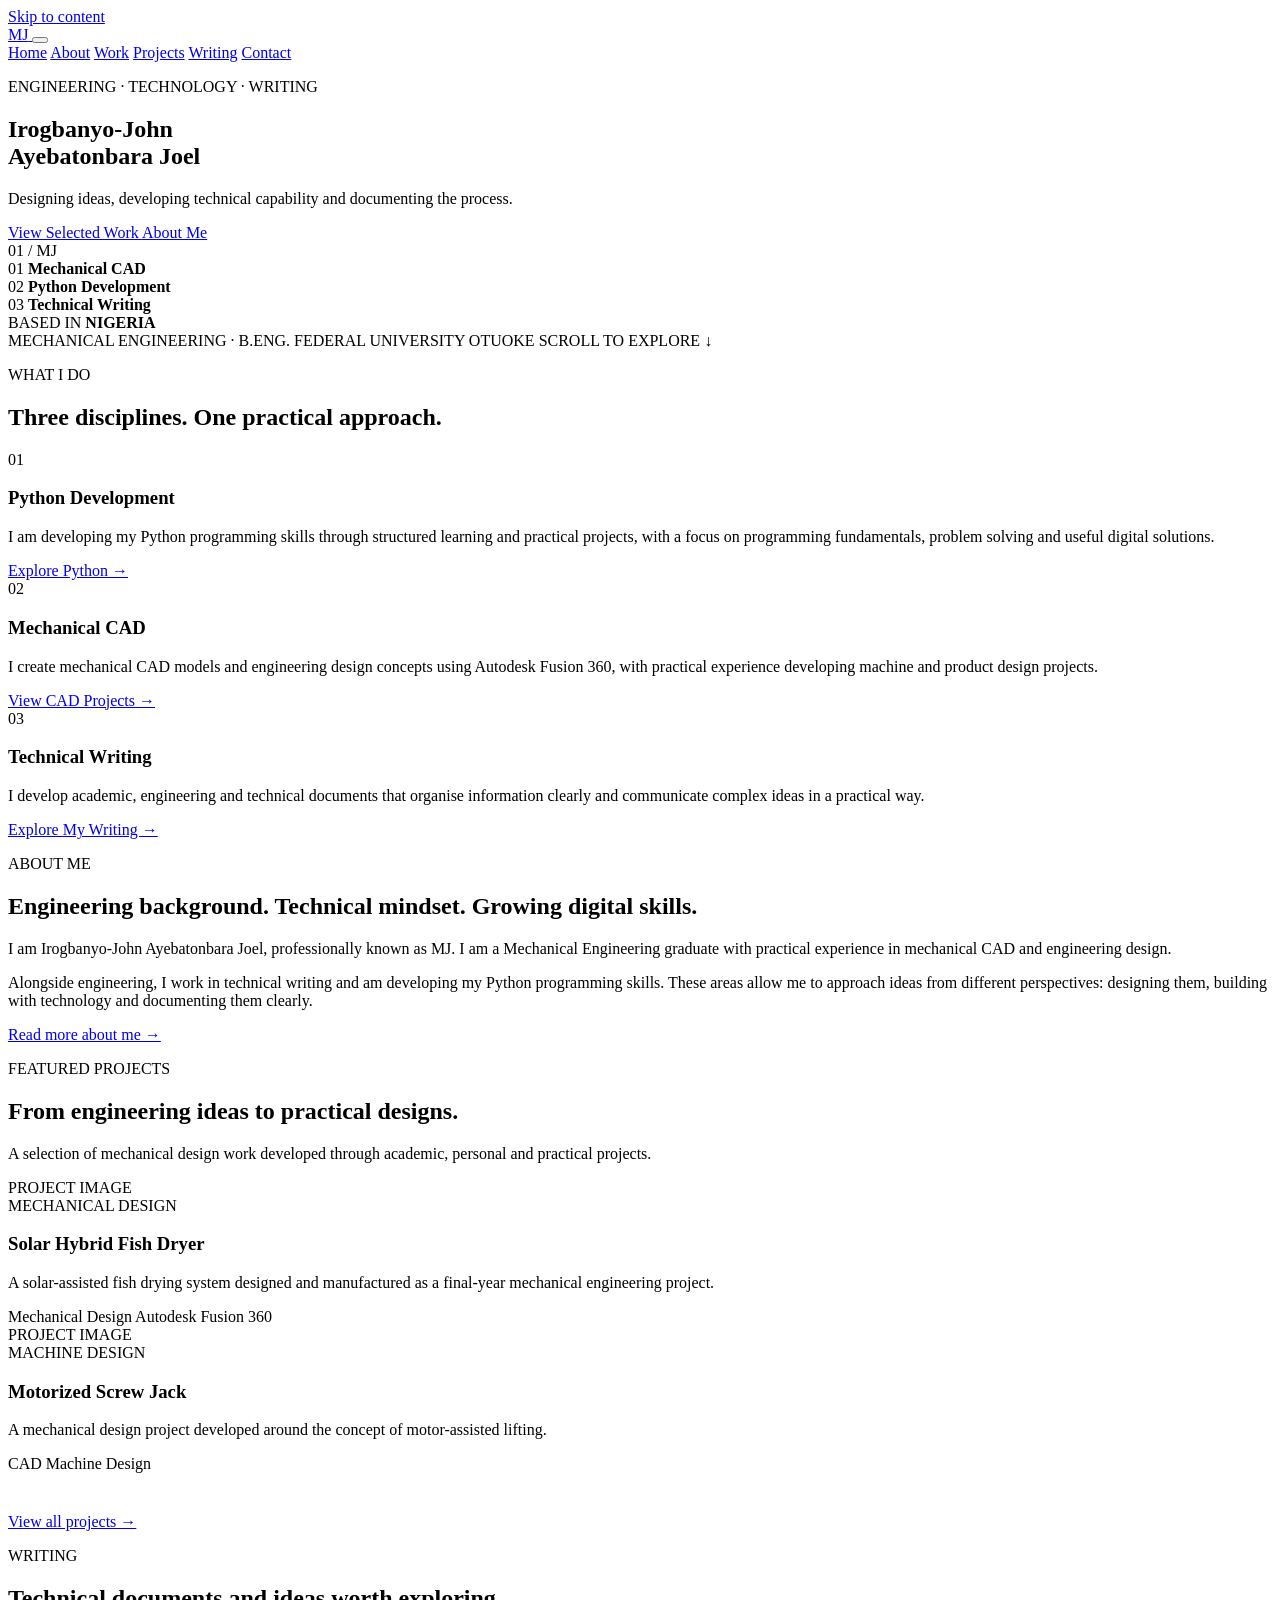
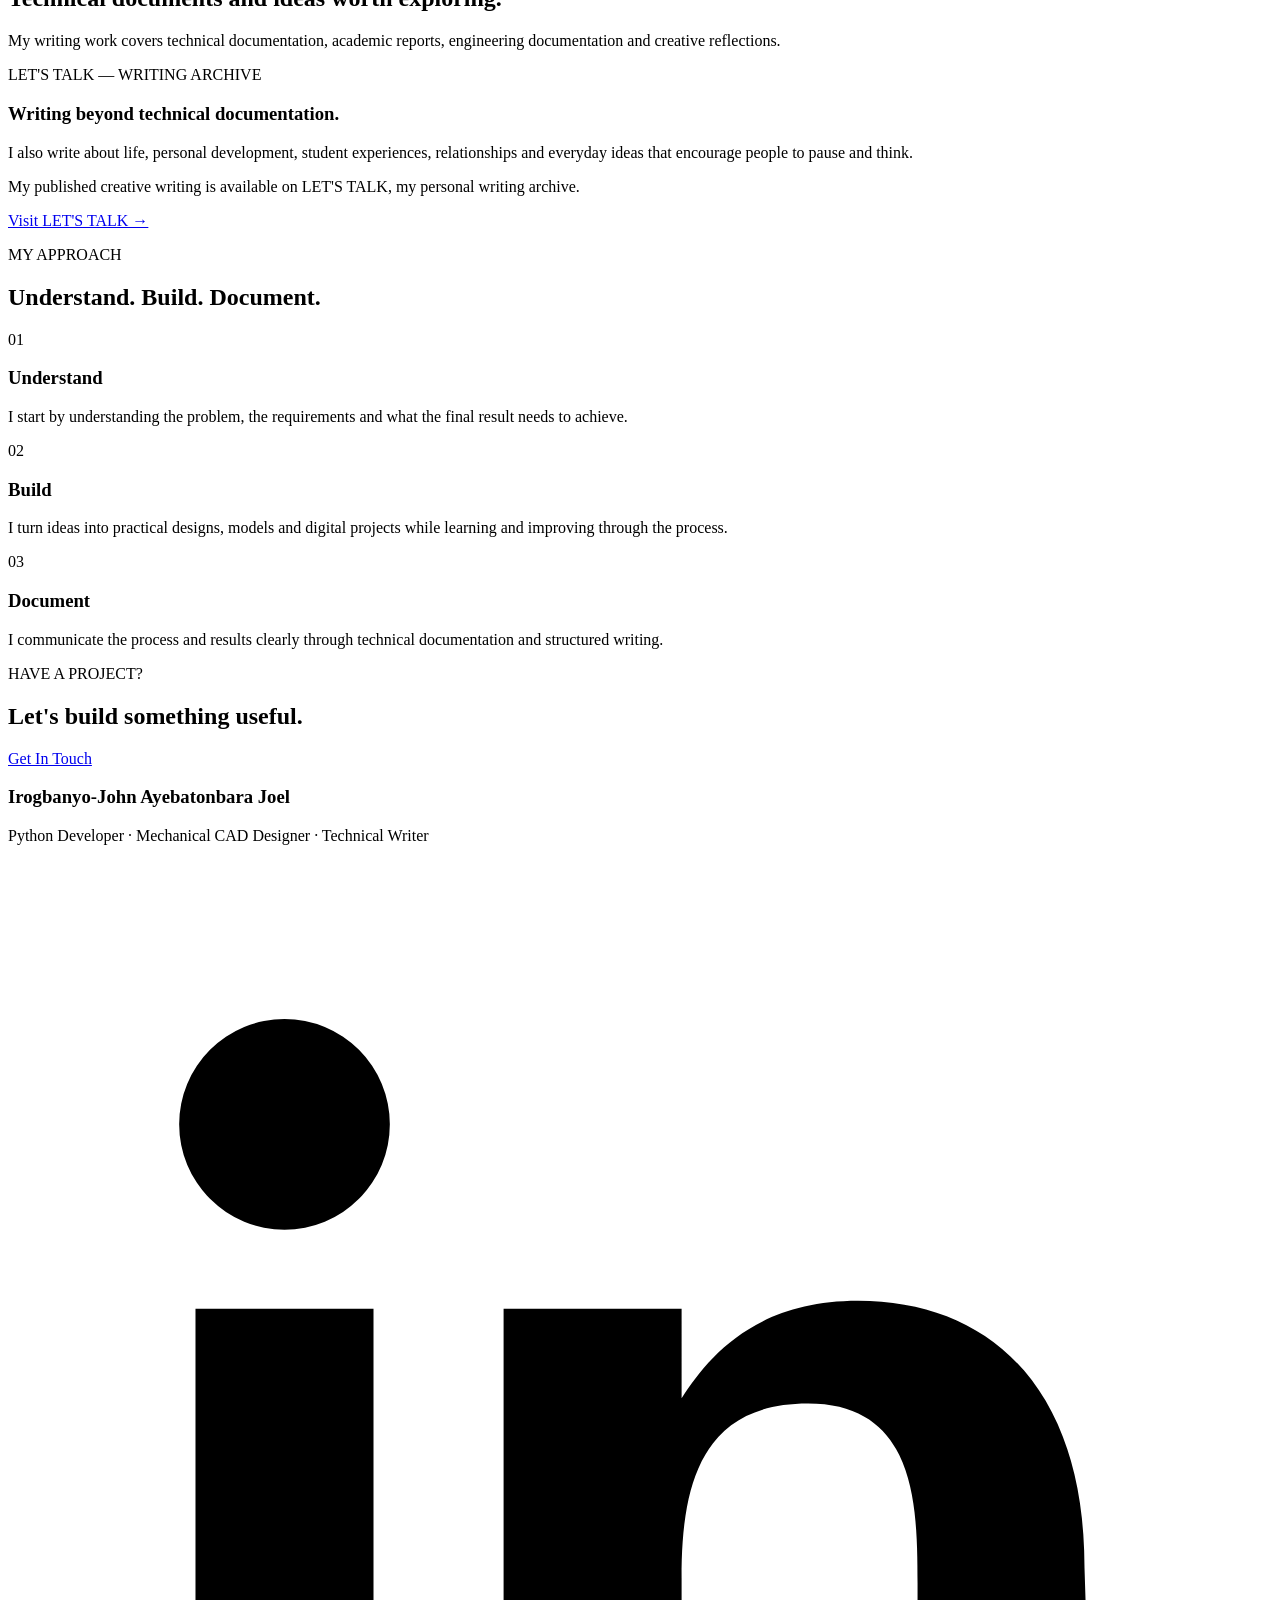
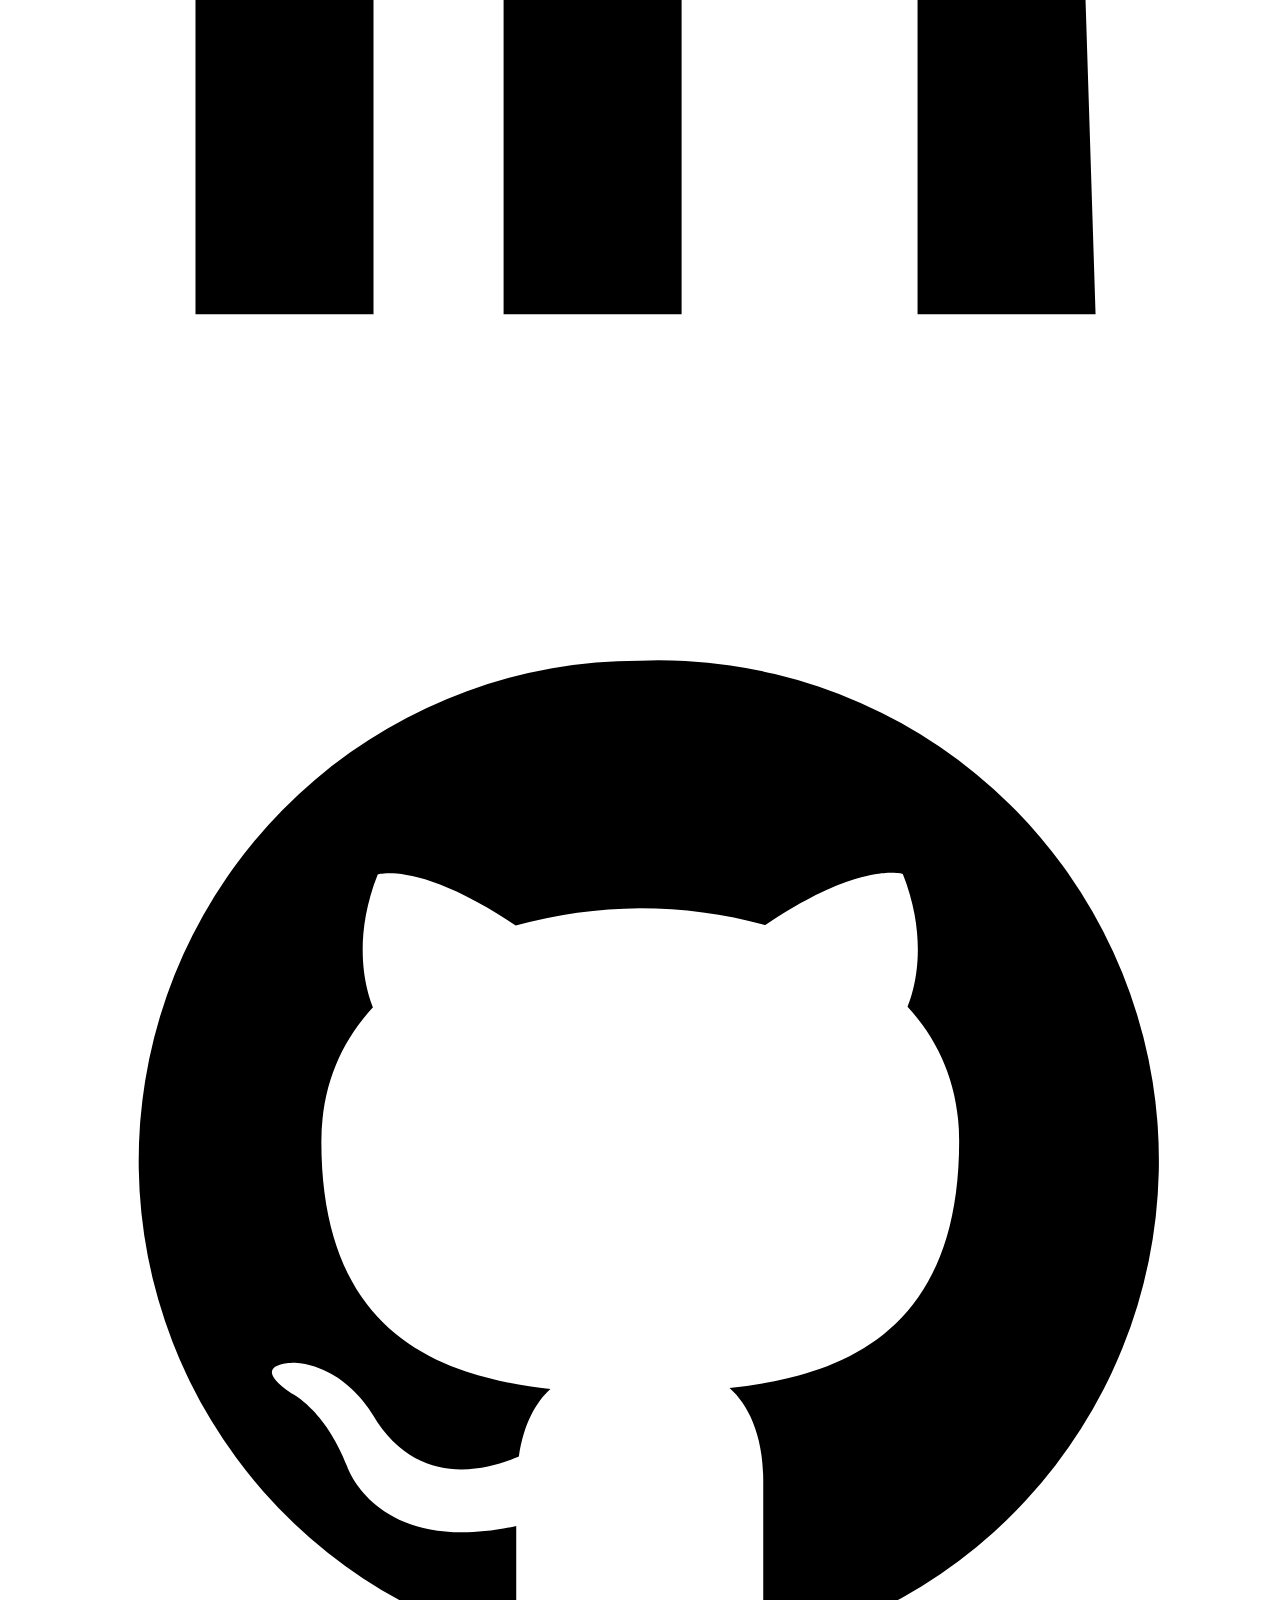
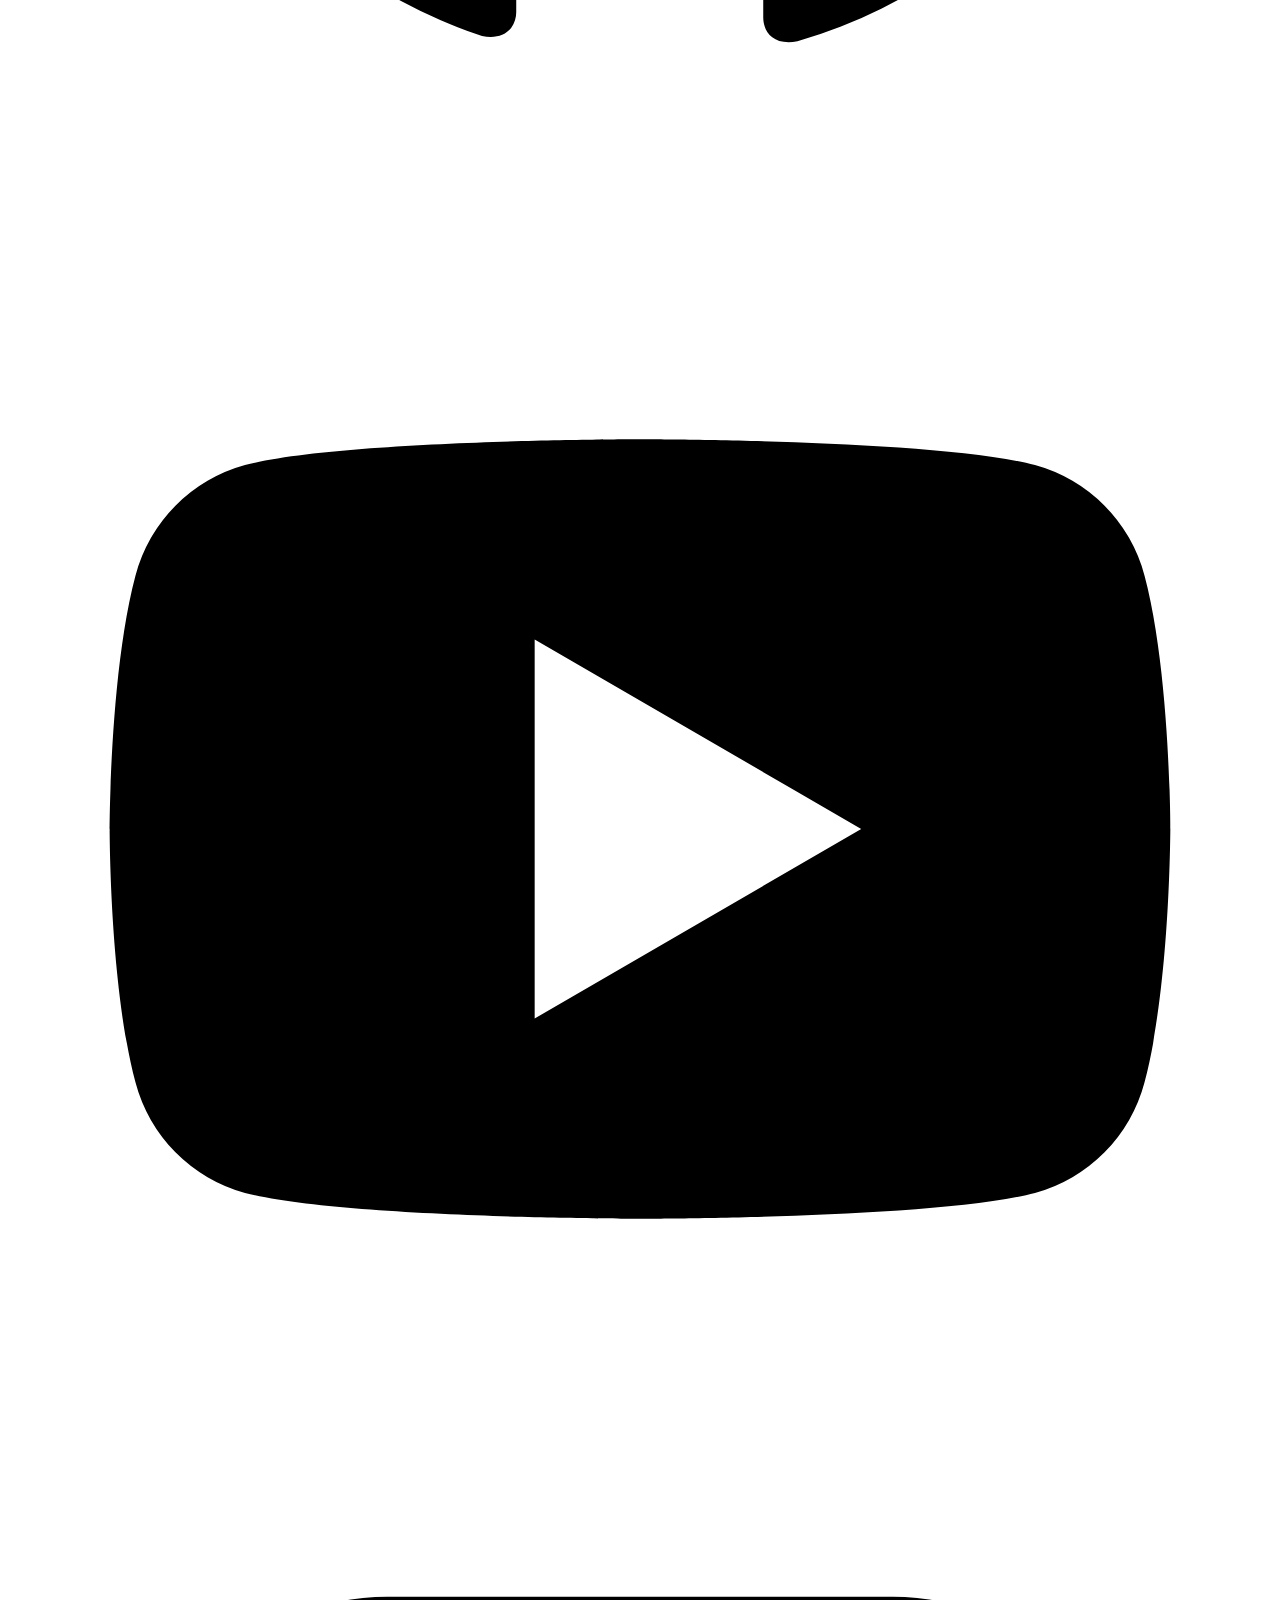
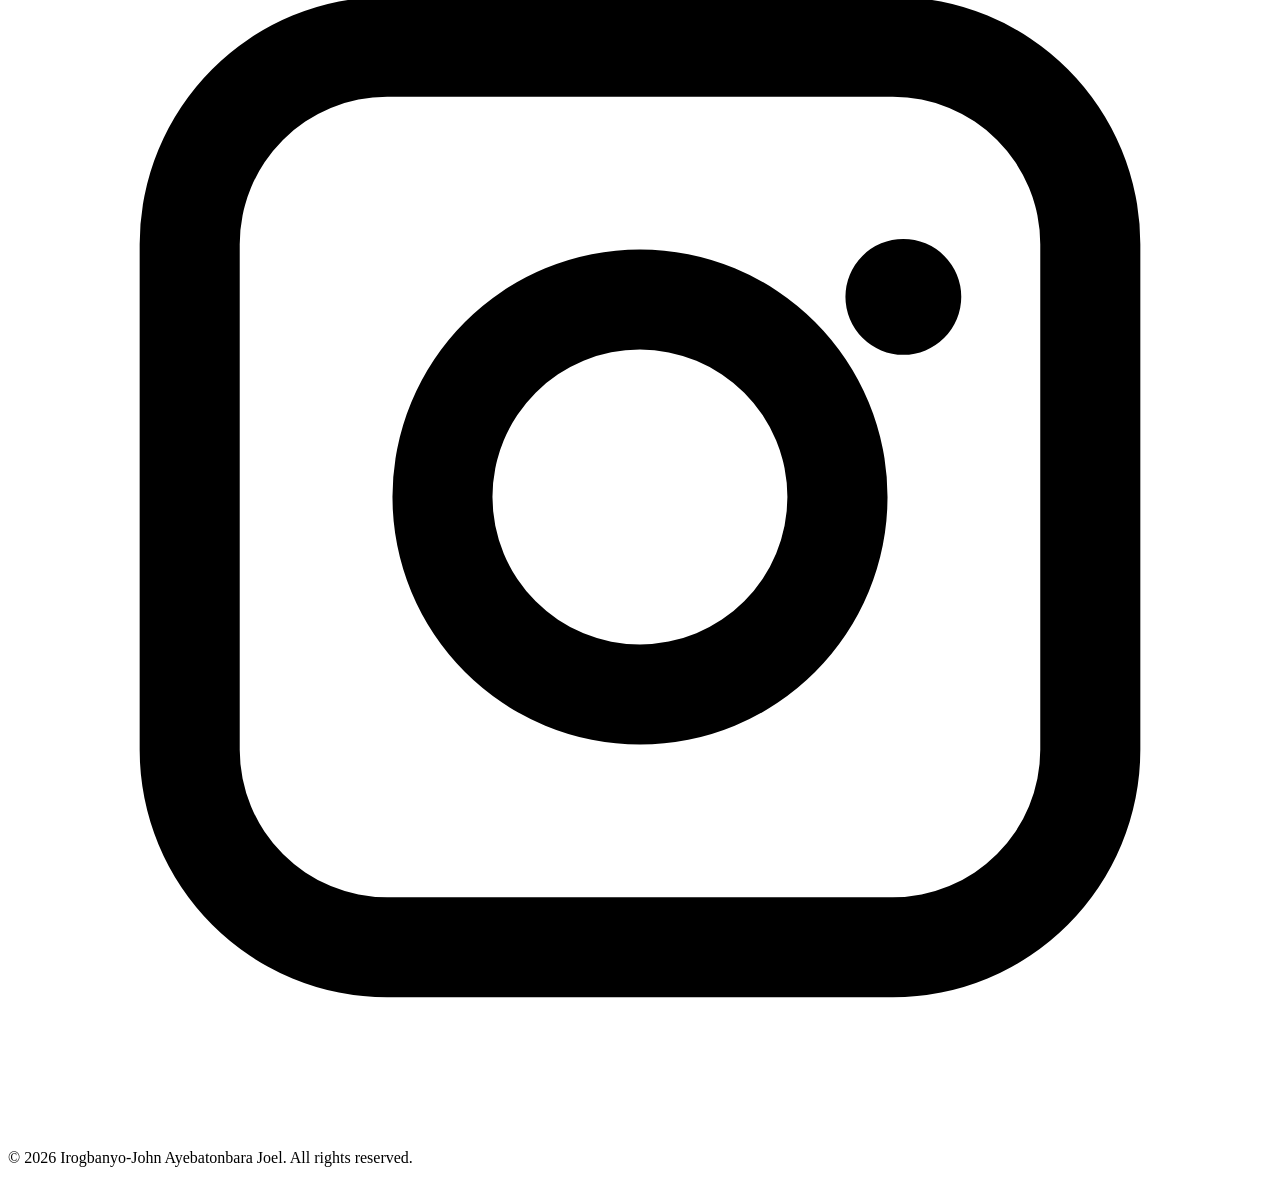
==== index.html @ d4844c09 "Add files via upload Add portfolio website" ====
<!DOCTYPE html>
<html lang="en">

<head>

    <meta charset="UTF-8">

    <meta
        name="viewport"
        content="width=device-width, initial-scale=1.0"
    >

    <title>Irogbanyo-John Ayebatonbara Joel | Mechanical CAD, Python & Technical Writing</title>

    <meta
        name="description"
        content="Portfolio of Irogbanyo-John Ayebatonbara Joel, a Mechanical Engineering graduate working across mechanical CAD design, Python development and technical writing."
    >

    <link rel="stylesheet" href="css/style.css">


    <link rel="icon" href="favicon.svg" type="image/svg+xml">
    <meta name="theme-color" content="#1769aa">
    <meta name="author" content="Irogbanyo-John Ayebatonbara Joel">
    <meta name="robots" content="index, follow, max-image-preview:large">

    <!-- Open Graph / social sharing -->
    <meta property="og:site_name" content="Irogbanyo-John Ayebatonbara Joel">
    <meta property="og:type" content="website">
    <meta property="og:title" content="Irogbanyo-John Ayebatonbara Joel | Mechanical CAD, Python &amp; Technical Writing">
    <meta property="og:description" content="Portfolio of Irogbanyo-John Ayebatonbara Joel, a Mechanical Engineering graduate working across mechanical CAD design, Python development and technical writing.">
    <meta property="og:locale" content="en_NG">
    <meta name="twitter:card" content="summary">
    <meta name="twitter:title" content="Irogbanyo-John Ayebatonbara Joel | Mechanical CAD, Python &amp; Technical Writing">
    <meta name="twitter:description" content="Portfolio of Irogbanyo-John Ayebatonbara Joel, a Mechanical Engineering graduate working across mechanical CAD design, Python development and technical writing.">

    <!-- Add absolute og:url, canonical and og:image once the public domain is finalized. -->

    <script type="application/ld+json">
{
  "@context": "https://schema.org",
  "@graph": [
    {
      "@type": "WebSite",
      "name": "Irogbanyo-John Ayebatonbara Joel",
      "description": "Portfolio of Irogbanyo-John Ayebatonbara Joel, a Mechanical Engineering graduate working across mechanical CAD design, Python development and technical writing."
    },
    {
      "@type": "Person",
      "@id": "#main-person",
      "name": "Irogbanyo-John Ayebatonbara Joel",
      "alternateName": "MJ",
      "jobTitle": "Mechanical Engineering Graduate, Mechanical CAD Designer, Technical Writer, Developing Python Programmer",
      "sameAs": [
        "https://www.linkedin.com/in/irogbanyo-john-ayebatonbara-joel",
        "https://github.com/irojoel04-pixel",
        "https://youtube.com/@irojoel04",
        "https://instagram.com/irojoel04"
      ],
      "alumniOf": {
        "@type": "CollegeOrUniversity",
        "name": "Federal University Otuoke"
      }
    }
  ]
}
</script>

</head>


<body>

    <a class="skip-link" href="#main-content">Skip to content</a>

    <!-- =========================
         NAVIGATION
    ========================== -->

    <header class="site-header">
        <div class="nav-container">

            <a href="index.html" class="site-logo" aria-label="Home">
                <span>MJ</span>
            </a>

            <button
                class="menu-toggle"
                aria-label="Open navigation menu"
                aria-expanded="false"
                type="button"
            >
                <span></span>
                <span></span>
                <span></span>
            </button>

            <nav class="nav-links" aria-label="Main navigation">
                <a href="index.html" class="active" aria-current="page" aria-current="page">Home</a>
                <a href="about.html">About</a>
                <a href="work.html">Work</a>
                <a href="projects.html">Projects</a>
                <a href="writing.html">Writing</a>
                <a href="contact.html">Contact</a>
            </nav>

        </div>
    </header>



    <main id="main-content">

        <!-- =========================
             HERO
        ========================== -->

        <section class="hero hero-new">

    <div class="hero-line"></div>

    <div class="hero-main">

        <div class="hero-intro">

            <p class="eyebrow">
                ENGINEERING · TECHNOLOGY · WRITING
            </p>

            <h1>
                Irogbanyo-John
                <br>
                <span>Ayebatonbara Joel</span>
            </h1>

            <p class="hero-statement">
                Designing ideas, developing technical capability
                and documenting the process.
            </p>

            <div class="hero-buttons">

                <a
                    href="projects.html"
                    class="button primary"
                >
                    View Selected Work
                </a>

                <a
                    href="about.html"
                    class="button secondary"
                >
                    About Me
                </a>

            </div>

        </div>


        <div class="hero-side">

            <div class="hero-index">
                <span>01</span>
                <span>/</span>
                <span>MJ</span>
            </div>


            <div class="hero-disciplines">

                <div class="discipline-row">

                    <span>01</span>

                    <strong>
                        Mechanical CAD
                    </strong>

                </div>


                <div class="discipline-row">

                    <span>02</span>

                    <strong>
                        Python Development
                    </strong>

                </div>


                <div class="discipline-row">

                    <span>03</span>

                    <strong>
                        Technical Writing
                    </strong>

                </div>

            </div>


            <div class="hero-location">

                <span>
                    BASED IN
                </span>

                <strong>
                    NIGERIA
                </strong>

            </div>

        </div>

    </div>


    <div class="hero-bottom">

        <span>
            MECHANICAL ENGINEERING · B.ENG.
        </span>

        <span>
            FEDERAL UNIVERSITY OTUOKE
        </span>

        <span>
            SCROLL TO EXPLORE ↓
        </span>

    </div>

</section>



        <!-- =========================
             WHAT I DO
        ========================== -->

        <section class="services">

            <div class="section-heading">

                <p class="eyebrow">
                    WHAT I DO
                </p>


                <h2>
                    Three disciplines.
                    One practical approach.
                </h2>

            </div>


            <div class="service-grid">


                <article class="service-card">

                    <span class="service-number">
                        01
                    </span>


                    <h3>
                        Python Development
                    </h3>


                    <p>
                        I am developing my Python programming skills
                        through structured learning and practical
                        projects, with a focus on programming
                        fundamentals, problem solving and useful
                        digital solutions.
                    </p>


                    <a href="work.html">
                        Explore Python →
                    </a>

                </article>



                <article class="service-card">

                    <span class="service-number">
                        02
                    </span>


                    <h3>
                        Mechanical CAD
                    </h3>


                    <p>
                        I create mechanical CAD models and engineering
                        design concepts using Autodesk Fusion 360,
                        with practical experience developing machine
                        and product design projects.
                    </p>


                    <a href="projects.html">
                        View CAD Projects →
                    </a>

                </article>



                <article class="service-card">

                    <span class="service-number">
                        03
                    </span>


                    <h3>
                        Technical Writing
                    </h3>


                    <p>
                        I develop academic, engineering and technical
                        documents that organise information clearly
                        and communicate complex ideas in a practical
                        way.
                    </p>


                    <a href="writing.html">
                        Explore My Writing →
                    </a>

                </article>


            </div>

        </section>



        <!-- =========================
             INTRODUCTION
        ========================== -->

        <section class="about-preview">

            <div>

                <p class="eyebrow">
                    ABOUT ME
                </p>


                <h2>
                    Engineering background.
                    Technical mindset.
                    Growing digital skills.
                </h2>

            </div>


            <div>

                <p>
                    I am Irogbanyo-John Ayebatonbara Joel,
                    professionally known as MJ. I am a Mechanical
                    Engineering graduate with practical experience in
                    mechanical CAD and engineering design.
                </p>


                <p>
                    Alongside engineering, I work in technical writing
                    and am developing my Python programming skills.
                    These areas allow me to approach ideas from
                    different perspectives: designing them, building
                    with technology and documenting them clearly.
                </p>


                <a
                    href="about.html"
                    class="text-link"
                >
                    Read more about me →
                </a>

            </div>

        </section>



        <!-- =========================
             FEATURED PROJECTS
        ========================== -->

        <section class="project-section">

            <div class="section-heading">

                <p class="eyebrow">
                    FEATURED PROJECTS
                </p>


                <h2>
                    From engineering ideas
                    to practical designs.
                </h2>


                <p>
                    A selection of mechanical design work developed
                    through academic, personal and practical projects.
                </p>

            </div>


            <div class="project-grid">


                <article class="project-card">

                    <div class="project-image placeholder-image">
                        PROJECT IMAGE
                    </div>


                    <div class="project-content">

                        <span class="project-type">
                            MECHANICAL DESIGN
                        </span>


                        <h3>
                            Solar Hybrid Fish Dryer
                        </h3>


                        <p>
                            A solar-assisted fish drying system
                            designed and manufactured as a final-year
                            mechanical engineering project.
                        </p>


                        <div class="project-meta">

                            <span>
                                Mechanical Design
                            </span>

                            <span>
                                Autodesk Fusion 360
                            </span>

                        </div>

                    </div>

                </article>



                <article class="project-card">

                    <div class="project-image placeholder-image">
                        PROJECT IMAGE
                    </div>


                    <div class="project-content">

                        <span class="project-type">
                            MACHINE DESIGN
                        </span>


                        <h3>
                            Motorized Screw Jack
                        </h3>


                        <p>
                            A mechanical design project developed
                            around the concept of motor-assisted
                            lifting.
                        </p>


                        <div class="project-meta">

                            <span>
                                CAD
                            </span>

                            <span>
                                Machine Design
                            </span>

                        </div>

                    </div>

                </article>



            </div>


            <div style="margin-top: 40px;">

                <a
                    href="projects.html"
                    class="text-link"
                >
                    View all projects →
                </a>

            </div>

        </section>



        <!-- =========================
             WRITING
        ========================== -->

        <section class="writing-section home-writing-section">

            <div class="writing-section-grid">

            <div class="section-heading">

                <p class="eyebrow">
                    WRITING
                </p>


                <h2>
                    Technical documents
                    and ideas worth exploring.
                </h2>


                <p>
                    My writing work covers technical documentation,
                    academic reports, engineering documentation and
                    creative reflections.
                </p>

            </div>


            <div class="writing-card">

                <span class="document-label">
                    LET'S TALK — WRITING ARCHIVE
                </span>


                <h3>
                    Writing beyond technical documentation.
                </h3>


                <p>
                    I also write about life, personal development,
                    student experiences, relationships and everyday
                    ideas that encourage people to pause and think.
                </p>


                <p>
                    My published creative writing is available on
                    LET'S TALK, my personal writing archive.
                </p>


                <a
                    href="https://mjsthought04.blogspot.com/"
                    target="_blank"
                    rel="noopener noreferrer"
                    class="button secondary"
                >
                    Visit LET'S TALK →
                </a>

            </div>

            </div>

        </section>



        <!-- =========================
             HOW I WORK
        ========================== -->

        <section class="services">

            <div class="section-heading">

                <p class="eyebrow">
                    MY APPROACH
                </p>


                <h2>
                    Understand. Build. Document.
                </h2>

            </div>


            <div class="service-grid">


                <article class="service-card">

                    <span class="service-number">
                        01
                    </span>


                    <h3>
                        Understand
                    </h3>


                    <p>
                        I start by understanding the problem, the
                        requirements and what the final result needs
                        to achieve.
                    </p>

                </article>



                <article class="service-card">

                    <span class="service-number">
                        02
                    </span>


                    <h3>
                        Build
                    </h3>


                    <p>
                        I turn ideas into practical designs, models
                        and digital projects while learning and
                        improving through the process.
                    </p>

                </article>



                <article class="service-card">

                    <span class="service-number">
                        03
                    </span>


                    <h3>
                        Document
                    </h3>


                    <p>
                        I communicate the process and results clearly
                        through technical documentation and structured
                        writing.
                    </p>

                </article>


            </div>

        </section>



        <!-- =========================
             FINAL CTA
        ========================== -->

        <section class="cta">

            <p class="eyebrow">
                HAVE A PROJECT?
            </p>


            <h2>
                Let's build something useful.
            </h2>


            <a
                href="contact.html"
                class="button primary"
            >
                Get In Touch
            </a>

        </section>

    </main>



    <!-- =========================
         FOOTER
    ========================== -->

    <footer>

        <div class="footer-content">


            <div>

                <h3>
                    Irogbanyo-John Ayebatonbara Joel
                </h3>


                <p>
                    Python Developer · Mechanical CAD Designer ·
                    Technical Writer
                </p>

            </div>



            <div class="social-links" aria-label="Social media links">

                <a href="https://www.linkedin.com/in/irogbanyo-john-ayebatonbara-joel" target="_blank" rel="noopener noreferrer" aria-label="LinkedIn" title="LinkedIn">
                    <svg viewBox="0 0 24 24" aria-hidden="true"><path d="M6.94 8.5H3.56V20h3.38V8.5ZM5.25 3A2 2 0 1 0 5.25 7 2 2 0 0 0 5.25 3ZM20.44 13.42c0-3.46-1.84-5.07-4.3-5.07-1.98 0-2.86 1.09-3.35 1.85V8.5H9.41V20h3.38v-6.39c0-1.68.32-3.31 2.4-3.31 2.05 0 2.08 1.93 2.08 3.42V20h3.38l-.21-6.58Z"/></svg>
                </a>

                <a href="https://github.com/irojoel04-pixel" target="_blank" rel="noopener noreferrer" aria-label="GitHub" title="GitHub">
                    <svg viewBox="0 0 24 24" aria-hidden="true"><path d="M12 2.5a9.5 9.5 0 0 0-3 18.52c.47.09.65-.2.65-.45v-1.64c-2.65.58-3.21-1.13-3.21-1.13-.43-1.1-1.06-1.39-1.06-1.39-.87-.59.07-.58.07-.58.96.07 1.47.98 1.47.98.85 1.46 2.23 1.04 2.78.8.09-.62.33-1.04.6-1.28-2.12-.24-4.35-1.06-4.35-4.7 0-1.04.37-1.89.98-2.55-.1-.24-.43-1.21.09-2.52 0 0 .8-.26 2.62.97A9.1 9.1 0 0 1 12 7.2c.81 0 1.62.11 2.38.32 1.82-1.23 2.61-.97 2.61-.97.52 1.31.19 2.28.09 2.52.61.66.98 1.51.98 2.55 0 3.65-2.23 4.46-4.36 4.69.34.3.64.87.64 1.76v2.6c0 .25.17.54.65.45A9.5 9.5 0 0 0 12 2.5Z"/></svg>
                </a>

                <a href="https://youtube.com/@irojoel04" target="_blank" rel="noopener noreferrer" aria-label="YouTube" title="YouTube">
                    <svg viewBox="0 0 24 24" aria-hidden="true"><path d="M21.58 7.19a2.96 2.96 0 0 0-2.08-2.1C17.66 4.6 12 4.6 12 4.6s-5.66 0-7.5.49a2.96 2.96 0 0 0-2.08 2.1C1.93 9.03 1.93 12 1.93 12s0 2.97.49 4.81a2.96 2.96 0 0 0 2.08 2.1c1.84.49 7.5.49 7.5.49s5.66 0 7.5-.49a2.96 2.96 0 0 0 2.08-2.1c.49-1.84.49-4.81.49-4.81s0-2.97-.49-4.81ZM10 15.6V8.4l6.2 3.6-6.2 3.6Z"/></svg>
                </a>

                <a href="https://instagram.com/irojoel04" target="_blank" rel="noopener noreferrer" aria-label="Instagram" title="Instagram">
                    <svg viewBox="0 0 24 24" aria-hidden="true"><path d="M7.2 2.5h9.6A4.7 4.7 0 0 1 21.5 7.2v9.6a4.7 4.7 0 0 1-4.7 4.7H7.2a4.7 4.7 0 0 1-4.7-4.7V7.2a4.7 4.7 0 0 1 4.7-4.7Zm0 1.9a2.8 2.8 0 0 0-2.8 2.8v9.6a2.8 2.8 0 0 0 2.8 2.8h9.6a2.8 2.8 0 0 0 2.8-2.8V7.2a2.8 2.8 0 0 0-2.8-2.8H7.2Zm4.8 2.9A4.7 4.7 0 1 1 7.3 12a4.7 4.7 0 0 1 4.7-4.7Zm0 1.9a2.8 2.8 0 1 0 0 5.6 2.8 2.8 0 0 0 0-5.6Zm5-2.1a1.1 1.1 0 1 1 0 2.2 1.1 1.1 0 0 1 0-2.2Z"/></svg>
                </a>

            </div>


        </div>


        <div class="copyright">

            <p>
                © 2026 Irogbanyo-John Ayebatonbara Joel.
                All rights reserved.
            </p>

        </div>

    </footer>



    <script src="js/script.js"></script>

</body>

</html>
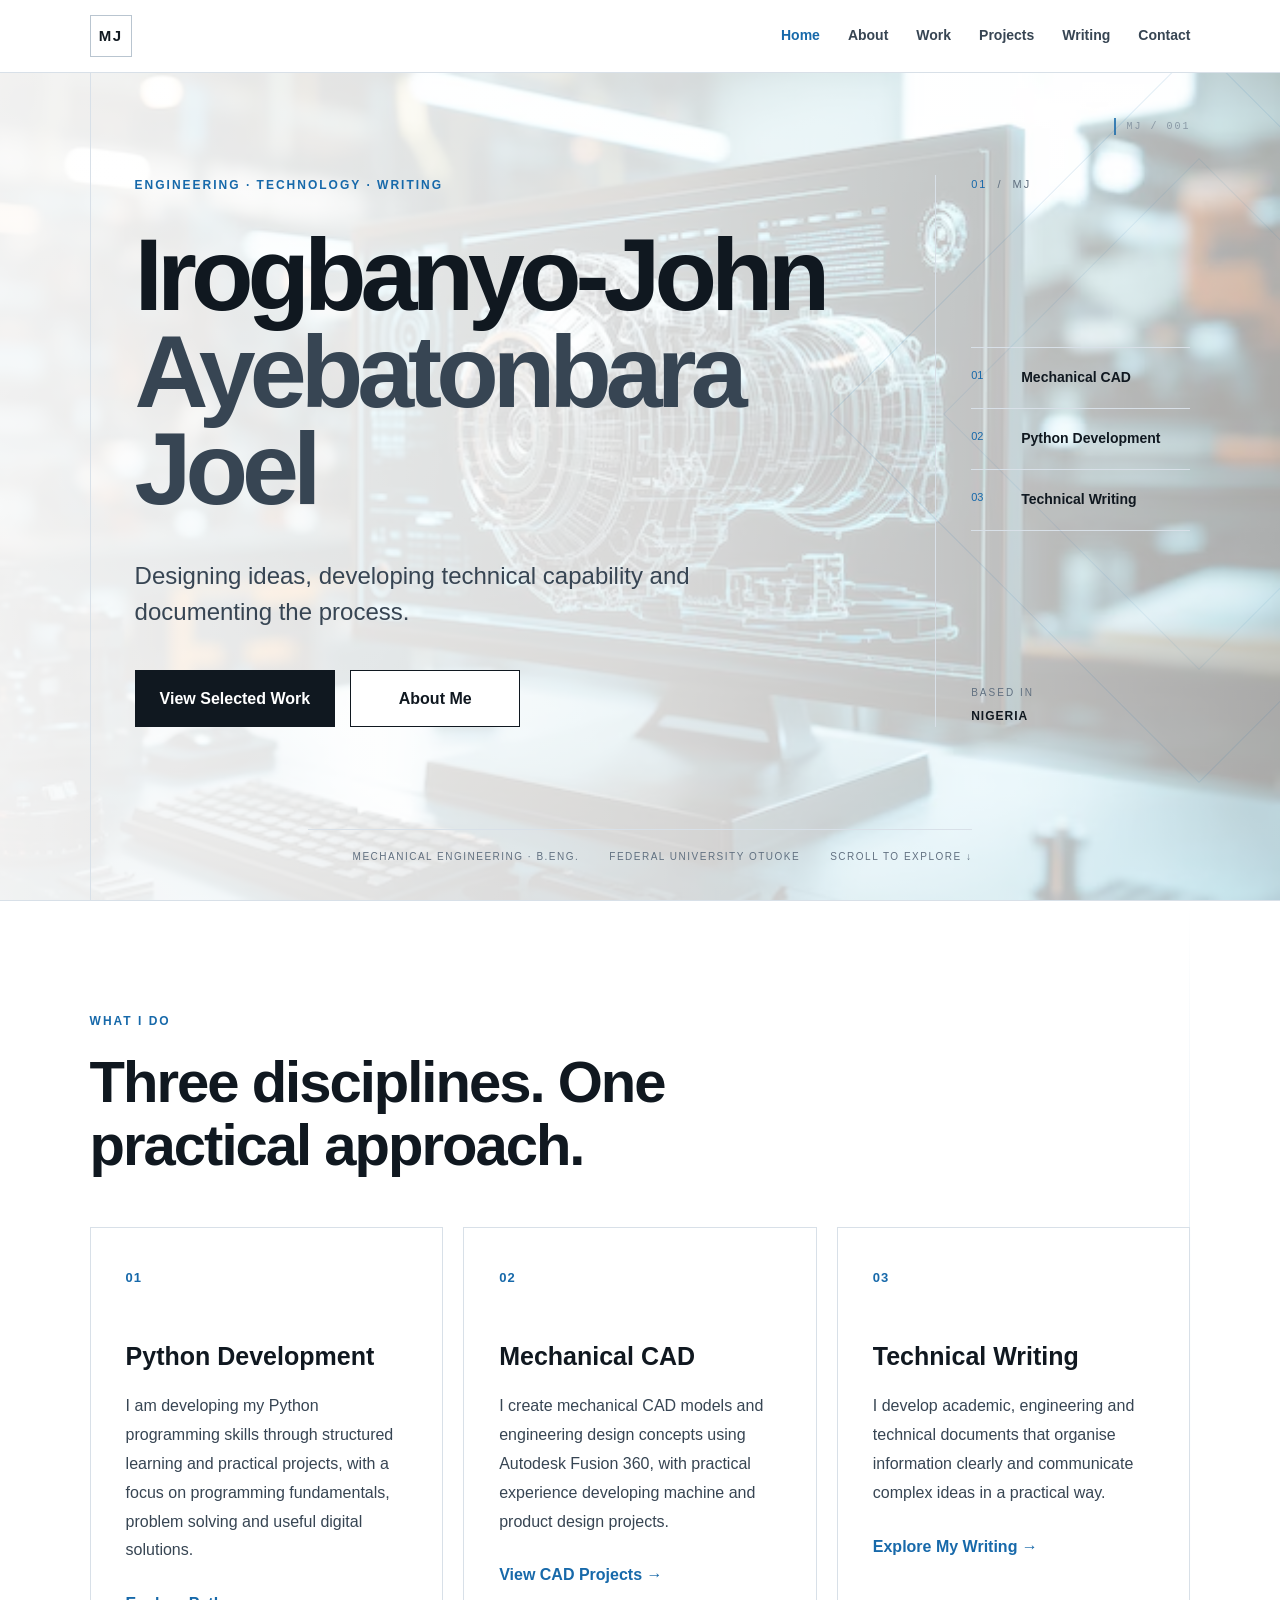
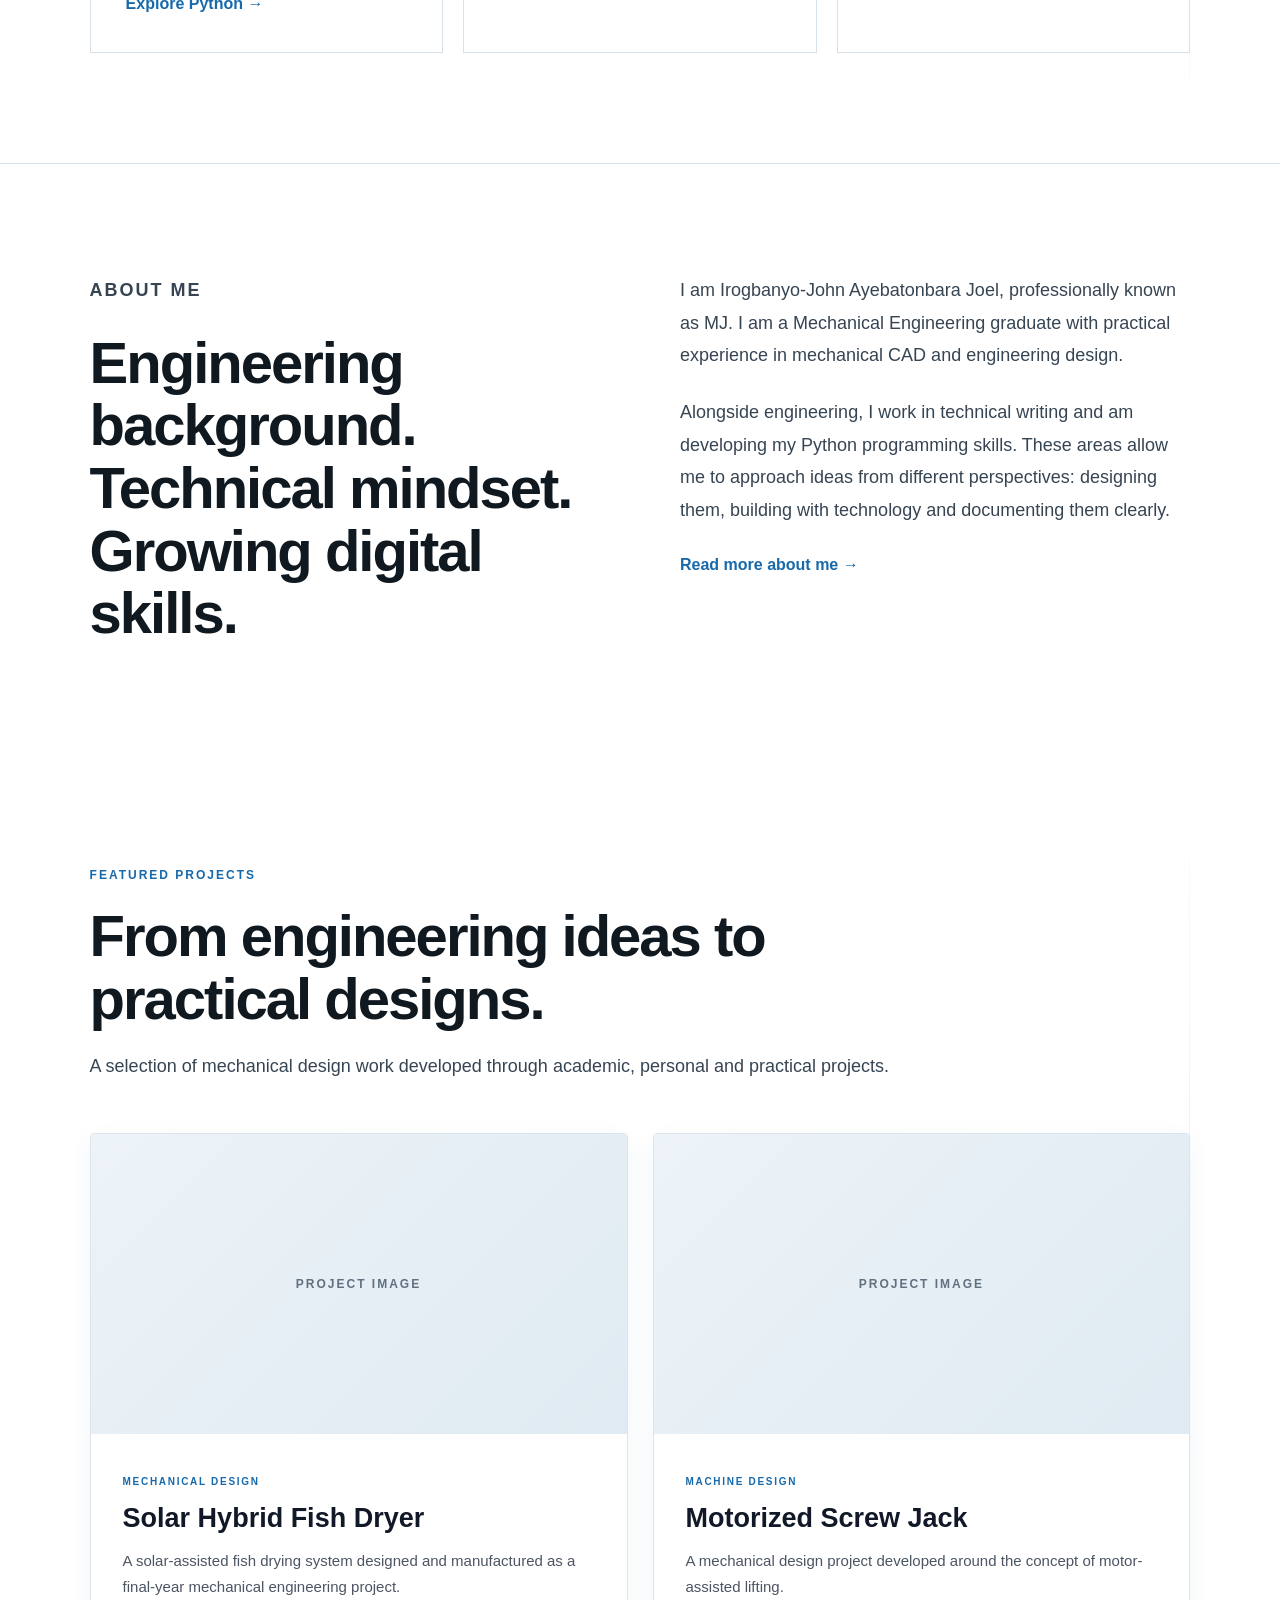
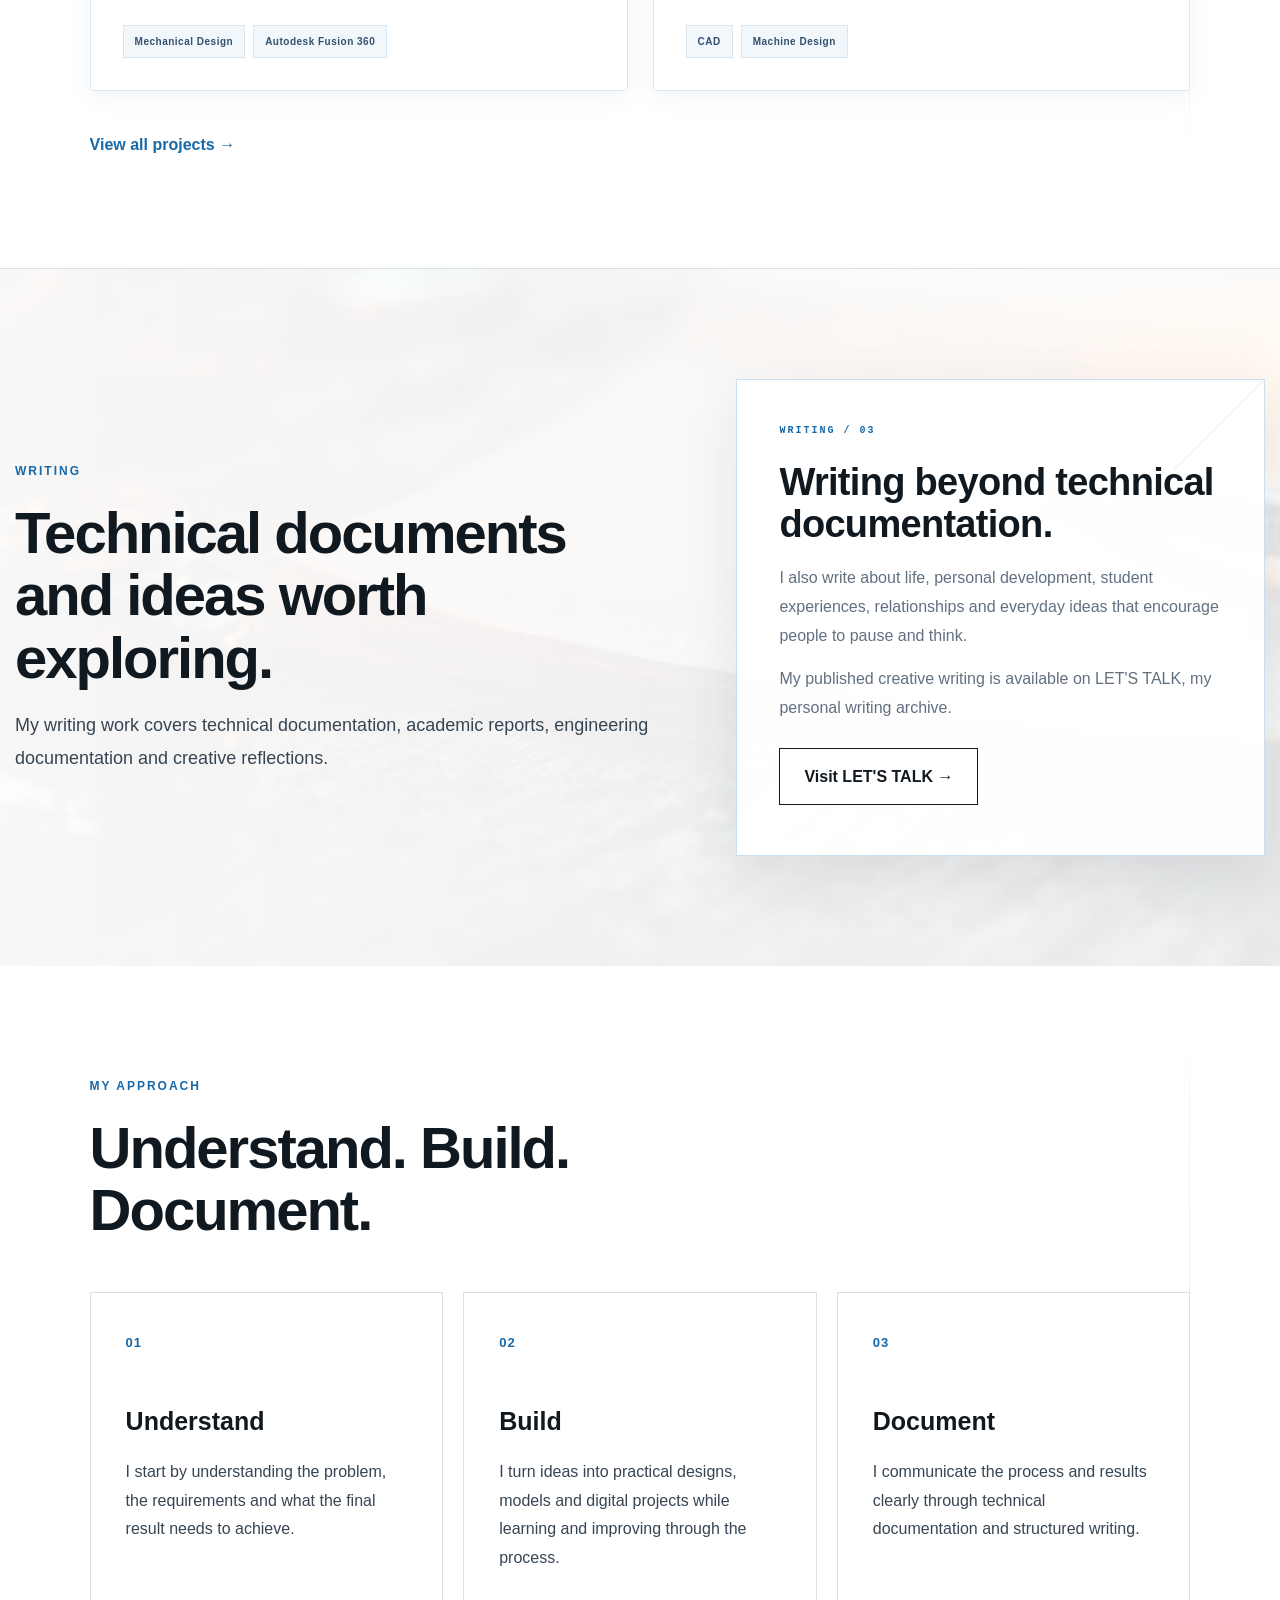
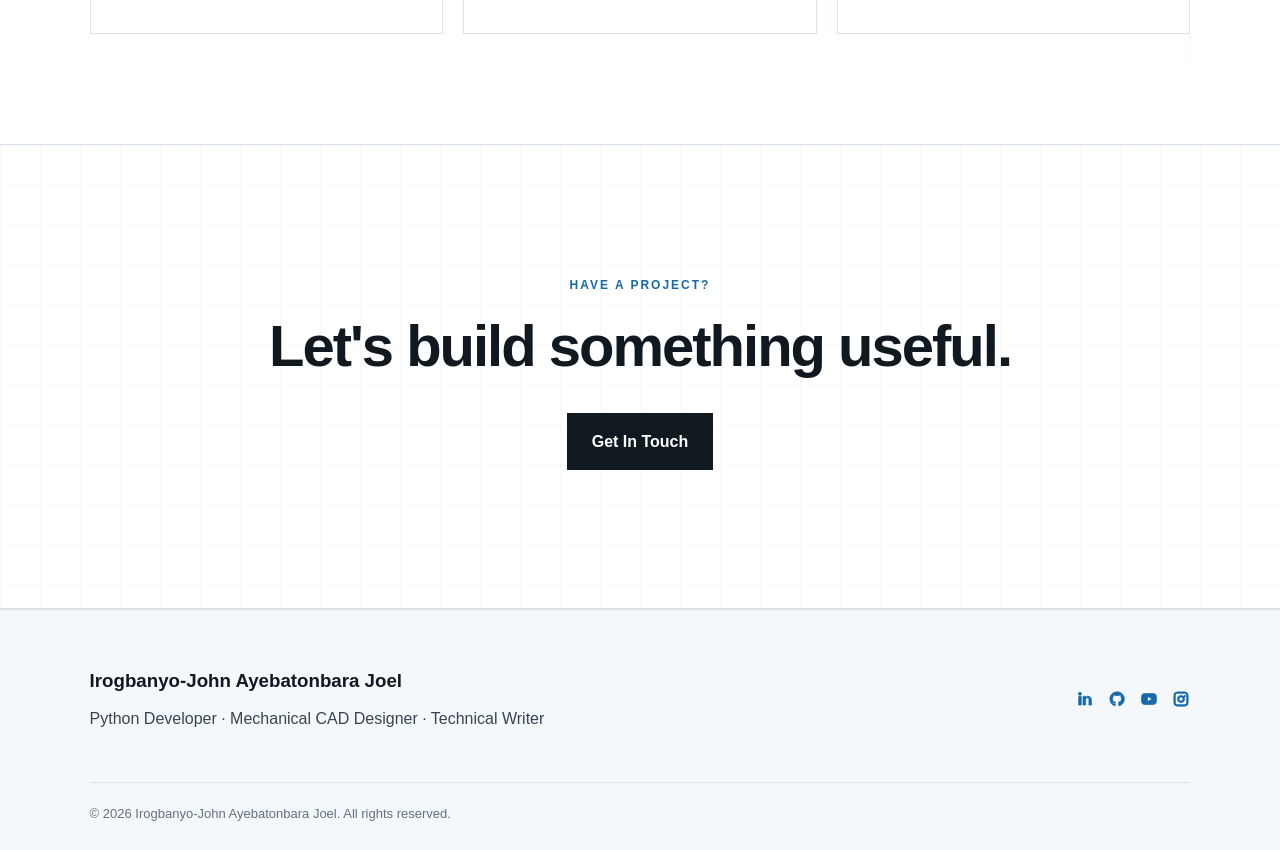
==== commit 9a57874f: "Add files via upload" ====
--- a/index.html
+++ b/index.html
@@ -1,50 +1,35 @@
 <!DOCTYPE html>
+
 <html lang="en">
-
 <head>
-
-    <meta charset="UTF-8">
-
-    <meta
-        name="viewport"
-        content="width=device-width, initial-scale=1.0"
-    >
-
-    <title>Irogbanyo-John Ayebatonbara Joel | Mechanical CAD, Python & Technical Writing</title>
-
-    <meta
-        name="description"
-        content="Portfolio of Irogbanyo-John Ayebatonbara Joel, a Mechanical Engineering graduate working across mechanical CAD design, Python development and technical writing."
-    >
-
-    <link rel="stylesheet" href="css/style.css">
-
-
-    <link rel="icon" href="favicon.svg" type="image/svg+xml">
-    <meta name="theme-color" content="#1769aa">
-    <meta name="author" content="Irogbanyo-John Ayebatonbara Joel">
-    <meta name="robots" content="index, follow, max-image-preview:large">
-
-    <!-- Open Graph / social sharing -->
-    <meta property="og:site_name" content="Irogbanyo-John Ayebatonbara Joel">
-    <meta property="og:type" content="website">
-    <meta property="og:title" content="Irogbanyo-John Ayebatonbara Joel | Mechanical CAD, Python &amp; Technical Writing">
-    <meta property="og:description" content="Portfolio of Irogbanyo-John Ayebatonbara Joel, a Mechanical Engineering graduate working across mechanical CAD design, Python development and technical writing.">
-    <meta property="og:locale" content="en_NG">
-    <meta name="twitter:card" content="summary">
-    <meta name="twitter:title" content="Irogbanyo-John Ayebatonbara Joel | Mechanical CAD, Python &amp; Technical Writing">
-    <meta name="twitter:description" content="Portfolio of Irogbanyo-John Ayebatonbara Joel, a Mechanical Engineering graduate working across mechanical CAD design, Python development and technical writing.">
-
-    <!-- Add absolute og:url, canonical and og:image once the public domain is finalized. -->
-
-    <script type="application/ld+json">
+<meta charset="utf-8"/>
+<meta content="width=device-width, initial-scale=1.0" name="viewport"/>
+<title>Irogbanyo-John Ayebatonbara Joel | Mechanical CAD, Python &amp; Technical Writing</title>
+<meta content="Portfolio of Irogbanyo-John Ayebatonbara Joel, a Mechanical Engineering graduate working across mechanical CAD design, Python development and technical writing." name="description"/>
+<link href="css/style.css" rel="stylesheet"/>
+<link href="favicon.svg" rel="icon" type="image/svg+xml"/>
+<meta content="#1769aa" name="theme-color"/>
+<meta content="Irogbanyo-John Ayebatonbara Joel" name="author"/>
+<meta content="index, follow, max-image-preview:large" name="robots"/>
+<!-- Open Graph / social sharing -->
+<meta content="Irogbanyo-John Ayebatonbara Joel" property="og:site_name"/>
+<meta content="website" property="og:type"/>
+<meta content="Irogbanyo-John Ayebatonbara Joel | Mechanical CAD, Python &amp; Technical Writing" property="og:title"/>
+<meta content="Portfolio of Irogbanyo-John Ayebatonbara Joel, a Mechanical Engineering graduate working across mechanical CAD design, Python development and technical writing." property="og:description"/>
+<meta content="en_NG" property="og:locale"/>
+<meta content="summary_large_image" name="twitter:card"/>
+<meta content="Irogbanyo-John Ayebatonbara Joel | Mechanical CAD, Python &amp; Technical Writing" name="twitter:title"/>
+<meta content="Portfolio of Irogbanyo-John Ayebatonbara Joel, a Mechanical Engineering graduate working across mechanical CAD design, Python development and technical writing." name="twitter:description"/>
+<script type="application/ld+json">
 {
   "@context": "https://schema.org",
   "@graph": [
     {
       "@type": "WebSite",
       "name": "Irogbanyo-John Ayebatonbara Joel",
-      "description": "Portfolio of Irogbanyo-John Ayebatonbara Joel, a Mechanical Engineering graduate working across mechanical CAD design, Python development and technical writing."
+      "description": "Portfolio of Irogbanyo-John Ayebatonbara Joel, a Mechanical Engineering graduate working across mechanical CAD design, Python development and technical writing.",
+      "url": "https://irojoel04-pixel.github.io/mjstechhub/",
+      "@id": "https://irojoel04-pixel.github.io/mjstechhub/#website"
     },
     {
       "@type": "Person",
@@ -61,751 +46,440 @@
       "alumniOf": {
         "@type": "CollegeOrUniversity",
         "name": "Federal University Otuoke"
-      }
+      },
+      "url": "https://irojoel04-pixel.github.io/mjstechhub/",
+      "mainEntityOfPage": "https://irojoel04-pixel.github.io/mjstechhub/"
     }
   ]
 }
 </script>
-
-</head>
-
-
+<link href="https://irojoel04-pixel.github.io/mjstechhub/" rel="canonical"/><meta content="https://irojoel04-pixel.github.io/mjstechhub/" property="og:url"/><meta content="https://irojoel04-pixel.github.io/mjstechhub/images/cad.jpg" property="og:image"/><meta content="Irogbanyo-John Ayebatonbara Joel | Mechanical CAD, Python &amp; Technical Writing" property="og:image:alt"/><meta content="https://irojoel04-pixel.github.io/mjstechhub/images/cad.jpg" name="twitter:image"/></head>
 <body>
-
-    <a class="skip-link" href="#main-content">Skip to content</a>
-
-    <!-- =========================
+<a class="skip-link" href="#main-content">Skip to content</a>
+<!-- =========================
          NAVIGATION
     ========================== -->
-
-    <header class="site-header">
-        <div class="nav-container">
-
-            <a href="index.html" class="site-logo" aria-label="Home">
-                <span>MJ</span>
-            </a>
-
-            <button
-                class="menu-toggle"
-                aria-label="Open navigation menu"
-                aria-expanded="false"
-                type="button"
-            >
-                <span></span>
-                <span></span>
-                <span></span>
-            </button>
-
-            <nav class="nav-links" aria-label="Main navigation">
-                <a href="index.html" class="active" aria-current="page" aria-current="page">Home</a>
-                <a href="about.html">About</a>
-                <a href="work.html">Work</a>
-                <a href="projects.html">Projects</a>
-                <a href="writing.html">Writing</a>
-                <a href="contact.html">Contact</a>
-            </nav>
-
-        </div>
-    </header>
-
-
-
-    <main id="main-content">
-
-        <!-- =========================
+<header class="site-header">
+<div class="nav-container">
+<a aria-label="Home" class="site-logo" href="index.html">
+<span>MJ</span>
+</a>
+<button aria-expanded="false" aria-label="Open navigation menu" class="menu-toggle" type="button">
+<span></span>
+<span></span>
+<span></span>
+</button>
+<nav aria-label="Main navigation" class="nav-links">
+<a aria-current="page" class="active" href="index.html">Home</a>
+<a href="about.html">About</a>
+<a href="work.html">Work</a>
+<a href="projects.html">Projects</a>
+<a href="writing.html">Writing</a>
+<a href="contact.html">Contact</a>
+</nav>
+</div>
+</header>
+<main id="main-content">
+<!-- =========================
              HERO
         ========================== -->
-
-        <section class="hero hero-new">
-
-    <div class="hero-line"></div>
-
-    <div class="hero-main">
-
-        <div class="hero-intro">
-
-            <p class="eyebrow">
+<section class="hero hero-new">
+<div class="hero-line"></div>
+<div class="hero-main">
+<div class="hero-intro">
+<p class="eyebrow">
                 ENGINEERING · TECHNOLOGY · WRITING
             </p>
-
-            <h1>
+<h1>
                 Irogbanyo-John
-                <br>
-                <span>Ayebatonbara Joel</span>
-            </h1>
-
-            <p class="hero-statement">
+                <br/>
+<span>Ayebatonbara Joel</span>
+</h1>
+<p class="hero-statement">
                 Designing ideas, developing technical capability
                 and documenting the process.
             </p>
-
-            <div class="hero-buttons">
-
-                <a
-                    href="projects.html"
-                    class="button primary"
-                >
+<div class="hero-buttons">
+<a class="button primary" href="projects.html">
                     View Selected Work
                 </a>
-
-                <a
-                    href="about.html"
-                    class="button secondary"
-                >
+<a class="button secondary" href="about.html">
                     About Me
                 </a>
-
-            </div>
-
-        </div>
-
-
-        <div class="hero-side">
-
-            <div class="hero-index">
-                <span>01</span>
-                <span>/</span>
-                <span>MJ</span>
-            </div>
-
-
-            <div class="hero-disciplines">
-
-                <div class="discipline-row">
-
-                    <span>01</span>
-
-                    <strong>
+</div>
+</div>
+<div class="hero-side">
+<div class="hero-index">
+<span>01</span>
+<span>/</span>
+<span>MJ</span>
+</div>
+<div class="hero-disciplines">
+<div class="discipline-row">
+<span>01</span>
+<strong>
                         Mechanical CAD
                     </strong>
-
-                </div>
-
-
-                <div class="discipline-row">
-
-                    <span>02</span>
-
-                    <strong>
+</div>
+<div class="discipline-row">
+<span>02</span>
+<strong>
                         Python Development
                     </strong>
-
-                </div>
-
-
-                <div class="discipline-row">
-
-                    <span>03</span>
-
-                    <strong>
+</div>
+<div class="discipline-row">
+<span>03</span>
+<strong>
                         Technical Writing
                     </strong>
-
-                </div>
-
-            </div>
-
-
-            <div class="hero-location">
-
-                <span>
+</div>
+</div>
+<div class="hero-location">
+<span>
                     BASED IN
                 </span>
-
-                <strong>
+<strong>
                     NIGERIA
                 </strong>
-
-            </div>
-
-        </div>
-
-    </div>
-
-
-    <div class="hero-bottom">
-
-        <span>
+</div>
+</div>
+</div>
+<div class="hero-bottom">
+<span>
             MECHANICAL ENGINEERING · B.ENG.
         </span>
-
-        <span>
+<span>
             FEDERAL UNIVERSITY OTUOKE
         </span>
-
-        <span>
+<span>
             SCROLL TO EXPLORE ↓
         </span>
-
-    </div>
-
-</section>
-
-
-
-        <!-- =========================
+</div>
+</section>
+<!-- =========================
              WHAT I DO
         ========================== -->
-
-        <section class="services">
-
-            <div class="section-heading">
-
-                <p class="eyebrow">
+<section class="services">
+<div class="section-heading">
+<p class="eyebrow">
                     WHAT I DO
                 </p>
-
-
-                <h2>
+<h2>
                     Three disciplines.
                     One practical approach.
                 </h2>
-
-            </div>
-
-
-            <div class="service-grid">
-
-
-                <article class="service-card">
-
-                    <span class="service-number">
+</div>
+<div class="service-grid">
+<article class="service-card">
+<span class="service-number">
                         01
                     </span>
-
-
-                    <h3>
+<h3>
                         Python Development
                     </h3>
-
-
-                    <p>
+<p>
                         I am developing my Python programming skills
                         through structured learning and practical
                         projects, with a focus on programming
                         fundamentals, problem solving and useful
                         digital solutions.
                     </p>
-
-
-                    <a href="work.html">
+<a href="work.html">
                         Explore Python →
                     </a>
-
-                </article>
-
-
-
-                <article class="service-card">
-
-                    <span class="service-number">
+</article>
+<article class="service-card">
+<span class="service-number">
                         02
                     </span>
-
-
-                    <h3>
+<h3>
                         Mechanical CAD
                     </h3>
-
-
-                    <p>
+<p>
                         I create mechanical CAD models and engineering
                         design concepts using Autodesk Fusion 360,
                         with practical experience developing machine
                         and product design projects.
                     </p>
-
-
-                    <a href="projects.html">
+<a href="projects.html">
                         View CAD Projects →
                     </a>
-
-                </article>
-
-
-
-                <article class="service-card">
-
-                    <span class="service-number">
+</article>
+<article class="service-card">
+<span class="service-number">
                         03
                     </span>
-
-
-                    <h3>
+<h3>
                         Technical Writing
                     </h3>
-
-
-                    <p>
+<p>
                         I develop academic, engineering and technical
                         documents that organise information clearly
                         and communicate complex ideas in a practical
                         way.
                     </p>
-
-
-                    <a href="writing.html">
+<a href="writing.html">
                         Explore My Writing →
                     </a>
-
-                </article>
-
-
-            </div>
-
-        </section>
-
-
-
-        <!-- =========================
+</article>
+</div>
+</section>
+<!-- =========================
              INTRODUCTION
         ========================== -->
-
-        <section class="about-preview">
-
-            <div>
-
-                <p class="eyebrow">
+<section class="about-preview">
+<div>
+<p class="eyebrow">
                     ABOUT ME
                 </p>
-
-
-                <h2>
+<h2>
                     Engineering background.
                     Technical mindset.
                     Growing digital skills.
                 </h2>
-
-            </div>
-
-
-            <div>
-
-                <p>
+</div>
+<div>
+<p>
                     I am Irogbanyo-John Ayebatonbara Joel,
                     professionally known as MJ. I am a Mechanical
                     Engineering graduate with practical experience in
                     mechanical CAD and engineering design.
                 </p>
-
-
-                <p>
+<p>
                     Alongside engineering, I work in technical writing
                     and am developing my Python programming skills.
                     These areas allow me to approach ideas from
                     different perspectives: designing them, building
                     with technology and documenting them clearly.
                 </p>
-
-
-                <a
-                    href="about.html"
-                    class="text-link"
-                >
+<a class="text-link" href="about.html">
                     Read more about me →
                 </a>
-
-            </div>
-
-        </section>
-
-
-
-        <!-- =========================
+</div>
+</section>
+<!-- =========================
              FEATURED PROJECTS
         ========================== -->
-
-        <section class="project-section">
-
-            <div class="section-heading">
-
-                <p class="eyebrow">
+<section class="project-section">
+<div class="section-heading">
+<p class="eyebrow">
                     FEATURED PROJECTS
                 </p>
-
-
-                <h2>
+<h2>
                     From engineering ideas
                     to practical designs.
                 </h2>
-
-
-                <p>
+<p>
                     A selection of mechanical design work developed
                     through academic, personal and practical projects.
                 </p>
-
-            </div>
-
-
-            <div class="project-grid">
-
-
-                <article class="project-card">
-
-                    <div class="project-image placeholder-image">
+</div>
+<div class="project-grid">
+<article class="project-card">
+<div class="project-image placeholder-image">
                         PROJECT IMAGE
                     </div>
-
-
-                    <div class="project-content">
-
-                        <span class="project-type">
+<div class="project-content">
+<span class="project-type">
                             MECHANICAL DESIGN
                         </span>
-
-
-                        <h3>
+<h3>
                             Solar Hybrid Fish Dryer
                         </h3>
-
-
-                        <p>
+<p>
                             A solar-assisted fish drying system
                             designed and manufactured as a final-year
                             mechanical engineering project.
                         </p>
-
-
-                        <div class="project-meta">
-
-                            <span>
+<div class="project-meta">
+<span>
                                 Mechanical Design
                             </span>
-
-                            <span>
+<span>
                                 Autodesk Fusion 360
                             </span>
-
-                        </div>
-
-                    </div>
-
-                </article>
-
-
-
-                <article class="project-card">
-
-                    <div class="project-image placeholder-image">
+</div>
+</div>
+</article>
+<article class="project-card">
+<div class="project-image placeholder-image">
                         PROJECT IMAGE
                     </div>
-
-
-                    <div class="project-content">
-
-                        <span class="project-type">
+<div class="project-content">
+<span class="project-type">
                             MACHINE DESIGN
                         </span>
-
-
-                        <h3>
+<h3>
                             Motorized Screw Jack
                         </h3>
-
-
-                        <p>
+<p>
                             A mechanical design project developed
                             around the concept of motor-assisted
                             lifting.
                         </p>
-
-
-                        <div class="project-meta">
-
-                            <span>
+<div class="project-meta">
+<span>
                                 CAD
                             </span>
-
-                            <span>
+<span>
                                 Machine Design
                             </span>
-
-                        </div>
-
-                    </div>
-
-                </article>
-
-
-
-            </div>
-
-
-            <div style="margin-top: 40px;">
-
-                <a
-                    href="projects.html"
-                    class="text-link"
-                >
+</div>
+</div>
+</article>
+</div>
+<div style="margin-top: 40px;">
+<a class="text-link" href="projects.html">
                     View all projects →
                 </a>
-
-            </div>
-
-        </section>
-
-
-
-        <!-- =========================
+</div>
+</section>
+<!-- =========================
              WRITING
         ========================== -->
-
-        <section class="writing-section home-writing-section">
-
-            <div class="writing-section-grid">
-
-            <div class="section-heading">
-
-                <p class="eyebrow">
+<section class="writing-section home-writing-section">
+<div class="writing-section-grid">
+<div class="section-heading">
+<p class="eyebrow">
                     WRITING
                 </p>
-
-
-                <h2>
+<h2>
                     Technical documents
                     and ideas worth exploring.
                 </h2>
-
-
-                <p>
+<p>
                     My writing work covers technical documentation,
                     academic reports, engineering documentation and
                     creative reflections.
                 </p>
-
-            </div>
-
-
-            <div class="writing-card">
-
-                <span class="document-label">
+</div>
+<div class="writing-card">
+<span class="document-label">
                     LET'S TALK — WRITING ARCHIVE
                 </span>
-
-
-                <h3>
+<h3>
                     Writing beyond technical documentation.
                 </h3>
-
-
-                <p>
+<p>
                     I also write about life, personal development,
                     student experiences, relationships and everyday
                     ideas that encourage people to pause and think.
                 </p>
-
-
-                <p>
+<p>
                     My published creative writing is available on
                     LET'S TALK, my personal writing archive.
                 </p>
-
-
-                <a
-                    href="https://mjsthought04.blogspot.com/"
-                    target="_blank"
-                    rel="noopener noreferrer"
-                    class="button secondary"
-                >
+<a class="button secondary" href="https://mjsthought04.blogspot.com/" rel="noopener noreferrer" target="_blank">
                     Visit LET'S TALK →
                 </a>
-
-            </div>
-
-            </div>
-
-        </section>
-
-
-
-        <!-- =========================
+</div>
+</div>
+</section>
+<!-- =========================
              HOW I WORK
         ========================== -->
-
-        <section class="services">
-
-            <div class="section-heading">
-
-                <p class="eyebrow">
+<section class="services">
+<div class="section-heading">
+<p class="eyebrow">
                     MY APPROACH
                 </p>
-
-
-                <h2>
+<h2>
                     Understand. Build. Document.
                 </h2>
-
-            </div>
-
-
-            <div class="service-grid">
-
-
-                <article class="service-card">
-
-                    <span class="service-number">
+</div>
+<div class="service-grid">
+<article class="service-card">
+<span class="service-number">
                         01
                     </span>
-
-
-                    <h3>
+<h3>
                         Understand
                     </h3>
-
-
-                    <p>
+<p>
                         I start by understanding the problem, the
                         requirements and what the final result needs
                         to achieve.
                     </p>
-
-                </article>
-
-
-
-                <article class="service-card">
-
-                    <span class="service-number">
+</article>
+<article class="service-card">
+<span class="service-number">
                         02
                     </span>
-
-
-                    <h3>
+<h3>
                         Build
                     </h3>
-
-
-                    <p>
+<p>
                         I turn ideas into practical designs, models
                         and digital projects while learning and
                         improving through the process.
                     </p>
-
-                </article>
-
-
-
-                <article class="service-card">
-
-                    <span class="service-number">
+</article>
+<article class="service-card">
+<span class="service-number">
                         03
                     </span>
-
-
-                    <h3>
+<h3>
                         Document
                     </h3>
-
-
-                    <p>
+<p>
                         I communicate the process and results clearly
                         through technical documentation and structured
                         writing.
                     </p>
-
-                </article>
-
-
-            </div>
-
-        </section>
-
-
-
-        <!-- =========================
+</article>
+</div>
+</section>
+<!-- =========================
              FINAL CTA
         ========================== -->
-
-        <section class="cta">
-
-            <p class="eyebrow">
+<section class="cta">
+<p class="eyebrow">
                 HAVE A PROJECT?
             </p>
-
-
-            <h2>
+<h2>
                 Let's build something useful.
             </h2>
-
-
-            <a
-                href="contact.html"
-                class="button primary"
-            >
+<a class="button primary" href="contact.html">
                 Get In Touch
             </a>
-
-        </section>
-
-    </main>
-
-
-
-    <!-- =========================
+</section>
+</main>
+<!-- =========================
          FOOTER
     ========================== -->
-
-    <footer>
-
-        <div class="footer-content">
-
-
-            <div>
-
-                <h3>
+<footer>
+<div class="footer-content">
+<div>
+<h3>
                     Irogbanyo-John Ayebatonbara Joel
                 </h3>
-
-
-                <p>
+<p>
                     Python Developer · Mechanical CAD Designer ·
                     Technical Writer
                 </p>
-
-            </div>
-
-
-
-            <div class="social-links" aria-label="Social media links">
-
-                <a href="https://www.linkedin.com/in/irogbanyo-john-ayebatonbara-joel" target="_blank" rel="noopener noreferrer" aria-label="LinkedIn" title="LinkedIn">
-                    <svg viewBox="0 0 24 24" aria-hidden="true"><path d="M6.94 8.5H3.56V20h3.38V8.5ZM5.25 3A2 2 0 1 0 5.25 7 2 2 0 0 0 5.25 3ZM20.44 13.42c0-3.46-1.84-5.07-4.3-5.07-1.98 0-2.86 1.09-3.35 1.85V8.5H9.41V20h3.38v-6.39c0-1.68.32-3.31 2.4-3.31 2.05 0 2.08 1.93 2.08 3.42V20h3.38l-.21-6.58Z"/></svg>
-                </a>
-
-                <a href="https://github.com/irojoel04-pixel" target="_blank" rel="noopener noreferrer" aria-label="GitHub" title="GitHub">
-                    <svg viewBox="0 0 24 24" aria-hidden="true"><path d="M12 2.5a9.5 9.5 0 0 0-3 18.52c.47.09.65-.2.65-.45v-1.64c-2.65.58-3.21-1.13-3.21-1.13-.43-1.1-1.06-1.39-1.06-1.39-.87-.59.07-.58.07-.58.96.07 1.47.98 1.47.98.85 1.46 2.23 1.04 2.78.8.09-.62.33-1.04.6-1.28-2.12-.24-4.35-1.06-4.35-4.7 0-1.04.37-1.89.98-2.55-.1-.24-.43-1.21.09-2.52 0 0 .8-.26 2.62.97A9.1 9.1 0 0 1 12 7.2c.81 0 1.62.11 2.38.32 1.82-1.23 2.61-.97 2.61-.97.52 1.31.19 2.28.09 2.52.61.66.98 1.51.98 2.55 0 3.65-2.23 4.46-4.36 4.69.34.3.64.87.64 1.76v2.6c0 .25.17.54.65.45A9.5 9.5 0 0 0 12 2.5Z"/></svg>
-                </a>
-
-                <a href="https://youtube.com/@irojoel04" target="_blank" rel="noopener noreferrer" aria-label="YouTube" title="YouTube">
-                    <svg viewBox="0 0 24 24" aria-hidden="true"><path d="M21.58 7.19a2.96 2.96 0 0 0-2.08-2.1C17.66 4.6 12 4.6 12 4.6s-5.66 0-7.5.49a2.96 2.96 0 0 0-2.08 2.1C1.93 9.03 1.93 12 1.93 12s0 2.97.49 4.81a2.96 2.96 0 0 0 2.08 2.1c1.84.49 7.5.49 7.5.49s5.66 0 7.5-.49a2.96 2.96 0 0 0 2.08-2.1c.49-1.84.49-4.81.49-4.81s0-2.97-.49-4.81ZM10 15.6V8.4l6.2 3.6-6.2 3.6Z"/></svg>
-                </a>
-
-                <a href="https://instagram.com/irojoel04" target="_blank" rel="noopener noreferrer" aria-label="Instagram" title="Instagram">
-                    <svg viewBox="0 0 24 24" aria-hidden="true"><path d="M7.2 2.5h9.6A4.7 4.7 0 0 1 21.5 7.2v9.6a4.7 4.7 0 0 1-4.7 4.7H7.2a4.7 4.7 0 0 1-4.7-4.7V7.2a4.7 4.7 0 0 1 4.7-4.7Zm0 1.9a2.8 2.8 0 0 0-2.8 2.8v9.6a2.8 2.8 0 0 0 2.8 2.8h9.6a2.8 2.8 0 0 0 2.8-2.8V7.2a2.8 2.8 0 0 0-2.8-2.8H7.2Zm4.8 2.9A4.7 4.7 0 1 1 7.3 12a4.7 4.7 0 0 1 4.7-4.7Zm0 1.9a2.8 2.8 0 1 0 0 5.6 2.8 2.8 0 0 0 0-5.6Zm5-2.1a1.1 1.1 0 1 1 0 2.2 1.1 1.1 0 0 1 0-2.2Z"/></svg>
-                </a>
-
-            </div>
-
-
-        </div>
-
-
-        <div class="copyright">
-
-            <p>
+</div>
+<div aria-label="Social media links" class="social-links">
+<a aria-label="LinkedIn" href="https://www.linkedin.com/in/irogbanyo-john-ayebatonbara-joel" rel="noopener noreferrer" target="_blank" title="LinkedIn">
+<svg aria-hidden="true" viewbox="0 0 24 24"><path d="M6.94 8.5H3.56V20h3.38V8.5ZM5.25 3A2 2 0 1 0 5.25 7 2 2 0 0 0 5.25 3ZM20.44 13.42c0-3.46-1.84-5.07-4.3-5.07-1.98 0-2.86 1.09-3.35 1.85V8.5H9.41V20h3.38v-6.39c0-1.68.32-3.31 2.4-3.31 2.05 0 2.08 1.93 2.08 3.42V20h3.38l-.21-6.58Z"></path></svg>
+</a>
+<a aria-label="GitHub" href="https://github.com/irojoel04-pixel" rel="noopener noreferrer" target="_blank" title="GitHub">
+<svg aria-hidden="true" viewbox="0 0 24 24"><path d="M12 2.5a9.5 9.5 0 0 0-3 18.52c.47.09.65-.2.65-.45v-1.64c-2.65.58-3.21-1.13-3.21-1.13-.43-1.1-1.06-1.39-1.06-1.39-.87-.59.07-.58.07-.58.96.07 1.47.98 1.47.98.85 1.46 2.23 1.04 2.78.8.09-.62.33-1.04.6-1.28-2.12-.24-4.35-1.06-4.35-4.7 0-1.04.37-1.89.98-2.55-.1-.24-.43-1.21.09-2.52 0 0 .8-.26 2.62.97A9.1 9.1 0 0 1 12 7.2c.81 0 1.62.11 2.38.32 1.82-1.23 2.61-.97 2.61-.97.52 1.31.19 2.28.09 2.52.61.66.98 1.51.98 2.55 0 3.65-2.23 4.46-4.36 4.69.34.3.64.87.64 1.76v2.6c0 .25.17.54.65.45A9.5 9.5 0 0 0 12 2.5Z"></path></svg>
+</a>
+<a aria-label="YouTube" href="https://youtube.com/@irojoel04" rel="noopener noreferrer" target="_blank" title="YouTube">
+<svg aria-hidden="true" viewbox="0 0 24 24"><path d="M21.58 7.19a2.96 2.96 0 0 0-2.08-2.1C17.66 4.6 12 4.6 12 4.6s-5.66 0-7.5.49a2.96 2.96 0 0 0-2.08 2.1C1.93 9.03 1.93 12 1.93 12s0 2.97.49 4.81a2.96 2.96 0 0 0 2.08 2.1c1.84.49 7.5.49 7.5.49s5.66 0 7.5-.49a2.96 2.96 0 0 0 2.08-2.1c.49-1.84.49-4.81.49-4.81s0-2.97-.49-4.81ZM10 15.6V8.4l6.2 3.6-6.2 3.6Z"></path></svg>
+</a>
+<a aria-label="Instagram" href="https://instagram.com/irojoel04" rel="noopener noreferrer" target="_blank" title="Instagram">
+<svg aria-hidden="true" viewbox="0 0 24 24"><path d="M7.2 2.5h9.6A4.7 4.7 0 0 1 21.5 7.2v9.6a4.7 4.7 0 0 1-4.7 4.7H7.2a4.7 4.7 0 0 1-4.7-4.7V7.2a4.7 4.7 0 0 1 4.7-4.7Zm0 1.9a2.8 2.8 0 0 0-2.8 2.8v9.6a2.8 2.8 0 0 0 2.8 2.8h9.6a2.8 2.8 0 0 0 2.8-2.8V7.2a2.8 2.8 0 0 0-2.8-2.8H7.2Zm4.8 2.9A4.7 4.7 0 1 1 7.3 12a4.7 4.7 0 0 1 4.7-4.7Zm0 1.9a2.8 2.8 0 1 0 0 5.6 2.8 2.8 0 0 0 0-5.6Zm5-2.1a1.1 1.1 0 1 1 0 2.2 1.1 1.1 0 0 1 0-2.2Z"></path></svg>
+</a>
+</div>
+</div>
+<div class="copyright">
+<p>
                 © 2026 Irogbanyo-John Ayebatonbara Joel.
                 All rights reserved.
             </p>
-
-        </div>
-
-    </footer>
-
-
-
-    <script src="js/script.js"></script>
-
+</div>
+</footer>
+<script src="js/script.js"></script>
 </body>
-
 </html>
--- a/css/style.css
+++ b/css/style.css
@@ -0,0 +1,4830 @@
+/* =========================================================
+   GLOBAL
+========================================================= */
+
+* {
+    margin: 0;
+    padding: 0;
+    box-sizing: border-box;
+}
+
+:root {
+    --bg: #ffffff;
+    --bg-soft: #f5f8fb;
+    --surface: #ffffff;
+    --surface-blue: #f1f7fc;
+
+    --text: #101820;
+    --text-soft: #374553;
+    --text-muted: #617080;
+
+    --blue: #1769aa;
+    --blue-light: #087dcc;
+    --blue-dark: #0d4f7d;
+
+    --line: #d8e0e8;
+    --line-light: #e8edf2;
+    --line-dark: #b9c5d0;
+
+    --shadow: 0 12px 35px rgba(16, 24, 32, 0.07);
+    --transition: 0.35s cubic-bezier(0.22, 1, 0.36, 1);
+}
+
+html {
+    scroll-behavior: smooth;
+}
+
+body {
+    font-family: Arial, sans-serif;
+    background: var(--bg);
+    color: var(--text);
+    line-height: 1.7;
+    overflow-x: hidden;
+}
+
+a {
+    color: inherit;
+    text-decoration: none;
+}
+
+button,
+a {
+    -webkit-tap-highlight-color: transparent;
+}
+
+
+/* =========================================================
+   NAVIGATION
+========================================================= */
+
+.navbar {
+    width: 100%;
+    padding: 20px 7%;
+    display: flex;
+    justify-content: space-between;
+    align-items: center;
+
+    position: sticky;
+    top: 0;
+    z-index: 1000;
+
+    background: rgba(255, 255, 255, 0.94);
+    backdrop-filter: blur(14px);
+
+    border-bottom: 1px solid var(--line);
+
+    transition:
+        background var(--transition),
+        border-color var(--transition),
+        box-shadow var(--transition);
+}
+
+.navbar:hover {
+    border-bottom-color: var(--line-dark);
+    box-shadow: 0 5px 20px rgba(16, 24, 32, 0.04);
+}
+
+.logo {
+    font-size: 23px;
+    font-weight: 800;
+    letter-spacing: 2px;
+    color: var(--text);
+
+    transition:
+        color var(--transition),
+        letter-spacing var(--transition);
+}
+
+.logo:hover {
+    color: var(--blue);
+    letter-spacing: 3px;
+}
+
+.nav-links {
+    display: flex;
+    gap: 28px;
+}
+
+.nav-links a {
+    position: relative;
+
+    padding: 7px 0;
+
+    color: var(--text-soft);
+    font-size: 14px;
+    font-weight: 600;
+
+    transition:
+        color var(--transition),
+        transform var(--transition);
+}
+
+.nav-links a::after {
+    content: "";
+
+    position: absolute;
+    left: 0;
+    bottom: 0;
+
+    width: 0;
+    height: 2px;
+
+    background: var(--blue);
+
+    transition: width var(--transition);
+}
+
+.nav-links a:hover {
+    color: var(--blue);
+    transform: translateY(-2px);
+}
+
+.nav-links a:hover::after {
+    width: 100%;
+}
+
+
+/* =========================================================
+   GENERAL TYPOGRAPHY
+========================================================= */
+
+.eyebrow {
+    color: var(--blue);
+
+    font-size: 12px;
+    font-weight: 800;
+    letter-spacing: 2px;
+
+    margin-bottom: 20px;
+}
+
+.section-heading {
+    max-width: 750px;
+    margin-bottom: 50px;
+}
+
+.section-heading h2,
+.about-preview h2,
+.cta h2 {
+    font-size: clamp(34px, 5vw, 58px);
+    line-height: 1.08;
+    letter-spacing: -2px;
+}
+
+.section-heading > p:not(.eyebrow) {
+    color: var(--text-soft);
+    font-size: 18px;
+    line-height: 1.8;
+    margin-top: 20px;
+}
+
+
+/* =========================================================
+   BUTTONS
+========================================================= */
+
+.button {
+    position: relative;
+    display: inline-block;
+
+    padding: 14px 24px;
+
+    border: 1px solid var(--text);
+
+    background: transparent;
+    color: var(--text);
+
+    font-weight: 700;
+
+    overflow: hidden;
+
+    transition:
+        transform var(--transition),
+        background var(--transition),
+        color var(--transition),
+        border-color var(--transition),
+        box-shadow var(--transition);
+}
+
+.button::before {
+    content: "";
+
+    position: absolute;
+    inset: 0;
+
+    background: var(--blue);
+
+    transform: translateX(-101%);
+
+    transition: transform var(--transition);
+
+    z-index: -1;
+}
+
+.button:hover {
+    transform: translateY(-3px);
+
+    border-color: var(--blue);
+    color: #ffffff;
+
+    box-shadow: 0 8px 20px rgba(23, 105, 170, 0.16);
+}
+
+.button:hover::before {
+    transform: translateX(0);
+}
+
+.button.primary {
+    background: var(--text);
+    color: #ffffff;
+    border-color: var(--text);
+}
+
+.button.primary::before {
+    background: var(--blue);
+}
+
+.button.secondary {
+    background: #ffffff;
+    color: var(--text);
+}
+
+.button.secondary:hover {
+    color: #ffffff;
+}
+
+
+/* =========================================================
+   HOMEPAGE HERO
+========================================================= */
+
+.hero {
+    min-height: 80vh;
+
+    display: flex;
+    align-items: center;
+
+    padding: 100px 7%;
+
+    border-bottom: 1px solid var(--line);
+}
+
+
+/* New hero */
+
+.hero-new {
+    min-height: calc(100vh - 72px);
+
+    padding: 70px 7% 35px;
+
+    position: relative;
+    overflow: hidden;
+
+    display: flex;
+    flex-direction: column;
+    justify-content: space-between;
+
+    background-color: #ffffff;
+
+    background-image:
+        linear-gradient(
+            rgba(23, 105, 170, 0.045) 1px,
+            transparent 1px
+        ),
+        linear-gradient(
+            90deg,
+            rgba(23, 105, 170, 0.045) 1px,
+            transparent 1px
+        );
+
+    background-size: 70px 70px;
+}
+
+.hero-new::before {
+    content: "";
+
+    position: absolute;
+
+    width: 520px;
+    height: 520px;
+
+    right: -180px;
+    top: 80px;
+
+    border: 1px solid rgba(23, 105, 170, 0.12);
+
+    transform: rotate(45deg);
+
+    pointer-events: none;
+}
+
+.hero-new::after {
+    content: "";
+
+    position: absolute;
+
+    width: 360px;
+    height: 360px;
+
+    right: -100px;
+    top: 160px;
+
+    border: 1px solid rgba(23, 105, 170, 0.08);
+
+    transform: rotate(45deg);
+
+    pointer-events: none;
+}
+
+.hero-main::before {
+    content: "MJ / 001";
+
+    position: absolute;
+
+    top: 45px;
+    right: 7%;
+
+    color: #7b8a99;
+
+    font-family: Consolas, "Courier New", monospace;
+
+    font-size: 10px;
+
+    letter-spacing: 2px;
+
+    padding-left: 10px;
+
+    border-left: 2px solid var(--blue);
+
+    opacity: 0.8;
+}
+
+.hero-line {
+    position: absolute;
+
+    left: 7%;
+    top: 0;
+    bottom: 0;
+
+    width: 1px;
+
+    background: var(--line);
+
+    pointer-events: none;
+}
+
+.hero-main {
+    display: grid;
+
+    grid-template-columns:
+        minmax(0, 1.5fr)
+        minmax(250px, 0.5fr);
+
+    gap: 80px;
+
+    width: 100%;
+    max-width: 1500px;
+
+    margin: auto;
+}
+
+.hero-intro {
+    padding-left: 45px;
+}
+
+.hero-intro .eyebrow {
+    margin-bottom: 30px;
+}
+
+.hero-intro h1 {
+    font-size: clamp(55px, 8vw, 120px);
+
+    line-height: 0.95;
+
+    letter-spacing: -6px;
+
+    font-weight: 800;
+
+    max-width: 1100px;
+
+    margin-bottom: 40px;
+}
+
+.hero-intro h1 span {
+    color: var(--text-soft);
+}
+
+.hero-statement {
+    max-width: 650px;
+
+    color: var(--text-soft);
+
+    font-size: clamp(18px, 2vw, 24px);
+
+    line-height: 1.5;
+
+    margin-bottom: 40px;
+}
+
+.hero-buttons {
+    display: flex;
+    gap: 15px;
+    flex-wrap: wrap;
+}
+
+.hero-new .button {
+    min-width: 170px;
+    text-align: center;
+}
+
+
+/* Hero side */
+
+.hero-side {
+    border-left: 1px solid var(--line);
+
+    padding-left: 35px;
+
+    display: flex;
+    flex-direction: column;
+    justify-content: space-between;
+
+    min-height: 480px;
+}
+
+.hero-index {
+    display: flex;
+    gap: 10px;
+
+    color: var(--text-muted);
+
+    font-size: 12px;
+    letter-spacing: 2px;
+}
+
+.hero-index span:first-child {
+    color: var(--blue);
+}
+
+
+/* Disciplines */
+
+.hero-disciplines {
+    display: flex;
+    flex-direction: column;
+}
+
+.discipline-row {
+    display: grid;
+
+    grid-template-columns: 35px 1fr;
+
+    gap: 15px;
+
+    padding: 18px 0;
+
+    border-bottom: 1px solid var(--line);
+
+    transition:
+        padding-left var(--transition),
+        background var(--transition),
+        border-color var(--transition);
+}
+
+.discipline-row:first-child {
+    border-top: 1px solid var(--line);
+}
+
+.discipline-row span {
+    color: var(--blue);
+
+    font-size: 11px;
+
+    transition: color var(--transition);
+}
+
+.discipline-row strong {
+    color: var(--text);
+
+    font-size: 14px;
+    font-weight: 700;
+
+    transition: color var(--transition);
+}
+
+.discipline-row:hover {
+    padding-left: 12px;
+
+    background: rgba(23, 105, 170, 0.045);
+
+    border-color: #a9c6dc;
+}
+
+.discipline-row:hover strong {
+    color: var(--blue);
+}
+
+.discipline-row:hover span {
+    color: var(--blue-dark);
+}
+
+
+/* Location */
+
+.hero-location {
+    display: flex;
+    flex-direction: column;
+    gap: 5px;
+}
+
+.hero-location span {
+    color: var(--text-muted);
+
+    font-size: 10px;
+
+    letter-spacing: 2px;
+}
+
+.hero-location strong {
+    color: var(--text);
+
+    font-size: 12px;
+
+    letter-spacing: 1px;
+}
+
+
+/* Hero bottom */
+
+.hero-bottom {
+    border-top: 1px solid var(--line);
+
+    margin-top: 70px;
+
+    padding: 18px 0 0 45px;
+
+    display: flex;
+    justify-content: space-between;
+
+    gap: 30px;
+
+    color: var(--text-muted);
+
+    font-size: 10px;
+
+    letter-spacing: 1.5px;
+}
+
+
+/* Hero animation */
+
+@keyframes blueprintMove {
+    from {
+        background-position: 0 0;
+    }
+
+    to {
+        background-position: 70px 70px;
+    }
+}
+
+
+/* =========================================================
+   SERVICES / WHAT I DO
+========================================================= */
+
+.services {
+    padding: 110px 7%;
+}
+
+.service-grid {
+    display: grid;
+
+    grid-template-columns: repeat(3, 1fr);
+
+    gap: 20px;
+}
+
+.service-card {
+    position: relative;
+
+    min-height: 300px;
+
+    padding: 35px;
+
+    background: var(--surface);
+
+    border: 1px solid var(--line);
+
+    overflow: hidden;
+
+    transition:
+        transform var(--transition),
+        border-color var(--transition),
+        background var(--transition),
+        box-shadow var(--transition);
+}
+
+.service-card::before {
+    content: "";
+
+    position: absolute;
+
+    top: 0;
+    left: 0;
+
+    width: 3px;
+    height: 0;
+
+    background: var(--blue);
+
+    transition: height var(--transition);
+}
+
+.service-card:hover {
+    transform: translateY(-8px);
+
+    border-color: #a7c5db;
+
+    background: var(--surface-blue);
+
+    box-shadow: var(--shadow);
+}
+
+.service-card:hover::before {
+    height: 100%;
+}
+
+.service-number {
+    color: var(--blue);
+
+    font-size: 13px;
+
+    font-weight: 800;
+
+    letter-spacing: 1px;
+}
+
+.service-card h3 {
+    font-size: 25px;
+
+    margin: 45px 0 15px;
+}
+
+.service-card p {
+    color: var(--text-soft);
+
+    line-height: 1.8;
+
+    margin-bottom: 25px;
+}
+
+.service-card a,
+.text-link {
+    color: var(--blue);
+
+    font-weight: 700;
+
+    transition: color var(--transition);
+}
+
+.service-card a:hover,
+.text-link:hover {
+    color: var(--blue-light);
+}
+
+
+/* =========================================================
+   ABOUT PREVIEW
+========================================================= */
+
+.about-preview {
+    padding: 110px 7%;
+
+    display: grid;
+
+    grid-template-columns: 1fr 1fr;
+
+    gap: 80px;
+
+    border-top: 1px solid var(--line);
+}
+
+.about-preview p {
+    color: var(--text-soft);
+
+    font-size: 18px;
+
+    line-height: 1.8;
+
+    margin-bottom: 25px;
+}
+
+
+/* =========================================================
+   CTA
+========================================================= */
+
+.cta {
+    padding: 130px 7%;
+
+    text-align: center;
+
+    border-top: 1px solid var(--line);
+    border-bottom: 1px solid var(--line);
+
+    background:
+        linear-gradient(rgba(23, 105, 170, 0.035) 1px, transparent 1px),
+        linear-gradient(90deg, rgba(23, 105, 170, 0.035) 1px, transparent 1px);
+
+    background-size: 40px 40px;
+}
+
+.cta h2 {
+    margin-bottom: 35px;
+}
+
+
+/* =========================================================
+   FOOTER
+========================================================= */
+
+footer {
+    padding: 55px 7% 25px;
+
+    border-top: 1px solid var(--line);
+
+    background: var(--bg-soft);
+}
+
+.footer-content {
+    display: flex;
+
+    justify-content: space-between;
+
+    gap: 40px;
+}
+
+.footer-content h3 {
+    margin-bottom: 8px;
+}
+
+.footer-content p {
+    color: var(--text-soft);
+}
+
+.social-links {
+    display: flex;
+
+    gap: 20px;
+
+    flex-wrap: wrap;
+}
+
+.social-links a {
+    color: var(--blue);
+
+    font-weight: 600;
+
+    transition:
+        color var(--transition),
+        transform var(--transition);
+}
+
+.social-links a:hover {
+    color: var(--blue-light);
+
+    transform: translateY(-2px);
+}
+
+.copyright {
+    margin-top: 50px;
+
+    padding-top: 20px;
+
+    border-top: 1px solid var(--line);
+
+    color: var(--text-muted);
+
+    font-size: 13px;
+}
+
+
+/* =========================================================
+   ABOUT PAGE
+========================================================= */
+
+.page-hero {
+    min-height: 65vh;
+
+    display: flex;
+    align-items: center;
+
+    padding: 110px 7%;
+
+    border-bottom: 1px solid var(--line);
+
+    position: relative;
+
+    overflow: hidden;
+}
+
+.page-hero::before {
+    content: "";
+
+    position: absolute;
+
+    width: 420px;
+    height: 420px;
+
+    border: 1px solid #c7d9e7;
+
+    right: 8%;
+    top: 50%;
+
+    transform:
+        translateY(-50%)
+        rotate(45deg);
+
+    opacity: 0.7;
+}
+
+.page-hero::after {
+    content: "";
+
+    position: absolute;
+
+    width: 300px;
+    height: 300px;
+
+    border: 1px solid #d5e3ed;
+
+    right: 12%;
+    top: 50%;
+
+    transform:
+        translateY(-50%)
+        rotate(45deg);
+
+    opacity: 0.7;
+}
+
+.page-hero > div {
+    max-width: 1000px;
+
+    position: relative;
+
+    z-index: 2;
+}
+
+.page-hero h1 {
+    font-size: clamp(48px, 8vw, 92px);
+
+    line-height: 0.98;
+
+    letter-spacing: -4px;
+
+    margin-bottom: 30px;
+}
+
+
+/* =========================================================
+   ABOUT CONTENT
+========================================================= */
+
+.about-content {
+    padding: 110px 7%;
+
+    display: grid;
+
+    grid-template-columns:
+        minmax(0, 1.5fr)
+        minmax(280px, 0.8fr);
+
+    gap: 90px;
+
+    border-bottom: 1px solid var(--line);
+}
+
+.about-main {
+    max-width: 820px;
+}
+
+.about-main h2 {
+    font-size: clamp(36px, 5vw, 62px);
+
+    line-height: 1.08;
+
+    letter-spacing: -2.5px;
+
+    margin-bottom: 35px;
+}
+
+.about-main p {
+    color: var(--text-soft);
+
+    font-size: 18px;
+
+    line-height: 1.8;
+
+    margin-bottom: 25px;
+}
+
+.about-main p:last-child {
+    margin-bottom: 0;
+}
+
+
+/* =========================================================
+   ABOUT SIDEBAR
+========================================================= */
+
+.about-sidebar {
+    display: flex;
+
+    flex-direction: column;
+
+    gap: 18px;
+}
+
+.info-box {
+    position: relative;
+
+    padding: 28px;
+
+    border: 1px solid var(--line);
+
+    background: var(--surface);
+
+    overflow: hidden;
+
+    transition:
+        border-color var(--transition),
+        transform var(--transition),
+        background var(--transition),
+        box-shadow var(--transition);
+}
+
+.info-box::before {
+    content: "";
+
+    position: absolute;
+
+    top: 0;
+    left: 0;
+
+    width: 3px;
+    height: 0;
+
+    background: var(--blue);
+
+    transition: height var(--transition);
+}
+
+.info-box:hover {
+    border-color: #a7c5db;
+
+    background: var(--surface-blue);
+
+    transform: translateY(-4px);
+
+    box-shadow: var(--shadow);
+}
+
+.info-box:hover::before {
+    height: 100%;
+}
+
+.info-box span {
+    display: block;
+
+    color: var(--text-muted);
+
+    font-size: 11px;
+
+    font-weight: 800;
+
+    letter-spacing: 1.8px;
+
+    margin-bottom: 12px;
+}
+
+.info-box strong {
+    display: block;
+
+    color: var(--text);
+
+    font-size: 16px;
+
+    line-height: 1.7;
+}
+
+
+/* =========================================================
+   PRACTICAL EXPERIENCE
+========================================================= */
+
+.values-section {
+    padding: 110px 7%;
+
+    border-bottom: 1px solid var(--line);
+}
+
+.values-section .section-heading {
+    max-width: 850px;
+}
+
+.values-section .section-heading h2 {
+    font-size: clamp(36px, 5vw, 62px);
+
+    line-height: 1.08;
+
+    letter-spacing: -2.5px;
+}
+
+.values-section .service-grid {
+    margin-top: 55px;
+}
+
+
+/* =========================================================
+   DISCIPLINE VISUAL SYSTEM
+========================================================= */
+
+
+/* Mechanical / CAD */
+
+.mechanical-section {
+    position: relative;
+
+    overflow: hidden;
+}
+
+.mechanical-section::before {
+    content: "";
+
+    position: absolute;
+
+    inset: 0;
+
+    background-image:
+        linear-gradient(
+            rgba(23, 105, 170, 0.055) 1px,
+            transparent 1px
+        ),
+        linear-gradient(
+            90deg,
+            rgba(23, 105, 170, 0.055) 1px,
+            transparent 1px
+        );
+
+    background-size: 35px 35px;
+
+    pointer-events: none;
+}
+
+.mechanical-card {
+    border: 1px solid var(--line);
+
+    position: relative;
+
+    overflow: hidden;
+}
+
+.mechanical-card::after {
+    content: "CAD";
+
+    position: absolute;
+
+    right: 20px;
+    top: 20px;
+
+    font-size: 11px;
+
+    letter-spacing: 2px;
+
+    color: var(--blue);
+}
+
+
+/* Programming */
+
+.programming-section {
+    position: relative;
+}
+
+.code-block {
+    border: 1px solid #263746;
+
+    padding: 30px;
+
+    background: #101820;
+
+    overflow-x: auto;
+
+    box-shadow: var(--shadow);
+}
+
+.code-block code {
+    font-family:
+        Consolas,
+        "Courier New",
+        monospace;
+
+    color: #dce8f2;
+
+    font-size: 14px;
+
+    line-height: 1.8;
+}
+
+
+/* Writing */
+
+.writing-section {
+    position: relative;
+}
+
+.writing-card {
+    border: 1px solid var(--line);
+
+    padding: 35px;
+
+    background: var(--surface);
+}
+
+.writing-card p {
+    color: var(--text-soft);
+}
+
+.writing-card .document-label {
+    display: block;
+
+    color: var(--blue);
+
+    font-size: 11px;
+
+    font-weight: 800;
+
+    letter-spacing: 2px;
+
+    margin-bottom: 20px;
+}
+
+
+/* =========================================================
+   PROJECTS PAGE
+========================================================= */
+
+.project-section {
+    padding: 110px 7%;
+
+    border-bottom: 1px solid var(--line);
+}
+
+.project-section .section-heading {
+    max-width: 800px;
+}
+
+.project-grid {
+    display: grid;
+
+    grid-template-columns: repeat(2, 1fr);
+
+    gap: 25px;
+
+    margin-top: 50px;
+}
+
+.project-card {
+    position: relative;
+
+    border: 1px solid var(--line);
+
+    background: var(--surface);
+
+    overflow: hidden;
+
+    transition:
+        border-color var(--transition),
+        transform var(--transition),
+        box-shadow var(--transition);
+}
+
+.project-card::before {
+    content: "";
+
+    position: absolute;
+
+    top: 0;
+    left: 0;
+
+    width: 3px;
+    height: 0;
+
+    background: var(--blue);
+
+    transition: height var(--transition);
+
+    z-index: 2;
+}
+
+.project-card:hover {
+    border-color: #a7c5db;
+
+    transform: translateY(-8px);
+
+    box-shadow: var(--shadow);
+}
+
+.project-card:hover::before {
+    height: 100%;
+}
+
+.project-image {
+    height: 300px;
+
+    display: flex;
+
+    align-items: center;
+
+    justify-content: center;
+}
+
+.placeholder-image {
+    background:
+        linear-gradient(
+            135deg,
+            #edf3f8,
+            #dfeaf2
+        );
+
+    color: var(--text-muted);
+
+    font-size: 12px;
+
+    font-weight: 700;
+
+    letter-spacing: 2px;
+}
+
+.project-content {
+    padding: 30px;
+}
+
+.project-type {
+    color: var(--blue);
+
+    font-size: 11px;
+
+    font-weight: 800;
+
+    letter-spacing: 1.5px;
+}
+
+.project-content h3 {
+    font-size: 28px;
+
+    margin: 15px 0;
+}
+
+.project-content p {
+    color: var(--text-soft);
+
+    line-height: 1.8;
+
+    margin-bottom: 20px;
+}
+
+.project-meta {
+    display: flex;
+
+    gap: 10px;
+
+    flex-wrap: wrap;
+}
+
+.project-meta span {
+    border: 1px solid var(--line);
+
+    padding: 7px 10px;
+
+    color: var(--text-muted);
+
+    background: var(--bg-soft);
+
+    font-size: 11px;
+}
+
+
+/* Programming project */
+
+.programming-card {
+    background: #101820;
+    color: #ffffff;
+
+    border-color: #263746;
+}
+
+.programming-card h3 {
+    color: #ffffff;
+}
+
+.programming-card p {
+    color: #c3d0dc;
+}
+
+.code-preview {
+    min-height: 230px;
+
+    padding: 30px;
+
+    border-bottom: 1px solid #263746;
+
+    overflow-x: auto;
+}
+
+.code-preview pre {
+    margin: 0;
+}
+
+.code-preview code {
+    font-family:
+        Consolas,
+        "Courier New",
+        monospace;
+
+    font-size: 14px;
+
+    line-height: 1.8;
+
+    color: #dce8f2;
+}
+
+
+/* Writing */
+
+.writing-card {
+    min-height: 260px;
+}
+
+
+/* =========================================================
+   WORK PAGE
+========================================================= */
+
+.work-section {
+    padding: 110px 7%;
+
+    display: grid;
+
+    grid-template-columns: 100px 1fr;
+
+    gap: 50px;
+
+    border-bottom: 1px solid var(--line);
+}
+
+.work-number {
+    color: var(--blue);
+
+    font-size: 14px;
+
+    font-weight: 800;
+
+    letter-spacing: 2px;
+}
+
+.work-content {
+    max-width: 1000px;
+}
+
+.work-content h2 {
+    font-size: clamp(40px, 6vw, 70px);
+
+    line-height: 1;
+
+    letter-spacing: -3px;
+
+    margin-bottom: 30px;
+}
+
+.work-intro {
+    max-width: 750px;
+
+    color: var(--text-soft);
+
+    font-size: 19px;
+
+    line-height: 1.8;
+
+    margin-bottom: 50px;
+}
+
+.capability-grid {
+    display: grid;
+
+    grid-template-columns: repeat(2, 1fr);
+
+    gap: 20px;
+}
+
+.capability {
+    position: relative;
+
+    border: 1px solid var(--line);
+
+    padding: 30px;
+
+    background: var(--surface);
+
+    overflow: hidden;
+
+    transition:
+        border-color var(--transition),
+        transform var(--transition),
+        background var(--transition),
+        box-shadow var(--transition);
+}
+
+.capability::before {
+    content: "";
+
+    position: absolute;
+
+    top: 0;
+    left: 0;
+
+    width: 3px;
+    height: 0;
+
+    background: var(--blue);
+
+    transition: height var(--transition);
+}
+
+.capability:hover {
+    border-color: #a7c5db;
+
+    transform: translateY(-6px);
+
+    background: var(--surface-blue);
+
+    box-shadow: var(--shadow);
+}
+
+.capability:hover::before {
+    height: 100%;
+}
+
+.capability h3 {
+    font-size: 21px;
+
+    margin-bottom: 12px;
+}
+
+.capability p {
+    color: var(--text-soft);
+
+    line-height: 1.8;
+}
+
+
+/* Mechanical work */
+
+.mechanical-work {
+    position: relative;
+
+    background-color: #fbfdff;
+
+    background-image:
+        linear-gradient(
+            rgba(23, 105, 170, 0.055) 1px,
+            transparent 1px
+        ),
+        linear-gradient(
+            90deg,
+            rgba(23, 105, 170, 0.055) 1px,
+            transparent 1px
+        );
+
+    background-size: 40px 40px;
+
+    overflow: hidden;
+}
+
+.mechanical-work::after {
+    content: "";
+
+    position: absolute;
+
+    width: 260px;
+    height: 260px;
+
+    right: -80px;
+    bottom: -80px;
+
+    border: 1px solid rgba(23, 105, 170, 0.12);
+
+    border-radius: 50%;
+
+    pointer-events: none;
+}
+
+.mechanical-work::before {
+    content: "";
+
+    position: absolute;
+
+    width: 160px;
+    height: 160px;
+
+    right: -30px;
+    bottom: -30px;
+
+    border: 1px dashed rgba(23, 105, 170, 0.15);
+
+    border-radius: 50%;
+
+    pointer-events: none;
+}
+
+
+/* Programming work */
+
+.programming-work {
+    position: relative;
+
+    background-color: #f3f7fa;
+
+    background-image:
+        linear-gradient(
+            rgba(16, 24, 32, 0.025) 1px,
+            transparent 1px
+        ),
+        linear-gradient(
+            90deg,
+            rgba(16, 24, 32, 0.025) 1px,
+            transparent 1px
+        );
+
+    background-size: 32px 32px;
+
+    overflow: hidden;
+}
+
+.programming-work::after {
+    content: "{ }";
+
+    position: absolute;
+
+    right: 7%;
+    top: 50%;
+
+    transform: translateY(-50%);
+
+    font-family: Consolas, "Courier New", monospace;
+
+    font-size: 180px;
+
+    font-weight: 700;
+
+    color: rgba(23, 105, 170, 0.035);
+
+    pointer-events: none;
+}
+
+
+/* Writing work */
+
+.writing-work {
+    position: relative;
+
+    background-color: #fafbfc;
+
+    overflow: hidden;
+}
+
+.writing-work::before {
+    content: "";
+
+    position: absolute;
+
+    left: 7%;
+    top: 0;
+
+    width: 1px;
+    height: 100%;
+
+    background: #dce4eb;
+
+    pointer-events: none;
+}
+
+.writing-work::after {
+    content: "DOCUMENT / WRITING";
+
+    position: absolute;
+
+    right: 7%;
+    bottom: 35px;
+
+    color: rgba(23, 105, 170, 0.25);
+
+    font-size: 10px;
+
+    font-weight: 700;
+
+    letter-spacing: 2px;
+
+    pointer-events: none;
+}
+
+/* =========================================================
+   WRITING PAGE
+========================================================= */
+
+.writing-page-section {
+    padding: 110px 7%;
+
+    border-bottom: 1px solid var(--line);
+}
+
+.writing-page-section .section-heading {
+    max-width: 850px;
+}
+
+.writing-grid {
+    display: grid;
+
+    grid-template-columns: repeat(2, 1fr);
+
+    gap: 20px;
+
+    margin-top: 55px;
+}
+
+.writing-item {
+    position: relative;
+
+    border: 1px solid var(--line);
+
+    padding: 35px;
+
+    background: var(--surface);
+
+    overflow: hidden;
+
+    transition:
+        border-color var(--transition),
+        transform var(--transition),
+        background var(--transition),
+        box-shadow var(--transition);
+}
+
+.writing-item::before {
+    content: "";
+
+    position: absolute;
+
+    top: 0;
+    left: 0;
+
+    width: 3px;
+    height: 0;
+
+    background: var(--blue);
+
+    transition: height var(--transition);
+}
+
+.writing-item:hover {
+    border-color: #a7c5db;
+
+    transform: translateY(-6px);
+
+    background: var(--surface-blue);
+
+    box-shadow: var(--shadow);
+}
+
+.writing-item:hover::before {
+    height: 100%;
+}
+
+.writing-label {
+    display: block;
+
+    color: var(--blue);
+
+    font-size: 11px;
+
+    font-weight: 800;
+
+    letter-spacing: 1.8px;
+
+    margin-bottom: 20px;
+}
+
+.writing-item h3 {
+    font-size: 25px;
+
+    margin-bottom: 15px;
+}
+
+.writing-item p {
+    color: var(--text-soft);
+
+    line-height: 1.8;
+}
+
+
+/* Writing process */
+
+.writing-process {
+    padding: 110px 7%;
+
+    display: grid;
+
+    grid-template-columns: 1fr 1fr;
+
+    gap: 80px;
+
+    border-bottom: 1px solid var(--line);
+}
+
+.writing-process-intro h2 {
+    font-size: clamp(35px, 5vw, 58px);
+
+    line-height: 1.1;
+
+    letter-spacing: -2px;
+
+    margin-top: 20px;
+}
+
+.writing-process-list {
+    display: flex;
+
+    flex-direction: column;
+}
+
+.writing-step {
+    display: grid;
+
+    grid-template-columns: 50px 1fr;
+
+    gap: 20px;
+
+    padding: 25px 0;
+
+    border-bottom: 1px solid var(--line);
+}
+
+.writing-step:first-child {
+    border-top: 1px solid var(--line);
+}
+
+.writing-step > span {
+    color: var(--blue);
+
+    font-size: 13px;
+
+    font-weight: 800;
+}
+
+.writing-step h3 {
+    font-size: 20px;
+
+    margin-bottom: 8px;
+}
+
+.writing-step p {
+    color: var(--text-soft);
+
+    line-height: 1.8;
+}
+
+
+/* Creative writing */
+
+.creative-writing {
+    padding: 110px 7%;
+
+    border-bottom: 1px solid var(--line);
+}
+
+.creative-preview {
+    max-width: 850px;
+
+    margin-top: 50px;
+}
+
+.paper {
+    background: #ffffff;
+
+    color: var(--text);
+
+    padding: 55px;
+
+    max-width: 750px;
+
+    border: 1px solid var(--line);
+
+    box-shadow: var(--shadow);
+}
+
+.paper-label {
+    display: block;
+
+    color: var(--blue);
+
+    font-size: 11px;
+
+    font-weight: 800;
+
+    letter-spacing: 2px;
+
+    margin-bottom: 25px;
+}
+
+.paper h3 {
+    font-family: Georgia, serif;
+
+    font-size: clamp(30px, 5vw, 50px);
+
+    line-height: 1.1;
+
+    margin-bottom: 25px;
+}
+
+.paper p {
+    max-width: 600px;
+
+    color: var(--text-soft);
+
+    line-height: 1.8;
+
+    margin-bottom: 25px;
+}
+
+.paper .text-link {
+    color: var(--blue);
+}
+
+
+/* =========================================================
+   CONTACT PAGE
+========================================================= */
+
+.contact-hero {
+    padding-bottom: 100px;
+}
+
+.contact-section {
+    padding: 110px 7%;
+
+    border-bottom: 1px solid var(--line);
+}
+
+.contact-grid {
+    display: grid;
+
+    grid-template-columns: repeat(2, 1fr);
+
+    gap: 20px;
+
+    margin-top: 55px;
+}
+
+.contact-card {
+    position: relative;
+
+    border: 1px solid var(--line);
+
+    padding: 35px;
+
+    min-height: 260px;
+
+    display: flex;
+
+    flex-direction: column;
+
+    background: var(--surface);
+
+    overflow: hidden;
+
+    transition:
+        border-color var(--transition),
+        transform var(--transition),
+        background var(--transition),
+        box-shadow var(--transition);
+}
+
+.contact-card::before {
+    content: "";
+
+    position: absolute;
+
+    top: 0;
+    left: 0;
+
+    width: 3px;
+    height: 0;
+
+    background: var(--blue);
+
+    transition: height var(--transition);
+}
+
+.contact-card:hover {
+    border-color: #a7c5db;
+
+    transform: translateY(-6px);
+
+    background: var(--surface-blue);
+
+    box-shadow: var(--shadow);
+}
+
+.contact-card:hover::before {
+    height: 100%;
+}
+
+.contact-number {
+    color: var(--blue);
+
+    font-size: 13px;
+
+    font-weight: 800;
+
+    letter-spacing: 2px;
+}
+
+.contact-card h3 {
+    font-size: 28px;
+
+    margin: 45px 0 15px;
+}
+
+.contact-card p {
+    color: var(--text-soft);
+
+    max-width: 500px;
+
+    line-height: 1.8;
+
+    margin-bottom: 25px;
+}
+
+.contact-card .text-link {
+    margin-top: auto;
+}
+
+
+/* Project enquiry */
+
+.contact-project {
+    padding: 120px 7%;
+
+    border-bottom: 1px solid var(--line);
+
+    background-color: #fbfdff;
+
+    background-image:
+        linear-gradient(
+            rgba(23, 105, 170, 0.045) 1px,
+            transparent 1px
+        ),
+        linear-gradient(
+            90deg,
+            rgba(23, 105, 170, 0.045) 1px,
+            transparent 1px
+        );
+
+    background-size: 40px 40px;
+}
+
+.contact-project-content {
+    max-width: 800px;
+}
+
+.contact-project h2 {
+    font-size: clamp(38px, 6vw, 70px);
+
+    line-height: 1.05;
+
+    letter-spacing: -3px;
+
+    margin: 20px 0 25px;
+}
+
+.contact-project p {
+    color: var(--text-soft);
+
+    font-size: 18px;
+
+    line-height: 1.8;
+
+    max-width: 700px;
+
+    margin-bottom: 35px;
+}
+
+
+/* =========================================================
+   SCROLL REVEAL
+========================================================= */
+
+.reveal {
+    opacity: 0;
+
+    transform: translateY(30px);
+
+    transition:
+        opacity 0.8s ease,
+        transform 0.8s cubic-bezier(0.22, 1, 0.36, 1);
+}
+
+.reveal.visible {
+    opacity: 1;
+
+    transform: translateY(0);
+}
+
+
+/* =========================================================
+   RESPONSIVE DESIGN
+========================================================= */
+
+@media (max-width: 1000px) {
+
+    .about-content {
+        grid-template-columns: 1fr;
+
+        gap: 55px;
+    }
+
+    .about-sidebar {
+        display: grid;
+
+        grid-template-columns: repeat(2, 1fr);
+    }
+
+    .page-hero::before {
+        right: -100px;
+    }
+
+    .page-hero::after {
+        right: -40px;
+    }
+}
+
+
+@media (max-width: 900px) {
+
+    .hero-main {
+        grid-template-columns: 1fr;
+
+        gap: 60px;
+    }
+
+    .hero-side {
+        min-height: auto;
+
+        gap: 40px;
+    }
+
+    .hero-location {
+        display: none;
+    }
+
+    .hero-new {
+        min-height: auto;
+    }
+}
+
+
+@media (max-width: 800px) {
+
+    .nav-links {
+        gap: 14px;
+    }
+
+    .nav-links a {
+        font-size: 12px;
+    }
+
+    .service-grid {
+        grid-template-columns: 1fr;
+    }
+
+    .about-preview {
+        grid-template-columns: 1fr;
+
+        gap: 30px;
+    }
+
+    .footer-content {
+        flex-direction: column;
+    }
+
+    .project-grid {
+        grid-template-columns: 1fr;
+    }
+
+    .work-section {
+        grid-template-columns: 1fr;
+
+        gap: 20px;
+    }
+
+    .capability-grid {
+        grid-template-columns: 1fr;
+    }
+
+    .writing-grid {
+        grid-template-columns: 1fr;
+    }
+
+    .writing-process {
+        grid-template-columns: 1fr;
+
+        gap: 50px;
+    }
+
+    .contact-grid {
+        grid-template-columns: 1fr;
+    }
+
+    .page-hero {
+        min-height: 60vh;
+
+        padding-top: 90px;
+        padding-bottom: 90px;
+    }
+
+    .page-hero h1 {
+        letter-spacing: -3px;
+    }
+
+    .about-content,
+    .values-section {
+        padding-top: 85px;
+        padding-bottom: 85px;
+    }
+
+    .about-main h2,
+    .values-section .section-heading h2 {
+        letter-spacing: -2px;
+    }
+}
+
+
+@media (max-width: 600px) {
+
+    .navbar {
+        padding: 18px 20px;
+    }
+
+    .page-hero,
+    .about-content,
+    .values-section,
+    .cta,
+    .project-section,
+    .work-section,
+    .writing-page-section,
+    .writing-process,
+    .creative-writing,
+    .contact-section,
+    .contact-project {
+        padding-left: 20px;
+        padding-right: 20px;
+    }
+
+    .page-hero {
+        min-height: 65vh;
+
+        padding-top: 75px;
+        padding-bottom: 75px;
+    }
+
+    .page-hero h1 {
+        font-size: clamp(42px, 14vw, 65px);
+
+        letter-spacing: -2.5px;
+    }
+
+    .hero-new {
+        padding: 70px 20px 25px;
+    }
+
+    .hero-line {
+        left: 20px;
+    }
+
+    .hero-intro {
+        padding-left: 25px;
+    }
+
+    .hero-intro h1 {
+        font-size: clamp(48px, 14vw, 75px);
+
+        letter-spacing: -4px;
+    }
+
+    .hero-statement {
+        font-size: 18px;
+    }
+
+    .hero-side {
+        padding-left: 25px;
+    }
+
+    .hero-bottom {
+        padding-left: 25px;
+
+        flex-direction: column;
+
+        gap: 8px;
+    }
+
+    .hero-new .button {
+        width: 100%;
+    }
+
+    .about-content,
+    .values-section {
+        padding-top: 70px;
+        padding-bottom: 70px;
+    }
+
+    .about-main h2,
+    .values-section .section-heading h2 {
+        font-size: 36px;
+
+        letter-spacing: -1.5px;
+    }
+
+    .about-main p,
+    .values-section .about-main p {
+        font-size: 17px;
+    }
+
+    .about-sidebar {
+        grid-template-columns: 1fr;
+    }
+
+    .info-box {
+        padding: 22px;
+    }
+
+    .values-section .service-grid {
+        margin-top: 40px;
+    }
+
+    .cta {
+        padding-top: 90px;
+        padding-bottom: 90px;
+    }
+
+    .project-image {
+        height: 230px;
+    }
+
+    .project-content {
+        padding: 25px;
+    }
+
+    .work-section {
+        padding-top: 70px;
+        padding-bottom: 70px;
+    }
+
+    .writing-page-section,
+    .writing-process,
+    .creative-writing {
+        padding-top: 70px;
+        padding-bottom: 70px;
+    }
+
+    .paper {
+        padding: 35px 25px;
+    }
+
+    .contact-section,
+    .contact-project {
+        padding-top: 70px;
+        padding-bottom: 70px;
+    }
+
+    .contact-card {
+        padding: 25px;
+
+        min-height: 230px;
+    }
+}
+
+
+@media (max-width: 400px) {
+
+    .logo {
+        font-size: 20px;
+    }
+
+    .page-hero h1 {
+        font-size: 40px;
+    }
+
+    .about-main h2,
+    .values-section .section-heading h2 {
+        font-size: 32px;
+    }
+}
+
+
+/* =========================================================
+   ACCESSIBILITY
+========================================================= */
+
+@media (prefers-reduced-motion: reduce) {
+
+    html {
+        scroll-behavior: auto;
+    }
+
+    *,
+    *::before,
+    *::after {
+        animation-duration: 0.01ms !important;
+        animation-iteration-count: 1 !important;
+        transition-duration: 0.01ms !important;
+    }
+
+    .reveal {
+        opacity: 1;
+        transform: none;
+    }
+}
+
+/* =========================================================
+   TECHNICAL BACKGROUND SYSTEM
+========================================================= */
+
+.services,
+.about-content,
+.project-section,
+.writing-page-section,
+.contact-section {
+    position: relative;
+}
+
+.services::before,
+.about-content::before,
+.project-section::before,
+.writing-page-section::before,
+.contact-section::before {
+    content: "";
+
+    position: absolute;
+
+    top: 0;
+    right: 7%;
+
+    width: 1px;
+    height: 100%;
+
+    background: linear-gradient(
+        to bottom,
+        transparent,
+        rgba(23, 105, 170, 0.12),
+        transparent
+    );
+
+    pointer-events: none;
+}
+
+/* ================================
+   MOBILE NAVIGATION
+================================ */
+
+.menu-toggle {
+    display: none;
+    width: 42px;
+    height: 42px;
+    padding: 0;
+    border: 1px solid var(--line);
+    background: var(--surface);
+    cursor: pointer;
+    align-items: center;
+    justify-content: center;
+    flex-direction: column;
+    gap: 5px;
+    transition: var(--transition);
+}
+
+.menu-toggle span {
+    width: 18px;
+    height: 1.5px;
+    background: var(--text);
+    transition: var(--transition);
+}
+
+.menu-toggle:hover {
+    border-color: var(--blue);
+}
+
+@media (max-width: 700px) {
+
+    .nav-container {
+        position: relative;
+    }
+
+    .menu-toggle {
+        display: flex;
+        z-index: 1001;
+    }
+
+    .nav-links {
+        position: absolute;
+        top: calc(100% + 1px);
+        left: 0;
+        right: 0;
+
+        display: flex;
+        flex-direction: column;
+
+        padding: 18px 7% 24px;
+
+        background: rgba(255, 255, 255, 0.98);
+        border-bottom: 1px solid var(--line);
+
+        box-shadow: 0 15px 30px rgba(16, 24, 32, 0.08);
+
+        opacity: 0;
+        visibility: hidden;
+        transform: translateY(-10px);
+
+        transition:
+            opacity 0.3s ease,
+            transform 0.3s ease,
+            visibility 0.3s ease;
+
+        z-index: 1000;
+    }
+
+    .nav-links.active {
+        opacity: 1;
+        visibility: visible;
+        transform: translateY(0);
+    }
+
+    .nav-links a {
+        width: 100%;
+        padding: 13px 0;
+
+        border-bottom: 1px solid var(--line-light);
+
+        font-size: 13px;
+        letter-spacing: 1.2px;
+    }
+
+    .nav-links a:last-child {
+        border-bottom: none;
+    }
+
+    /* Hamburger becomes an X */
+
+    .menu-toggle.active span:nth-child(1) {
+        transform: translateY(6.5px) rotate(45deg);
+    }
+
+    .menu-toggle.active span:nth-child(2) {
+        opacity: 0;
+    }
+
+    .menu-toggle.active span:nth-child(3) {
+        transform: translateY(-6.5px) rotate(-45deg);
+    }
+}
+
+/* ================================
+   ACTIVE NAVIGATION INDICATOR
+================================ */
+
+.nav-links a {
+    position: relative;
+}
+
+.nav-links a.active {
+    color: var(--blue);
+    font-weight: 700;
+}
+
+.nav-links a.active::after {
+    content: "";
+
+    position: absolute;
+
+    left: 0;
+    right: 0;
+    bottom: -8px;
+
+    height: 2px;
+
+    background: var(--blue);
+
+    transform: scaleX(1);
+    transform-origin: center;
+
+    transition: transform 0.3s ease;
+}
+
+/* =========================================================
+   PROJECT IMAGES
+========================================================= */
+
+.real-image {
+    position: relative;
+    height: 340px;
+    overflow: hidden;
+    background: #eef3f7;
+}
+
+.real-image img {
+    width: 100%;
+    height: 100%;
+
+    display: block;
+
+    object-fit: cover;
+
+    transition:
+        transform 0.7s cubic-bezier(0.22, 1, 0.36, 1),
+        filter 0.5s ease;
+}
+
+/* Slight zoom when the project is hovered */
+
+.project-card:hover .real-image img {
+    transform: scale(1.045);
+}
+
+/* Technical label */
+
+.image-label {
+    position: absolute;
+
+    top: 18px;
+    right: 18px;
+
+    padding: 7px 10px;
+
+    background: rgba(255, 255, 255, 0.92);
+
+    border: 1px solid rgba(23, 105, 170, 0.2);
+
+    color: var(--blue);
+
+    font-family: Consolas, "Courier New", monospace;
+
+    font-size: 10px;
+
+    font-weight: 700;
+
+    letter-spacing: 1.5px;
+
+    backdrop-filter: blur(8px);
+}
+
+/* Small technical corner marker */
+
+.real-image::after {
+    content: "";
+
+    position: absolute;
+
+    left: 18px;
+    bottom: 18px;
+
+    width: 28px;
+    height: 28px;
+
+    border-left: 1px solid rgba(23, 105, 170, 0.5);
+    border-bottom: 1px solid rgba(23, 105, 170, 0.5);
+
+    pointer-events: none;
+}
+
+
+/* Mobile */
+
+@media (max-width: 550px) {
+
+    .real-image {
+        height: 250px;
+    }
+
+}
+
+/* =========================================================
+   PROJECT IMAGE LIGHTBOX
+========================================================= */
+
+.real-image {
+    cursor: zoom-in;
+}
+
+.image-lightbox {
+    position: fixed;
+    inset: 0;
+
+    z-index: 9999;
+
+    display: flex;
+    align-items: center;
+    justify-content: center;
+
+    padding: 30px;
+
+    background: rgba(5, 10, 16, 0.92);
+
+    backdrop-filter: blur(10px);
+
+    opacity: 0;
+    visibility: hidden;
+
+    transition:
+        opacity 0.3s ease,
+        visibility 0.3s ease;
+}
+
+.image-lightbox.active {
+    opacity: 1;
+    visibility: visible;
+}
+
+.image-lightbox img {
+    display: block;
+
+    max-width: 92vw;
+    max-height: 88vh;
+
+    width: auto;
+    height: auto;
+
+    object-fit: contain;
+
+    border: 1px solid rgba(255, 255, 255, 0.15);
+
+    box-shadow:
+        0 30px 80px rgba(0, 0, 0, 0.55);
+
+    transform: scale(0.94);
+
+    transition:
+        transform 0.35s cubic-bezier(0.22, 1, 0.36, 1);
+}
+
+.image-lightbox.active img {
+    transform: scale(1);
+}
+
+/* Close button */
+
+.lightbox-close {
+    position: absolute;
+
+    top: 25px;
+    right: 30px;
+
+    width: 45px;
+    height: 45px;
+
+    display: flex;
+    align-items: center;
+    justify-content: center;
+
+    border: 1px solid rgba(255, 255, 255, 0.25);
+
+    background: rgba(255, 255, 255, 0.08);
+
+    color: #ffffff;
+
+    font-size: 28px;
+
+    line-height: 1;
+
+    cursor: pointer;
+
+    transition:
+        background 0.3s ease,
+        border-color 0.3s ease,
+        transform 0.3s ease;
+}
+
+.lightbox-close:hover {
+    background: var(--blue);
+    border-color: var(--blue);
+
+    transform: rotate(90deg);
+}
+
+/* Small project label */
+
+.lightbox-label {
+    position: absolute;
+
+    left: 30px;
+    top: 30px;
+
+    color: rgba(255, 255, 255, 0.65);
+
+    font-family: Consolas, "Courier New", monospace;
+
+    font-size: 11px;
+
+    letter-spacing: 2px;
+}
+
+/* Mobile */
+
+@media (max-width: 600px) {
+
+    .image-lightbox {
+        padding: 15px;
+    }
+
+    .image-lightbox img {
+        max-width: 96vw;
+        max-height: 82vh;
+    }
+
+    .lightbox-close {
+        top: 15px;
+        right: 15px;
+
+        width: 40px;
+        height: 40px;
+
+        font-size: 24px;
+    }
+
+    .lightbox-label {
+        left: 15px;
+        top: 20px;
+
+        font-size: 9px;
+    }
+}
+
+/* =========================================================
+   WORK PAGE — PROFESSIONAL ENHANCEMENT
+========================================================= */
+
+.work-page-hero {
+    position: relative;
+}
+
+.work-hero-grid {
+    width: 100%;
+    max-width: 1500px;
+    margin: 0 auto;
+
+    display: grid;
+    grid-template-columns: minmax(0, 1.4fr) minmax(280px, 0.6fr);
+    gap: 80px;
+    align-items: end;
+}
+
+.work-hero-grid h1 {
+    max-width: 900px;
+}
+
+.work-hero-index {
+    border-left: 1px solid var(--line);
+    padding-left: 35px;
+    min-height: 260px;
+
+    display: flex;
+    flex-direction: column;
+    justify-content: space-between;
+}
+
+.hero-index {
+    display: flex;
+    gap: 10px;
+
+    color: var(--text-muted);
+    font-size: 11px;
+    letter-spacing: 2px;
+}
+
+.hero-index span:first-child {
+    color: var(--blue);
+}
+
+.hero-hero-disciplines {
+    display: flex;
+    flex-direction: column;
+}
+
+.hero-mini-row {
+    display: grid;
+    grid-template-columns: 35px 1fr;
+    gap: 15px;
+
+    padding: 17px 0;
+
+    border-bottom: 1px solid var(--line);
+}
+
+.hero-mini-row:first-child {
+    border-top: 1px solid var(--line);
+}
+
+.hero-mini-row span {
+    color: var(--blue);
+    font-size: 11px;
+    font-weight: 700;
+}
+
+.hero-mini-row strong {
+    font-size: 14px;
+}
+
+
+/* =========================================================
+   DISCIPLINE HEADER
+========================================================= */
+
+.discipline-header {
+    display: flex;
+    align-items: center;
+    gap: 25px;
+
+    margin-bottom: 25px;
+}
+
+.discipline-header .eyebrow {
+    margin: 0;
+    white-space: nowrap;
+}
+
+.discipline-line {
+    height: 1px;
+    width: 100%;
+    background: var(--line);
+}
+
+
+/* =========================================================
+   WORK HIGHLIGHT
+========================================================= */
+
+.work-highlight {
+    max-width: 720px;
+
+    margin: 45px 0;
+
+    padding: 25px 30px;
+
+    border-left: 3px solid var(--blue);
+
+    background:
+        linear-gradient(
+            135deg,
+            rgba(23, 105, 170, 0.06),
+            rgba(23, 105, 170, 0.015)
+        );
+}
+
+.highlight-label {
+    color: var(--blue);
+    font-size: 10px;
+    font-weight: 700;
+    letter-spacing: 2px;
+    margin-bottom: 8px;
+}
+
+.work-highlight strong {
+    display: block;
+    font-size: 20px;
+    margin-bottom: 8px;
+}
+
+.work-highlight p {
+    color: var(--text-muted);
+    margin: 0;
+}
+
+
+/* =========================================================
+   CAPABILITY CARDS
+========================================================= */
+
+.capability-icon {
+    display: inline-flex;
+
+    width: 42px;
+    height: 42px;
+
+    align-items: center;
+    justify-content: center;
+
+    margin-bottom: 28px;
+
+    border: 1px solid var(--line);
+
+    color: var(--blue);
+
+    font-size: 16px;
+    font-weight: 700;
+
+    transition:
+        color var(--transition),
+        background var(--transition),
+        border-color var(--transition),
+        transform var(--transition);
+}
+
+.capability:hover .capability-icon {
+    color: #ffffff;
+    background: var(--blue);
+    border-color: var(--blue);
+    transform: rotate(-4deg);
+}
+
+.capability h3 {
+    margin-top: 0;
+}
+
+.mechanical-capability:hover {
+    background:
+        linear-gradient(
+            135deg,
+            rgba(23, 105, 170, 0.07),
+            transparent
+        );
+}
+
+.programming-capability:hover {
+    background:
+        linear-gradient(
+            135deg,
+            rgba(30, 180, 120, 0.06),
+            transparent
+        );
+}
+
+.writing-capability:hover {
+    background:
+        linear-gradient(
+            135deg,
+            rgba(170, 120, 40, 0.06),
+            transparent
+        );
+}
+
+
+/* =========================================================
+   PYTHON CODE WINDOW
+========================================================= */
+
+.code-window {
+    max-width: 900px;
+
+    margin: 45px 0;
+
+    background: #0b1118;
+
+    border: 1px solid #263442;
+
+    box-shadow:
+        0 20px 60px rgba(0, 0, 0, 0.08);
+
+    overflow: hidden;
+}
+
+.code-window-top {
+    height: 46px;
+
+    display: flex;
+    align-items: center;
+    gap: 15px;
+
+    padding: 0 18px;
+
+    color: #758494;
+
+    font-family: Consolas, "Courier New", monospace;
+    font-size: 12px;
+
+    border-bottom: 1px solid #263442;
+}
+
+.code-dots {
+    display: flex;
+    gap: 6px;
+}
+
+.code-dots span {
+    width: 8px;
+    height: 8px;
+
+    border-radius: 50%;
+
+    background: #526170;
+}
+
+.code-dots span:first-child {
+    background: #e06c75;
+}
+
+.code-dots span:nth-child(2) {
+    background: #e5c07b;
+}
+
+.code-dots span:last-child {
+    background: #98c379;
+}
+
+.code-window pre {
+    margin: 0;
+    padding: 30px;
+
+    overflow-x: auto;
+}
+
+.code-window code {
+    font-family: Consolas, "Courier New", monospace;
+
+    color: #d7dee7;
+
+    font-size: 14px;
+    line-height: 1.9;
+}
+
+.code-keyword {
+    color: #c678dd;
+}
+
+.code-function {
+    color: #61afef;
+}
+
+.code-string {
+    color: #98c379;
+}
+
+
+/* =========================================================
+   DOCUMENT VISUAL
+========================================================= */
+
+.document-preview {
+    max-width: 900px;
+
+    margin: 45px 0;
+
+    padding: 35px;
+
+    background:
+        linear-gradient(
+            135deg,
+            #ffffff,
+            #f4f7fa
+        );
+
+    border: 1px solid var(--line);
+
+    box-shadow:
+        0 20px 60px rgba(15, 79, 128, 0.07);
+
+    position: relative;
+}
+
+.document-preview::before {
+    content: "";
+
+    position: absolute;
+
+    top: 0;
+    left: 0;
+
+    width: 5px;
+    height: 100%;
+
+    background: var(--blue);
+}
+
+.document-top {
+    display: flex;
+    justify-content: space-between;
+
+    padding-bottom: 18px;
+
+    border-bottom: 1px solid #d9e0e7;
+
+    color: #587086;
+
+    font-size: 10px;
+    font-weight: 700;
+
+    letter-spacing: 1.8px;
+}
+
+.document-body {
+    padding-top: 30px;
+}
+
+.document-line {
+    height: 8px;
+
+    width: 100%;
+
+    margin-bottom: 14px;
+
+    background: #dce4eb;
+}
+
+.document-line.short {
+    width: 35%;
+    background: var(--blue);
+}
+
+.document-line.medium {
+    width: 65%;
+}
+
+
+/* =========================================================
+   WORK LINKS
+========================================================= */
+
+.work-link {
+    display: inline-flex;
+    align-items: center;
+    gap: 12px;
+
+    margin-top: 40px;
+
+    color: var(--blue);
+
+    font-size: 14px;
+    font-weight: 700;
+
+    transition:
+        gap var(--transition),
+        color var(--transition);
+}
+
+.work-link span {
+    transition: transform var(--transition);
+}
+
+.work-link:hover {
+    color: var(--blue-light);
+    gap: 17px;
+}
+
+.work-link:hover span {
+    transform: translateX(3px);
+}
+
+
+/* =========================================================
+   SECTION VISUAL DIFFERENCES
+========================================================= */
+
+.mechanical-work {
+    background-color: #fbfdff;
+}
+
+.mechanical-work::before {
+    opacity: 0.7;
+}
+
+.programming-work {
+    background:
+        linear-gradient(
+            135deg,
+            #f7fafc,
+            #ffffff
+        );
+}
+
+.writing-work {
+    background:
+        linear-gradient(
+            135deg,
+            #ffffff,
+            #f8fafc
+        );
+}
+
+
+/* =========================================================
+   WORK PROCESS
+========================================================= */
+
+.work-process-section {
+    background: var(--bg-soft);
+}
+
+.work-process-section .section-heading > p:not(.eyebrow) {
+    max-width: 650px;
+
+    color: var(--text-muted);
+
+    font-size: 18px;
+
+    margin-top: 22px;
+}
+
+.process-card {
+    background: #ffffff;
+}
+
+
+/* =========================================================
+   RESPONSIVE
+========================================================= */
+
+@media (max-width: 1000px) {
+
+    .work-hero-grid {
+        grid-template-columns: 1fr;
+        gap: 55px;
+    }
+
+    .work-hero-index {
+        min-height: auto;
+        gap: 35px;
+    }
+
+}
+
+
+@media (max-width: 800px) {
+
+    .discipline-header {
+        gap: 15px;
+    }
+
+    .work-highlight {
+        margin: 35px 0;
+    }
+
+}
+
+
+@media (max-width: 550px) {
+
+    .work-hero-grid {
+        gap: 40px;
+    }
+
+    .work-hero-index {
+        padding-left: 20px;
+    }
+
+    .discipline-header {
+        display: block;
+    }
+
+    .discipline-header .eyebrow {
+        margin-bottom: 12px;
+    }
+
+    .work-highlight {
+        padding: 22px;
+    }
+
+    .code-window {
+        margin-left: 0;
+        margin-right: 0;
+    }
+
+    .code-window pre {
+        padding: 22px;
+    }
+
+    .document-preview {
+        padding: 25px;
+    }
+
+}
+
+/* =========================================================
+   PROJECT PORTFOLIO — PROFESSIONAL IMAGE SYSTEM
+========================================================= */
+
+.project-card {
+    position: relative;
+    background: #ffffff;
+    border: 1px solid #dce5ee;
+    border-radius: 4px;
+    overflow: hidden;
+    box-shadow: 0 8px 25px rgba(15, 79, 128, 0.06);
+    transition:
+        transform 0.4s cubic-bezier(0.22, 1, 0.36, 1),
+        box-shadow 0.4s ease,
+        border-color 0.4s ease;
+}
+
+.project-card:hover {
+    transform: translateY(-8px);
+    border-color: #1769aa;
+    box-shadow: 0 18px 45px rgba(15, 79, 128, 0.14);
+}
+
+
+/* PROJECT IMAGE */
+
+.project-image.real-image {
+    position: relative;
+    height: 340px;
+    background: #edf3f8;
+    overflow: hidden;
+    cursor: pointer;
+}
+
+.project-image.real-image img {
+    width: 100%;
+    height: 100%;
+    display: block;
+
+    /*
+       contain prevents important parts of your
+       engineering projects from being cropped.
+    */
+    object-fit: contain;
+
+    padding: 18px;
+
+    transition:
+        transform 0.6s cubic-bezier(0.22, 1, 0.36, 1),
+        filter 0.4s ease;
+}
+
+.project-card:hover .project-image.real-image img {
+    transform: scale(1.04);
+}
+
+
+/* IMAGE DARKENING ON HOVER */
+
+.project-image.real-image::after {
+    content: "VIEW IMAGE";
+    position: absolute;
+    inset: 0;
+
+    display: flex;
+    align-items: center;
+    justify-content: center;
+
+    background: rgba(8, 25, 40, 0.48);
+
+    color: #ffffff;
+    font-size: 11px;
+    font-weight: 700;
+    letter-spacing: 2px;
+
+    opacity: 0;
+
+    transition: opacity 0.35s ease;
+
+    pointer-events: none;
+}
+
+.project-card:hover .project-image.real-image::after {
+    opacity: 1;
+}
+
+
+/* IMAGE NUMBER */
+
+.image-label {
+    position: absolute;
+    top: 18px;
+    left: 18px;
+
+    padding: 7px 10px;
+
+    background: rgba(255, 255, 255, 0.92);
+    color: #1769aa;
+
+    font-size: 10px;
+    font-weight: 800;
+    letter-spacing: 1.5px;
+
+    border-left: 3px solid #1769aa;
+
+    z-index: 2;
+}
+
+
+/* PROJECT CONTENT */
+
+.project-content {
+    padding: 32px;
+    background: #ffffff;
+}
+
+.project-type {
+    display: inline-block;
+
+    color: #1769aa;
+
+    font-size: 10px;
+    font-weight: 800;
+    letter-spacing: 1.7px;
+
+    margin-bottom: 12px;
+}
+
+.project-content h3 {
+    color: #111827;
+    font-size: 27px;
+    line-height: 1.2;
+
+    margin: 0 0 14px;
+}
+
+.project-content p {
+    color: #4b5563;
+    font-size: 15px;
+    line-height: 1.75;
+
+    margin-bottom: 24px;
+}
+
+
+/* PROJECT TAGS */
+
+.project-meta {
+    display: flex;
+    flex-wrap: wrap;
+    gap: 8px;
+}
+
+.project-meta span {
+    padding: 7px 11px;
+
+    background: #f2f7fb;
+    border: 1px solid #d9e5ef;
+
+    color: #31516f;
+
+    font-size: 10px;
+    font-weight: 700;
+    letter-spacing: 0.5px;
+
+    transition:
+        background 0.3s ease,
+        border-color 0.3s ease,
+        color 0.3s ease;
+}
+
+.project-card:hover .project-meta span {
+    background: #eaf4fc;
+    border-color: #b9d6ec;
+    color: #0f4f80;
+}
+
+
+/* =========================================================
+   FULL IMAGE VIEWER
+========================================================= */
+
+.image-viewer {
+    position: fixed;
+    inset: 0;
+
+    z-index: 9999;
+
+    display: flex;
+    align-items: center;
+    justify-content: center;
+
+    padding: 30px;
+
+    background: rgba(4, 12, 20, 0.94);
+
+    opacity: 0;
+    visibility: hidden;
+
+    transition:
+        opacity 0.35s ease,
+        visibility 0.35s ease;
+}
+
+.image-viewer.active {
+    opacity: 1;
+    visibility: visible;
+}
+
+.image-viewer img {
+    max-width: 92vw;
+    max-height: 88vh;
+
+    object-fit: contain;
+
+    border: 1px solid rgba(255, 255, 255, 0.15);
+
+    box-shadow: 0 30px 80px rgba(0, 0, 0, 0.5);
+
+    transform: scale(0.94);
+
+    transition: transform 0.4s ease;
+}
+
+.image-viewer.active img {
+    transform: scale(1);
+}
+
+
+/* CLOSE BUTTON */
+
+.image-viewer-close {
+    position: absolute;
+
+    top: 25px;
+    right: 30px;
+
+    width: 45px;
+    height: 45px;
+
+    border: 1px solid rgba(255, 255, 255, 0.25);
+
+    background: rgba(255, 255, 255, 0.08);
+
+    color: #ffffff;
+
+    font-size: 25px;
+
+    cursor: pointer;
+
+    transition:
+        background 0.3s ease,
+        border-color 0.3s ease,
+        transform 0.3s ease;
+}
+
+.image-viewer-close:hover {
+    background: #1769aa;
+    border-color: #1769aa;
+    transform: rotate(90deg);
+}
+
+
+/* =========================================================
+   RESPONSIVE
+========================================================= */
+
+@media (max-width: 800px) {
+
+    .project-image.real-image {
+        height: 280px;
+    }
+
+    .project-content {
+        padding: 26px;
+    }
+
+    .project-content h3 {
+        font-size: 24px;
+    }
+}
+
+
+@media (max-width: 550px) {
+
+    .project-image.real-image {
+        height: 250px;
+    }
+
+    .project-image.real-image img {
+        padding: 12px;
+    }
+
+    .project-content {
+        padding: 22px;
+    }
+
+    .image-viewer {
+        padding: 15px;
+    }
+
+    .image-viewer img {
+        max-width: 96vw;
+        max-height: 82vh;
+    }
+
+    .image-viewer-close {
+        top: 15px;
+        right: 15px;
+    }
+}
+
+/* =========================================================
+   IMAGE-BASED PROFESSIONAL BACKGROUND SYSTEM
+   Uses the existing images/ folder without replacing the
+   clean white visual language of the site.
+========================================================= */
+
+/* Homepage — CAD atmosphere */
+.hero-new {
+    background-image:
+        linear-gradient(
+            90deg,
+            rgba(255, 255, 255, 0.985) 0%,
+            rgba(255, 255, 255, 0.94) 48%,
+            rgba(255, 255, 255, 0.72) 100%
+        ),
+        url("../images/cad.jpg"),
+        linear-gradient(
+            rgba(23, 105, 170, 0.045) 1px,
+            transparent 1px
+        ),
+        linear-gradient(
+            90deg,
+            rgba(23, 105, 170, 0.045) 1px,
+            transparent 1px
+        );
+    background-size: cover, cover, 70px 70px, 70px 70px;
+    background-position: center, right center, 0 0, 0 0;
+    background-repeat: no-repeat, no-repeat, repeat, repeat;
+}
+
+/* General page heroes — subtle engineering texture */
+.page-hero {
+    background-image:
+        linear-gradient(
+            90deg,
+            rgba(255, 255, 255, 0.985) 0%,
+            rgba(255, 255, 255, 0.92) 55%,
+            rgba(255, 255, 255, 0.76) 100%
+        ),
+        url("../images/cad-1.jpg");
+    background-size: cover, cover;
+    background-position: center, right center;
+    background-repeat: no-repeat;
+}
+
+/* Work hero — technical CAD visual */
+.work-page-hero {
+    background-image:
+        linear-gradient(
+            90deg,
+            rgba(255, 255, 255, 0.985) 0%,
+            rgba(255, 255, 255, 0.93) 52%,
+            rgba(255, 255, 255, 0.70) 100%
+        ),
+        url("../images/cad.jpg");
+    background-size: cover, cover;
+    background-position: center, right center;
+}
+
+/* Contact hero — restrained writing/document texture */
+.contact-hero {
+    background-image:
+        linear-gradient(
+            90deg,
+            rgba(255, 255, 255, 0.99) 0%,
+            rgba(255, 255, 255, 0.94) 55%,
+            rgba(255, 255, 255, 0.78) 100%
+        ),
+        url("../images/writing-1.jpg");
+    background-size: cover, cover;
+    background-position: center, right center;
+}
+
+/* Mechanical work — CAD image */
+.mechanical-work {
+    background-image:
+        linear-gradient(
+            90deg,
+            rgba(255, 255, 255, 0.975),
+            rgba(255, 255, 255, 0.88)
+        ),
+        url("../images/cad-1.jpg");
+    background-size: cover, cover;
+    background-position: center, right center;
+}
+
+/* Programming work — code visual */
+.programming-work {
+    background-image:
+        linear-gradient(
+            90deg,
+            rgba(255, 255, 255, 0.975),
+            rgba(255, 255, 255, 0.86)
+        ),
+        url("../images/python.jpg");
+    background-size: cover, cover;
+    background-position: center, right center;
+}
+
+/* Writing work — document visual */
+.writing-work {
+    background-image:
+        linear-gradient(
+            90deg,
+            rgba(255, 255, 255, 0.98),
+            rgba(255, 255, 255, 0.87)
+        ),
+        url("../images/writing.jpg");
+    background-size: cover, cover;
+    background-position: center, right center;
+}
+
+/* Keep cards readable above photographic backgrounds */
+.services,
+.about-preview,
+.project-section,
+.values-section,
+.contact-section,
+.writing-page-section {
+    background-color: rgba(255, 255, 255, 0.94);
+}
+
+.service-card,
+.project-card,
+.contact-card,
+.info-box {
+    background-color: rgba(255, 255, 255, 0.96);
+    backdrop-filter: blur(5px);
+}
+
+/* A little depth when the background image is visible */
+.hero-new,
+.page-hero,
+.work-section {
+    isolation: isolate;
+}
+
+@media (max-width: 700px) {
+    .hero-new,
+    .page-hero,
+    .work-page-hero,
+    .contact-hero,
+    .mechanical-work,
+    .programming-work,
+    .writing-work {
+        background-position: center, 68% center;
+    }
+
+    .hero-new {
+        background-image:
+            linear-gradient(
+                rgba(255, 255, 255, 0.965),
+                rgba(255, 255, 255, 0.93)
+            ),
+            url("../images/cad.jpg");
+        background-size: cover, cover;
+    }
+
+    .page-hero,
+    .work-page-hero {
+        background-image:
+            linear-gradient(
+                rgba(255, 255, 255, 0.965),
+                rgba(255, 255, 255, 0.93)
+            ),
+            url("../images/cad-1.jpg");
+        background-size: cover, cover;
+    }
+}
+
+/* =========================================================
+   FINAL VISUAL REFINEMENTS
+   Portrait sizing, footer social icons, and stronger image
+   backgrounds.
+========================================================= */
+
+/* ABOUT PORTRAIT — controlled professional size */
+.about-hero {
+    display: grid;
+    grid-template-columns: minmax(0, 1fr) minmax(240px, 300px);
+    align-items: center;
+    gap: clamp(40px, 7vw, 90px);
+}
+
+.about-hero-copy {
+    min-width: 0;
+}
+
+.profile-photo-wrap {
+    width: min(100%, 300px);
+    justify-self: end;
+}
+
+.profile-photo-frame {
+    position: relative;
+    width: 100%;
+    aspect-ratio: 4 / 5;
+    overflow: hidden;
+    border: 1px solid rgba(23, 105, 170, 0.22);
+    background: #f7fafc;
+    box-shadow: 0 18px 45px rgba(20, 45, 65, 0.10);
+}
+
+.profile-photo-frame img {
+    display: block;
+    width: 100%;
+    height: 100%;
+    object-fit: cover;
+    object-position: center;
+    transition: transform 0.45s ease;
+}
+
+.profile-photo-frame:hover img {
+    transform: scale(1.025);
+}
+
+.profile-photo-frame::before {
+    content: "";
+    position: absolute;
+    inset: 10px;
+    border: 1px solid rgba(23, 105, 170, 0.20);
+    pointer-events: none;
+    z-index: 2;
+}
+
+.profile-photo-fallback {
+    display: none;
+    width: 100%;
+    height: 100%;
+    place-items: center;
+    font-size: 42px;
+    font-weight: 800;
+    letter-spacing: 0.08em;
+    color: var(--blue);
+    background:
+        linear-gradient(rgba(23, 105, 170, 0.05) 1px, transparent 1px),
+        linear-gradient(90deg, rgba(23, 105, 170, 0.05) 1px, transparent 1px),
+        #f7fafc;
+    background-size: 28px 28px;
+}
+
+.profile-photo-caption {
+    display: block;
+    margin-top: 12px;
+    color: var(--text-muted);
+    font-size: 11px;
+    font-weight: 600;
+    letter-spacing: 0.08em;
+    text-transform: uppercase;
+}
+
+/* FOOTER SOCIAL ICONS — one consistent size everywhere */
+.social-links {
+    display: flex;
+    align-items: center;
+    gap: 14px;
+    flex-wrap: wrap;
+}
+
+.social-links a,
+.social-links .social-icon {
+    display: inline-flex;
+    align-items: center;
+    justify-content: center;
+    gap: 7px;
+    width: auto;
+    min-width: 0;
+    min-height: 30px;
+    padding: 3px 0;
+    color: var(--blue);
+    font-size: 12px;
+    font-weight: 600;
+    line-height: 1;
+    text-decoration: none;
+    transition: color var(--transition), transform var(--transition);
+}
+
+.social-links a:hover,
+.social-links .social-icon:hover {
+    color: var(--blue-light);
+    transform: translateY(-2px);
+}
+
+.social-links a svg,
+.social-links .social-icon svg {
+    display: block;
+    width: 18px;
+    height: 18px;
+    min-width: 18px;
+    flex: 0 0 18px;
+    fill: currentColor;
+    stroke: currentColor;
+}
+
+.social-links a svg[fill="none"],
+.social-links .social-icon svg[fill="none"] {
+    fill: none;
+}
+
+.social-links a span,
+.social-links .social-icon span {
+    display: inline-block;
+    line-height: 1;
+}
+
+/* STRONGER BUT STILL PROFESSIONAL IMAGE BACKGROUNDS */
+.hero-new {
+    background-image:
+        linear-gradient(
+            90deg,
+            rgba(255, 255, 255, 0.82) 0%,
+            rgba(255, 255, 255, 0.68) 48%,
+            rgba(255, 255, 255, 0.48) 100%
+        ),
+        url("../images/cad.jpg"),
+        linear-gradient(rgba(23, 105, 170, 0.045) 1px, transparent 1px),
+        linear-gradient(90deg, rgba(23, 105, 170, 0.045) 1px, transparent 1px);
+    background-size: cover, cover, 70px 70px, 70px 70px;
+    background-position: center, right center, 0 0, 0 0;
+    background-repeat: no-repeat, no-repeat, repeat, repeat;
+}
+
+.page-hero {
+    background-image:
+        linear-gradient(
+            90deg,
+            rgba(255, 255, 255, 0.84) 0%,
+            rgba(255, 255, 255, 0.68) 55%,
+            rgba(255, 255, 255, 0.48) 100%
+        ),
+        url("../images/cad-1.jpg");
+    background-size: cover, cover;
+    background-position: center, right center;
+    background-repeat: no-repeat;
+}
+
+.work-page-hero {
+    background-image:
+        linear-gradient(
+            90deg,
+            rgba(255, 255, 255, 0.82),
+            rgba(255, 255, 255, 0.60),
+            rgba(255, 255, 255, 0.44)
+        ),
+        url("../images/cad.jpg");
+}
+
+.contact-hero {
+    background-image:
+        linear-gradient(
+            90deg,
+            rgba(255, 255, 255, 0.84),
+            rgba(255, 255, 255, 0.68),
+            rgba(255, 255, 255, 0.50)
+        ),
+        url("../images/writing-1.jpg");
+}
+
+.mechanical-work {
+    background-image:
+        linear-gradient(
+            90deg,
+            rgba(255, 255, 255, 0.80),
+            rgba(255, 255, 255, 0.62)
+        ),
+        url("../images/cad-1.jpg");
+}
+
+.programming-work {
+    background-image:
+        linear-gradient(
+            90deg,
+            rgba(255, 255, 255, 0.80),
+            rgba(255, 255, 255, 0.58)
+        ),
+        url("../images/python.jpg");
+}
+
+.writing-work {
+    background-image:
+        linear-gradient(
+            90deg,
+            rgba(255, 255, 255, 0.82),
+            rgba(255, 255, 255, 0.60)
+        ),
+        url("../images/writing.jpg");
+}
+
+@media (max-width: 700px) {
+    .about-hero {
+        grid-template-columns: 1fr;
+        gap: 32px;
+    }
+
+    .profile-photo-wrap {
+        width: min(100%, 230px);
+        justify-self: start;
+    }
+
+    .social-links {
+        gap: 10px;
+    }
+
+    .social-links a,
+    .social-links .social-icon {
+        font-size: 11px;
+        min-height: 28px;
+    }
+
+    .social-links a svg,
+    .social-links .social-icon svg {
+        width: 17px;
+        height: 17px;
+        min-width: 17px;
+        flex-basis: 17px;
+    }
+
+    .hero-new,
+    .page-hero,
+    .work-page-hero,
+    .contact-hero,
+    .mechanical-work,
+    .programming-work,
+    .writing-work {
+        background-position: center, 65% center;
+    }
+
+    .hero-new {
+        background-image:
+            linear-gradient(
+                rgba(255, 255, 255, 0.86),
+                rgba(255, 255, 255, 0.76)
+            ),
+            url("../images/cad.jpg");
+    }
+
+    .page-hero,
+    .work-page-hero {
+        background-image:
+            linear-gradient(
+                rgba(255, 255, 255, 0.87),
+                rgba(255, 255, 255, 0.76)
+            ),
+            url("../images/cad-1.jpg");
+    }
+}
+
+/* =========================================================
+   READABILITY + IMAGE BALANCE — FINAL ADJUSTMENT
+========================================================= */
+
+/* Let the actual portrait breathe instead of cropping into the face. */
+.profile-photo-frame img,
+.portrait-image-wrap img {
+    object-fit: contain;
+    object-position: center;
+    background: #f7fafc;
+}
+
+/* Keep the portrait card compact on desktop and smaller on phones. */
+.profile-photo-wrap {
+    width: min(100%, 250px);
+}
+
+.profile-photo-frame {
+    max-height: 330px;
+}
+
+.editorial-portrait-card {
+    width: min(100%, 310px);
+}
+
+.portrait-image-wrap {
+    max-height: 350px;
+    aspect-ratio: 4 / 5;
+}
+
+/* Stronger white veil = cleaner small text while the images remain visible. */
+.hero-new {
+    background-image:
+        linear-gradient(
+            90deg,
+            rgba(255, 255, 255, 0.94) 0%,
+            rgba(255, 255, 255, 0.90) 52%,
+            rgba(255, 255, 255, 0.78) 100%
+        ),
+        url("../images/cad.jpg"),
+        linear-gradient(rgba(23, 105, 170, 0.045) 1px, transparent 1px),
+        linear-gradient(90deg, rgba(23, 105, 170, 0.045) 1px, transparent 1px);
+    background-size: cover, cover, 70px 70px, 70px 70px;
+    background-position: center, right center, 0 0, 0 0;
+}
+
+.page-hero,
+.work-page-hero,
+.contact-hero,
+.mechanical-work,
+.programming-work,
+.writing-work {
+    background-image:
+        linear-gradient(
+            90deg,
+            rgba(255, 255, 255, 0.94),
+            rgba(255, 255, 255, 0.89),
+            rgba(255, 255, 255, 0.80)
+        ),
+        url("../images/cad-1.jpg");
+}
+
+.work-page-hero,
+.mechanical-work {
+    background-image:
+        linear-gradient(
+            90deg,
+            rgba(255, 255, 255, 0.94),
+            rgba(255, 255, 255, 0.89),
+            rgba(255, 255, 255, 0.80)
+        ),
+        url("../images/cad.jpg");
+}
+
+.contact-hero {
+    background-image:
+        linear-gradient(
+            90deg,
+            rgba(255, 255, 255, 0.94),
+            rgba(255, 255, 255, 0.89),
+            rgba(255, 255, 255, 0.80)
+        ),
+        url("../images/writing-1.jpg");
+}
+
+.programming-work {
+    background-image:
+        linear-gradient(
+            90deg,
+            rgba(255, 255, 255, 0.94),
+            rgba(255, 255, 255, 0.89),
+            rgba(255, 255, 255, 0.80)
+        ),
+        url("../images/python.jpg");
+}
+
+.writing-work,
+.writing-page-section,
+.writing-process {
+    background-image:
+        linear-gradient(
+            90deg,
+            rgba(255, 255, 255, 0.95),
+            rgba(255, 255, 255, 0.90),
+            rgba(255, 255, 255, 0.82)
+        ),
+        url("../images/writing.jpg");
+    background-size: cover;
+    background-position: center;
+}
+
+.writing-page-hero {
+    background-image:
+        linear-gradient(
+            90deg,
+            rgba(255, 255, 255, 0.94),
+            rgba(255, 255, 255, 0.89),
+            rgba(255, 255, 255, 0.80)
+        ),
+        url("../images/writing-1.jpg");
+    background-size: cover, cover;
+    background-position: center, right center;
+}
+
+@media (max-width: 700px) {
+    .profile-photo-wrap {
+        width: min(100%, 200px);
+    }
+
+    .profile-photo-frame {
+        max-height: 280px;
+    }
+
+    .editorial-portrait-card {
+        width: min(100%, 250px);
+    }
+
+    .portrait-image-wrap {
+        max-height: 300px;
+    }
+
+    .hero-new,
+    .page-hero,
+    .work-page-hero,
+    .contact-hero,
+    .mechanical-work,
+    .programming-work,
+    .writing-work,
+    .writing-page-hero,
+    .writing-page-section,
+    .writing-process {
+        background-position: center, 65% center;
+    }
+
+    .hero-new {
+        background-image:
+            linear-gradient(
+                rgba(255, 255, 255, 0.95),
+                rgba(255, 255, 255, 0.88)
+            ),
+            url("../images/cad.jpg");
+    }
+
+    .writing-page-hero,
+    .writing-page-section,
+    .writing-process,
+    .writing-work {
+        background-image:
+            linear-gradient(
+                rgba(255, 255, 255, 0.96),
+                rgba(255, 255, 255, 0.90)
+            ),
+            url("../images/writing-1.jpg");
+    }
+}
+
+
+/* =========================================================
+   FINAL VISUAL FIX — ABOUT PORTRAIT + HOME WRITING
+========================================================= */
+.about-hero {
+    display: grid;
+    grid-template-columns: minmax(0, 1fr) minmax(220px, 300px);
+    align-items: center;
+    gap: 56px;
+}
+
+.about-hero-copy {
+    min-width: 0;
+}
+
+.profile-photo-wrap {
+    width: min(100%, 300px);
+    justify-self: end;
+}
+
+.profile-photo-frame {
+    position: relative;
+    width: 100%;
+    aspect-ratio: 4 / 5;
+    overflow: hidden;
+    border: 1px solid rgba(23,105,170,.22);
+    background: #f7fafc;
+    box-shadow: 0 18px 45px rgba(20,45,65,.10);
+}
+
+.profile-photo-frame img {
+    display: block;
+    width: 100%;
+    height: 100%;
+    object-fit: contain;
+    object-position: center;
+    background: #f7fafc;
+}
+
+.profile-photo-frame::before {
+    content: "";
+    position: absolute;
+    inset: 10px;
+    border: 1px solid rgba(23,105,170,.20);
+    pointer-events: none;
+    z-index: 2;
+}
+
+.profile-photo-fallback {
+    display: none;
+    width: 100%;
+    height: 100%;
+    place-items: center;
+    font-size: 42px;
+    font-weight: 800;
+    color: var(--blue);
+    background: #f7fafc;
+}
+
+.profile-photo-caption {
+    display: block;
+    margin-top: 12px;
+    color: var(--text-muted);
+    font-size: 11px;
+    font-weight: 600;
+    letter-spacing: .8px;
+}
+
+.home-writing-section {
+    position: relative;
+    overflow: hidden;
+    background:
+        linear-gradient(90deg, rgba(255,255,255,.96), rgba(255,255,255,.90)),
+        url("../images/writing.jpg") center / cover no-repeat;
+}
+
+.writing-section-grid {
+    position: relative;
+    z-index: 1;
+    display: grid;
+    grid-template-columns: minmax(0, 1fr) minmax(320px, .85fr);
+    gap: 50px;
+    align-items: stretch;
+}
+
+.home-writing-section .section-heading {
+    margin-bottom: 0;
+    align-self: center;
+}
+
+.home-writing-section .writing-card {
+    position: relative;
+    min-height: 100%;
+    padding: 38px;
+    border: 1px solid rgba(23,105,170,.20);
+    background: rgba(255,255,255,.94);
+    box-shadow: 0 18px 45px rgba(16,24,32,.08);
+}
+
+.home-writing-section .writing-card h3 {
+    margin-bottom: 18px;
+    font-size: clamp(26px, 3vw, 38px);
+    line-height: 1.12;
+}
+
+.home-writing-section .writing-card p {
+    margin-bottom: 16px;
+}
+
+@media (max-width: 800px) {
+    .about-hero,
+    .writing-section-grid {
+        grid-template-columns: 1fr;
+        gap: 32px;
+    }
+
+    .profile-photo-wrap {
+        width: min(100%, 240px);
+        justify-self: start;
+    }
+}
+
+
+/* HOME WRITING SECTION — polished layout */
+.writing-section {
+    position: relative;
+    overflow: hidden;
+    background:
+        linear-gradient(90deg, rgba(255,255,255,.96), rgba(255,255,255,.90)),
+        url("../images/writing.jpg") center / cover no-repeat;
+}
+
+.writing-section > .section-heading {
+    position: relative;
+    z-index: 1;
+    max-width: 780px;
+}
+
+.writing-section > .writing-card {
+    position: relative;
+    z-index: 1;
+    max-width: 900px;
+    margin-left: auto;
+    margin-right: auto;
+    padding: 40px;
+    background: rgba(255,255,255,.95);
+    border: 1px solid rgba(23,105,170,.20);
+    box-shadow: 0 18px 45px rgba(16,24,32,.08);
+}
+
+.writing-section > .writing-card h3 {
+    font-size: clamp(28px, 4vw, 42px);
+    line-height: 1.12;
+    margin-bottom: 18px;
+}
+
+.writing-section > .writing-card p {
+    color: var(--text-soft);
+    max-width: 760px;
+    margin-bottom: 15px;
+}
+
+/* ABOUT PROFILE PHOTO */
+.about-profile-hero {
+    padding: 0 7% 80px;
+    display: flex;
+    justify-content: flex-end;
+}
+
+.about-profile-photo {
+    width: min(100%, 280px);
+    padding: 10px;
+    background: #fff;
+    border: 1px solid rgba(23,105,170,.20);
+    box-shadow: 0 18px 45px rgba(16,24,32,.10);
+}
+
+.about-profile-photo img {
+    display: block;
+    width: 100%;
+    height: auto;
+    max-height: 360px;
+    object-fit: contain;
+    object-position: center;
+    background: #f7fafc;
+}
+
+@media (max-width: 700px) {
+    .about-profile-hero {
+        padding-bottom: 55px;
+        justify-content: flex-start;
+    }
+
+    .about-profile-photo {
+        width: min(100%, 230px);
+    }
+
+    .writing-section > .writing-card {
+        padding: 28px;
+    }
+}
+
+/* HOME WRITING SECTION — FINAL POLISH */
+.home-writing-section {
+    position: relative;
+    overflow: hidden;
+    padding-top: 110px;
+    padding-bottom: 110px;
+    background: linear-gradient(90deg, rgba(255,255,255,.97), rgba(255,255,255,.91)), url("../images/writing.jpg") center / cover no-repeat;
+}
+.home-writing-section .writing-section-grid {
+    max-width: 1250px;
+    margin: 0 auto;
+    display: grid;
+    grid-template-columns: minmax(0, 1fr) minmax(320px, .82fr);
+    gap: clamp(35px, 6vw, 80px);
+    align-items: center;
+}
+.home-writing-section .section-heading { margin: 0; max-width: 720px; }
+.home-writing-section .writing-card {
+    position: relative;
+    padding: clamp(28px, 4vw, 42px);
+    border: 1px solid rgba(23,105,170,.22);
+    background: rgba(255,255,255,.97);
+    box-shadow: 0 20px 55px rgba(20,45,65,.10);
+    overflow: hidden;
+}
+.home-writing-section .writing-card::before {
+    content: "WRITING / 03";
+    display: block;
+    margin-bottom: 22px;
+    color: var(--blue);
+    font-family: Consolas, "Courier New", monospace;
+    font-size: 10px;
+    font-weight: 700;
+    letter-spacing: 2px;
+}
+.home-writing-section .writing-card::after {
+    content: "";
+    position: absolute;
+    top: 0; right: 0;
+    width: 90px; height: 90px;
+    background: linear-gradient(135deg, transparent 49%, rgba(23,105,170,.10) 50%, transparent 51%);
+    pointer-events: none;
+}
+.home-writing-section .document-label { display: none; }
+.home-writing-section .writing-card h3 {
+    max-width: 560px;
+    margin: 0 0 18px;
+    font-size: clamp(26px, 3vw, 38px);
+    line-height: 1.12;
+    letter-spacing: -.7px;
+}
+.home-writing-section .writing-card p {
+    max-width: 600px;
+    margin: 0 0 15px;
+    color: var(--text-muted);
+    line-height: 1.8;
+}
+.home-writing-section .writing-card .button { margin-top: 10px; }
+@media (max-width: 800px) {
+    .home-writing-section { padding-top: 80px; padding-bottom: 80px; }
+    .home-writing-section .writing-section-grid { grid-template-columns: 1fr; gap: 35px; }
+}
+@media (max-width: 500px) { .home-writing-section .writing-card { padding: 25px; } }
+
+/* ABOUT PORTRAIT — keep the real profile image above all decorative layers */
+.about-hero {
+    position: relative;
+    isolation: isolate;
+}
+
+.about-hero::before,
+.about-hero::after {
+    z-index: 0;
+}
+
+.about-hero-copy,
+.about-hero .profile-photo-wrap {
+    position: relative;
+    z-index: 5;
+}
+
+.about-hero .profile-photo-frame {
+    position: relative;
+    z-index: 6;
+}
+
+.about-hero .profile-photo-frame img {
+    position: relative;
+    z-index: 7;
+}
+
+
+/* =========================================================
+   FINAL NAVIGATION + MOBILE POLISH
+========================================================= */
+.site-header {
+    position: sticky;
+    top: 0;
+    z-index: 1000;
+    width: 100%;
+    background: rgba(255,255,255,.94);
+    border-bottom: 1px solid var(--line);
+    backdrop-filter: blur(14px);
+    -webkit-backdrop-filter: blur(14px);
+}
+
+.nav-container {
+    width: min(100%, 1500px);
+    min-height: 72px;
+    margin: 0 auto;
+    padding: 0 7%;
+    display: flex;
+    align-items: center;
+    justify-content: space-between;
+    gap: 30px;
+}
+
+.site-logo {
+    display: inline-flex;
+    align-items: center;
+    justify-content: center;
+    width: 42px;
+    height: 42px;
+    flex: 0 0 42px;
+    border: 1px solid var(--line-dark);
+    color: var(--text);
+    font-size: 15px;
+    font-weight: 800;
+    letter-spacing: 1.5px;
+    transition: color var(--transition), border-color var(--transition), transform var(--transition);
+}
+
+.site-logo:hover {
+    color: var(--blue);
+    border-color: var(--blue);
+    transform: translateY(-1px);
+}
+
+.nav-container > .nav-links {
+    margin-left: auto;
+    align-items: center;
+}
+
+.nav-links a.active::after {
+    bottom: 0;
+}
+
+.social-links a:focus-visible,
+.nav-links a:focus-visible,
+.site-logo:focus-visible,
+.menu-toggle:focus-visible,
+.button:focus-visible,
+.text-link:focus-visible {
+    outline: 2px solid var(--blue);
+    outline-offset: 4px;
+}
+
+@media (max-width: 700px) {
+    .nav-container {
+        min-height: 64px;
+        padding: 0 5%;
+    }
+
+    .nav-container > .nav-links {
+        top: calc(100% + 1px);
+        left: 0;
+        right: 0;
+        margin-left: 0;
+        padding: 12px 5% 18px;
+        max-height: calc(100vh - 64px);
+        overflow-y: auto;
+    }
+
+    .nav-links a.active::after {
+        left: -10px;
+        right: auto;
+        top: 50%;
+        bottom: auto;
+        width: 3px;
+        height: 20px;
+        transform: translateY(-50%);
+    }
+
+    .site-logo {
+        width: 38px;
+        height: 38px;
+        flex-basis: 38px;
+        font-size: 14px;
+    }
+}
+
+@media (prefers-reduced-motion: reduce) {
+    .site-logo,
+    .social-links a,
+    .nav-links a {
+        transition: none;
+    }
+}
+
+
+/* =========================================================
+   EXPERIENCE POLISH — FINAL PASS
+========================================================= */
+
+/* Keyboard users can reach the content immediately. */
+.skip-link {
+    position: fixed;
+    left: 16px;
+    top: 12px;
+    z-index: 1200;
+    padding: 10px 14px;
+    background: var(--text);
+    color: #ffffff;
+    font-size: 12px;
+    font-weight: 700;
+    letter-spacing: .6px;
+    transform: translateY(-140%);
+    transition: transform .2s ease;
+}
+
+.skip-link:focus {
+    transform: translateY(0);
+}
+
+/* Thin, technical scroll indicator. */
+.scroll-progress {
+    position: fixed;
+    left: 0;
+    top: 0;
+    width: 0;
+    height: 3px;
+    z-index: 1100;
+    background: var(--blue);
+    box-shadow: 0 0 10px rgba(23,105,170,.20);
+    pointer-events: none;
+}
+
+/* Back-to-top is intentionally quiet until it becomes useful. */
+.back-to-top {
+    position: fixed;
+    right: 22px;
+    bottom: 22px;
+    z-index: 1050;
+    width: 44px;
+    height: 44px;
+    border: 1px solid var(--line-dark);
+    background: rgba(255,255,255,.96);
+    color: var(--blue);
+    font-size: 18px;
+    font-weight: 700;
+    line-height: 1;
+    display: grid;
+    place-items: center;
+    cursor: pointer;
+    opacity: 0;
+    visibility: hidden;
+    transform: translateY(10px);
+    pointer-events: none;
+    box-shadow: 0 10px 25px rgba(16,24,32,.10);
+    transition: opacity .25s ease, visibility .25s ease, transform .25s ease, border-color .25s ease;
+}
+
+.back-to-top.visible {
+    opacity: 1;
+    visibility: visible;
+    transform: translateY(0);
+    pointer-events: auto;
+}
+
+.back-to-top:hover {
+    border-color: var(--blue);
+    transform: translateY(-3px);
+}
+
+/* More deliberate touch targets on phones. */
+@media (max-width: 700px) {
+    .button,
+    .text-link,
+    .work-link {
+        min-height: 44px;
+        display: inline-flex;
+        align-items: center;
+    }
+
+    .nav-links a {
+        min-height: 44px;
+        display: flex;
+        align-items: center;
+    }
+
+    .social-links a,
+    .social-links .social-icon {
+        min-height: 40px;
+        min-width: 40px;
+    }
+
+    .footer-content {
+        flex-direction: column;
+        align-items: flex-start;
+        gap: 28px;
+    }
+
+    .social-links {
+        width: 100%;
+        gap: 8px;
+    }
+
+    .back-to-top {
+        right: 16px;
+        bottom: calc(16px + env(safe-area-inset-bottom));
+    }
+}
+
+/* Keep decorative imagery visible while protecting text readability. */
+.hero-new {
+    background-image:
+        linear-gradient(90deg, rgba(255,255,255,.94) 0%, rgba(255,255,255,.84) 52%, rgba(255,255,255,.66) 100%),
+        url("../images/cad.jpg"),
+        linear-gradient(rgba(23,105,170,.045) 1px, transparent 1px),
+        linear-gradient(90deg, rgba(23,105,170,.045) 1px, transparent 1px);
+}
+
+.page-hero,
+.work-page-hero,
+.contact-hero,
+.mechanical-work,
+.programming-work,
+.writing-work,
+.writing-page-hero {
+    background-image:
+        linear-gradient(90deg, rgba(255,255,255,.93), rgba(255,255,255,.82), rgba(255,255,255,.65)),
+        var(--section-art, url("../images/cad-1.jpg"));
+}
+
+.work-page-hero,
+.mechanical-work {
+    --section-art: url("../images/cad.jpg");
+}
+
+.programming-work {
+    --section-art: url("../images/python.jpg");
+}
+
+.contact-hero {
+    --section-art: url("../images/writing-1.jpg");
+}
+
+.writing-work,
+.writing-page-hero,
+.writing-page-section,
+.writing-process {
+    --section-art: url("../images/writing.jpg");
+    background-image:
+        linear-gradient(90deg, rgba(255,255,255,.92), rgba(255,255,255,.80), rgba(255,255,255,.64)),
+        var(--section-art);
+    background-size: cover;
+    background-position: center, right center;
+}
+
+/* Project images remain easy to inspect on touch devices. */
+.project-image.real-image img {
+    -webkit-tap-highlight-color: transparent;
+}
+
+.image-viewer img {
+    max-width: min(94vw, 1200px);
+    max-height: 82vh;
+    object-fit: contain;
+}
+
+@media (prefers-reduced-motion: reduce) {
+    .back-to-top {
+        transition: none;
+    }
+}
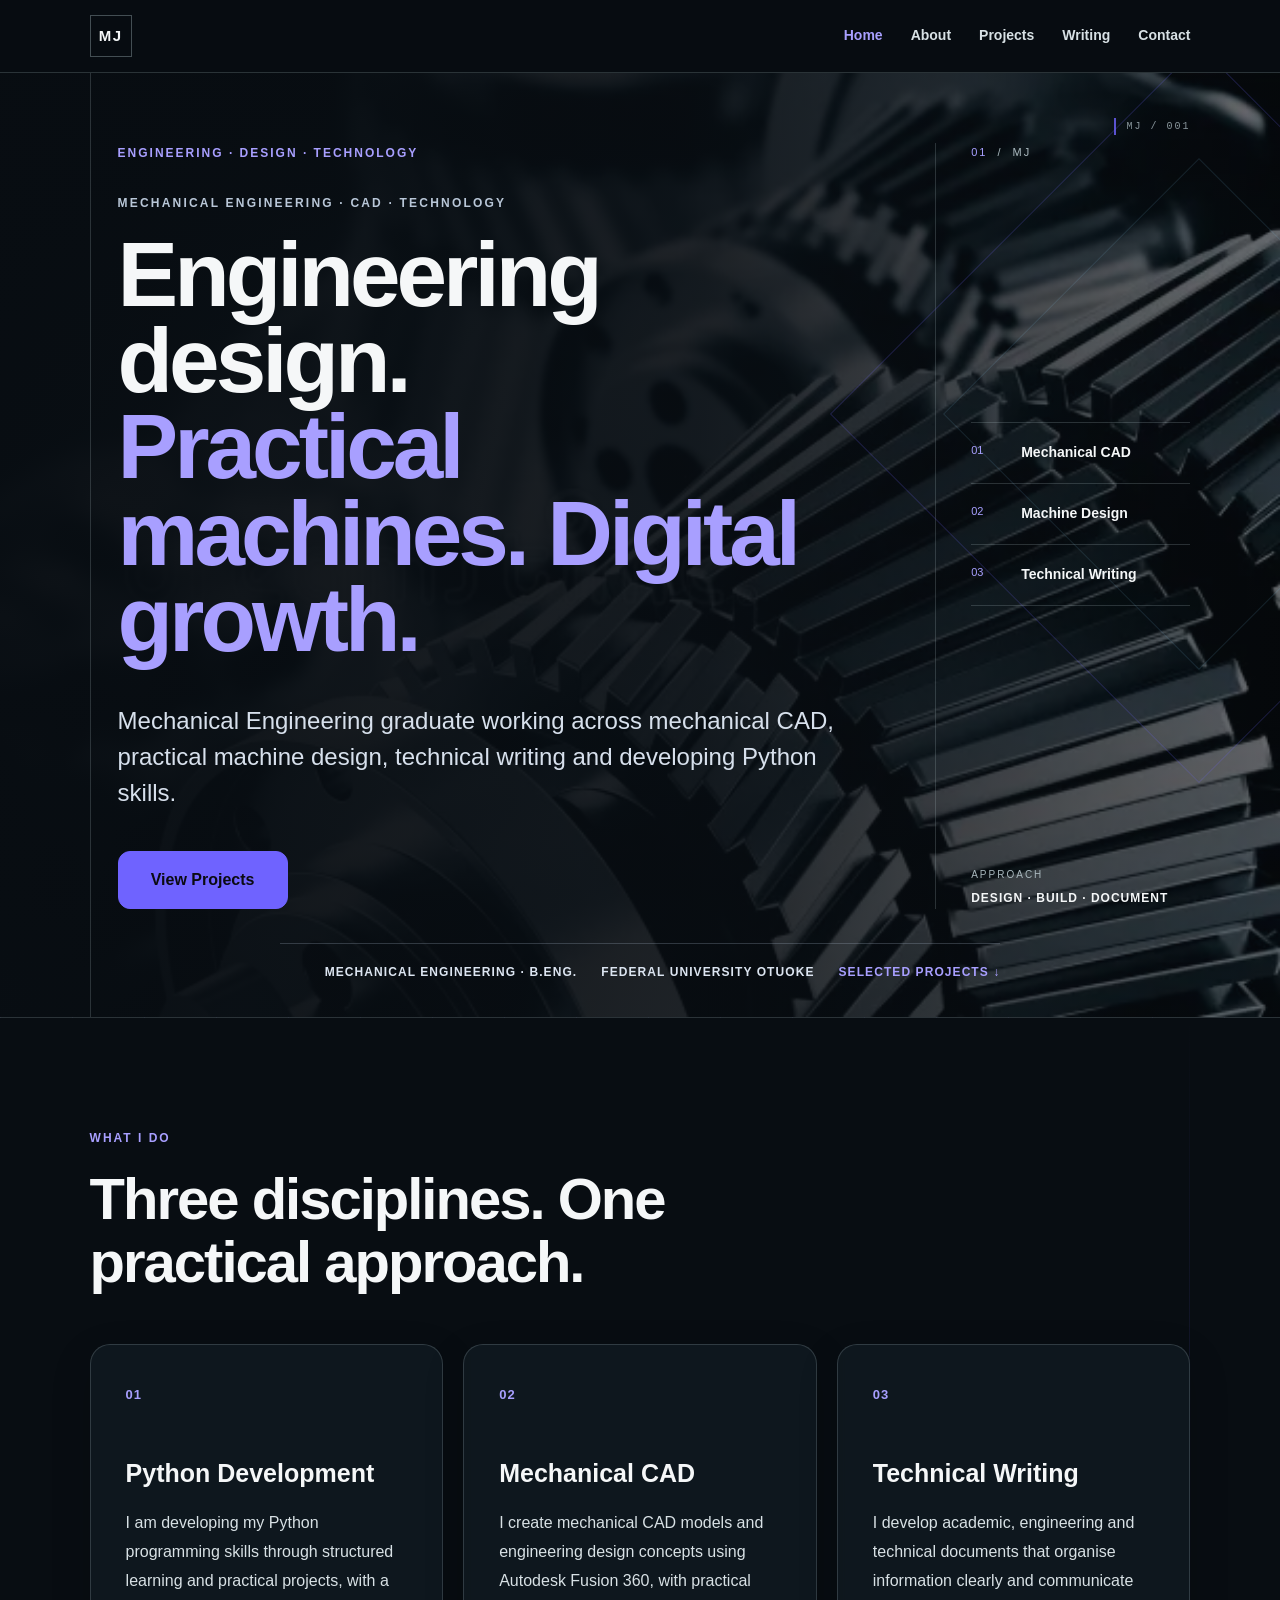
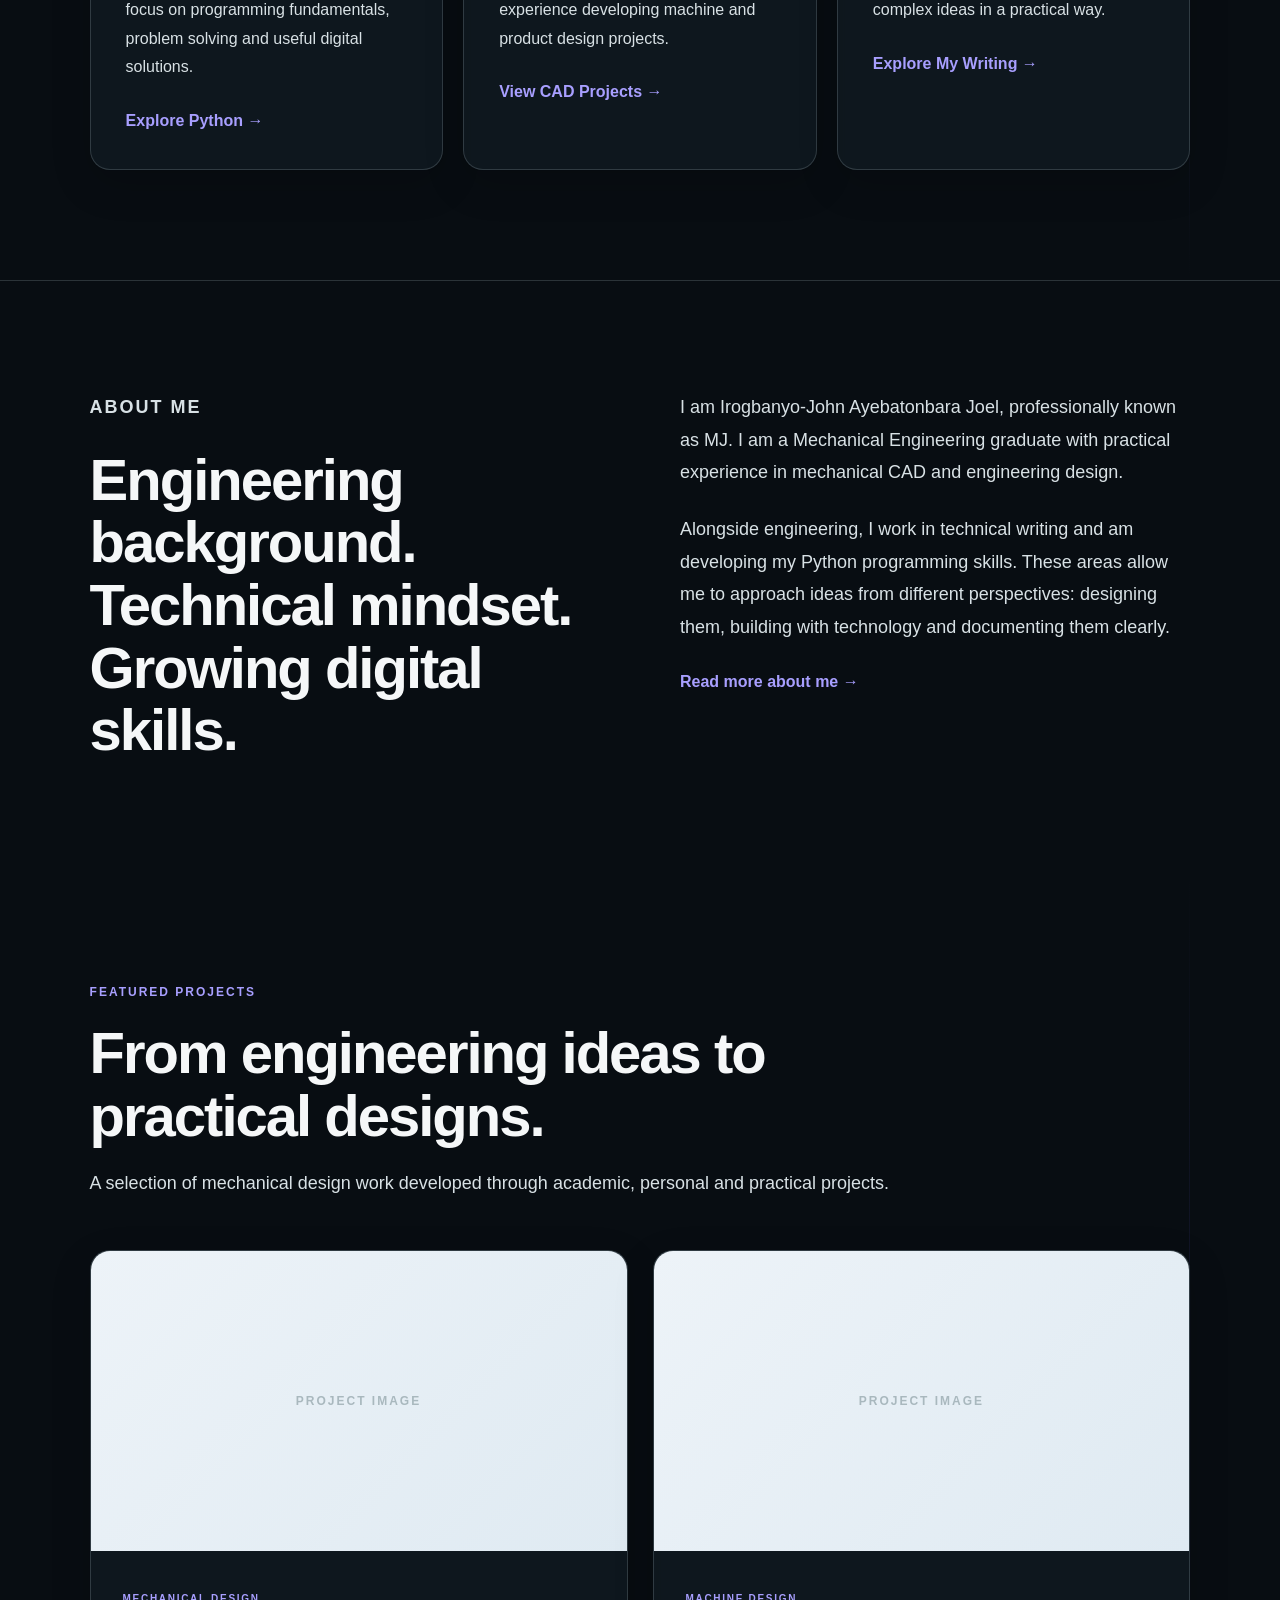
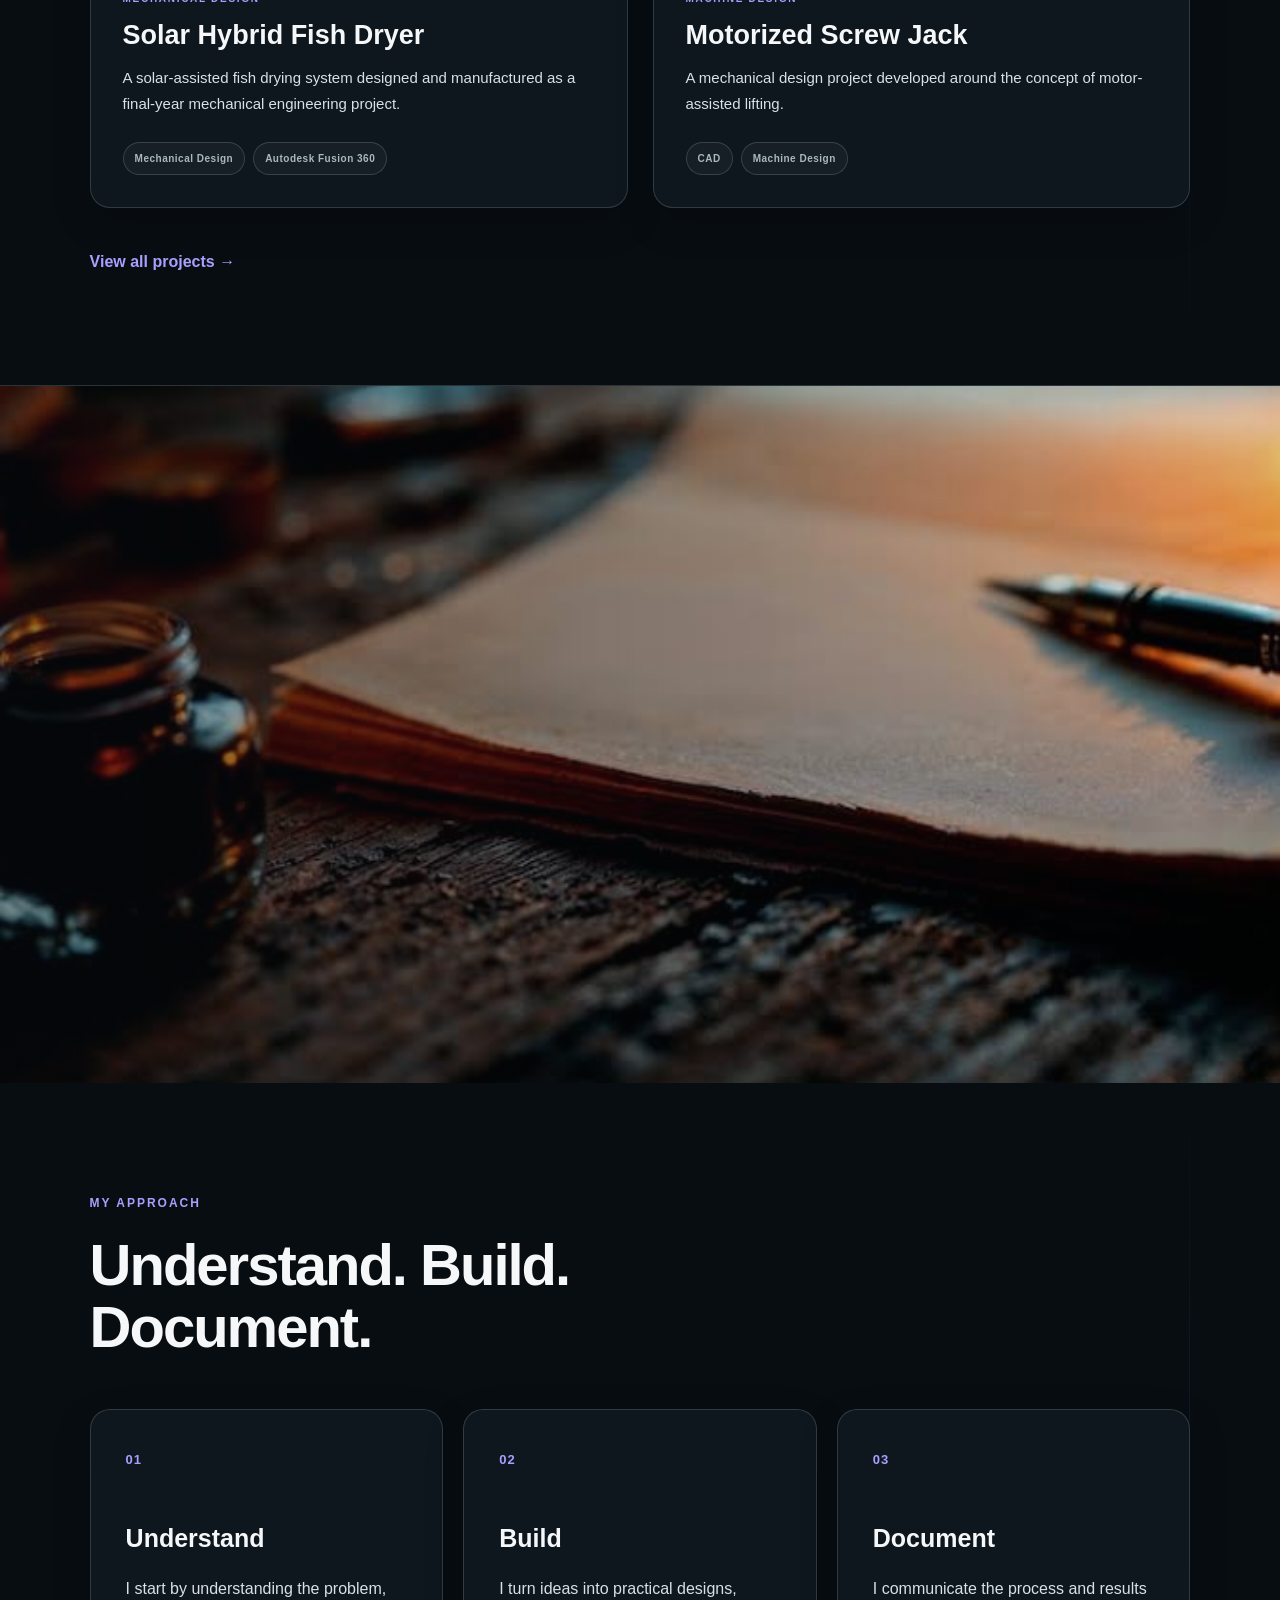
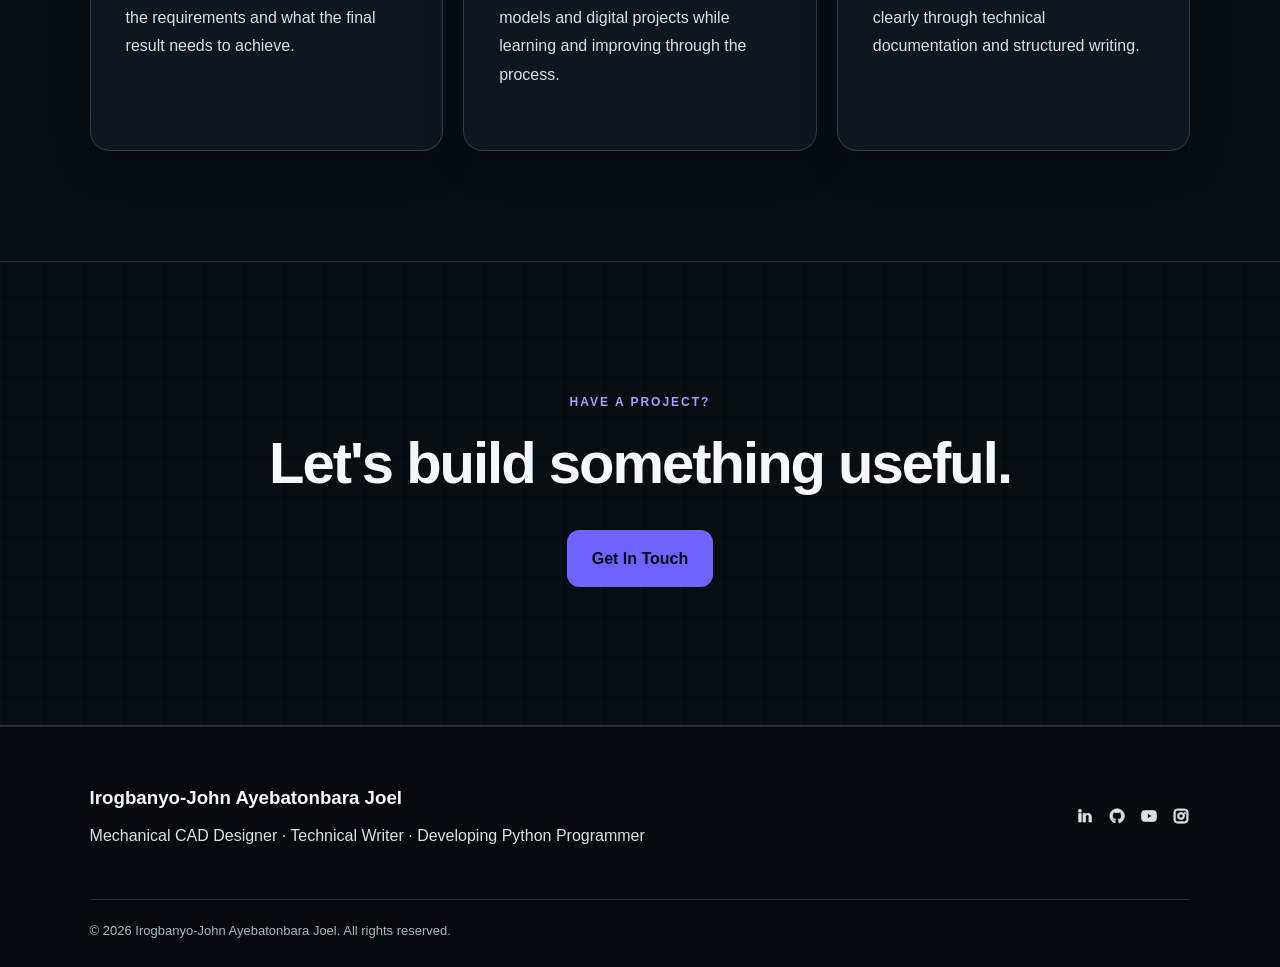
==== commit bf8289d5: "Add files via upload" ====
--- a/index.html
+++ b/index.html
@@ -8,7 +8,7 @@
 <meta content="Portfolio of Irogbanyo-John Ayebatonbara Joel, a Mechanical Engineering graduate working across mechanical CAD design, Python development and technical writing." name="description"/>
 <link href="css/style.css" rel="stylesheet"/>
 <link href="favicon.svg" rel="icon" type="image/svg+xml"/>
-<meta content="#1769aa" name="theme-color"/>
+<meta content="#080d12" name="theme-color"/>
 <meta content="Irogbanyo-John Ayebatonbara Joel" name="author"/>
 <meta content="index, follow, max-image-preview:large" name="robots"/>
 <!-- Open Graph / social sharing -->
@@ -28,8 +28,8 @@
       "@type": "WebSite",
       "name": "Irogbanyo-John Ayebatonbara Joel",
       "description": "Portfolio of Irogbanyo-John Ayebatonbara Joel, a Mechanical Engineering graduate working across mechanical CAD design, Python development and technical writing.",
-      "url": "https://irojoel04-pixel.github.io/mjstechhub/",
-      "@id": "https://irojoel04-pixel.github.io/mjstechhub/#website"
+      "url": "https://mjshub.netlify.app/",
+      "@id": "https://mjshub.netlify.app/#website"
     },
     {
       "@type": "Person",
@@ -47,13 +47,13 @@
         "@type": "CollegeOrUniversity",
         "name": "Federal University Otuoke"
       },
-      "url": "https://irojoel04-pixel.github.io/mjstechhub/",
-      "mainEntityOfPage": "https://irojoel04-pixel.github.io/mjstechhub/"
+      "url": "https://mjshub.netlify.app/",
+      "mainEntityOfPage": "https://mjshub.netlify.app/"
     }
   ]
 }
 </script>
-<link href="https://irojoel04-pixel.github.io/mjstechhub/" rel="canonical"/><meta content="https://irojoel04-pixel.github.io/mjstechhub/" property="og:url"/><meta content="https://irojoel04-pixel.github.io/mjstechhub/images/cad.jpg" property="og:image"/><meta content="Irogbanyo-John Ayebatonbara Joel | Mechanical CAD, Python &amp; Technical Writing" property="og:image:alt"/><meta content="https://irojoel04-pixel.github.io/mjstechhub/images/cad.jpg" name="twitter:image"/></head>
+<link href="https://mjshub.netlify.app/" rel="canonical"/><meta content="https://mjshub.netlify.app/" property="og:url"/><meta content="https://mjshub.netlify.app/images/cad.jpg" property="og:image"/><meta content="Irogbanyo-John Ayebatonbara Joel | Mechanical CAD, Python &amp; Technical Writing" property="og:image:alt"/><meta content="https://mjshub.netlify.app/images/cad.jpg" name="twitter:image"/></head>
 <body>
 <a class="skip-link" href="#main-content">Skip to content</a>
 <!-- =========================
@@ -72,7 +72,7 @@
 <nav aria-label="Main navigation" class="nav-links">
 <a aria-current="page" class="active" href="index.html">Home</a>
 <a href="about.html">About</a>
-<a href="work.html">Work</a>
+
 <a href="projects.html">Projects</a>
 <a href="writing.html">Writing</a>
 <a href="contact.html">Contact</a>
@@ -87,74 +87,25 @@
 <div class="hero-line"></div>
 <div class="hero-main">
 <div class="hero-intro">
-<p class="eyebrow">
-                ENGINEERING · TECHNOLOGY · WRITING
-            </p>
-<h1>
-                Irogbanyo-John
-                <br/>
-<span>Ayebatonbara Joel</span>
-</h1>
-<p class="hero-statement">
-                Designing ideas, developing technical capability
-                and documenting the process.
-            </p>
+<p class="eyebrow">ENGINEERING · DESIGN · TECHNOLOGY</p>
+<p class="hero-kicker">MECHANICAL ENGINEERING · CAD · TECHNOLOGY</p>
+<h1>Engineering design.<br/><span>Practical machines. Digital growth.</span></h1>
+<p class="hero-statement">Mechanical Engineering graduate working across mechanical CAD, practical machine design, technical writing and developing Python skills.</p>
 <div class="hero-buttons">
-<a class="button primary" href="projects.html">
-                    View Selected Work
-                </a>
-<a class="button secondary" href="about.html">
-                    About Me
-                </a>
+<a class="button primary" href="projects.html">View Projects</a>
 </div>
 </div>
 <div class="hero-side">
-<div class="hero-index">
-<span>01</span>
-<span>/</span>
-<span>MJ</span>
-</div>
+<div class="hero-index"><span>01</span><span>/</span><span>MJ</span></div>
 <div class="hero-disciplines">
-<div class="discipline-row">
-<span>01</span>
-<strong>
-                        Mechanical CAD
-                    </strong>
-</div>
-<div class="discipline-row">
-<span>02</span>
-<strong>
-                        Python Development
-                    </strong>
-</div>
-<div class="discipline-row">
-<span>03</span>
-<strong>
-                        Technical Writing
-                    </strong>
-</div>
-</div>
-<div class="hero-location">
-<span>
-                    BASED IN
-                </span>
-<strong>
-                    NIGERIA
-                </strong>
-</div>
-</div>
-</div>
-<div class="hero-bottom">
-<span>
-            MECHANICAL ENGINEERING · B.ENG.
-        </span>
-<span>
-            FEDERAL UNIVERSITY OTUOKE
-        </span>
-<span>
-            SCROLL TO EXPLORE ↓
-        </span>
-</div>
+<div class="discipline-row"><span>01</span><strong>Mechanical CAD</strong></div>
+<div class="discipline-row"><span>02</span><strong>Machine Design</strong></div>
+<div class="discipline-row"><span>03</span><strong>Technical Writing</strong></div>
+</div>
+<div class="hero-location"><span>APPROACH</span><strong>DESIGN · BUILD · DOCUMENT</strong></div>
+</div>
+</div>
+<div class="hero-bottom"><span>MECHANICAL ENGINEERING · B.ENG.</span><span>FEDERAL UNIVERSITY OTUOKE</span><span>SELECTED PROJECTS ↓</span></div>
 </section>
 <!-- =========================
              WHAT I DO
@@ -184,7 +135,7 @@
                         fundamentals, problem solving and useful
                         digital solutions.
                     </p>
-<a href="work.html">
+<a href="projects.html">
                         Explore Python →
                     </a>
 </article>
@@ -454,8 +405,8 @@
                     Irogbanyo-John Ayebatonbara Joel
                 </h3>
 <p>
-                    Python Developer · Mechanical CAD Designer ·
-                    Technical Writer
+                    Mechanical CAD Designer · Technical Writer ·
+                    Developing Python Programmer
                 </p>
 </div>
 <div aria-label="Social media links" class="social-links">
--- a/css/style.css
+++ b/css/style.css
@@ -18,9 +18,9 @@
     --text-soft: #374553;
     --text-muted: #617080;
 
-    --blue: #1769aa;
-    --blue-light: #087dcc;
-    --blue-dark: #0d4f7d;
+    --blue: #5146C7;
+    --blue-light: #6F63FF;
+    --blue-dark: #115e59;
 
     --line: #d8e0e8;
     --line-light: #e8edf2;
@@ -227,7 +227,7 @@
     border-color: var(--blue);
     color: #ffffff;
 
-    box-shadow: 0 8px 20px rgba(23, 105, 170, 0.16);
+    box-shadow: 0 8px 20px rgba(111, 99, 255, 0.16);
 }
 
 .button:hover::before {
@@ -288,12 +288,12 @@
 
     background-image:
         linear-gradient(
-            rgba(23, 105, 170, 0.045) 1px,
+            rgba(111, 99, 255, 0.045) 1px,
             transparent 1px
         ),
         linear-gradient(
             90deg,
-            rgba(23, 105, 170, 0.045) 1px,
+            rgba(111, 99, 255, 0.045) 1px,
             transparent 1px
         );
 
@@ -311,7 +311,7 @@
     right: -180px;
     top: 80px;
 
-    border: 1px solid rgba(23, 105, 170, 0.12);
+    border: 1px solid rgba(111, 99, 255, 0.12);
 
     transform: rotate(45deg);
 
@@ -329,7 +329,7 @@
     right: -100px;
     top: 160px;
 
-    border: 1px solid rgba(23, 105, 170, 0.08);
+    border: 1px solid rgba(111, 99, 255, 0.08);
 
     transform: rotate(45deg);
 
@@ -515,7 +515,7 @@
 .discipline-row:hover {
     padding-left: 12px;
 
-    background: rgba(23, 105, 170, 0.045);
+    background: rgba(111, 99, 255, 0.045);
 
     border-color: #a9c6dc;
 }
@@ -734,8 +734,8 @@
     border-bottom: 1px solid var(--line);
 
     background:
-        linear-gradient(rgba(23, 105, 170, 0.035) 1px, transparent 1px),
-        linear-gradient(90deg, rgba(23, 105, 170, 0.035) 1px, transparent 1px);
+        linear-gradient(rgba(111, 99, 255, 0.035) 1px, transparent 1px),
+        linear-gradient(90deg, rgba(111, 99, 255, 0.035) 1px, transparent 1px);
 
     background-size: 40px 40px;
 }
@@ -1069,12 +1069,12 @@
 
     background-image:
         linear-gradient(
-            rgba(23, 105, 170, 0.055) 1px,
+            rgba(111, 99, 255, 0.055) 1px,
             transparent 1px
         ),
         linear-gradient(
             90deg,
-            rgba(23, 105, 170, 0.055) 1px,
+            rgba(111, 99, 255, 0.055) 1px,
             transparent 1px
         );
 
@@ -1499,12 +1499,12 @@
 
     background-image:
         linear-gradient(
-            rgba(23, 105, 170, 0.055) 1px,
+            rgba(111, 99, 255, 0.055) 1px,
             transparent 1px
         ),
         linear-gradient(
             90deg,
-            rgba(23, 105, 170, 0.055) 1px,
+            rgba(111, 99, 255, 0.055) 1px,
             transparent 1px
         );
 
@@ -1524,7 +1524,7 @@
     right: -80px;
     bottom: -80px;
 
-    border: 1px solid rgba(23, 105, 170, 0.12);
+    border: 1px solid rgba(111, 99, 255, 0.12);
 
     border-radius: 50%;
 
@@ -1542,7 +1542,7 @@
     right: -30px;
     bottom: -30px;
 
-    border: 1px dashed rgba(23, 105, 170, 0.15);
+    border: 1px dashed rgba(111, 99, 255, 0.15);
 
     border-radius: 50%;
 
@@ -1589,7 +1589,7 @@
 
     font-weight: 700;
 
-    color: rgba(23, 105, 170, 0.035);
+    color: rgba(111, 99, 255, 0.035);
 
     pointer-events: none;
 }
@@ -1629,7 +1629,7 @@
     right: 7%;
     bottom: 35px;
 
-    color: rgba(23, 105, 170, 0.25);
+    color: rgba(111, 99, 255, 0.25);
 
     font-size: 10px;
 
@@ -1993,12 +1993,12 @@
 
     background-image:
         linear-gradient(
-            rgba(23, 105, 170, 0.045) 1px,
+            rgba(111, 99, 255, 0.045) 1px,
             transparent 1px
         ),
         linear-gradient(
             90deg,
-            rgba(23, 105, 170, 0.045) 1px,
+            rgba(111, 99, 255, 0.045) 1px,
             transparent 1px
         );
 
@@ -2397,7 +2397,7 @@
     background: linear-gradient(
         to bottom,
         transparent,
-        rgba(23, 105, 170, 0.12),
+        rgba(111, 99, 255, 0.12),
         transparent
     );
 
@@ -2582,7 +2582,7 @@
 
     background: rgba(255, 255, 255, 0.92);
 
-    border: 1px solid rgba(23, 105, 170, 0.2);
+    border: 1px solid rgba(111, 99, 255, 0.2);
 
     color: var(--blue);
 
@@ -2610,8 +2610,8 @@
     width: 28px;
     height: 28px;
 
-    border-left: 1px solid rgba(23, 105, 170, 0.5);
-    border-bottom: 1px solid rgba(23, 105, 170, 0.5);
+    border-left: 1px solid rgba(111, 99, 255, 0.5);
+    border-bottom: 1px solid rgba(111, 99, 255, 0.5);
 
     pointer-events: none;
 }
@@ -2894,8 +2894,8 @@
     background:
         linear-gradient(
             135deg,
-            rgba(23, 105, 170, 0.06),
-            rgba(23, 105, 170, 0.015)
+            rgba(111, 99, 255, 0.06),
+            rgba(111, 99, 255, 0.015)
         );
 }
 
@@ -2963,7 +2963,7 @@
     background:
         linear-gradient(
             135deg,
-            rgba(23, 105, 170, 0.07),
+            rgba(111, 99, 255, 0.07),
             transparent
         );
 }
@@ -3335,7 +3335,7 @@
 
 .project-card:hover {
     transform: translateY(-8px);
-    border-color: #1769aa;
+    border-color: #5146C7;
     box-shadow: 0 18px 45px rgba(15, 79, 128, 0.14);
 }
 
@@ -3413,13 +3413,13 @@
     padding: 7px 10px;
 
     background: rgba(255, 255, 255, 0.92);
-    color: #1769aa;
+    color: #5146C7;
 
     font-size: 10px;
     font-weight: 800;
     letter-spacing: 1.5px;
 
-    border-left: 3px solid #1769aa;
+    border-left: 3px solid #5146C7;
 
     z-index: 2;
 }
@@ -3435,7 +3435,7 @@
 .project-type {
     display: inline-block;
 
-    color: #1769aa;
+    color: #5146C7;
 
     font-size: 10px;
     font-weight: 800;
@@ -3573,8 +3573,8 @@
 }
 
 .image-viewer-close:hover {
-    background: #1769aa;
-    border-color: #1769aa;
+    background: #5146C7;
+    border-color: #5146C7;
     transform: rotate(90deg);
 }
 
@@ -3645,12 +3645,12 @@
         ),
         url("../images/cad.jpg"),
         linear-gradient(
-            rgba(23, 105, 170, 0.045) 1px,
+            rgba(111, 99, 255, 0.045) 1px,
             transparent 1px
         ),
         linear-gradient(
             90deg,
-            rgba(23, 105, 170, 0.045) 1px,
+            rgba(111, 99, 255, 0.045) 1px,
             transparent 1px
         );
     background-size: cover, cover, 70px 70px, 70px 70px;
@@ -3826,7 +3826,7 @@
     width: 100%;
     aspect-ratio: 4 / 5;
     overflow: hidden;
-    border: 1px solid rgba(23, 105, 170, 0.22);
+    border: 1px solid rgba(111, 99, 255, 0.22);
     background: #f7fafc;
     box-shadow: 0 18px 45px rgba(20, 45, 65, 0.10);
 }
@@ -3848,7 +3848,7 @@
     content: "";
     position: absolute;
     inset: 10px;
-    border: 1px solid rgba(23, 105, 170, 0.20);
+    border: 1px solid rgba(111, 99, 255, 0.20);
     pointer-events: none;
     z-index: 2;
 }
@@ -3863,8 +3863,8 @@
     letter-spacing: 0.08em;
     color: var(--blue);
     background:
-        linear-gradient(rgba(23, 105, 170, 0.05) 1px, transparent 1px),
-        linear-gradient(90deg, rgba(23, 105, 170, 0.05) 1px, transparent 1px),
+        linear-gradient(rgba(111, 99, 255, 0.05) 1px, transparent 1px),
+        linear-gradient(90deg, rgba(111, 99, 255, 0.05) 1px, transparent 1px),
         #f7fafc;
     background-size: 28px 28px;
 }
@@ -3943,8 +3943,8 @@
             rgba(255, 255, 255, 0.48) 100%
         ),
         url("../images/cad.jpg"),
-        linear-gradient(rgba(23, 105, 170, 0.045) 1px, transparent 1px),
-        linear-gradient(90deg, rgba(23, 105, 170, 0.045) 1px, transparent 1px);
+        linear-gradient(rgba(111, 99, 255, 0.045) 1px, transparent 1px),
+        linear-gradient(90deg, rgba(111, 99, 255, 0.045) 1px, transparent 1px);
     background-size: cover, cover, 70px 70px, 70px 70px;
     background-position: center, right center, 0 0, 0 0;
     background-repeat: no-repeat, no-repeat, repeat, repeat;
@@ -4115,8 +4115,8 @@
             rgba(255, 255, 255, 0.78) 100%
         ),
         url("../images/cad.jpg"),
-        linear-gradient(rgba(23, 105, 170, 0.045) 1px, transparent 1px),
-        linear-gradient(90deg, rgba(23, 105, 170, 0.045) 1px, transparent 1px);
+        linear-gradient(rgba(111, 99, 255, 0.045) 1px, transparent 1px),
+        linear-gradient(90deg, rgba(111, 99, 255, 0.045) 1px, transparent 1px);
     background-size: cover, cover, 70px 70px, 70px 70px;
     background-position: center, right center, 0 0, 0 0;
 }
@@ -4276,7 +4276,7 @@
     width: 100%;
     aspect-ratio: 4 / 5;
     overflow: hidden;
-    border: 1px solid rgba(23,105,170,.22);
+    border: 1px solid rgba(111,99,255,.22);
     background: #f7fafc;
     box-shadow: 0 18px 45px rgba(20,45,65,.10);
 }
@@ -4294,7 +4294,7 @@
     content: "";
     position: absolute;
     inset: 10px;
-    border: 1px solid rgba(23,105,170,.20);
+    border: 1px solid rgba(111,99,255,.20);
     pointer-events: none;
     z-index: 2;
 }
@@ -4345,7 +4345,7 @@
     position: relative;
     min-height: 100%;
     padding: 38px;
-    border: 1px solid rgba(23,105,170,.20);
+    border: 1px solid rgba(111,99,255,.20);
     background: rgba(255,255,255,.94);
     box-shadow: 0 18px 45px rgba(16,24,32,.08);
 }
@@ -4397,7 +4397,7 @@
     margin-right: auto;
     padding: 40px;
     background: rgba(255,255,255,.95);
-    border: 1px solid rgba(23,105,170,.20);
+    border: 1px solid rgba(111,99,255,.20);
     box-shadow: 0 18px 45px rgba(16,24,32,.08);
 }
 
@@ -4424,7 +4424,7 @@
     width: min(100%, 280px);
     padding: 10px;
     background: #fff;
-    border: 1px solid rgba(23,105,170,.20);
+    border: 1px solid rgba(111,99,255,.20);
     box-shadow: 0 18px 45px rgba(16,24,32,.10);
 }
 
@@ -4473,7 +4473,7 @@
 .home-writing-section .writing-card {
     position: relative;
     padding: clamp(28px, 4vw, 42px);
-    border: 1px solid rgba(23,105,170,.22);
+    border: 1px solid rgba(111,99,255,.22);
     background: rgba(255,255,255,.97);
     box-shadow: 0 20px 55px rgba(20,45,65,.10);
     overflow: hidden;
@@ -4493,7 +4493,7 @@
     position: absolute;
     top: 0; right: 0;
     width: 90px; height: 90px;
-    background: linear-gradient(135deg, transparent 49%, rgba(23,105,170,.10) 50%, transparent 51%);
+    background: linear-gradient(135deg, transparent 49%, rgba(111,99,255,.10) 50%, transparent 51%);
     pointer-events: none;
 }
 .home-writing-section .document-label { display: none; }
@@ -4686,7 +4686,7 @@
     height: 3px;
     z-index: 1100;
     background: var(--blue);
-    box-shadow: 0 0 10px rgba(23,105,170,.20);
+    box-shadow: 0 0 10px rgba(111,99,255,.20);
     pointer-events: none;
 }
 
@@ -4771,8 +4771,8 @@
     background-image:
         linear-gradient(90deg, rgba(255,255,255,.94) 0%, rgba(255,255,255,.84) 52%, rgba(255,255,255,.66) 100%),
         url("../images/cad.jpg"),
-        linear-gradient(rgba(23,105,170,.045) 1px, transparent 1px),
-        linear-gradient(90deg, rgba(23,105,170,.045) 1px, transparent 1px);
+        linear-gradient(rgba(111,99,255,.045) 1px, transparent 1px),
+        linear-gradient(90deg, rgba(111,99,255,.045) 1px, transparent 1px);
 }
 
 .page-hero,
@@ -4828,3 +4828,704 @@
         transition: none;
     }
 }
+
+
+/* =========================================================
+   2026 MODERN DARK PORTFOLIO SYSTEM
+   Visual refresh: stronger hierarchy, modern blue, contrast,
+   rounded surfaces and project-first presentation.
+========================================================= */
+:root {
+    --bg: #080c14;
+    --bg-soft: #0d1320;
+    --surface: #111827;
+    --surface-blue: #14213a;
+    --text: #f4f7fb;
+    --text-soft: #d7e0ec;
+    --text-muted: #b0bdce;
+    --blue: #6F63FF;
+    --blue-light: #A89FFF;
+    --blue-dark: #5146C7;
+    --cyan: #8FD3FF;
+    --line: rgba(177, 192, 214, 0.22);
+    --line-light: rgba(177, 192, 214, 0.12);
+    --line-dark: rgba(177, 192, 214, 0.38);
+    --shadow: 0 22px 60px rgba(0, 0, 0, 0.32);
+}
+
+html { background: var(--bg); }
+body { background: var(--bg); color: var(--text); }
+
+.site-header,
+.navbar {
+    background: rgba(8, 12, 20, 0.84) !important;
+    border-bottom: 1px solid var(--line) !important;
+    backdrop-filter: blur(18px);
+}
+.site-logo, .logo { color: var(--text) !important; }
+.nav-links a { color: var(--text-soft) !important; }
+.nav-links a:hover, .nav-links a.active { color: var(--blue) !important; }
+.nav-links a.active::after { background: var(--blue) !important; }
+
+.eyebrow { color: var(--blue) !important; }
+.section-heading > p:not(.eyebrow),
+.hero-statement,
+.about-preview p,
+.service-card p,
+.project-content p,
+.contact-card p,
+.contact-project p,
+.hero-description,
+.work-intro,
+.writing-item p,
+.writing-step p,
+.footer-content p { color: var(--text-soft) !important; }
+
+.button {
+    border-radius: 10px;
+    border-color: rgba(244,247,251,.45);
+    color: var(--text);
+}
+.button.primary { background: var(--blue); color: #07101e; border-color: var(--blue); }
+.button.primary::before { background: var(--blue-light); }
+.button.secondary { background: rgba(255,255,255,.035); color: var(--text); border-color: var(--line-dark); }
+.button:hover { border-color: var(--blue); color: #07101e; box-shadow: 0 14px 30px rgba(111,99,255,.24); }
+
+.hero-new {
+    min-height: calc(100vh - 72px);
+    background-color: var(--bg) !important;
+    background-image:
+        linear-gradient(90deg, rgba(8,12,20,.98) 0%, rgba(8,12,20,.92) 52%, rgba(8,12,20,.62) 100%),
+        url("../images/cad.jpg"),
+        linear-gradient(rgba(111,99,255,.055) 1px, transparent 1px),
+        linear-gradient(90deg, rgba(111,99,255,.055) 1px, transparent 1px) !important;
+    background-size: cover, cover, 72px 72px, 72px 72px !important;
+    background-position: center, right center, 0 0, 0 0 !important;
+}
+.hero-new::before { border-color: rgba(111,99,255,.24); }
+.hero-new::after { border-color: rgba(143,211,255,.12); }
+.hero-line, .hero-bottom, .hero-side, .discipline-row, .service-card,
+.about-preview, .cta, .project-section, .writing-page-section,
+.writing-process, .contact-section, .contact-project { border-color: var(--line) !important; }
+.hero-main::before { color: var(--text-muted); border-color: var(--blue); }
+.hero-intro { padding-left: 36px; max-width: 1120px; }
+.hero-kicker {
+    margin-bottom: 18px;
+    color: #b9c7d8;
+    font-size: 13px;
+    font-weight: 700;
+    letter-spacing: 1.8px;
+    text-transform: uppercase;
+}
+.hero-intro h1 {
+    max-width: 1000px;
+    font-size: clamp(52px, 7.4vw, 104px);
+    letter-spacing: -4px;
+    line-height: .94;
+}
+.hero-intro h1 span { color: #7f9bff; }
+.hero-side { border-left-color: var(--line) !important; }
+.hero-index { color: var(--text-muted); }
+.hero-index span:first-child, .discipline-row span { color: var(--blue); }
+.discipline-row strong { color: var(--text); }
+.discipline-row:hover { background: rgba(110,168,255,.07); border-color: rgba(111,99,255,.38); }
+.hero-location span { color: var(--text-muted); }
+.hero-location strong { color: var(--text); }
+.hero-bottom {
+    color: #e7edf6;
+    font-size: 12px;
+    font-weight: 700;
+    letter-spacing: .09em;
+    opacity: 1;
+    gap: 24px;
+    margin-top: 34px;
+}
+.hero-bottom span { color: #dce5f1; }
+.hero-bottom span:last-child { color: var(--blue-light); }
+
+.services, .about-preview, .cta, .project-section, .writing-page-section,
+.writing-process, .contact-section, .contact-project { background-color: var(--bg) !important; }
+.service-card, .contact-card, .writing-item, .info-box, .project-card,
+.capability, .paper {
+    background: rgba(17,24,39,.78) !important;
+    border: 1px solid var(--line) !important;
+    border-radius: 18px !important;
+    box-shadow: 0 12px 35px rgba(0,0,0,.16);
+}
+.service-card:hover, .contact-card:hover, .project-card:hover, .writing-item:hover {
+    background: #152039 !important;
+    border-color: rgba(111,99,255,.44) !important;
+    box-shadow: var(--shadow);
+}
+.service-card::before, .contact-card::before { background: linear-gradient(var(--blue), var(--cyan)); }
+.service-number, .project-type, .writing-label, .contact-number { color: var(--blue) !important; }
+.service-card h3, .project-content h3, .writing-item h3, .contact-card h3,
+.section-heading h2, .about-preview h2, .cta h2, .contact-project h2,
+.page-hero h1, .work-section h2 { color: var(--text) !important; }
+.service-card a, .text-link, .work-link { color: var(--blue) !important; }
+
+.page-hero {
+    background-color: var(--bg) !important;
+    background-image:
+        linear-gradient(90deg, rgba(8,12,20,.97), rgba(8,12,20,.78)),
+        url("../images/cad-1.jpg") !important;
+    background-size: cover, cover !important;
+    background-position: center, right center !important;
+    border-color: var(--line) !important;
+}
+.page-hero h1 { letter-spacing: -3px; }
+.page-hero h1 span { color: var(--blue); }
+
+.real-image { background: #0b1220 !important; border-radius: 14px 14px 0 0; }
+.real-image img { object-fit: cover; }
+.image-label { background: rgba(8,12,20,.82) !important; color: var(--text) !important; border: 1px solid var(--line); border-radius: 8px; }
+.project-content { background: transparent !important; }
+.project-meta span { border-color: var(--line) !important; color: var(--text-muted) !important; background: rgba(255,255,255,.035) !important; border-radius: 999px !important; }
+.code-preview, .code-window { background: #070b12 !important; border-color: var(--line) !important; border-radius: 14px 14px 0 0 !important; }
+
+/* Circular professional portrait */
+.profile-photo-wrap { align-items: center; }
+.profile-photo-frame.profile-photo-circle {
+    width: min(380px, 100%);
+    aspect-ratio: 1;
+    border-radius: 50% !important;
+    overflow: hidden;
+    border: 1px solid rgba(111,99,255,.44) !important;
+    background: #111827 !important;
+    box-shadow: 0 0 0 12px rgba(111,99,255,.055), 0 30px 80px rgba(0,0,0,.35);
+}
+.profile-photo-frame.profile-photo-circle img { width:100%; height:100%; object-fit:cover; }
+.profile-photo-caption { color: var(--text-muted) !important; }
+
+/* Writing and contact surfaces */
+.document-preview, .paper, .contact-card { border-radius: 18px !important; }
+.writing-page-hero { background-image: linear-gradient(90deg, rgba(8,12,20,.97), rgba(8,12,20,.82)), url("../images/writing-1.jpg") !important; }
+.contact-page-hero { background-image: linear-gradient(90deg, rgba(8,12,20,.97), rgba(8,12,20,.82)), url("../images/cad.jpg") !important; }
+.contact-project { background-image: linear-gradient(rgba(111,99,255,.045) 1px, transparent 1px), linear-gradient(90deg, rgba(111,99,255,.045) 1px, transparent 1px) !important; background-size: 48px 48px !important; }
+footer { background: #060a11 !important; border-color: var(--line) !important; }
+.social-links a { border-color: var(--line) !important; color: var(--text-soft) !important; border-radius: 10px; }
+.social-links a:hover { color: var(--blue) !important; border-color: var(--blue) !important; }
+
+/* Back-to-top and scroll indicator */
+.scroll-progress { background: linear-gradient(90deg, var(--blue), var(--cyan)) !important; height: 3px !important; }
+.back-to-top { background: #111827 !important; color: var(--text) !important; border: 1px solid var(--line) !important; border-radius: 12px !important; }
+.back-to-top:hover { border-color: var(--blue) !important; color: var(--blue) !important; }
+
+/* Compatibility page */
+.redirect-page { min-height:100vh; display:grid; place-items:center; align-content:center; gap:18px; padding:40px 7%; text-align:center; background:var(--bg); }
+.redirect-page h1 { font-size:clamp(42px,7vw,80px); letter-spacing:-3px; }
+.redirect-page p { color:var(--text-soft); max-width:620px; }
+
+/* Mobile */
+@media (max-width: 700px) {
+    .hero-new { min-height: auto; padding-top: 90px; padding-bottom: 28px; }
+    .hero-main { grid-template-columns: 1fr; gap: 48px; }
+    .hero-intro { padding-left: 18px; }
+    .hero-intro h1 { font-size: clamp(46px, 14vw, 72px); letter-spacing: -3px; }
+    .hero-side { min-height: auto; padding: 24px 0 0; border-left: 0 !important; border-top: 1px solid var(--line); }
+    .hero-location { display: none; }
+    .hero-bottom { padding-left: 18px; flex-direction: column; gap: 8px; }
+    .profile-photo-frame.profile-photo-circle { width: 260px; }
+}
+
+
+/* Final visual polish: stronger hierarchy and readable hero metadata */
+.hero-bottom {
+    display: flex;
+    align-items: center;
+    flex-wrap: wrap;
+    border-top: 1px solid rgba(177,192,214,.24) !important;
+    padding-top: 18px;
+}
+.hero-bottom span {
+    white-space: nowrap;
+}
+.hero-intro .hero-statement {
+    max-width: 760px;
+    color: #d7e0ec !important;
+}
+.hero-new .hero-kicker { color: #b9c7d8 !important; }
+.nav-links a:focus-visible, .button:focus-visible, .menu-toggle:focus-visible,
+.social-links a:focus-visible, .back-to-top:focus-visible {
+    outline: 2px solid var(--blue-light);
+    outline-offset: 4px;
+}
+@media (prefers-reduced-motion: reduce) {
+    *, *::before, *::after {
+        scroll-behavior: auto !important;
+        animation-duration: .01ms !important;
+        animation-iteration-count: 1 !important;
+        transition-duration: .01ms !important;
+    }
+}
+@media (max-width: 700px) {
+    .hero-bottom {
+        align-items: flex-start;
+        gap: 7px;
+        margin-top: 26px;
+        padding-top: 14px;
+    }
+    .hero-bottom span { white-space: normal; }
+}
+
+
+/* =========================================================
+   WRITING IMAGE CLARITY — KEEP ORIGINAL IMAGES, REDUCE FADE
+   The original writing.jpg / writing-1.jpg are intentionally
+   preserved; only the overlays are adjusted so the imagery
+   remains crisp and visible across every writing surface.
+========================================================= */
+
+.writing-page-hero,
+.writing-work,
+.writing-page-section,
+.writing-process,
+.home-writing-section,
+.writing-section {
+    background-size: cover !important;
+    background-position: center !important;
+}
+
+/* Writing page hero: keep text readable while letting the
+   writing photograph show through clearly. */
+.writing-page-hero {
+    background-image:
+        linear-gradient(
+            90deg,
+            rgba(8,12,20,.72) 0%,
+            rgba(8,12,20,.48) 52%,
+            rgba(8,12,20,.20) 100%
+        ),
+        url("../images/writing-1.jpg") !important;
+    background-position: center, center !important;
+}
+
+/* All other writing-image sections: remove the heavy white
+   wash that was making the photograph look faded. */
+.writing-work,
+.writing-page-section,
+.writing-process {
+    background-image:
+        linear-gradient(
+            90deg,
+            rgba(8,12,20,.46) 0%,
+            rgba(8,12,20,.28) 52%,
+            rgba(8,12,20,.12) 100%
+        ),
+        url("../images/writing.jpg") !important;
+    background-position: center, center !important;
+}
+
+.home-writing-section,
+.writing-section {
+    background-image:
+        linear-gradient(
+            90deg,
+            rgba(8,12,20,.42) 0%,
+            rgba(8,12,20,.24) 52%,
+            rgba(8,12,20,.10) 100%
+        ),
+        url("../images/writing.jpg") !important;
+    background-position: center, center !important;
+}
+
+/* Mobile: show the main writing subject instead of pushing
+   the image too far to the side. */
+@media (max-width: 700px) {
+    .writing-page-hero,
+    .writing-work,
+    .writing-page-section,
+    .writing-process,
+    .home-writing-section,
+    .writing-section {
+        background-position: center center !important;
+    }
+}
+
+
+/* =========================================================
+   FINAL VISUAL POLISH — PROFESSIONAL PETROL / TEAL SYSTEM
+========================================================= */
+:root {
+    --bg: #080d12;
+    --bg-soft: #0d141b;
+    --surface: #111a22;
+    --surface-blue: #14242a;
+    --text: #f5f7f8;
+    --text-soft: #d8e1e5;
+    --text-muted: #a9b8be;
+    --blue: #6F63FF;
+    --blue-light: #A89FFF;
+    --blue-dark: #5146C7;
+    --cyan: #8FD3FF;
+    --line: rgba(184,205,211,.20);
+    --line-light: rgba(184,205,211,.11);
+    --line-dark: rgba(184,205,211,.34);
+    --shadow: 0 24px 70px rgba(0,0,0,.34);
+}
+body { background:var(--bg); color:var(--text); }
+.site-header,.navbar { background:rgba(8,13,18,.86)!important; border-bottom-color:var(--line)!important; }
+.site-logo,.logo { color:var(--text)!important; }
+.nav-links a { color:var(--text-soft)!important; }
+.nav-links a:hover,.nav-links a.active { color:var(--blue-light)!important; }
+.nav-links a.active::after,.nav-links a::after { background:var(--blue)!important; }
+.eyebrow,.service-number,.project-type,.document-label,.writing-label,.contact-number { color:var(--blue-light)!important; }
+.button { border-radius:12px; }
+.button.primary { background:var(--blue); border-color:var(--blue); color:#06100f; }
+.button.primary::before { background:var(--blue-light); }
+.button.secondary { background:rgba(255,255,255,.035); color:var(--text); border-color:var(--line-dark); }
+.button:hover { border-color:var(--blue-light); color:#06100f; box-shadow:0 14px 32px rgba(111,99,255,.20); }
+
+.hero-new {
+    background-color:var(--bg)!important;
+    background-image:
+      linear-gradient(90deg,rgba(8,13,18,.985) 0%,rgba(8,13,18,.91) 55%,rgba(8,13,18,.60) 100%),
+      url("../images/cad.jpg"),
+      linear-gradient(rgba(111,99,255,.055) 1px,transparent 1px),
+      linear-gradient(90deg,rgba(111,99,255,.055) 1px,transparent 1px)!important;
+    background-size:cover,cover,72px 72px,72px 72px!important;
+    background-position:center,right center,0 0,0 0!important;
+}
+.hero-new::before { border-color:rgba(111,99,255,.22)!important; }
+.hero-new::after { border-color:rgba(143,211,255,.11)!important; }
+.hero-main::before { border-color:var(--blue)!important; color:var(--text-muted); }
+.hero-intro { padding-left:28px; max-width:1080px; }
+.hero-kicker { color:#c3beff!important; font-size:12px; font-weight:800; letter-spacing:2.2px; margin-bottom:18px; }
+.hero-intro h1 { max-width:960px; font-size:clamp(50px,7.1vw,104px); line-height:.95; letter-spacing:-4px; }
+.hero-intro h1 span { color:var(--blue-light)!important; }
+.hero-statement { color:var(--text-soft)!important; max-width:720px; }
+.hero-side { border-left-color:var(--line)!important; }
+.hero-index span:first-child,.discipline-row span { color:var(--blue-light)!important; }
+.discipline-row:hover { background:rgba(111,99,255,.065)!important; border-color:rgba(111,99,255,.32)!important; }
+.discipline-row:hover strong { color:var(--blue-light)!important; }
+.hero-location strong { color:var(--text)!important; }
+.hero-bottom span:last-child { color:var(--blue-light)!important; }
+
+.service-card,.contact-card,.writing-item,.info-box,.project-card,.capability,.paper,.writing-card {
+    background:rgba(17,26,34,.82)!important;
+    border:1px solid var(--line)!important;
+    border-radius:20px!important;
+    box-shadow:0 14px 40px rgba(0,0,0,.16);
+}
+.service-card:hover,.contact-card:hover,.project-card:hover,.writing-item:hover { background:#19182a!important; border-color:rgba(111,99,255,.40)!important; box-shadow:var(--shadow); }
+.service-card::before,.contact-card::before { background:linear-gradient(var(--blue),var(--cyan)); }
+.project-meta span { border-radius:999px!important; border-color:var(--line)!important; background:rgba(255,255,255,.035)!important; color:var(--text-muted)!important; }
+
+.page-hero {
+    background-color:var(--bg)!important;
+    background-image:linear-gradient(90deg,rgba(8,13,18,.97),rgba(8,13,18,.78)),url("../images/cad-1.jpg")!important;
+    background-size:cover,cover!important; background-position:center,right center!important;
+}
+.page-hero h1 span { color:var(--blue-light)!important; }
+.real-image { background:#0a1117!important; border-radius:16px 16px 0 0!important; }
+.real-image img { object-fit:cover; }
+.image-label { background:rgba(8,13,18,.84)!important; color:var(--text)!important; border:1px solid var(--line); border-radius:8px; }
+
+/* Home writing block: readable glass surface over the original writing image. */
+.home-writing-section .writing-card {
+    background:rgba(8,13,18,.91)!important;
+    border:1px solid rgba(255,255,255,.16)!important;
+    border-radius:22px!important;
+    box-shadow:0 26px 70px rgba(0,0,0,.34);
+    backdrop-filter:blur(9px);
+}
+.home-writing-section .writing-card h3 { color:#f5f7f8!important; }
+.home-writing-section .writing-card p { color:#d8e1e5!important; }
+.home-writing-section .writing-card .document-label { color:#A89FFF!important; }
+.home-writing-section .writing-card .button.secondary { color:#f5f7f8!important; border-color:rgba(255,255,255,.28)!important; background:rgba(255,255,255,.06)!important; }
+.home-writing-section .writing-card .button.secondary:hover { color:#06100f!important; background:#A89FFF!important; border-color:#A89FFF!important; }
+.home-writing-section,.writing-section { background-image:linear-gradient(90deg,rgba(8,13,18,.48),rgba(8,13,18,.28),rgba(8,13,18,.12)),url("../images/writing.jpg")!important; background-position:center,center!important; background-size:cover!important; }
+
+.profile-photo-frame.profile-photo-circle { border-radius:50%!important; border-color:rgba(111,99,255,.42)!important; box-shadow:0 0 0 12px rgba(111,99,255,.055),0 30px 80px rgba(0,0,0,.35); }
+footer { background:#060a0e!important; border-color:var(--line)!important; }
+.social-links a:hover { color:var(--blue-light)!important; border-color:var(--blue)!important; }
+.scroll-progress { background:linear-gradient(90deg,var(--blue-dark),var(--blue-light))!important; }
+.back-to-top:hover { border-color:var(--blue)!important; color:var(--blue-light)!important; }
+
+@media (max-width:700px) {
+  .hero-new { padding-top:82px; }
+  .hero-main { grid-template-columns:1fr; gap:44px; }
+  .hero-intro { padding-left:12px; }
+  .hero-intro h1 { font-size:clamp(45px,13.5vw,72px); letter-spacing:-2.8px; }
+  .hero-side { border-left:0!important; border-top:1px solid var(--line); padding-top:22px; }
+  .hero-location { display:none; }
+}
+
+
+/* =========================================================
+   FINAL ACCENT SYSTEM — REFINED INDIGO
+   A restrained indigo/violet accent replaces the previous teal.
+   It keeps the site professional while adding a more distinctive
+   visual identity across navigation, cards, buttons and motion.
+========================================================= */
+:root {
+    --blue: #6F63FF;
+    --blue-light: #A89FFF;
+    --blue-dark: #5146C7;
+    --cyan: #8FD3FF;
+}
+
+.nav-links a:hover,
+.nav-links a.active,
+.logo:hover,
+.service-card a:hover,
+.text-link:hover,
+.work-link:hover,
+.social-links a:hover,
+.back-to-top:hover {
+    color: var(--blue-light) !important;
+}
+
+.nav-links a.active::after,
+.nav-links a::after,
+.scroll-progress {
+    background: linear-gradient(90deg, var(--blue-dark), var(--blue-light)) !important;
+}
+
+.eyebrow,
+.service-number,
+.project-type,
+.document-label,
+.writing-label,
+.contact-number,
+.hero-index span:first-child,
+.discipline-row span,
+.service-card a,
+.text-link,
+.work-link {
+    color: var(--blue-light) !important;
+}
+
+.button.primary {
+    background: var(--blue) !important;
+    border-color: var(--blue) !important;
+    color: #0b0b12 !important;
+}
+
+.button.primary::before {
+    background: var(--blue-light) !important;
+}
+
+.button:hover,
+.button.primary:hover {
+    border-color: var(--blue-light) !important;
+    box-shadow: 0 14px 32px rgba(111,99,255,.22) !important;
+}
+
+.button.secondary:hover {
+    background: var(--blue-light) !important;
+    border-color: var(--blue-light) !important;
+    color: #0b0b12 !important;
+}
+
+.hero-new::before { border-color: rgba(111,99,255,.22) !important; }
+.hero-new::after { border-color: rgba(143,211,255,.12) !important; }
+.hero-main::before { border-color: var(--blue) !important; }
+.discipline-row:hover {
+    background: rgba(111,99,255,.065) !important;
+    border-color: rgba(111,99,255,.34) !important;
+}
+.discipline-row:hover strong { color: var(--blue-light) !important; }
+
+.service-card::before,
+.contact-card::before {
+    background: linear-gradient(var(--blue), var(--cyan)) !important;
+}
+.service-card:hover,
+.contact-card:hover,
+.project-card:hover,
+.writing-item:hover {
+    border-color: rgba(111,99,255,.42) !important;
+}
+
+.image-label { border-color: rgba(111,99,255,.30) !important; }
+.profile-photo-frame.profile-photo-circle {
+    border-color: rgba(111,99,255,.48) !important;
+    box-shadow: 0 0 0 12px rgba(111,99,255,.055), 0 30px 80px rgba(0,0,0,.35);
+}
+
+.home-writing-section .writing-card .document-label {
+    color: var(--blue-light) !important;
+}
+.home-writing-section .writing-card .button.secondary:hover {
+    background: var(--blue-light) !important;
+    border-color: var(--blue-light) !important;
+}
+
+/* Give major visual surfaces a consistent modern radius. */
+.service-card,
+.project-card,
+.info-box,
+.contact-card,
+.writing-item,
+.writing-card,
+.capability,
+.paper {
+    border-radius: 20px !important;
+}
+
+.real-image { border-radius: 16px 16px 0 0 !important; }
+
+
+/* ABOUT PAGE — EXPERIENCE + PYTHON VISUAL REFRESH */
+.values-section {
+    position: relative;
+    overflow: hidden;
+    background: #0d141b !important;
+    color: var(--text) !important;
+}
+.values-section > .section-heading,
+.values-section > .service-grid,
+.values-section > .about-main {
+    position: relative;
+    z-index: 2;
+}
+.values-section .section-heading h2,
+.values-section .service-card h3 {
+    color: #f5f7f8 !important;
+}
+.values-section .section-heading > p:not(.eyebrow),
+.values-section .service-card p,
+.values-section .about-main p {
+    color: #d8e1e5 !important;
+}
+.values-section .service-card {
+    background: rgba(17,26,34,.90) !important;
+    border-color: rgba(184,205,211,.20) !important;
+    border-radius: 20px !important;
+    box-shadow: 0 20px 55px rgba(0,0,0,.24);
+}
+.values-section .service-card:hover {
+    background: rgba(19,38,43,.96) !important;
+    border-color: rgba(111,99,255,.46) !important;
+}
+.values-section .service-number {
+    color: var(--blue-light) !important;
+}
+
+.about-python-section {
+    background-image:
+        linear-gradient(90deg, rgba(8,13,18,.95) 0%, rgba(8,13,18,.86) 48%, rgba(8,13,18,.68) 100%),
+        url("../images/python-1.jpg") !important;
+    background-size: cover, cover !important;
+    background-position: center, center right !important;
+    background-attachment: scroll, scroll !important;
+}
+.about-python-section::before {
+    content: "";
+    position: absolute;
+    inset: 0;
+    background: linear-gradient(135deg, rgba(111,99,255,.10), transparent 48%, rgba(143,211,255,.08));
+    pointer-events: none;
+    z-index: 1;
+}
+.about-python-section .section-heading {
+    max-width: 860px;
+}
+.about-python-section .section-heading h2 {
+    max-width: 800px;
+}
+.about-python-section .about-main {
+    max-width: 820px;
+    margin-top: 42px;
+    padding: 30px 34px;
+    background: rgba(8,13,18,.76);
+    border: 1px solid rgba(255,255,255,.15);
+    border-radius: 20px;
+    box-shadow: 0 24px 65px rgba(0,0,0,.30);
+    backdrop-filter: blur(8px);
+}
+.about-python-section .about-main p {
+    color: #e0e8ed !important;
+    line-height: 1.85;
+}
+.about-python-section .eyebrow {
+    color: var(--blue-light) !important;
+}
+
+@media (max-width: 700px) {
+    .about-python-section {
+        background-image:
+            linear-gradient(rgba(8,13,18,.88), rgba(8,13,18,.82)),
+            url("../images/python-1.jpg") !important;
+        background-position: center, center !important;
+    }
+    .about-python-section .about-main {
+        padding: 24px;
+    }
+}
+
+
+/* ABOUT PROFILE — close-up circular framing
+   Keep the face centered and crop from approximately chest level. */
+.profile-photo-frame.profile-photo-circle img {
+    width: 100%;
+    height: 100%;
+    object-fit: cover !important;
+    object-position: 35% 30% !important;
+    transform: scale(1.34);
+    transform-origin: 35% 30%;
+}
+
+.profile-photo-frame.profile-photo-circle {
+    overflow: hidden;
+}
+
+@media (max-width: 700px) {
+    .profile-photo-frame.profile-photo-circle img {
+        object-position: 35% 30% !important;
+        transform: scale(1.30);
+        transform-origin: 35% 30%;
+    }
+}
+
+
+/* ABOUT PROFILE — centered full-body framing */
+.profile-photo-frame.profile-photo-circle img {
+    object-fit: cover !important;
+    object-position: 50% 50% !important;
+    transform: scale(1.08) !important;
+    transform-origin: center center !important;
+}
+@media (max-width: 700px) {
+    .profile-photo-frame.profile-photo-circle img {
+        object-position: 50% 50% !important;
+        transform: scale(1.04) !important;
+        transform-origin: center center !important;
+    }
+}
+
+/* ABOUT PROFILE — tighter centered head-to-chest crop */
+.profile-photo-frame.profile-photo-circle img {
+    object-fit: cover !important;
+    object-position: 50% 58% !important;
+    transform: scale(1.46) !important;
+    transform-origin: center center !important;
+}
+@media (max-width: 700px) {
+    .profile-photo-frame.profile-photo-circle img {
+        object-position: 50% 57% !important;
+        transform: scale(1.38) !important;
+        transform-origin: center center !important;
+    }
+}
+
+/* ABOUT PROFILE — strong right shift + true head-to-chest crop */
+.profile-photo-frame.profile-photo-circle img {
+    object-fit: cover !important;
+    object-position: 25% 35% !important;
+    transform: scale(1.62) !important;
+    transform-origin: 25% 35% !important;
+}
+
+@media (max-width: 700px) {
+    .profile-photo-frame.profile-photo-circle img {
+        object-position: 27% 35% !important;
+        transform: scale(1.54) !important;
+        transform-origin: 27% 35% !important;
+    }
+}
+
+
+/* ABOUT PROFILE — final requested positioning */
+.profile-photo-frame.profile-photo-circle img { object-position: 10% 140% !important; transform: scale(2.50) !important; transform-origin: 19% 0% !important; }
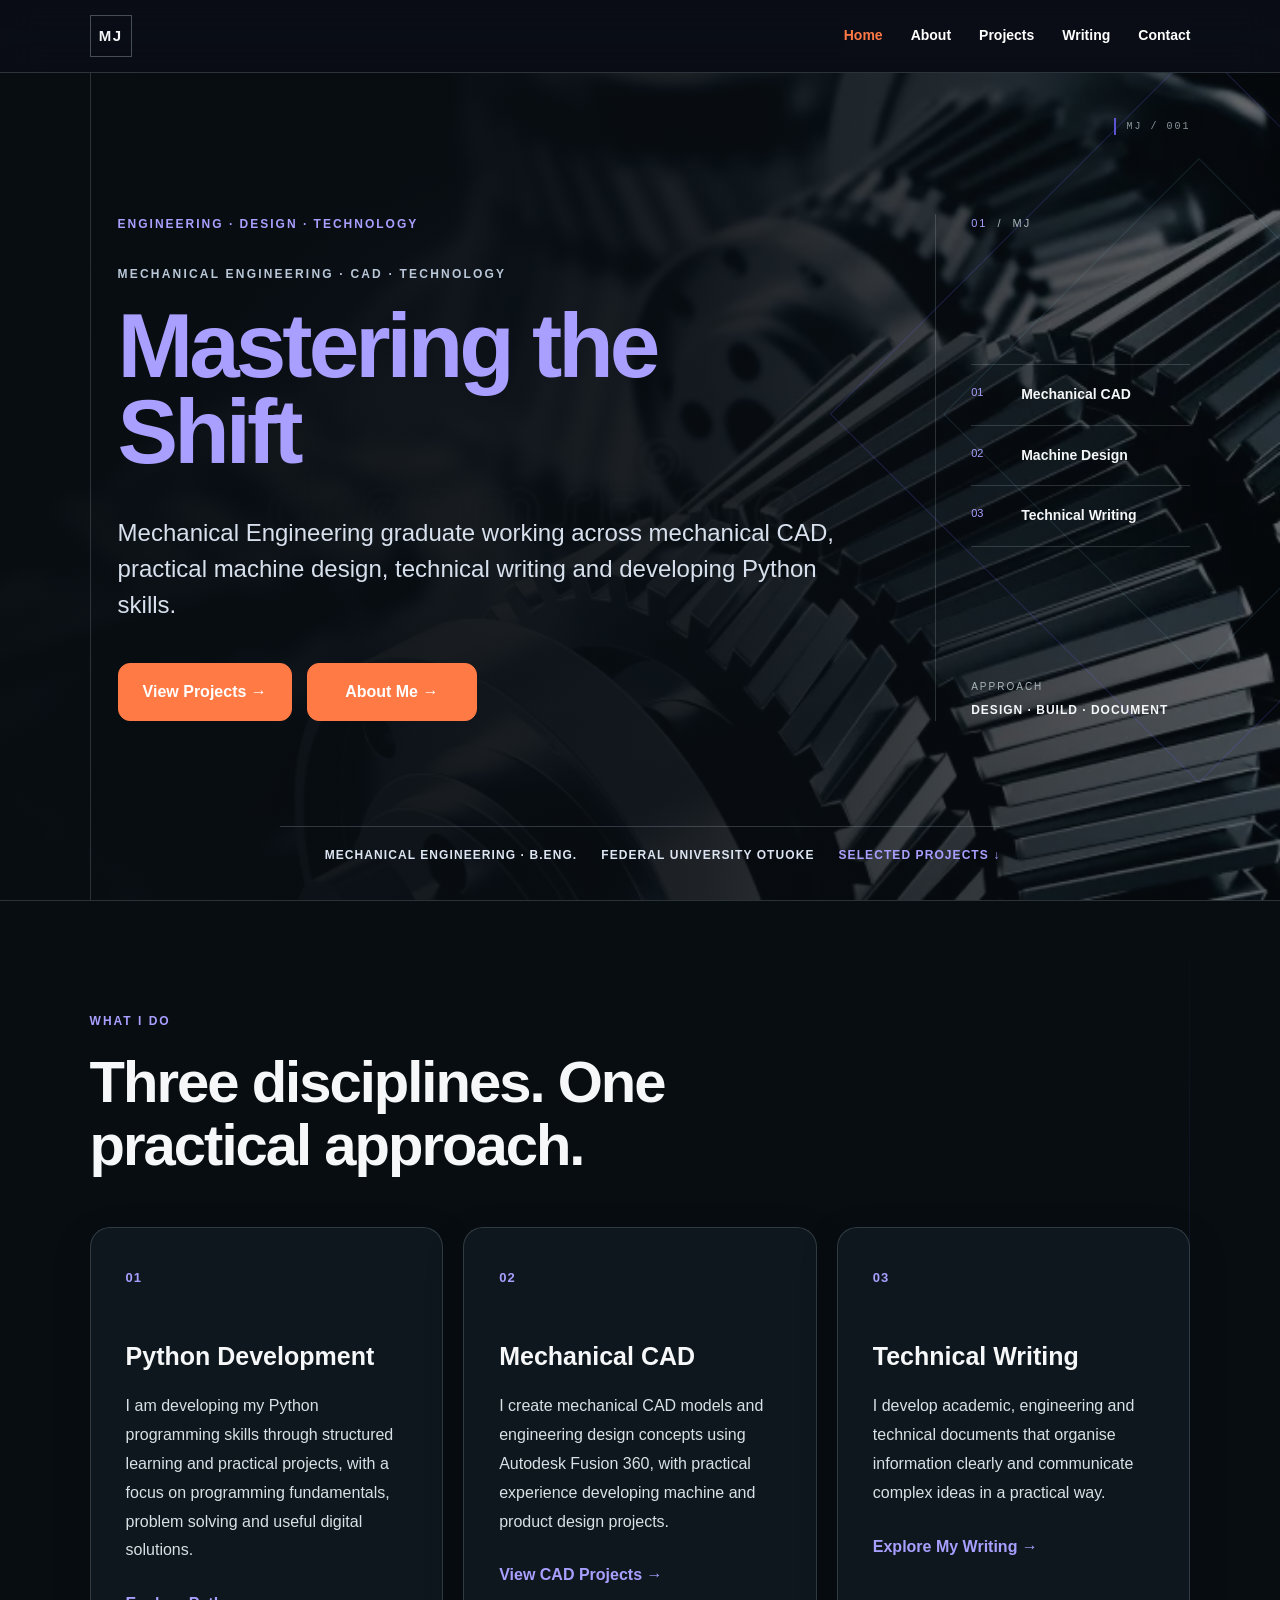
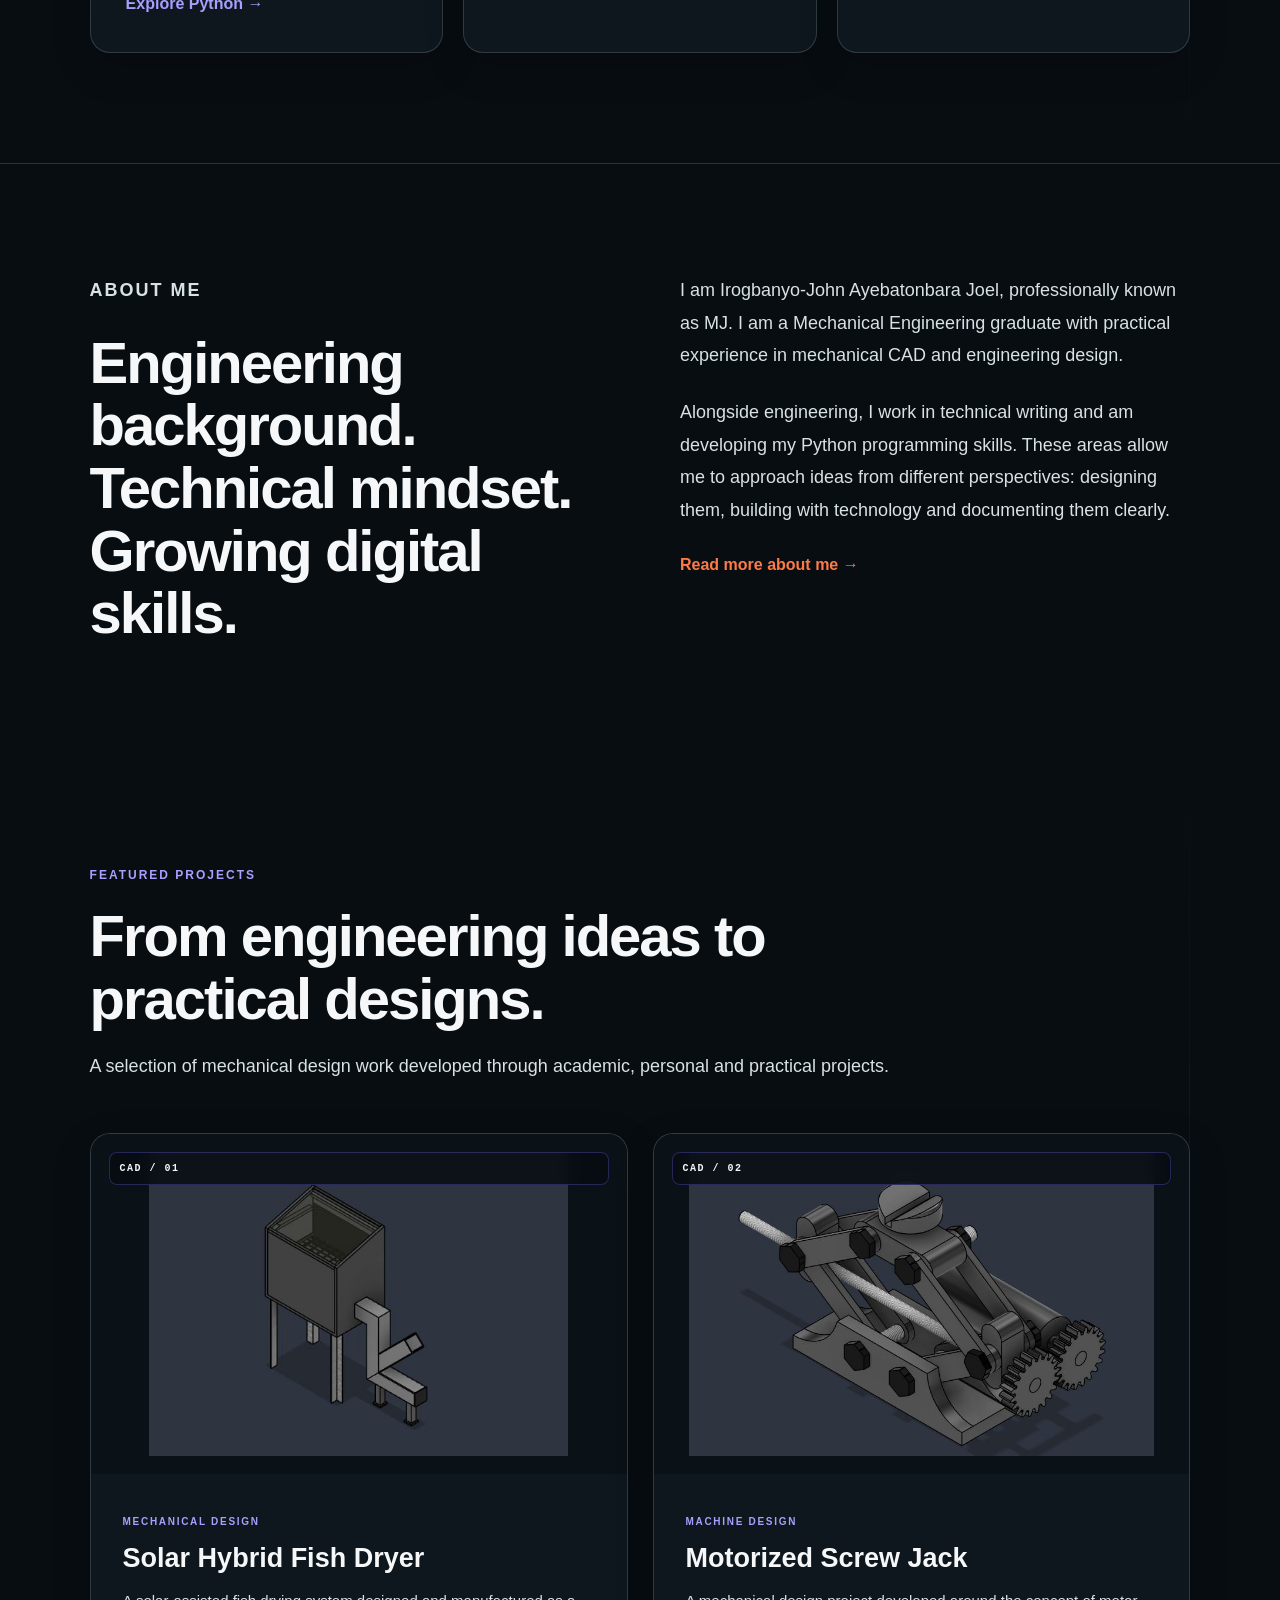
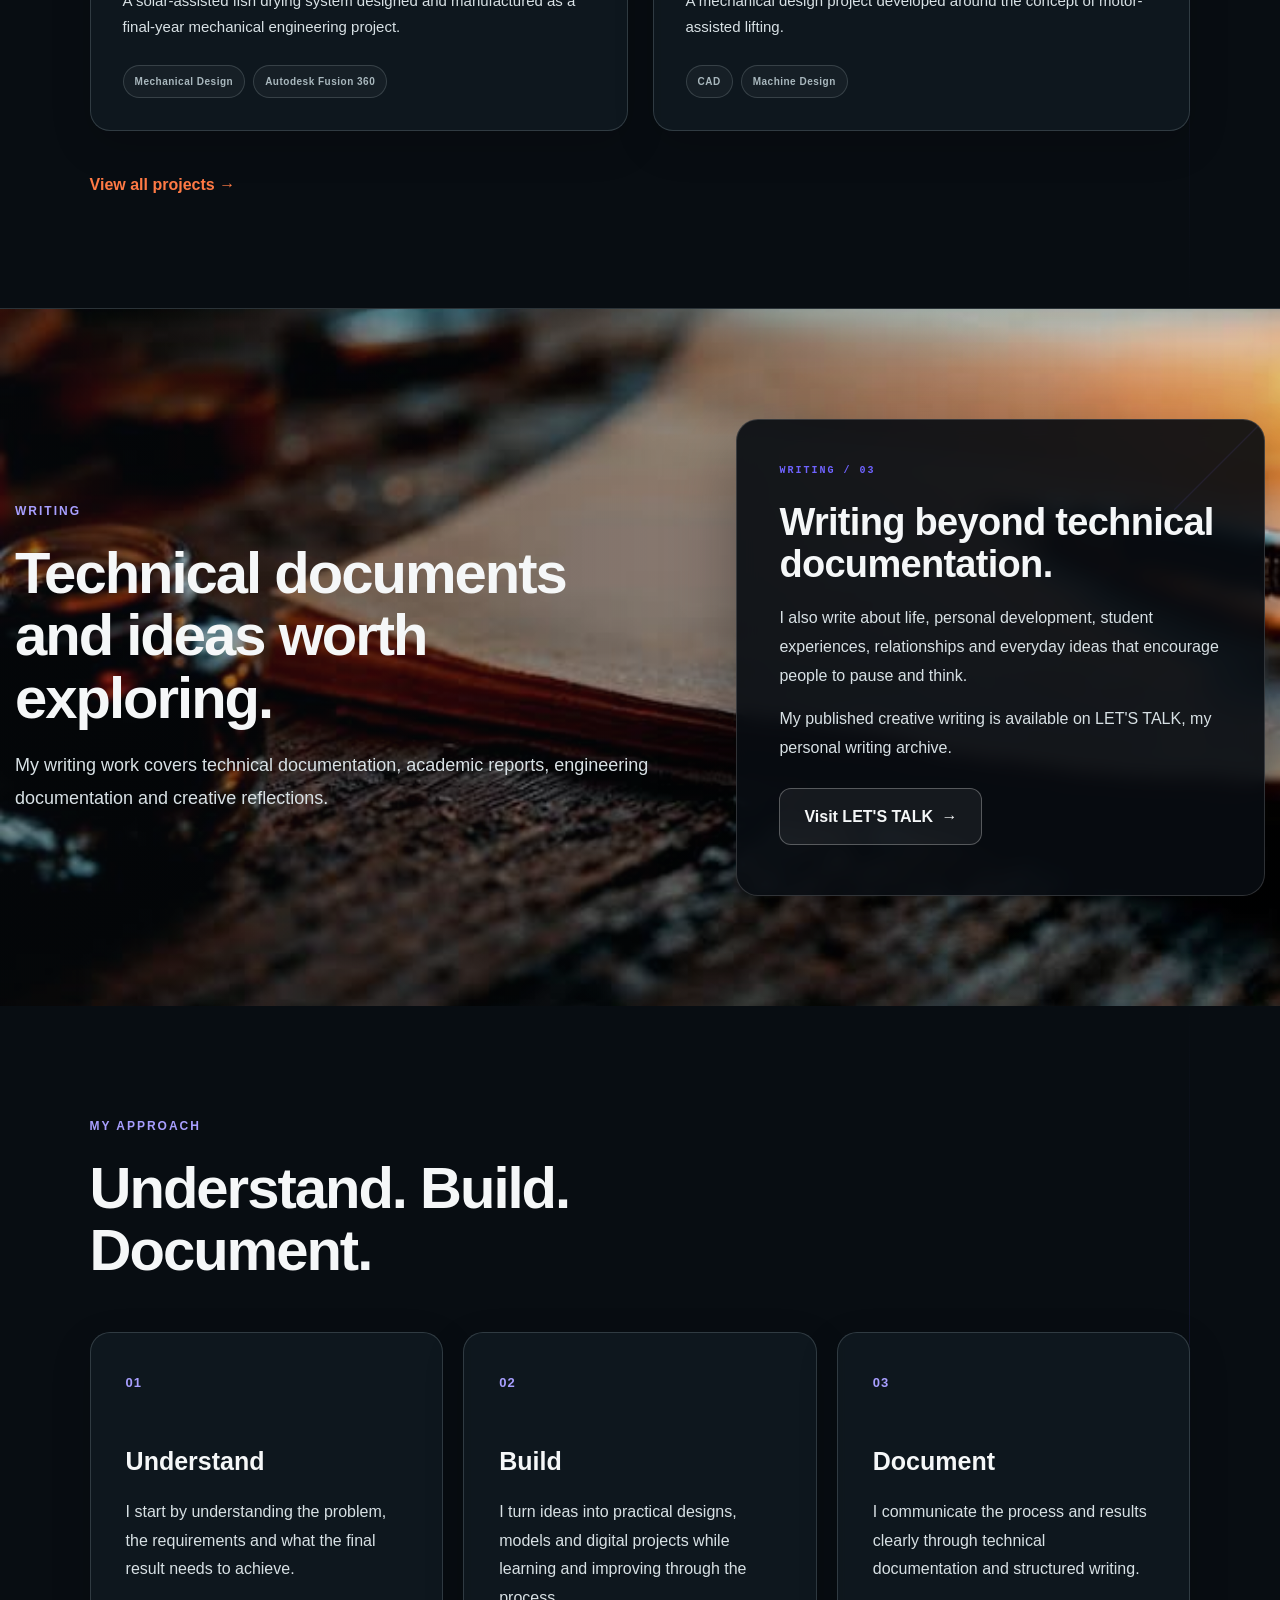
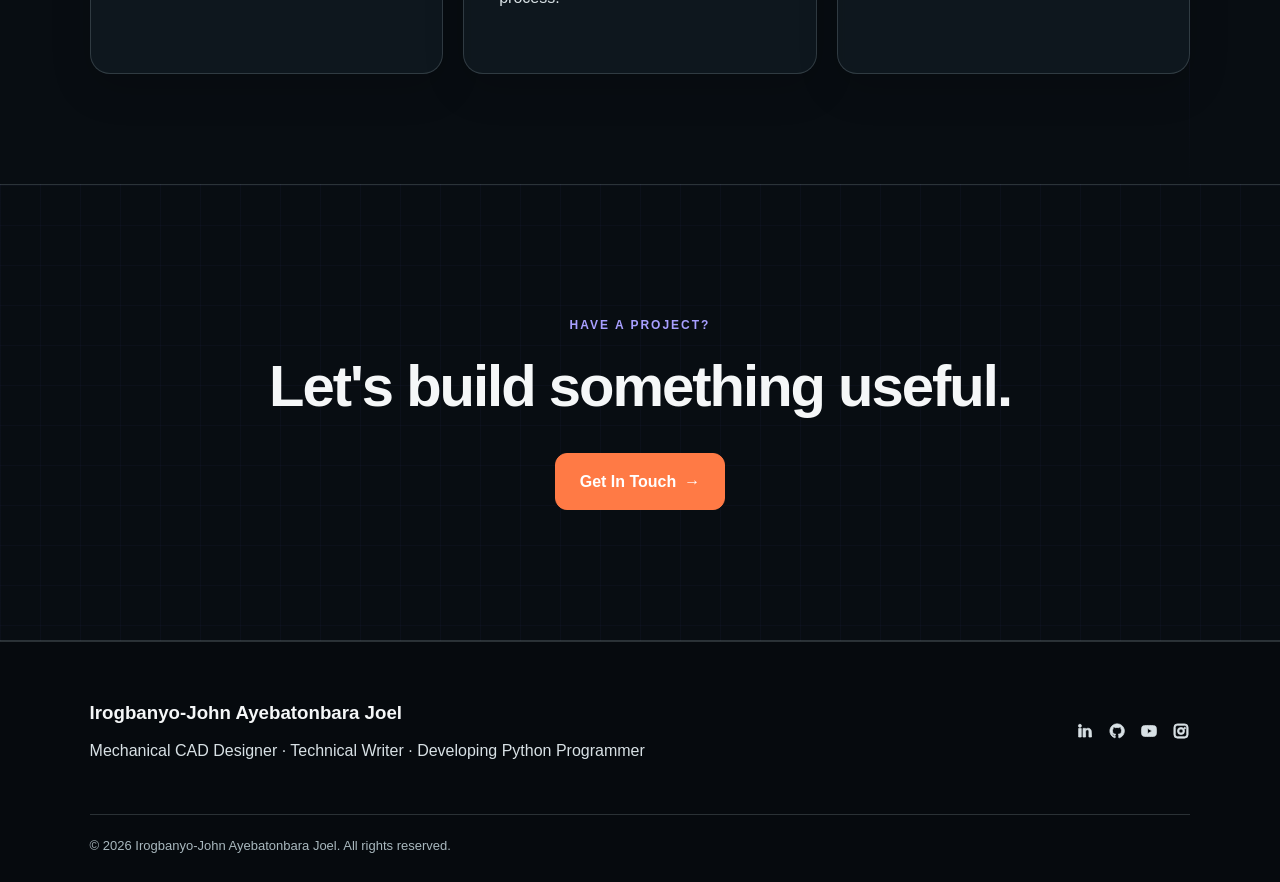
==== commit 2bfdde34: "Add files via upload" ====
--- a/index.html
+++ b/index.html
@@ -28,8 +28,8 @@
       "@type": "WebSite",
       "name": "Irogbanyo-John Ayebatonbara Joel",
       "description": "Portfolio of Irogbanyo-John Ayebatonbara Joel, a Mechanical Engineering graduate working across mechanical CAD design, Python development and technical writing.",
-      "url": "https://mjshub.netlify.app/",
-      "@id": "https://mjshub.netlify.app/#website"
+      "url": "https://YOUR-DOMAIN.COM/",
+      "@id": "https://YOUR-DOMAIN.COM/#website"
     },
     {
       "@type": "Person",
@@ -47,13 +47,13 @@
         "@type": "CollegeOrUniversity",
         "name": "Federal University Otuoke"
       },
-      "url": "https://mjshub.netlify.app/",
-      "mainEntityOfPage": "https://mjshub.netlify.app/"
+      "url": "https://YOUR-DOMAIN.COM/",
+      "mainEntityOfPage": "https://YOUR-DOMAIN.COM/"
     }
   ]
 }
 </script>
-<link href="https://mjshub.netlify.app/" rel="canonical"/><meta content="https://mjshub.netlify.app/" property="og:url"/><meta content="https://mjshub.netlify.app/images/cad.jpg" property="og:image"/><meta content="Irogbanyo-John Ayebatonbara Joel | Mechanical CAD, Python &amp; Technical Writing" property="og:image:alt"/><meta content="https://mjshub.netlify.app/images/cad.jpg" name="twitter:image"/></head>
+<link href="https://YOUR-DOMAIN.COM/" rel="canonical"/><meta content="https://YOUR-DOMAIN.COM/" property="og:url"/><meta content="https://YOUR-DOMAIN.COM/images/cad.jpg" property="og:image"/><meta content="Irogbanyo-John Ayebatonbara Joel | Mechanical CAD, Python &amp; Technical Writing" property="og:image:alt"/><meta content="https://YOUR-DOMAIN.COM/images/cad.jpg" name="twitter:image"/></head>
 <body>
 <a class="skip-link" href="#main-content">Skip to content</a>
 <!-- =========================
@@ -89,10 +89,16 @@
 <div class="hero-intro">
 <p class="eyebrow">ENGINEERING · DESIGN · TECHNOLOGY</p>
 <p class="hero-kicker">MECHANICAL ENGINEERING · CAD · TECHNOLOGY</p>
-<h1>Engineering design.<br/><span>Practical machines. Digital growth.</span></h1>
+<h1><span>Mastering the Shift</span></h1>
 <p class="hero-statement">Mechanical Engineering graduate working across mechanical CAD, practical machine design, technical writing and developing Python skills.</p>
 <div class="hero-buttons">
-<a class="button primary" href="projects.html">View Projects</a>
+    <a class="button primary" href="projects.html">
+        View Projects <span class="cta-arrow" aria-hidden="true">→</span>
+    </a>
+
+    <a class="button secondary" href="about.html">
+        About Me <span class="cta-arrow" aria-hidden="true">→</span>
+    </a>
 </div>
 </div>
 <div class="hero-side">
@@ -227,9 +233,14 @@
 </div>
 <div class="project-grid">
 <article class="project-card">
-<div class="project-image placeholder-image">
-                        PROJECT IMAGE
-                    </div>
+<div class="project-image real-image">
+    <img
+        src="images/solar-hybrid-fish-dryer.jpg"
+        alt="Solar Hybrid Fish Dryer mechanical design project"
+        loading="lazy"
+    />
+    <span class="image-label">CAD / 01</span>
+</div>
 <div class="project-content">
 <span class="project-type">
                             MECHANICAL DESIGN
@@ -253,9 +264,14 @@
 </div>
 </article>
 <article class="project-card">
-<div class="project-image placeholder-image">
-                        PROJECT IMAGE
-                    </div>
+<div class="project-image real-image">
+    <img
+        src="images/motorized-screw-jack.jpg"
+        alt="Motorized Screw Jack mechanical design project"
+        loading="lazy"
+    />
+    <span class="image-label">CAD / 02</span>
+</div>
 <div class="project-content">
 <span class="project-type">
                             MACHINE DESIGN
@@ -320,9 +336,12 @@
                     My published creative writing is available on
                     LET'S TALK, my personal writing archive.
                 </p>
-<a class="button secondary" href="https://mjsthought04.blogspot.com/" rel="noopener noreferrer" target="_blank">
-                    Visit LET'S TALK →
-                </a>
+<a class="button secondary home-lets-talk"
+   href="https://mjsthought04.blogspot.com/"
+   rel="noopener noreferrer"
+   target="_blank">
+    Visit LET'S TALK <span class="cta-arrow">→</span>
+</a>
 </div>
 </div>
 </section>
@@ -380,19 +399,21 @@
 </article>
 </div>
 </section>
-<!-- =========================
-             FINAL CTA
-        ========================== -->
+<!-- ==========================
+     FINAL CTA
+========================== -->
 <section class="cta">
-<p class="eyebrow">
-                HAVE A PROJECT?
-            </p>
-<h2>
-                Let's build something useful.
-            </h2>
-<a class="button primary" href="contact.html">
-                Get In Touch
-            </a>
+    <p class="eyebrow">
+        HAVE A PROJECT?
+    </p>
+
+    <h2>
+        Let's build something useful.
+    </h2>
+
+    <a class="button primary home-final-cta" href="contact.html">
+        Get In Touch <span class="cta-arrow" aria-hidden="true">→</span>
+    </a>
 </section>
 </main>
 <!-- =========================
--- a/css/style.css
+++ b/css/style.css
@@ -5528,4 +5528,713 @@
 
 
 /* ABOUT PROFILE — final requested positioning */
-.profile-photo-frame.profile-photo-circle img { object-position: 10% 140% !important; transform: scale(2.50) !important; transform-origin: 19% 0% !important; }
+.profile-photo-frame.profile-photo-circle img { object-position: 30% 140% !important; transform: scale(2.50) !important; transform-origin: 19% 0% !important; }
+
+
+/* =========================================================
+   CONTACT PAGE — COLORFUL SOCIAL / NETWORK VISUAL SYSTEM
+   Uses the supplied contact artwork while keeping all writing
+   readable through layered dark glass surfaces and overlays.
+========================================================= */
+.contact-art-hero,
+.contact-art-section,
+.contact-art-project {
+    position: relative;
+    overflow: hidden;
+    isolation: isolate;
+}
+
+.contact-art-hero {
+    min-height: 68vh;
+    background-image:
+        linear-gradient(90deg,
+            rgba(5, 9, 18, .96) 0%,
+            rgba(5, 9, 18, .86) 42%,
+            rgba(5, 9, 18, .58) 72%,
+            rgba(5, 9, 18, .42) 100%),
+        url("../images/contact.jpg") !important;
+    background-size: cover, cover !important;
+    background-position: center, center !important;
+    background-repeat: no-repeat, no-repeat !important;
+}
+
+.contact-art-hero::before {
+    content: "";
+    position: absolute;
+    inset: 0;
+    background:
+        radial-gradient(circle at 78% 28%, rgba(111,99,255,.18), transparent 30%),
+        linear-gradient(135deg, rgba(143,211,255,.08), transparent 42%);
+    pointer-events: none;
+    z-index: 0;
+}
+
+.contact-art-hero > div {
+    position: relative;
+    z-index: 2;
+    max-width: 900px;
+    padding: 38px 42px;
+    background: rgba(6, 10, 18, .66);
+    border: 1px solid rgba(255,255,255,.16);
+    border-radius: 24px;
+    box-shadow: 0 28px 80px rgba(0,0,0,.38);
+    backdrop-filter: blur(9px);
+}
+
+.contact-art-hero h1 {
+    color: #ffffff !important;
+    text-shadow: 0 3px 24px rgba(0,0,0,.38);
+}
+
+.contact-art-hero .hero-description {
+    color: #e2e9f2 !important;
+    max-width: 760px;
+}
+
+.contact-art-section {
+    background-image:
+        linear-gradient(90deg,
+            rgba(5, 9, 18, .94) 0%,
+            rgba(5, 9, 18, .86) 50%,
+            rgba(5, 9, 18, .72) 100%),
+        url("../images/contact-1.jpg") !important;
+    background-size: cover, cover !important;
+    background-position: center, center !important;
+    background-repeat: no-repeat, no-repeat !important;
+}
+
+.contact-art-section::before {
+    content: "";
+    position: absolute;
+    inset: 0;
+    background: linear-gradient(135deg, rgba(111,99,255,.08), transparent 48%, rgba(143,211,255,.07));
+    pointer-events: none;
+    z-index: 0;
+}
+
+.contact-art-section > .section-heading,
+.contact-art-section > .contact-grid {
+    position: relative;
+    z-index: 2;
+}
+
+.contact-art-section > .section-heading {
+    max-width: 850px;
+}
+
+.contact-art-section .section-heading h2 {
+    color: #ffffff !important;
+}
+
+.contact-art-section .section-heading > p:not(.eyebrow) {
+    color: #d9e3ee !important;
+}
+
+.contact-art-section .contact-card {
+    background: rgba(7, 13, 22, .84) !important;
+    border: 1px solid rgba(255,255,255,.16) !important;
+    border-radius: 22px !important;
+    box-shadow: 0 24px 65px rgba(0,0,0,.34);
+    backdrop-filter: blur(9px);
+}
+
+.contact-art-section .contact-card:hover {
+    background: rgba(16, 23, 38, .92) !important;
+    border-color: rgba(111,99,255,.52) !important;
+    transform: translateY(-8px);
+}
+
+.contact-art-section .contact-card h3 {
+    color: #ffffff !important;
+}
+
+.contact-art-section .contact-card p {
+    color: #d7e1eb !important;
+}
+
+.contact-art-section .contact-number {
+    color: #A89FFF !important;
+}
+
+.contact-art-section .contact-card .text-link {
+    color: #B9B2FF !important;
+}
+
+.contact-art-section .contact-card .text-link:hover {
+    color: #ffffff !important;
+}
+
+.contact-art-project {
+    background-image:
+        linear-gradient(90deg,
+            rgba(5, 9, 18, .95) 0%,
+            rgba(5, 9, 18, .82) 48%,
+            rgba(5, 9, 18, .62) 100%),
+        url("../images/contact.jpg") !important;
+    background-size: cover, cover !important;
+    background-position: center, 70% center !important;
+    background-repeat: no-repeat, no-repeat !important;
+}
+
+.contact-art-project::before {
+    content: "";
+    position: absolute;
+    inset: 0;
+    background: radial-gradient(circle at 78% 50%, rgba(111,99,255,.16), transparent 34%);
+    pointer-events: none;
+}
+
+.contact-art-project .contact-project-content {
+    position: relative;
+    z-index: 2;
+    max-width: 820px;
+    padding: 38px 42px;
+    background: rgba(6, 10, 18, .72);
+    border: 1px solid rgba(255,255,255,.15);
+    border-radius: 24px;
+    box-shadow: 0 28px 80px rgba(0,0,0,.38);
+    backdrop-filter: blur(9px);
+}
+
+.contact-art-project h2 {
+    color: #ffffff !important;
+}
+
+.contact-art-project p {
+    color: #dce5ef !important;
+}
+
+.contact-art-project .button.primary {
+    box-shadow: 0 14px 36px rgba(111,99,255,.22);
+}
+
+@media (max-width: 700px) {
+    .contact-art-hero,
+    .contact-art-section,
+    .contact-art-project {
+        background-position: center, 62% center !important;
+    }
+
+    .contact-art-hero > div,
+    .contact-art-project .contact-project-content {
+        padding: 28px 24px;
+        border-radius: 20px;
+    }
+
+    .contact-art-section .contact-card {
+        border-radius: 18px !important;
+    }
+}
+
+
+/* Modern contact form modal */
+body.modal-open {
+    overflow: hidden;
+}
+
+.contact-modal {
+    position: fixed;
+    inset: 0;
+    z-index: 9999;
+    display: grid;
+    place-items: center;
+    padding: 24px;
+    visibility: hidden;
+    opacity: 0;
+    pointer-events: none;
+    transition: opacity .25s ease, visibility .25s ease;
+}
+
+.contact-modal.is-open {
+    visibility: visible;
+    opacity: 1;
+    pointer-events: auto;
+}
+
+.contact-modal-backdrop {
+    position: absolute;
+    inset: 0;
+    background: rgba(2, 5, 12, .76);
+    backdrop-filter: blur(12px);
+    -webkit-backdrop-filter: blur(12px);
+}
+
+.contact-modal-dialog {
+    position: relative;
+    width: min(680px, 100%);
+    max-height: min(88vh, 820px);
+    overflow-y: auto;
+    padding: 38px;
+    border: 1px solid rgba(255, 122, 69, .58);
+    border-radius: 28px;
+    background: linear-gradient(145deg, rgba(15, 21, 34, .97), rgba(7, 12, 22, .96));
+    box-shadow: 0 35px 100px rgba(0,0,0,.62), 0 0 0 1px rgba(255,255,255,.04) inset, 0 0 45px rgba(255,122,69,.10);
+    transform: translateY(22px) scale(.97);
+    transition: transform .28s cubic-bezier(.2,.8,.2,1);
+}
+
+.contact-modal.is-open .contact-modal-dialog {
+    transform: translateY(0) scale(1);
+}
+
+.contact-modal-close {
+    position: absolute;
+    top: 18px;
+    right: 18px;
+    width: 42px;
+    height: 42px;
+    display: grid;
+    place-items: center;
+    border: 1px solid rgba(255,255,255,.12);
+    border-radius: 50%;
+    background: rgba(255,255,255,.06);
+    color: #fff;
+    font-size: 27px;
+    line-height: 1;
+    cursor: pointer;
+    transition: .2s ease;
+}
+
+.contact-modal-close:hover,
+.contact-modal-close:focus-visible {
+    color: #fff;
+    border-color: rgba(255,122,69,.75);
+    background: rgba(255,122,69,.16);
+    transform: rotate(90deg);
+    outline: none;
+}
+
+.contact-modal-header {
+    max-width: 560px;
+    padding-right: 44px;
+    margin-bottom: 26px;
+}
+
+.contact-modal-header h2 {
+    margin: 8px 0 10px;
+    color: #fff;
+}
+
+.contact-modal-header p {
+    margin: 0;
+    color: #cbd6e3;
+    line-height: 1.7;
+}
+
+.contact-modal .contact-form {
+    display: grid;
+    gap: 18px;
+}
+
+.contact-modal .form-field {
+    display: grid;
+    gap: 8px;
+}
+
+.contact-modal .form-field label {
+    color: #eef4fa;
+    font-weight: 600;
+    font-size: .92rem;
+}
+
+.contact-modal .form-field input,
+.contact-modal .form-field select,
+.contact-modal .form-field textarea {
+    width: 100%;
+    border: 1px solid rgba(255,255,255,.13);
+    border-radius: 13px;
+    padding: 13px 14px;
+    background: rgba(255,255,255,.055);
+    color: #fff;
+    font: inherit;
+    outline: none;
+    transition: border-color .2s ease, background .2s ease, box-shadow .2s ease;
+}
+
+.contact-modal .form-field select option {
+    background: #0c1321;
+    color: #fff;
+}
+
+.contact-modal .form-field textarea {
+    min-height: 145px;
+    resize: vertical;
+}
+
+.contact-modal .form-field input:focus,
+.contact-modal .form-field select:focus,
+.contact-modal .form-field textarea:focus {
+    border-color: rgba(255,122,69,.9);
+    background: rgba(255,255,255,.075);
+    box-shadow: 0 0 0 4px rgba(255,122,69,.11);
+}
+
+.contact-modal .button.primary {
+    justify-self: start;
+    margin-top: 2px;
+}
+
+.contact-modal .form-note {
+    margin: -6px 0 0;
+    color: #9eacba;
+    font-size: .85rem;
+}
+
+.contact-form-toggle .cta-arrow,
+.contact-modal .cta-arrow {
+    display: inline-block;
+    margin-left: 7px;
+    transition: transform .2s ease;
+}
+
+.contact-form-toggle:hover .cta-arrow,
+.contact-form-toggle:focus-visible .cta-arrow,
+.contact-modal .button.primary:hover .cta-arrow {
+    transform: translateX(5px);
+}
+
+@media (max-width: 700px) {
+    .contact-modal {
+        padding: 14px;
+    }
+
+    .contact-modal-dialog {
+        padding: 30px 22px 24px;
+        border-radius: 22px;
+        max-height: 92vh;
+    }
+
+    .contact-modal-header {
+        padding-right: 40px;
+    }
+
+    .contact-modal-close {
+        top: 13px;
+        right: 13px;
+    }
+}
+
+@media (prefers-reduced-motion: reduce) {
+    .contact-modal,
+    .contact-modal-dialog,
+    .contact-modal-close {
+        transition: none;
+    }
+}
+
+/* =========================================
+   MJ HUB GLOBAL CTA STYLE
+========================================= */
+
+.button.primary,
+a.button.primary,
+button.button.primary {
+    background: #FF7A45 !important;
+    color: #FFFFFF !important;
+    border: 1px solid #FF7A45 !important;
+    box-shadow: none;
+    transition:
+        background 0.25s ease,
+        border-color 0.25s ease,
+        box-shadow 0.25s ease,
+        transform 0.25s ease;
+}
+
+.button.primary:hover,
+.button.primary:focus-visible,
+a.button.primary:hover,
+a.button.primary:focus-visible,
+button.button.primary:hover,
+button.button.primary:focus-visible {
+    background: #D9572A !important;
+    color: #FFFFFF !important;
+    border-color: #FF9A70 !important;
+    box-shadow: 0 10px 30px rgba(255, 122, 69, 0.25);
+    transform: translateY(-3px);
+}
+
+
+/* =========================================
+   HOMEPAGE CTA LINKS
+========================================= */
+
+/* Main CTA buttons */
+.hero-buttons .button,
+.hero-new .button {
+    background: #FF7A45 !important;
+    color: #FFFFFF !important;
+    border-color: #FF7A45 !important;
+}
+
+/* Main CTA hover */
+.hero-buttons .button:hover,
+.hero-buttons .button:focus-visible,
+.hero-new .button:hover,
+.hero-new .button:focus-visible {
+    background: #D9572A !important;
+    color: #FFFFFF !important;
+    border-color: #FF9A70 !important;
+    box-shadow: 0 12px 30px rgba(255, 122, 69, 0.28) !important;
+    transform: translateY(-3px);
+}
+
+/* Homepage text CTAs */
+.home-cta,
+.home-cta a,
+.text-link,
+.view-all,
+.read-more,
+.explore-link {
+    transition:
+        color 0.25s ease,
+        background 0.25s ease,
+        border-color 0.25s ease,
+        transform 0.25s ease,
+        box-shadow 0.25s ease;
+}
+
+/* Orange text CTA */
+.home-cta a,
+.text-link,
+.view-all,
+.read-more,
+.explore-link {
+    color: #FF7A45 !important;
+}
+
+/* Hover treatment */
+.home-cta a:hover,
+.home-cta a:focus-visible,
+.text-link:hover,
+.text-link:focus-visible,
+.view-all:hover,
+.view-all:focus-visible,
+.read-more:hover,
+.read-more:focus-visible,
+.explore-link:hover,
+.explore-link:focus-visible {
+    color: #FF9A70 !important;
+    transform: translateX(4px);
+}
+
+/* CTA arrows */
+.home-cta a .cta-arrow,
+.text-link .cta-arrow,
+.view-all .cta-arrow,
+.read-more .cta-arrow,
+.explore-link .cta-arrow {
+    display: inline-block;
+    margin-left: 7px;
+    transition: transform 0.25s ease;
+}
+
+.home-cta a:hover .cta-arrow,
+.text-link:hover .cta-arrow,
+.view-all:hover .cta-arrow,
+.read-more:hover .cta-arrow,
+.explore-link:hover .cta-arrow {
+    transform: translateX(5px);
+}
+
+/* =========================================
+   HOMEPAGE FINAL CTA
+   ========================================= */
+
+.cta .home-final-cta {
+    display: inline-flex;
+    align-items: center;
+    justify-content: center;
+    gap: 8px;
+
+    background: #FF7A45 !important;
+    color: #FFFFFF !important;
+    border: 1px solid #FF7A45 !important;
+
+    text-decoration: none;
+    transition:
+        background 0.25s ease,
+        border-color 0.25s ease,
+        box-shadow 0.25s ease,
+        transform 0.25s ease;
+}
+
+.cta .home-final-cta:hover {
+    background: #D9572A !important;
+    color: #FFFFFF !important;
+    border-color: #FF9A70 !important;
+
+    box-shadow:
+        0 12px 30px rgba(255, 122, 69, 0.28);
+
+    transform: translateY(-3px);
+}
+
+.cta .home-final-cta .cta-arrow {
+    display: inline-block;
+    transition: transform 0.25s ease;
+}
+
+.cta .home-final-cta:hover .cta-arrow {
+    transform: translateX(5px);
+}
+
+/* =========================================
+   HOMEPAGE VISIT LET'S TALK
+   ========================================= */
+
+.button.secondary.home-lets-talk {
+    background: #FF7A45 !important;
+    color: #FFFFFF !important;
+    border-color: #FF7A45 !important;
+    box-shadow: none !important;
+}
+
+.button.secondary.home-lets-talk:hover {
+    background: #D9572A !important;
+    color: #FFFFFF !important;
+    border-color: #FF9A70 !important;
+    box-shadow: 0 14px 30px rgba(255, 122, 69, 0.28) !important;
+    transform: translateY(-3px);
+}
+
+.button.secondary.home-lets-talk .cta-arrow {
+    display: inline-block;
+    margin-left: 4px;
+    transition: transform 0.25s ease;
+}
+
+.button.secondary.home-lets-talk:hover .cta-arrow {
+    transform: translateX(5px);
+}
+
+/* =========================================================
+   MOBILE CTA + INTERACTIVE SURFACE OPTIMIZATION
+========================================================= */
+
+@media (max-width: 768px) {
+
+    /* CTA buttons */
+    .hero-buttons {
+        display: flex;
+        flex-direction: column;
+        align-items: stretch;
+        gap: 12px;
+        width: 100%;
+    }
+
+    .hero-buttons .button {
+        width: 100%;
+        min-height: 48px;
+        justify-content: center;
+    }
+
+    /* Keep the arrow comfortable on touch screens */
+    .cta-arrow {
+        margin-left: 8px;
+        transform: none !important;
+    }
+
+    /* Prevent desktop hover movement from feeling awkward on mobile */
+    .button:hover,
+    .button:focus-visible {
+        transform: none;
+    }
+
+    /* Interactive cards */
+    .project-card:hover,
+    .service-card:hover,
+    .writing-card:hover,
+    .mechanical-card:hover,
+    .programming-card:hover,
+    .paper:hover {
+        transform: none;
+    }
+
+    /* Give touch users a clear active response */
+    .button:active {
+        transform: scale(0.98);
+        box-shadow: 0 6px 18px var(--cta-glow);
+    }
+
+    .project-card:active,
+    .service-card:active,
+    .writing-card:active,
+    .mechanical-card:active,
+    .programming-card:active,
+    .paper:active {
+        border-color: var(--cta);
+        background: rgba(255, 122, 69, 0.06);
+    }
+
+    /* Make text links easy to tap */
+    .text-link {
+        display: inline-flex;
+        align-items: center;
+        min-height: 44px;
+    }
+}
+
+/* Small phones */
+@media (max-width: 480px) {
+
+    .hero-buttons {
+        gap: 10px;
+    }
+
+    .hero-buttons .button {
+        min-height: 50px;
+        padding: 13px 18px;
+    }
+
+    .cta-arrow {
+        margin-left: 7px;
+    }
+}
+
+/* ================================
+   NAVIGATION BAR FIX
+================================ */
+
+.site-header,
+header,
+.navbar,
+.nav-wrap,
+nav {
+    background: rgba(10, 14, 22, 0.92) !important;
+    color: #ffffff;
+    border-color: rgba(255, 255, 255, 0.08);
+}
+
+/* Navigation links */
+.nav-links a,
+nav a {
+    color: #ffffff !important;
+}
+
+/* Hover and active navigation links */
+.nav-links a:hover,
+.nav-links a:focus-visible,
+nav a:hover,
+nav a:focus-visible {
+    color: #ff7a45 !important;
+}
+
+/* Active/current page */
+.nav-links a.active,
+.nav-links a[aria-current="page"],
+nav a.active,
+nav a[aria-current="page"] {
+    color: #ff7a45 !important;
+}
+
+/* Mobile menu */
+.nav-links {
+    background: rgba(10, 14, 22, 0.96);
+}
+
+/* Hamburger icon */
+.menu-toggle span,
+.hamburger span {
+    background: #ffffff !important;
+}
+
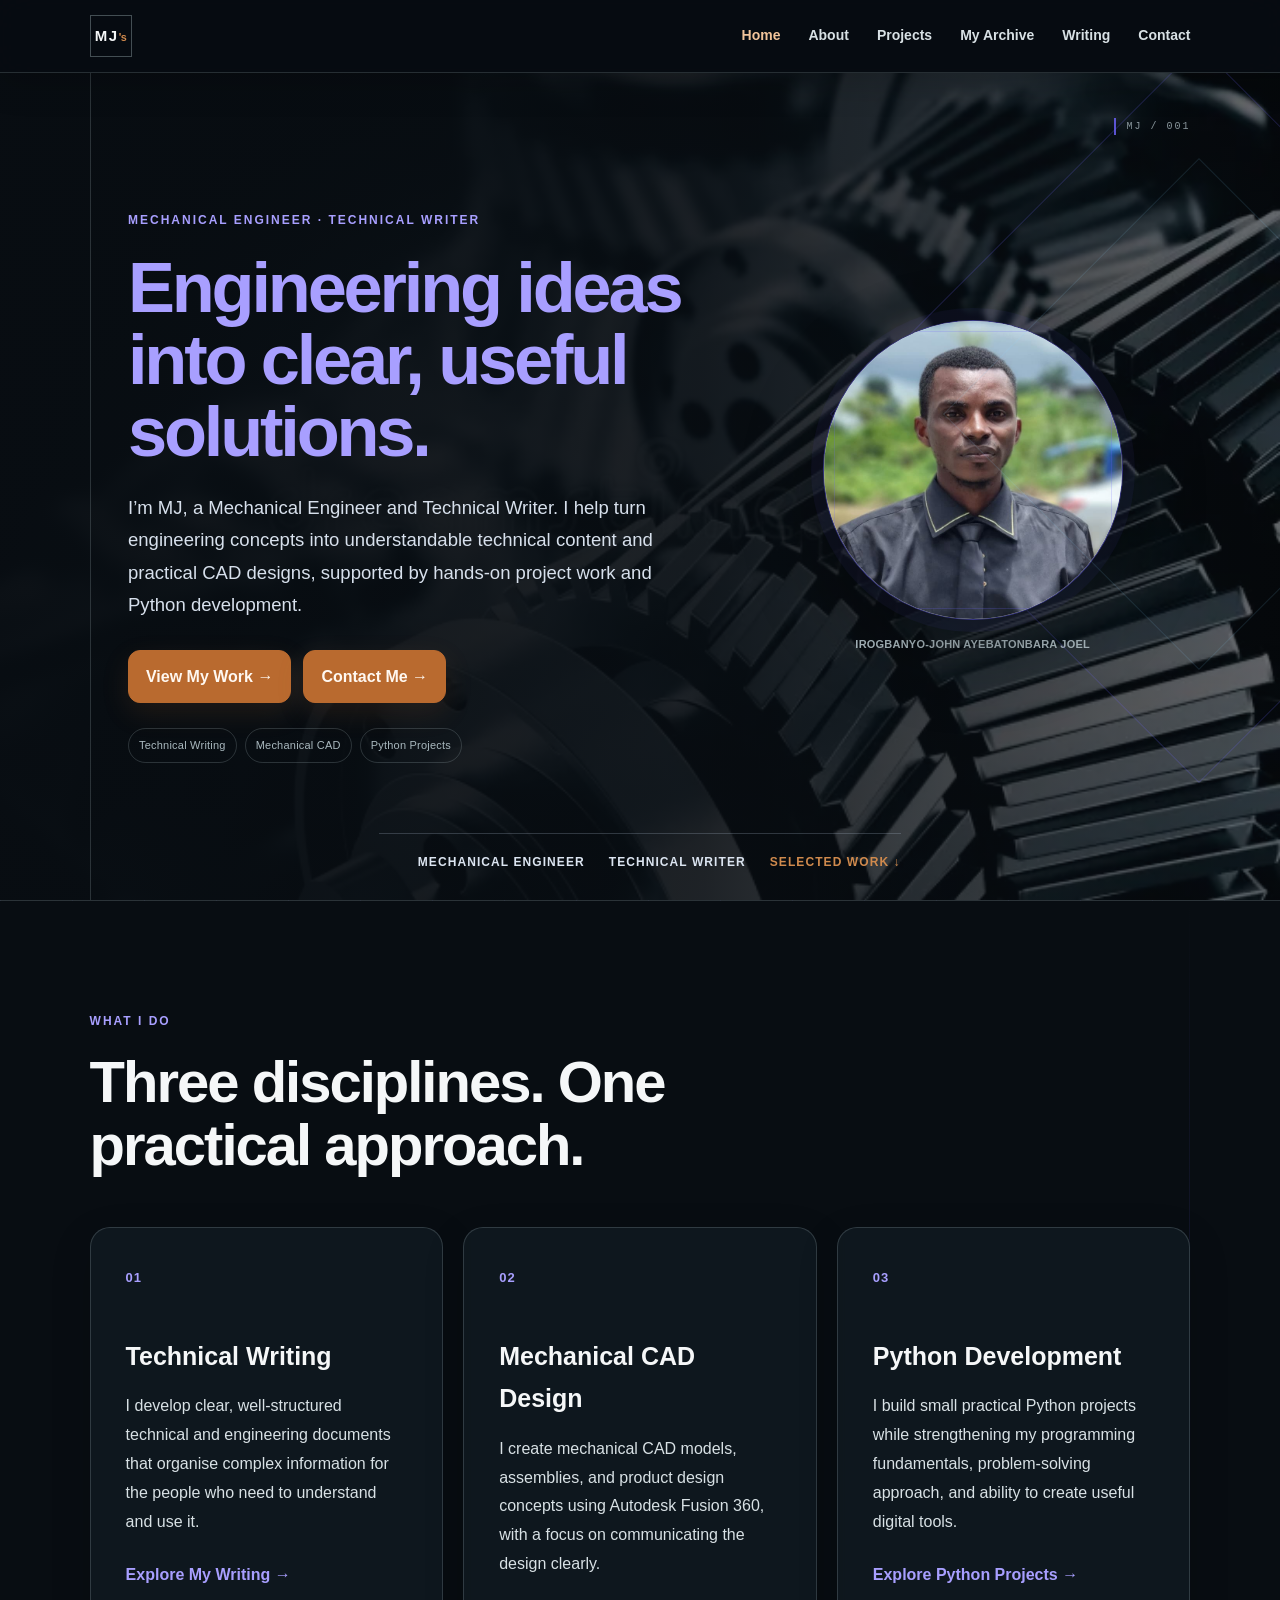
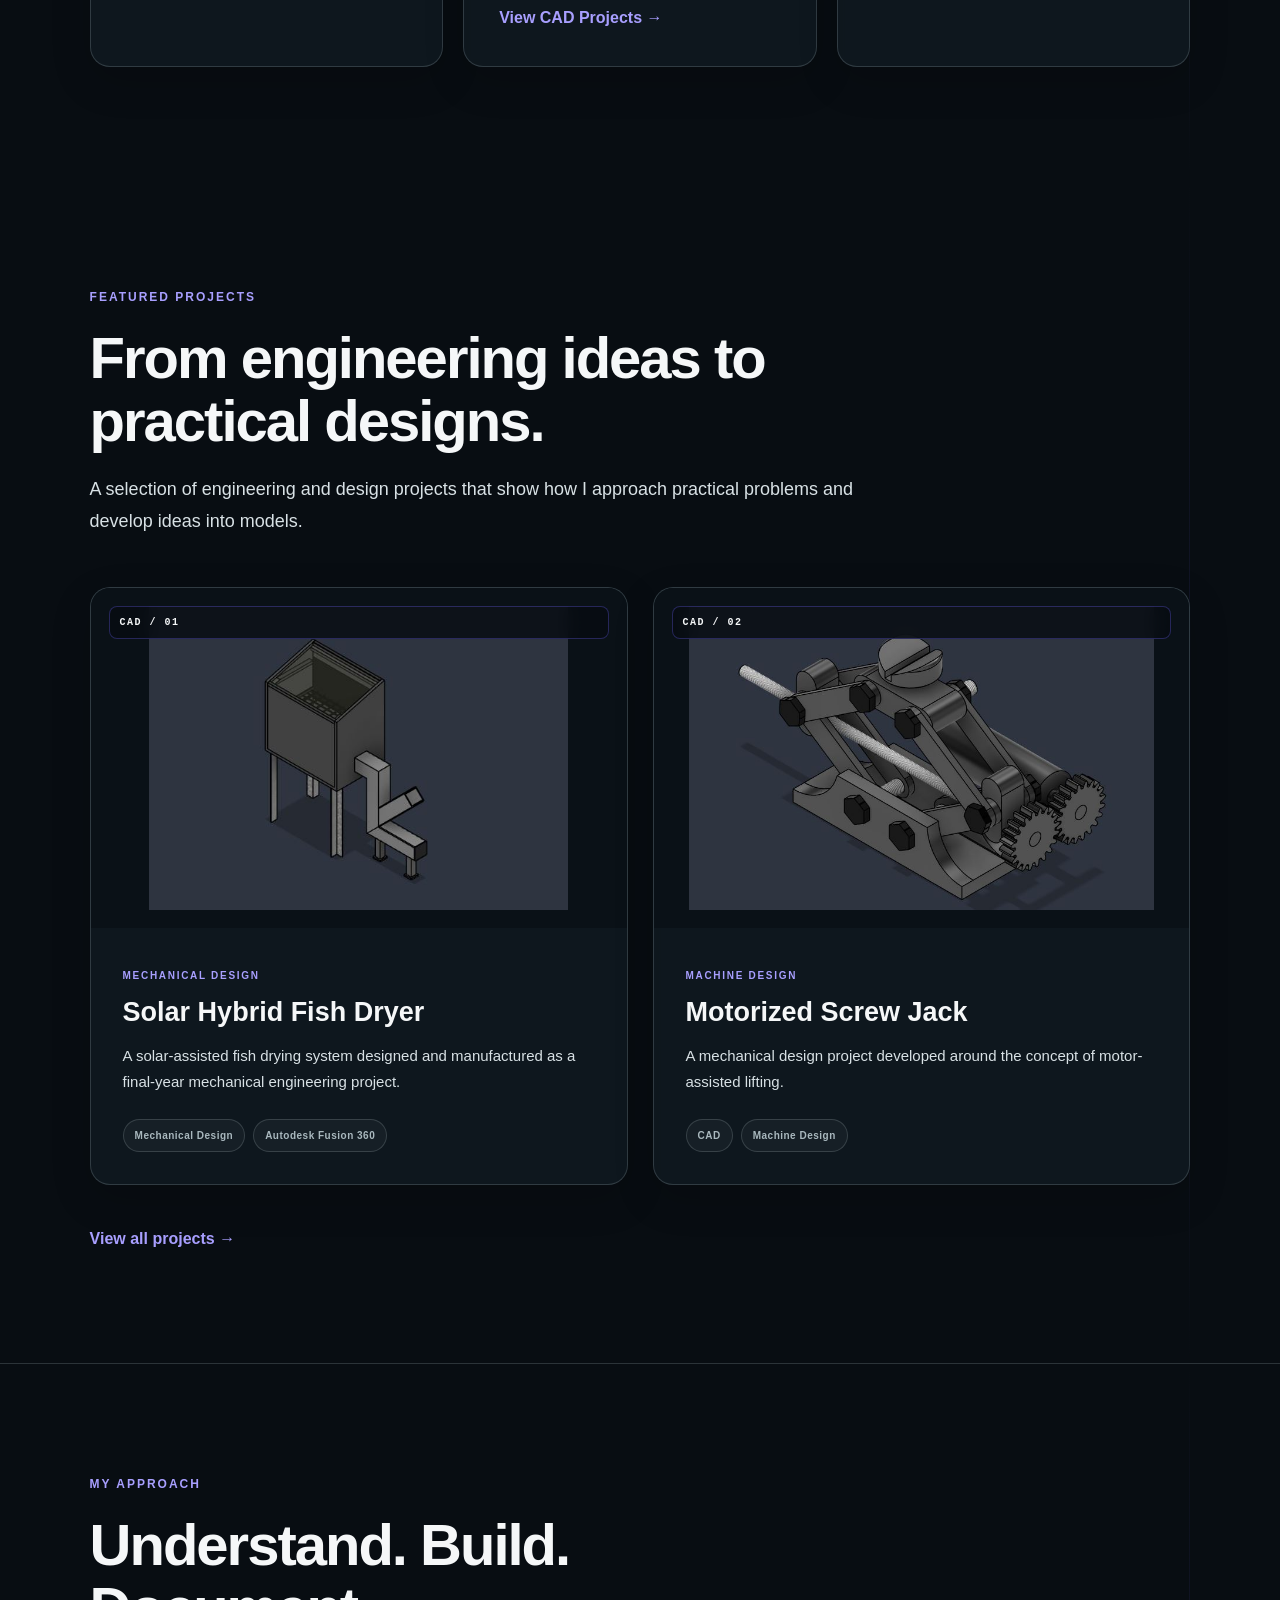
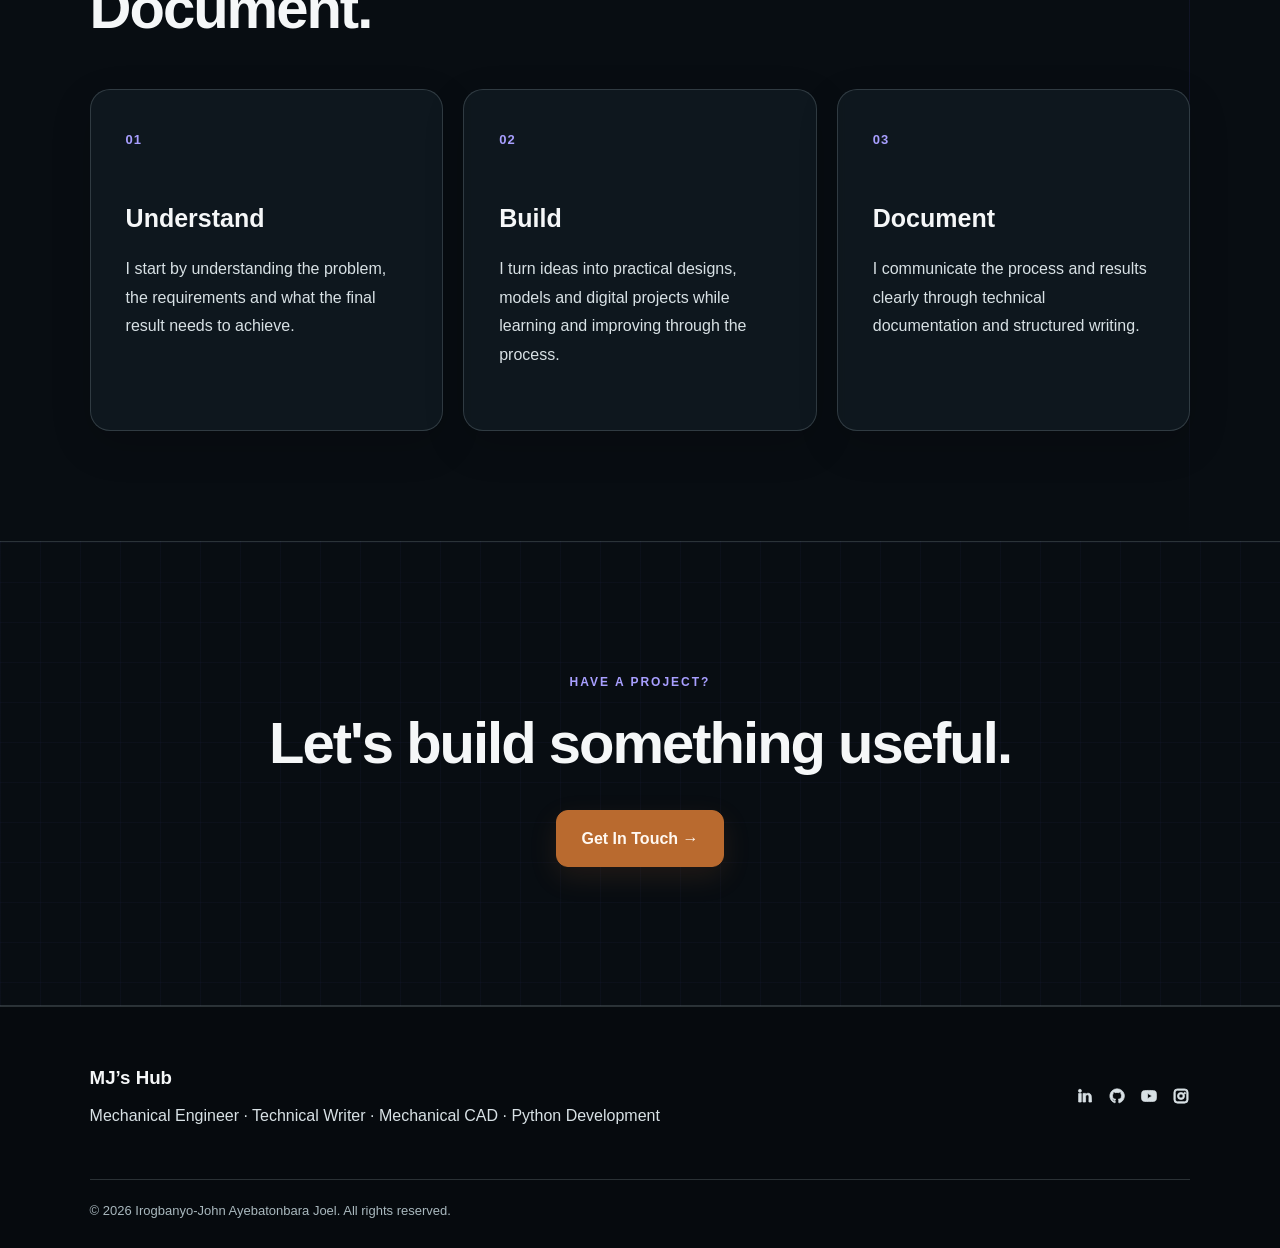
==== commit fe520d76: "Update" ====
--- a/index.html
+++ b/index.html
@@ -3,57 +3,81 @@
 <html lang="en">
 <head>
 <meta charset="utf-8"/>
-<meta content="width=device-width, initial-scale=1.0" name="viewport"/>
-<title>Irogbanyo-John Ayebatonbara Joel | Mechanical CAD, Python &amp; Technical Writing</title>
-<meta content="Portfolio of Irogbanyo-John Ayebatonbara Joel, a Mechanical Engineering graduate working across mechanical CAD design, Python development and technical writing." name="description"/>
-<link href="css/style.css" rel="stylesheet"/>
-<link href="favicon.svg" rel="icon" type="image/svg+xml"/>
-<meta content="#080d12" name="theme-color"/>
-<meta content="Irogbanyo-John Ayebatonbara Joel" name="author"/>
-<meta content="index, follow, max-image-preview:large" name="robots"/>
-<!-- Open Graph / social sharing -->
-<meta content="Irogbanyo-John Ayebatonbara Joel" property="og:site_name"/>
-<meta content="website" property="og:type"/>
-<meta content="Irogbanyo-John Ayebatonbara Joel | Mechanical CAD, Python &amp; Technical Writing" property="og:title"/>
-<meta content="Portfolio of Irogbanyo-John Ayebatonbara Joel, a Mechanical Engineering graduate working across mechanical CAD design, Python development and technical writing." property="og:description"/>
-<meta content="en_NG" property="og:locale"/>
-<meta content="summary_large_image" name="twitter:card"/>
-<meta content="Irogbanyo-John Ayebatonbara Joel | Mechanical CAD, Python &amp; Technical Writing" name="twitter:title"/>
-<meta content="Portfolio of Irogbanyo-John Ayebatonbara Joel, a Mechanical Engineering graduate working across mechanical CAD design, Python development and technical writing." name="twitter:description"/>
+<meta name="viewport" content="width=device-width, initial-scale=1.0"/>
+<title>MJ’s Hub | Mechanical Engineer & Technical Writer</title>
+<meta name="description" content="Portfolio of MJ, a Mechanical Engineer and Technical Writer showcasing technical writing, mechanical CAD design, engineering projects and developing Python work."/>
+<meta name="author" content="Irogbanyo-John Ayebatonbara Joel"/>
+<meta name="robots" content="index, follow, max-image-preview:large"/>
+<meta name="theme-color" content="#0b1020"/>
+<link rel="canonical" href="https://irojoel04-pixel.github.io/mjstechhub/"/>
+<link rel="icon" href="favicon.svg" type="image/svg+xml"/>
+<link rel="stylesheet" href="css/style.css"/>
+<meta property="og:site_name" content="MJ's Hub"/>
+<meta property="og:type" content="website"/>
+<meta property="og:url" content="https://irojoel04-pixel.github.io/mjstechhub/"/>
+<meta property="og:title" content="MJ’s Hub | Mechanical Engineer & Technical Writer"/>
+<meta property="og:description" content="Portfolio of MJ, a Mechanical Engineer and Technical Writer showcasing technical writing, mechanical CAD design, engineering projects and developing Python work."/>
+<meta property="og:image" content="https://irojoel04-pixel.github.io/mjstechhub/images/cad.jpg"/>
+<meta property="og:image:alt" content="Mechanical CAD design work by Irogbanyo-John Ayebatonbara Joel"/>
+<meta property="og:locale" content="en_NG"/>
+<meta name="twitter:card" content="summary_large_image"/>
+<meta name="twitter:title" content="MJ’s Hub | Mechanical Engineer & Technical Writer"/>
+<meta name="twitter:description" content="Portfolio of MJ, a Mechanical Engineer and Technical Writer showcasing technical writing, mechanical CAD design, engineering projects and developing Python work."/>
+<meta name="twitter:image" content="https://irojoel04-pixel.github.io/mjstechhub/images/cad.jpg"/>
 <script type="application/ld+json">
 {
   "@context": "https://schema.org",
   "@graph": [
     {
       "@type": "WebSite",
-      "name": "Irogbanyo-John Ayebatonbara Joel",
-      "description": "Portfolio of Irogbanyo-John Ayebatonbara Joel, a Mechanical Engineering graduate working across mechanical CAD design, Python development and technical writing.",
-      "url": "https://YOUR-DOMAIN.COM/",
-      "@id": "https://YOUR-DOMAIN.COM/#website"
+      "@id": "https://irojoel04-pixel.github.io/mjstechhub/#website",
+      "url": "https://irojoel04-pixel.github.io/mjstechhub/",
+      "name": "MJ's Hub",
+      "alternateName": "Irogbanyo-John Ayebatonbara Joel",
+      "description": "Engineering, design, technology and technical writing portfolio of Irogbanyo-John Ayebatonbara Joel.",
+      "inLanguage": "en-NG"
     },
     {
       "@type": "Person",
       "@id": "#main-person",
       "name": "Irogbanyo-John Ayebatonbara Joel",
       "alternateName": "MJ",
-      "jobTitle": "Mechanical Engineering Graduate, Mechanical CAD Designer, Technical Writer, Developing Python Programmer",
+      "jobTitle": "Mechanical Engineer, Technical Writer, Mechanical CAD Designer",
       "sameAs": [
         "https://www.linkedin.com/in/irogbanyo-john-ayebatonbara-joel",
         "https://github.com/irojoel04-pixel",
         "https://youtube.com/@irojoel04",
-        "https://instagram.com/irojoel04"
+        "https://instagram.com/irojoel04",
+        "https://tiktok.com/@irojoel"
       ],
       "alumniOf": {
         "@type": "CollegeOrUniversity",
         "name": "Federal University Otuoke"
       },
-      "url": "https://YOUR-DOMAIN.COM/",
-      "mainEntityOfPage": "https://YOUR-DOMAIN.COM/"
+      "url": "https://irojoel04-pixel.github.io/mjstechhub/"
+    },
+    {
+      "@type": "WebPage",
+      "@id": "https://irojoel04-pixel.github.io/mjstechhub/#webpage",
+      "url": "https://irojoel04-pixel.github.io/mjstechhub/",
+      "name": "MJ's Hub | Irogbanyo-John Ayebatonbara Joel",
+      "description": "Portfolio of MJ, a Mechanical Engineer and Technical Writer showcasing technical writing, mechanical CAD design, engineering projects and developing Python work.",
+      "isPartOf": {
+        "@id": "https://irojoel04-pixel.github.io/mjstechhub/#website"
+      },
+      "inLanguage": "en-NG",
+      "primaryImageOfPage": {
+        "@type": "ImageObject",
+        "url": "https://irojoel04-pixel.github.io/mjstechhub/images/cad.jpg"
+      },
+      "mainEntity": {
+        "@id": "#main-person"
+      }
     }
   ]
 }
 </script>
-<link href="https://YOUR-DOMAIN.COM/" rel="canonical"/><meta content="https://YOUR-DOMAIN.COM/" property="og:url"/><meta content="https://YOUR-DOMAIN.COM/images/cad.jpg" property="og:image"/><meta content="Irogbanyo-John Ayebatonbara Joel | Mechanical CAD, Python &amp; Technical Writing" property="og:image:alt"/><meta content="https://YOUR-DOMAIN.COM/images/cad.jpg" name="twitter:image"/></head>
+</head>
 <body>
 <a class="skip-link" href="#main-content">Skip to content</a>
 <!-- =========================
@@ -62,7 +86,7 @@
 <header class="site-header">
 <div class="nav-container">
 <a aria-label="Home" class="site-logo" href="index.html">
-<span>MJ</span>
+<span>MJ<span class="logo-apostrophe">'s</span></span>
 </a>
 <button aria-expanded="false" aria-label="Open navigation menu" class="menu-toggle" type="button">
 <span></span>
@@ -74,6 +98,7 @@
 <a href="about.html">About</a>
 
 <a href="projects.html">Projects</a>
+<a href="archive.html">My Archive</a>
 <a href="writing.html">Writing</a>
 <a href="contact.html">Contact</a>
 </nav>
@@ -83,35 +108,32 @@
 <!-- =========================
              HERO
         ========================== -->
-<section class="hero hero-new">
-<div class="hero-line"></div>
-<div class="hero-main">
-<div class="hero-intro">
-<p class="eyebrow">ENGINEERING · DESIGN · TECHNOLOGY</p>
-<p class="hero-kicker">MECHANICAL ENGINEERING · CAD · TECHNOLOGY</p>
-<h1><span>Mastering the Shift</span></h1>
-<p class="hero-statement">Mechanical Engineering graduate working across mechanical CAD, practical machine design, technical writing and developing Python skills.</p>
+<section class="hero hero-new home-hero">
+<div class="hero-line" aria-hidden="true"></div>
+<div class="hero-main home-hero-main">
+<div class="hero-intro home-hero-intro">
+<p class="eyebrow">MECHANICAL ENGINEER · TECHNICAL WRITER</p>
+<h1><span>Engineering ideas into clear, useful solutions.</span></h1>
+<p class="hero-statement">I’m MJ, a Mechanical Engineer and Technical Writer. I help turn engineering concepts into understandable technical content and practical CAD designs, supported by hands-on project work and Python development.</p>
 <div class="hero-buttons">
-    <a class="button primary" href="projects.html">
-        View Projects <span class="cta-arrow" aria-hidden="true">→</span>
-    </a>
-
-    <a class="button secondary" href="about.html">
-        About Me <span class="cta-arrow" aria-hidden="true">→</span>
-    </a>
-</div>
-</div>
-<div class="hero-side">
-<div class="hero-index"><span>01</span><span>/</span><span>MJ</span></div>
-<div class="hero-disciplines">
-<div class="discipline-row"><span>01</span><strong>Mechanical CAD</strong></div>
-<div class="discipline-row"><span>02</span><strong>Machine Design</strong></div>
-<div class="discipline-row"><span>03</span><strong>Technical Writing</strong></div>
-</div>
-<div class="hero-location"><span>APPROACH</span><strong>DESIGN · BUILD · DOCUMENT</strong></div>
-</div>
-</div>
-<div class="hero-bottom"><span>MECHANICAL ENGINEERING · B.ENG.</span><span>FEDERAL UNIVERSITY OTUOKE</span><span>SELECTED PROJECTS ↓</span></div>
+    <a class="button primary" href="#selected-works">View My Work <span class="cta-arrow" aria-hidden="true">→</span></a>
+    <a class="button secondary" href="contact.html">Contact Me <span class="cta-arrow" aria-hidden="true">→</span></a>
+</div>
+<div class="home-hero-skills" aria-label="Core professional areas">
+<span>Technical Writing</span><span>Mechanical CAD</span><span>Python Projects</span>
+</div>
+</div>
+<div class="home-hero-visual">
+<div class="profile-photo-wrap home-profile-photo-wrap">
+<div class="profile-photo-frame profile-photo-circle home-profile-photo-frame">
+<img alt="Professional portrait of Irogbanyo-John Ayebatonbara Joel" fetchpriority="high" onerror="this.style.display='none'; this.nextElementSibling.style.display='grid';" src="images/profile.jpg"/>
+<div aria-hidden="true" class="profile-photo-fallback">MJ</div>
+</div>
+<span class="profile-photo-caption">Irogbanyo-John Ayebatonbara Joel</span>
+</div>
+</div>
+</div>
+<div class="hero-bottom"><span>MECHANICAL ENGINEER</span><span>TECHNICAL WRITER</span><a href="#selected-works">SELECTED WORK ↓</a></div>
 </section>
 <!-- =========================
              WHAT I DO
@@ -128,96 +150,29 @@
 </div>
 <div class="service-grid">
 <article class="service-card">
-<span class="service-number">
-                        01
-                    </span>
-<h3>
-                        Python Development
-                    </h3>
-<p>
-                        I am developing my Python programming skills
-                        through structured learning and practical
-                        projects, with a focus on programming
-                        fundamentals, problem solving and useful
-                        digital solutions.
-                    </p>
-<a href="projects.html">
-                        Explore Python →
-                    </a>
-</article>
-<article class="service-card">
-<span class="service-number">
-                        02
-                    </span>
-<h3>
-                        Mechanical CAD
-                    </h3>
-<p>
-                        I create mechanical CAD models and engineering
-                        design concepts using Autodesk Fusion 360,
-                        with practical experience developing machine
-                        and product design projects.
-                    </p>
-<a href="projects.html">
-                        View CAD Projects →
-                    </a>
-</article>
-<article class="service-card">
-<span class="service-number">
-                        03
-                    </span>
-<h3>
-                        Technical Writing
-                    </h3>
-<p>
-                        I develop academic, engineering and technical
-                        documents that organise information clearly
-                        and communicate complex ideas in a practical
-                        way.
-                    </p>
-<a href="writing.html">
-                        Explore My Writing →
-                    </a>
-</article>
-</div>
-</section>
-<!-- =========================
-             INTRODUCTION
+<span class="service-number">01</span>
+<h3>Technical Writing</h3>
+<p>I develop clear, well-structured technical and engineering documents that organise complex information for the people who need to understand and use it.</p>
+<a href="writing.html">Explore My Writing →</a>
+</article>
+<article class="service-card">
+<span class="service-number">02</span>
+<h3>Mechanical CAD Design</h3>
+<p>I create mechanical CAD models, assemblies, and product design concepts using Autodesk Fusion 360, with a focus on communicating the design clearly.</p>
+<a href="projects.html">View CAD Projects →</a>
+</article>
+<article class="service-card">
+<span class="service-number">03</span>
+<h3>Python Development</h3>
+<p>I build small practical Python projects while strengthening my programming fundamentals, problem-solving approach, and ability to create useful digital tools.</p>
+<a href="projects.html">Explore Python Projects →</a>
+</article>
+</div>
+</section>
+<!-- =========================
+             SELECTED WORKS
         ========================== -->
-<section class="about-preview">
-<div>
-<p class="eyebrow">
-                    ABOUT ME
-                </p>
-<h2>
-                    Engineering background.
-                    Technical mindset.
-                    Growing digital skills.
-                </h2>
-</div>
-<div>
-<p>
-                    I am Irogbanyo-John Ayebatonbara Joel,
-                    professionally known as MJ. I am a Mechanical
-                    Engineering graduate with practical experience in
-                    mechanical CAD and engineering design.
-                </p>
-<p>
-                    Alongside engineering, I work in technical writing
-                    and am developing my Python programming skills.
-                    These areas allow me to approach ideas from
-                    different perspectives: designing them, building
-                    with technology and documenting them clearly.
-                </p>
-<a class="text-link" href="about.html">
-                    Read more about me →
-                </a>
-</div>
-</section>
-<!-- =========================
-             FEATURED PROJECTS
-        ========================== -->
-<section class="project-section">
+<section class="project-section" id="selected-works">
 <div class="section-heading">
 <p class="eyebrow">
                     FEATURED PROJECTS
@@ -227,8 +182,7 @@
                     to practical designs.
                 </h2>
 <p>
-                    A selection of mechanical design work developed
-                    through academic, personal and practical projects.
+                    A selection of engineering and design projects that show how I approach practical problems and develop ideas into models.
                 </p>
 </div>
 <div class="project-grid">
@@ -302,53 +256,9 @@
 </div>
 </section>
 <!-- =========================
-             WRITING
-        ========================== -->
-<section class="writing-section home-writing-section">
-<div class="writing-section-grid">
-<div class="section-heading">
-<p class="eyebrow">
-                    WRITING
-                </p>
-<h2>
-                    Technical documents
-                    and ideas worth exploring.
-                </h2>
-<p>
-                    My writing work covers technical documentation,
-                    academic reports, engineering documentation and
-                    creative reflections.
-                </p>
-</div>
-<div class="writing-card">
-<span class="document-label">
-                    LET'S TALK — WRITING ARCHIVE
-                </span>
-<h3>
-                    Writing beyond technical documentation.
-                </h3>
-<p>
-                    I also write about life, personal development,
-                    student experiences, relationships and everyday
-                    ideas that encourage people to pause and think.
-                </p>
-<p>
-                    My published creative writing is available on
-                    LET'S TALK, my personal writing archive.
-                </p>
-<a class="button secondary home-lets-talk"
-   href="https://mjsthought04.blogspot.com/"
-   rel="noopener noreferrer"
-   target="_blank">
-    Visit LET'S TALK <span class="cta-arrow">→</span>
-</a>
-</div>
-</div>
-</section>
-<!-- =========================
              HOW I WORK
         ========================== -->
-<section class="services">
+<section class="services approach-section">
 <div class="section-heading">
 <p class="eyebrow">
                     MY APPROACH
@@ -422,12 +332,9 @@
 <footer>
 <div class="footer-content">
 <div>
-<h3>
-                    Irogbanyo-John Ayebatonbara Joel
-                </h3>
-<p>
-                    Mechanical CAD Designer · Technical Writer ·
-                    Developing Python Programmer
+<h3>MJ’s Hub</h3>
+<p>
+                    Mechanical Engineer · Technical Writer · Mechanical CAD · Python Development
                 </p>
 </div>
 <div aria-label="Social media links" class="social-links">
--- a/css/style.css
+++ b/css/style.css
@@ -5727,514 +5727,1515 @@
 }
 
 
-/* Modern contact form modal */
-body.modal-open {
-    overflow: hidden;
-}
-
-.contact-modal {
+/* =========================================================
+   MJ HUB FINAL UI POLISH
+   Dark glass navigation, restrained amber CTAs and a proper
+   contact conversation modal. Applied last so older theme rules
+   cannot turn these surfaces white again.
+========================================================= */
+:root {
+    --cta-amber: #b96a2f;
+    --cta-amber-light: #d08a4d;
+    --glass: rgba(9, 14, 21, 0.72);
+    --glass-strong: rgba(7, 11, 17, 0.92);
+    --glass-line: rgba(255,255,255,.14);
+}
+
+/* NAVIGATION: permanently dark on desktop and mobile */
+.site-header,
+.navbar {
+    background: rgba(7, 12, 18, .88) !important;
+    border-bottom: 1px solid rgba(184,205,211,.18) !important;
+    box-shadow: 0 10px 35px rgba(0,0,0,.18) !important;
+    backdrop-filter: blur(18px) saturate(125%);
+    -webkit-backdrop-filter: blur(18px) saturate(125%);
+}
+
+.site-logo,
+.logo {
+    color: #f5f7f8 !important;
+}
+
+.site-logo:hover,
+.logo:hover {
+    color: var(--cta-amber-light) !important;
+    border-color: rgba(208,138,77,.55) !important;
+}
+
+.nav-links a {
+    color: #d8e1e5 !important;
+}
+
+.nav-links a:hover,
+.nav-links a.active {
+    color: #f1c49b !important;
+}
+
+.nav-links a::after,
+.nav-links a.active::after {
+    background: var(--cta-amber) !important;
+}
+
+/* Mobile menu: same dark glass language, never white */
+.menu-toggle {
+    background: rgba(12,18,26,.82) !important;
+    border-color: rgba(255,255,255,.16) !important;
+    color: #f5f7f8 !important;
+    border-radius: 12px !important;
+    backdrop-filter: blur(14px);
+    -webkit-backdrop-filter: blur(14px);
+}
+
+.menu-toggle span {
+    background: #f5f7f8 !important;
+}
+
+.menu-toggle:hover {
+    border-color: rgba(208,138,77,.58) !important;
+}
+
+@media (max-width: 700px) {
+    .site-header {
+        background: rgba(7,12,18,.92) !important;
+    }
+
+    .nav-container {
+        min-height: 64px;
+    }
+
+    .nav-container > .nav-links,
+    .nav-links {
+        background: rgba(7,12,18,.96) !important;
+        border-bottom: 1px solid rgba(255,255,255,.12) !important;
+        box-shadow: 0 24px 55px rgba(0,0,0,.42) !important;
+        backdrop-filter: blur(20px) saturate(125%);
+        -webkit-backdrop-filter: blur(20px) saturate(125%);
+    }
+
+    .nav-links a {
+        color: #d8e1e5 !important;
+        border-bottom-color: rgba(255,255,255,.08) !important;
+    }
+
+    .nav-links a:hover,
+    .nav-links a.active {
+        color: #f1c49b !important;
+        background: rgba(255,255,255,.025) !important;
+    }
+}
+
+/* ALL LINKING CTAs: restrained dark amber instead of blue */
+.button.primary,
+.home-writing-section .writing-card .button.secondary {
+    background: var(--cta-amber) !important;
+    border-color: var(--cta-amber) !important;
+    color: #fff8f1 !important;
+    box-shadow: 0 12px 28px rgba(185,106,47,.16) !important;
+}
+
+.button.primary::before {
+    background: transparent !important;
+}
+
+.button.primary:hover,
+.button.primary:focus-visible,
+.home-writing-section .writing-card .button.secondary:hover {
+    background: rgba(9,14,21,.46) !important;
+    border-color: var(--cta-amber-light) !important;
+    color: #f1c49b !important;
+    box-shadow: 0 16px 38px rgba(0,0,0,.26) !important;
+    backdrop-filter: blur(10px) saturate(115%);
+    -webkit-backdrop-filter: blur(10px) saturate(115%);
+    transform: translateY(-3px);
+}
+
+.button.primary:hover::before {
+    transform: translateX(-101%) !important;
+}
+
+/* Keep secondary buttons quiet and monochrome */
+.button.secondary {
+    background: rgba(255,255,255,.035) !important;
+    border-color: rgba(255,255,255,.20) !important;
+    color: #e8edf1 !important;
+}
+
+.button.secondary:hover {
+    background: rgba(255,255,255,.075) !important;
+    border-color: rgba(255,255,255,.34) !important;
+    color: #ffffff !important;
+    box-shadow: 0 14px 32px rgba(0,0,0,.22) !important;
+}
+
+/* START A CONVERSATION: make the existing panel behave like a real modal */
+.contact-form-close {
     position: fixed;
-    inset: 0;
-    z-index: 9999;
+    top: 22px;
+    right: 26px;
+    z-index: 2005;
+    width: 44px;
+    height: 44px;
     display: grid;
     place-items: center;
-    padding: 24px;
-    visibility: hidden;
-    opacity: 0;
-    pointer-events: none;
-    transition: opacity .25s ease, visibility .25s ease;
-}
-
-.contact-modal.is-open {
-    visibility: visible;
-    opacity: 1;
-    pointer-events: auto;
-}
-
-.contact-modal-backdrop {
+    border: 1px solid rgba(255,255,255,.16);
+    border-radius: 12px;
+    background: rgba(10,16,24,.82);
+    color: #f5f7f8;
+    font-size: 28px;
+    line-height: 1;
+    cursor: pointer;
+    box-shadow: 0 12px 30px rgba(0,0,0,.28);
+    backdrop-filter: blur(12px);
+    -webkit-backdrop-filter: blur(12px);
+    transition: transform .25s ease, border-color .25s ease, color .25s ease, background .25s ease;
+}
+
+.contact-form-close:hover,
+.contact-form-close:focus-visible {
+    transform: rotate(90deg);
+    border-color: rgba(208,138,77,.62);
+    color: #f1c49b;
+    background: rgba(185,106,47,.12);
+    outline: none;
+}
+
+.contact-form-panel[hidden] {
+    display: none !important;
+}
+
+.contact-form-panel {
+    position: fixed !important;
+    inset: 0 !important;
+    z-index: 2000 !important;
+    width: 100% !important;
+    height: 100% !important;
+    max-width: none !important;
+    margin: 0 !important;
+    padding: 32px 20px !important;
+    overflow-y: auto !important;
+    background: rgba(2,6,11,.68) !important;
+    backdrop-filter: blur(12px) saturate(115%) !important;
+    -webkit-backdrop-filter: blur(12px) saturate(115%) !important;
+    animation: mjModalIn .22s ease both;
+}
+
+.contact-form-panel::before {
+    content: "";
     position: absolute;
     inset: 0;
-    background: rgba(2, 5, 12, .76);
-    backdrop-filter: blur(12px);
-    -webkit-backdrop-filter: blur(12px);
-}
-
-.contact-modal-dialog {
+    background: radial-gradient(circle at 50% 15%, rgba(185,106,47,.08), transparent 38%);
+    pointer-events: none;
+}
+
+.contact-form-panel .contact-form,
+.contact-form-panel .form-note {
     position: relative;
+    z-index: 2;
     width: min(680px, 100%);
-    max-height: min(88vh, 820px);
-    overflow-y: auto;
-    padding: 38px;
-    border: 1px solid rgba(255, 122, 69, .58);
-    border-radius: 28px;
-    background: linear-gradient(145deg, rgba(15, 21, 34, .97), rgba(7, 12, 22, .96));
-    box-shadow: 0 35px 100px rgba(0,0,0,.62), 0 0 0 1px rgba(255,255,255,.04) inset, 0 0 45px rgba(255,122,69,.10);
-    transform: translateY(22px) scale(.97);
-    transition: transform .28s cubic-bezier(.2,.8,.2,1);
-}
-
-.contact-modal.is-open .contact-modal-dialog {
-    transform: translateY(0) scale(1);
-}
-
-.contact-modal-close {
+    margin-left: auto;
+    margin-right: auto;
+}
+
+.contact-form-panel .contact-form {
+    padding: 32px;
+    background: rgba(11,17,25,.94) !important;
+    border: 1px solid rgba(255,255,255,.14) !important;
+    border-radius: 22px !important;
+    box-shadow: 0 30px 90px rgba(0,0,0,.48) !important;
+    backdrop-filter: blur(18px) saturate(120%);
+    -webkit-backdrop-filter: blur(18px) saturate(120%);
+}
+
+.contact-form-panel .form-note {
+    margin-top: 14px;
+    padding: 0 8px 12px;
+    color: #aebbc4 !important;
+    font-size: 12px;
+    text-align: center;
+}
+
+.contact-form-panel .form-field {
+    margin-bottom: 18px;
+}
+
+.contact-form-panel label {
+    display: block;
+    margin-bottom: 7px;
+    color: #dce5eb !important;
+    font-size: 12px;
+    font-weight: 700;
+    letter-spacing: .04em;
+}
+
+.contact-form-panel input,
+.contact-form-panel select,
+.contact-form-panel textarea {
+    width: 100%;
+    border: 1px solid rgba(255,255,255,.13) !important;
+    border-radius: 12px !important;
+    background: rgba(255,255,255,.045) !important;
+    color: #f5f7f8 !important;
+    caret-color: var(--cta-amber-light);
+    box-shadow: inset 0 1px 0 rgba(255,255,255,.025);
+    transition: border-color .25s ease, background .25s ease, box-shadow .25s ease;
+}
+
+.contact-form-panel input,
+.contact-form-panel select {
+    min-height: 48px;
+    padding: 0 14px;
+}
+
+.contact-form-panel textarea {
+    padding: 13px 14px;
+    resize: vertical;
+}
+
+.contact-form-panel input:focus,
+.contact-form-panel select:focus,
+.contact-form-panel textarea:focus {
+    outline: none !important;
+    border-color: rgba(208,138,77,.68) !important;
+    background: rgba(255,255,255,.065) !important;
+    box-shadow: 0 0 0 3px rgba(185,106,47,.10) !important;
+}
+
+/* Enquiry dropdown: dark native menu instead of white */
+.contact-form-panel select,
+.contact-form select#contact-enquiry {
+    color-scheme: dark !important;
+    appearance: auto;
+    background-color: #0d141b !important;
+    color: #f5f7f8 !important;
+}
+
+.contact-form-panel select option,
+.contact-form select#contact-enquiry option {
+    background: #0d141b !important;
+    color: #f5f7f8 !important;
+}
+
+.contact-form-panel select option:checked,
+.contact-form select#contact-enquiry option:checked {
+    background: #2a211b !important;
+    color: #f1c49b !important;
+}
+
+.contact-form-panel .button.primary {
+    width: 100%;
+    justify-content: center;
+    margin-top: 4px;
+}
+
+.form-status {
+    margin-top: 12px;
+    color: #cbd6dd !important;
+}
+
+.form-status[data-state="success"] { color: #9fd3b0 !important; }
+.form-status[data-state="error"] { color: #e3a4a4 !important; }
+
+@keyframes mjModalIn {
+    from { opacity: 0; }
+    to { opacity: 1; }
+}
+
+@media (max-width: 700px) {
+    .contact-form-close { top: 12px; right: 12px; width: 40px; height: 40px; }
+
+    .contact-form-panel {
+        padding: 14px !important;
+    }
+
+    .contact-form-panel .contact-form {
+        width: 100%;
+        padding: 22px 18px;
+        border-radius: 18px !important;
+    }
+
+    .contact-form-panel input,
+    .contact-form-panel select {
+        min-height: 50px;
+    }
+
+    .contact-form-panel textarea {
+        min-height: 150px;
+    }
+
+    .contact-form-panel .form-note {
+        font-size: 11px;
+    }
+}
+
+/* =========================================================
+   MJ HUB CTA FINAL OVERRIDE
+   One consistent CTA language across the entire site.
+   Normal: dark orange / amber.
+   Hover, focus and tap: translucent blurred surface with
+   an amber glow and amber outline/text.
+========================================================= */
+:root {
+    --cta-main: #b96a2f;
+    --cta-main-light: #d08a4d;
+    --cta-glow: rgba(185, 106, 47, .34);
+    --cta-surface: rgba(9, 14, 21, .38);
+}
+
+/* Every actual CTA button uses the same main orange treatment. */
+a.button,
+button.button,
+.button.primary,
+.button.secondary,
+.home-writing-section .writing-card .button.secondary {
+    background: var(--cta-main) !important;
+    border: 1px solid var(--cta-main) !important;
+    color: #fff8f1 !important;
+    box-shadow: 0 10px 28px rgba(185, 106, 47, .14) !important;
+    transition:
+        background .22s ease,
+        border-color .22s ease,
+        color .22s ease,
+        box-shadow .22s ease,
+        transform .22s ease,
+        backdrop-filter .22s ease !important;
+}
+
+/* Remove older colour-sweep effects that could bring blue back. */
+a.button::before,
+button.button::before,
+.button.primary::before,
+.button.secondary::before {
+    background: transparent !important;
+    opacity: 0 !important;
+}
+
+/* Hover / keyboard focus / touch: translucent blurred CTA with glow. */
+a.button:hover,
+a.button:focus-visible,
+a.button:active,
+button.button:hover,
+button.button:focus-visible,
+button.button:active,
+.button.primary:hover,
+.button.primary:focus-visible,
+.button.primary:active,
+.button.secondary:hover,
+.button.secondary:focus-visible,
+.button.secondary:active,
+.home-writing-section .writing-card .button.secondary:hover,
+.home-writing-section .writing-card .button.secondary:focus-visible,
+.home-writing-section .writing-card .button.secondary:active {
+    background: var(--cta-surface) !important;
+    border-color: var(--cta-main-light) !important;
+    color: #f1c49b !important;
+    box-shadow:
+        0 0 0 1px rgba(208, 138, 77, .16),
+        0 0 24px var(--cta-glow),
+        0 14px 38px rgba(0, 0, 0, .26) !important;
+    backdrop-filter: blur(12px) saturate(115%) !important;
+    -webkit-backdrop-filter: blur(12px) saturate(115%) !important;
+    transform: translateY(-2px);
+}
+
+/* A slightly stronger pressed state gives an obvious tap response. */
+a.button:active,
+button.button:active {
+    transform: translateY(0) scale(.985);
+    box-shadow:
+        0 0 0 1px rgba(208, 138, 77, .22),
+        0 0 30px rgba(185, 106, 47, .42),
+        0 8px 22px rgba(0, 0, 0, .24) !important;
+}
+
+/* Homepage writing CTA keeps the same treatment even where its
+   older section-specific rules have higher specificity. */
+.home-writing-section .writing-card a.button.secondary {
+    background: var(--cta-main) !important;
+    border-color: var(--cta-main) !important;
+    color: #fff8f1 !important;
+}
+
+.home-writing-section .writing-card a.button.secondary:hover,
+.home-writing-section .writing-card a.button.secondary:focus-visible,
+.home-writing-section .writing-card a.button.secondary:active {
+    background: var(--cta-surface) !important;
+    border-color: var(--cta-main-light) !important;
+    color: #f1c49b !important;
+    box-shadow:
+        0 0 0 1px rgba(208, 138, 77, .16),
+        0 0 24px var(--cta-glow),
+        0 14px 38px rgba(0, 0, 0, .26) !important;
+    backdrop-filter: blur(12px) saturate(115%) !important;
+    -webkit-backdrop-filter: blur(12px) saturate(115%) !important;
+}
+
+/* Contact modal close/exit control: visible, clean and easy to find. */
+.contact-form-close {
+    display: inline-flex !important;
+    align-items: center !important;
+    justify-content: center !important;
+    background: rgba(9, 14, 21, .78) !important;
+    border: 1px solid rgba(208, 138, 77, .46) !important;
+    color: #f1c49b !important;
+    box-shadow: 0 10px 28px rgba(0, 0, 0, .28) !important;
+    backdrop-filter: blur(12px) !important;
+    -webkit-backdrop-filter: blur(12px) !important;
+}
+
+.contact-form-close:hover,
+.contact-form-close:focus-visible,
+.contact-form-close:active {
+    background: rgba(9, 14, 21, .48) !important;
+    border-color: var(--cta-main-light) !important;
+    color: #fff8f1 !important;
+    box-shadow: 0 0 24px rgba(185, 106, 47, .30) !important;
+}
+
+
+/* =========================================================
+   MJ HUB — CENTERED SMALL START A CONVERSATION MODAL
+   The backdrop fills the screen, but the form card stays small
+   and centered on both desktop and mobile.
+========================================================= */
+.contact-form-panel[hidden] {
+    display: none !important;
+}
+
+.contact-form-panel {
+    position: fixed !important;
+    inset: 0 !important;
+    z-index: 2000 !important;
+    width: 100% !important;
+    height: 100% !important;
+    max-width: none !important;
+    margin: 0 !important;
+    display: flex !important;
+    align-items: center !important;
+    justify-content: center !important;
+    padding: 18px !important;
+    overflow: hidden !important;
+    background: rgba(2, 6, 11, .70) !important;
+    backdrop-filter: blur(14px) saturate(115%) !important;
+    -webkit-backdrop-filter: blur(14px) saturate(115%) !important;
+}
+
+.contact-form-panel::before {
+    content: "";
     position: absolute;
-    top: 18px;
-    right: 18px;
-    width: 42px;
-    height: 42px;
+    inset: 0;
+    background: radial-gradient(circle at 50% 50%, rgba(185,106,47,.08), transparent 42%);
+    pointer-events: none;
+}
+
+.contact-form-panel .contact-form {
+    position: relative !important;
+    z-index: 2 !important;
+    width: min(390px, calc(100vw - 36px)) !important;
+    max-height: min(570px, calc(100vh - 36px)) !important;
+    overflow-y: auto !important;
+    margin: 0 !important;
+    padding: 22px 20px 18px !important;
+    background: rgba(11,17,25,.97) !important;
+    border: 1px solid rgba(255,255,255,.14) !important;
+    border-radius: 16px !important;
+    box-shadow: 0 24px 70px rgba(0,0,0,.55) !important;
+    backdrop-filter: blur(18px) saturate(120%) !important;
+    -webkit-backdrop-filter: blur(18px) saturate(120%) !important;
+}
+
+.contact-form-modal-heading {
+    margin: 0 42px 5px 0 !important;
+    color: #ffffff !important;
+    font-size: 21px !important;
+    line-height: 1.2 !important;
+    font-weight: 700 !important;
+}
+
+.contact-form-modal-intro {
+    margin: 0 40px 13px 0 !important;
+    color: #aebbc4 !important;
+    font-size: 11.5px !important;
+    line-height: 1.45 !important;
+}
+
+.contact-form-panel .contact-form-close {
+    position: absolute !important;
+    top: 10px !important;
+    right: 10px !important;
+    z-index: 30 !important;
+    width: 32px !important;
+    height: 32px !important;
+    min-width: 32px !important;
+    padding: 0 !important;
+    display: inline-flex !important;
+    align-items: center !important;
+    justify-content: center !important;
+    border-radius: 9px !important;
+    font-size: 21px !important;
+    line-height: 1 !important;
+}
+
+.contact-form-panel .form-field {
+    margin-bottom: 11px !important;
+}
+
+.contact-form-panel label {
+    margin-bottom: 5px !important;
+    font-size: 11px !important;
+}
+
+.contact-form-panel input,
+.contact-form-panel select {
+    min-height: 39px !important;
+    padding: 0 11px !important;
+    border-radius: 9px !important;
+    font-size: 12px !important;
+}
+
+.contact-form-panel textarea {
+    height: 82px !important;
+    min-height: 82px !important;
+    padding: 10px 11px !important;
+    border-radius: 9px !important;
+    font-size: 12px !important;
+}
+
+.contact-form-panel .button.primary {
+    min-height: 40px !important;
+    margin-top: 2px !important;
+    font-size: 12px !important;
+}
+
+@media (max-width: 700px) {
+    .contact-form-panel {
+        align-items: center !important;
+        justify-content: center !important;
+        padding: 12px !important;
+    }
+
+    .contact-form-panel .contact-form {
+        width: min(360px, calc(100vw - 24px)) !important;
+        max-height: calc(100vh - 24px) !important;
+        padding: 20px 16px 16px !important;
+        border-radius: 15px !important;
+    }
+
+    .contact-form-panel .contact-form-close {
+        top: 9px !important;
+        right: 9px !important;
+        width: 31px !important;
+        height: 31px !important;
+        min-width: 31px !important;
+        font-size: 20px !important;
+    }
+
+    .contact-form-modal-heading {
+        margin-right: 38px !important;
+        font-size: 20px !important;
+    }
+
+    .contact-form-modal-intro {
+        margin-right: 36px !important;
+        margin-bottom: 11px !important;
+        font-size: 11px !important;
+    }
+}
+
+
+/* =========================================================
+   MJ HUB — FINAL CONTACT MODAL POSITION + WIDTH
+   Keep the modal centered in the viewport and keep the small
+   secure-message note directly underneath the Send button.
+========================================================= */
+.contact-form-panel {
+    display: flex !important;
+    flex-direction: column !important;
+    align-items: center !important;
+    justify-content: center !important;
+    box-sizing: border-box !important;
+    top: 0 !important;
+    right: 0 !important;
+    bottom: 0 !important;
+    left: 0 !important;
+    width: 100vw !important;
+    height: 100vh !important;
+    min-height: 100vh !important;
+    padding: 20px !important;
+    overflow-y: auto !important;
+    overflow-x: hidden !important;
+}
+
+.contact-form-panel .contact-form {
+    flex: 0 0 auto !important;
+    width: min(500px, calc(100vw - 40px)) !important;
+    max-width: 500px !important;
+    max-height: calc(100vh - 40px) !important;
+    margin: 0 !important;
+    align-self: center !important;
+}
+
+.contact-form-panel .form-note {
+    width: 100% !important;
+    max-width: none !important;
+    margin: 10px 0 0 !important;
+    padding: 0 4px 2px !important;
+    text-align: center !important;
+    font-size: 11.5px !important;
+    line-height: 1.5 !important;
+}
+
+@media (max-width: 700px) {
+    .contact-form-panel {
+        padding: 14px !important;
+    }
+
+    .contact-form-panel .contact-form {
+        width: min(440px, calc(100vw - 28px)) !important;
+        max-width: 440px !important;
+        max-height: calc(100vh - 28px) !important;
+    }
+
+    .contact-form-panel .form-note {
+        font-size: 11px !important;
+        margin-top: 9px !important;
+    }
+}
+
+
+/* =========================================================
+   MJ HUB ARCHIVE
+   Public archive page. Uses the existing site design system.
+========================================================= */
+.archive-page {
+    background: #080d12;
+    color: #f5f7f8;
+}
+
+.archive-hero {
+    position: relative;
+    overflow: hidden;
+    isolation: isolate;
+    padding: 145px 7% 85px;
+    border-bottom: 1px solid rgba(255,255,255,.10);
+    background: #05080c;
+}
+
+.archive-hero::before,
+.archive-hero::after {
+    content: "";
+    position: absolute;
+    inset: 0;
+    z-index: -2;
+    background-position: center;
+    background-size: cover;
+    background-repeat: no-repeat;
+    transition: opacity 1.2s ease;
+}
+
+.archive-hero::before {
+    background-image: linear-gradient(90deg, rgba(3,6,10,.94) 0%, rgba(3,6,10,.72) 42%, rgba(3,6,10,.42) 100%), url("images/achive.jpg");
+    opacity: 1;
+}
+
+.archive-hero::after {
+    background-image: linear-gradient(90deg, rgba(3,6,10,.94) 0%, rgba(3,6,10,.72) 42%, rgba(3,6,10,.42) 100%), url("images/achive-1.jpg");
+    opacity: 0;
+}
+
+.archive-hero.show-second-bg::before {
+    opacity: 0;
+}
+
+.archive-hero.show-second-bg::after {
+    opacity: 1;
+}
+
+.archive-hero-bg {
+    position: absolute;
+    inset: 0;
+    z-index: -1;
+    background:
+        radial-gradient(circle at 78% 22%, rgba(111,99,255,.14), transparent 32%),
+        linear-gradient(90deg, rgba(255,255,255,.025) 1px, transparent 1px),
+        linear-gradient(rgba(255,255,255,.025) 1px, transparent 1px);
+    background-size: auto, 64px 64px, 64px 64px;
+    pointer-events: none;
+}
+
+.archive-hero-mark {
+    position: absolute;
+    right: 7%;
+    bottom: 28px;
+    color: rgba(255,255,255,.30);
+    font: 700 10px/1 Consolas, "Courier New", monospace;
+    letter-spacing: 2px;
+}
+
+.archive-hero-inner {
+    max-width: 1050px;
+    margin: 0 auto;
+}
+
+.archive-hero .eyebrow,
+.archive-toolbar .eyebrow {
+    color: #d08a4d !important;
+}
+
+.archive-hero h1 {
+    margin: 12px 0 25px;
+    color: #ffffff;
+    font-size: clamp(50px, 8vw, 94px);
+    line-height: .95;
+    letter-spacing: -4px;
+}
+
+.archive-hero h1 span {
+    color: #c7d0d8;
+}
+
+.archive-hero-text {
+    max-width: 760px;
+    color: #c7d2dc;
+    font-size: 18px;
+    line-height: 1.8;
+}
+
+.archive-toolbar {
+    padding: 65px 7% 30px;
+    background: #080d12;
+}
+
+.archive-toolbar-inner {
+    max-width: 1100px;
+    margin: 0 auto;
+    display: flex;
+    align-items: flex-end;
+    justify-content: space-between;
+    gap: 35px;
+}
+
+.archive-toolbar h2 {
+    color: #ffffff;
+    font-size: clamp(30px, 4vw, 48px);
+    line-height: 1.05;
+    letter-spacing: -1.8px;
+}
+
+.archive-filters {
+    display: flex;
+    flex-wrap: wrap;
+    justify-content: flex-end;
+    gap: 8px;
+}
+
+.archive-filter {
+    border: 1px solid rgba(255,255,255,.14);
+    border-radius: 999px;
+    padding: 10px 16px;
+    background: rgba(255,255,255,.035);
+    color: #bfcbd4;
+    font: 700 12px/1 Arial, sans-serif;
+    letter-spacing: .5px;
+    cursor: pointer;
+    transition: all .25s ease;
+}
+
+.archive-filter:hover,
+.archive-filter.active {
+    border-color: #b96a2f;
+    background: rgba(185,106,47,.14);
+    color: #e2a66f;
+    box-shadow: 0 0 0 1px rgba(185,106,47,.10);
+}
+
+.archive-section {
+    padding: 35px 7% 110px;
+    background: #080d12;
+}
+
+.archive-grid {
+    max-width: 1100px;
+    margin: 0 auto;
+    display: grid;
+    grid-template-columns: repeat(2, minmax(0, 1fr));
+    gap: 22px;
+}
+
+.archive-card {
+    overflow: hidden;
+    border: 1px solid rgba(255,255,255,.11);
+    border-radius: 20px;
+    background: rgba(16,23,30,.84);
+    box-shadow: 0 16px 50px rgba(0,0,0,.20);
+    transition: transform .28s ease, border-color .28s ease, box-shadow .28s ease;
+}
+
+.archive-card:hover {
+    transform: translateY(-6px);
+    border-color: rgba(208,138,77,.52);
+    box-shadow: 0 24px 60px rgba(0,0,0,.30);
+}
+
+.archive-card[hidden] {
+    display: none !important;
+}
+
+.archive-media {
+    position: relative;
+    aspect-ratio: 16 / 9;
+    height: auto;
+    overflow: hidden;
+    background: #05080c;
+    border-bottom: 1px solid rgba(255,255,255,.09);
+}
+
+.archive-media img {
+    width: 100%;
+    height: 100%;
+    display: block;
+    object-fit: cover;
+}
+
+.archive-video {
+    width: 100%;
+    height: 100%;
+    display: block;
+    object-fit: contain;
+    background: #05080c;
+    cursor: pointer;
+}
+
+.archive-card:hover .archive-video {
+    outline: 1px solid rgba(208,138,77,.18);
+    outline-offset: -1px;
+}
+
+.archive-media::after {
+    content: "";
+    position: absolute;
+    inset: 0;
+    pointer-events: none;
+    background: linear-gradient(180deg, transparent 48%, rgba(5,8,12,.65));
+}
+
+.archive-media-label {
+    position: absolute;
+    z-index: 2;
+    left: 18px;
+    bottom: 16px;
+    color: #ffffff;
+    font: 700 10px/1 Arial, sans-serif;
+    letter-spacing: 1.7px;
+}
+
+.archive-media-placeholder {
     display: grid;
     place-items: center;
-    border: 1px solid rgba(255,255,255,.12);
-    border-radius: 50%;
-    background: rgba(255,255,255,.06);
-    color: #fff;
+    background:
+        linear-gradient(90deg, rgba(185,106,47,.10) 1px, transparent 1px),
+        linear-gradient(rgba(185,106,47,.10) 1px, transparent 1px),
+        #101720;
+    background-size: 42px 42px;
+    color: rgba(255,255,255,.42);
+    font: 700 11px/1 Consolas, "Courier New", monospace;
+    letter-spacing: 2px;
+}
+
+.archive-card-body {
+    padding: 26px 28px 30px;
+}
+
+.archive-type {
+    color: #d08a4d;
+    font-size: 11px;
+    font-weight: 800;
+    letter-spacing: 1.7px;
+    text-transform: uppercase;
+}
+
+.archive-card h2 {
+    margin: 10px 0 12px;
+    color: #ffffff;
     font-size: 27px;
-    line-height: 1;
+    line-height: 1.15;
+}
+
+.archive-card p {
+    color: #c3ced7;
+    line-height: 1.7;
+    margin-bottom: 20px;
+}
+
+.archive-meta {
+    display: flex;
+    flex-wrap: wrap;
+    gap: 7px;
+    margin-bottom: 22px;
+}
+
+.archive-meta span {
+    padding: 6px 9px;
+    border: 1px solid rgba(255,255,255,.10);
+    border-radius: 999px;
+    color: #aebbc5;
+    background: rgba(255,255,255,.035);
+    font-size: 10px;
+    letter-spacing: .5px;
+}
+
+.archive-actions {
+    display: flex;
+    flex-wrap: wrap;
+    align-items: center;
+    gap: 10px;
+}
+
+.archive-actions .button {
+    border-radius: 10px;
     cursor: pointer;
-    transition: .2s ease;
-}
-
-.contact-modal-close:hover,
-.contact-modal-close:focus-visible {
-    color: #fff;
-    border-color: rgba(255,122,69,.75);
-    background: rgba(255,122,69,.16);
-    transform: rotate(90deg);
-    outline: none;
-}
-
-.contact-modal-header {
-    max-width: 560px;
-    padding-right: 44px;
-    margin-bottom: 26px;
-}
-
-.contact-modal-header h2 {
-    margin: 8px 0 10px;
-    color: #fff;
-}
-
-.contact-modal-header p {
-    margin: 0;
-    color: #cbd6e3;
+}
+
+.archive-status {
+    color: #8997a3;
+    font-size: 11px;
+    letter-spacing: .4px;
+}
+
+.archive-note,
+.archive-empty {
+    max-width: 1100px;
+    margin: 28px auto 0;
+    color: #8997a3;
+    font-size: 13px;
     line-height: 1.7;
 }
 
-.contact-modal .contact-form {
+.archive-empty {
+    text-align: center;
+    padding: 35px 0 0;
+}
+
+.archive-page .image-viewer {
+    z-index: 3000;
+}
+
+@media (max-width: 900px) {
+    .archive-toolbar-inner {
+        align-items: flex-start;
+        flex-direction: column;
+    }
+    .archive-filters {
+        justify-content: flex-start;
+    }
+}
+
+@media (max-width: 760px) {
+    .archive-hero {
+        padding: 115px 6% 65px;
+    }
+    .archive-hero h1 {
+        letter-spacing: -2.5px;
+    }
+    .archive-toolbar,
+    .archive-section {
+        padding-left: 6%;
+        padding-right: 6%;
+    }
+    .archive-grid {
+        grid-template-columns: 1fr;
+    }
+    .archive-media {
+        height: 220px;
+    }
+    .archive-card-body {
+        padding: 24px;
+    }
+}
+
+
+/* MJ's Hub: targeted refinements from the homepage/contact structure review */
+.site-logo .logo-apostrophe {
+    color: var(--cta-amber-light, #d08a4d);
+    font-size: .72em;
+    letter-spacing: -.04em;
+}
+
+.hero-intro h1 {
+    max-width: 790px;
+    font-size: clamp(46px, 6.2vw, 84px);
+    line-height: 1.02;
+    letter-spacing: -.035em;
+}
+
+.hero-intro .hero-statement {
+    max-width: 690px;
+    line-height: 1.75;
+}
+
+.hero-buttons {
+    display: flex;
+    align-items: center;
+    flex-wrap: wrap;
+    gap: 12px;
+}
+
+.hero-buttons .button {
+    width: auto;
+    min-width: 0;
+    min-height: 44px;
+    padding: 12px 18px;
+    flex: 0 0 auto;
+}
+
+@media (max-width: 700px) {
+    .hero-buttons {
+        align-items: flex-start;
+        justify-content: flex-start;
+        gap: 10px;
+        padding-right: 18px;
+    }
+
+    .hero-buttons .button {
+        display: inline-flex;
+        width: auto !important;
+        max-width: 100%;
+        min-height: 42px;
+        padding: 11px 14px;
+        font-size: 13px;
+        white-space: nowrap;
+    }
+
+    .hero-intro h1 {
+        font-size: clamp(38px, 10.5vw, 58px);
+        letter-spacing: -.04em;
+        line-height: 1.04;
+    }
+
+    .hero-intro .hero-statement {
+        font-size: 15px;
+        line-height: 1.7;
+    }
+}
+
+.contact-quick-section {
     display: grid;
-    gap: 18px;
-}
-
-.contact-modal .form-field {
+    grid-template-columns: minmax(0, 1fr) auto;
+    align-items: center;
+    gap: 30px;
+}
+
+.contact-details {
+    margin-top: 20px;
     display: grid;
     gap: 8px;
 }
 
-.contact-modal .form-field label {
-    color: #eef4fa;
-    font-weight: 600;
-    font-size: .92rem;
-}
-
-.contact-modal .form-field input,
-.contact-modal .form-field select,
-.contact-modal .form-field textarea {
-    width: 100%;
-    border: 1px solid rgba(255,255,255,.13);
-    border-radius: 13px;
-    padding: 13px 14px;
-    background: rgba(255,255,255,.055);
-    color: #fff;
-    font: inherit;
-    outline: none;
-    transition: border-color .2s ease, background .2s ease, box-shadow .2s ease;
-}
-
-.contact-modal .form-field select option {
-    background: #0c1321;
-    color: #fff;
-}
-
-.contact-modal .form-field textarea {
-    min-height: 145px;
-    resize: vertical;
-}
-
-.contact-modal .form-field input:focus,
-.contact-modal .form-field select:focus,
-.contact-modal .form-field textarea:focus {
-    border-color: rgba(255,122,69,.9);
-    background: rgba(255,255,255,.075);
-    box-shadow: 0 0 0 4px rgba(255,122,69,.11);
-}
-
-.contact-modal .button.primary {
-    justify-self: start;
-    margin-top: 2px;
-}
-
-.contact-modal .form-note {
-    margin: -6px 0 0;
-    color: #9eacba;
-    font-size: .85rem;
-}
-
-.contact-form-toggle .cta-arrow,
-.contact-modal .cta-arrow {
-    display: inline-block;
-    margin-left: 7px;
-    transition: transform .2s ease;
-}
-
-.contact-form-toggle:hover .cta-arrow,
-.contact-form-toggle:focus-visible .cta-arrow,
-.contact-modal .button.primary:hover .cta-arrow {
-    transform: translateX(5px);
-}
-
-@media (max-width: 700px) {
-    .contact-modal {
-        padding: 14px;
-    }
-
-    .contact-modal-dialog {
-        padding: 30px 22px 24px;
-        border-radius: 22px;
-        max-height: 92vh;
-    }
-
-    .contact-modal-header {
-        padding-right: 40px;
-    }
-
-    .contact-modal-close {
-        top: 13px;
-        right: 13px;
-    }
-}
-
-@media (prefers-reduced-motion: reduce) {
-    .contact-modal,
-    .contact-modal-dialog,
-    .contact-modal-close {
-        transition: none;
-    }
-}
-
-/* =========================================
-   MJ HUB GLOBAL CTA STYLE
-========================================= */
-
-.button.primary,
-a.button.primary,
-button.button.primary {
-    background: #FF7A45 !important;
-    color: #FFFFFF !important;
-    border: 1px solid #FF7A45 !important;
-    box-shadow: none;
-    transition:
-        background 0.25s ease,
-        border-color 0.25s ease,
-        box-shadow 0.25s ease,
-        transform 0.25s ease;
-}
-
-.button.primary:hover,
-.button.primary:focus-visible,
-a.button.primary:hover,
-a.button.primary:focus-visible,
-button.button.primary:hover,
-button.button.primary:focus-visible {
-    background: #D9572A !important;
-    color: #FFFFFF !important;
-    border-color: #FF9A70 !important;
-    box-shadow: 0 10px 30px rgba(255, 122, 69, 0.25);
-    transform: translateY(-3px);
-}
-
-
-/* =========================================
-   HOMEPAGE CTA LINKS
-========================================= */
-
-/* Main CTA buttons */
-.hero-buttons .button,
-.hero-new .button {
-    background: #FF7A45 !important;
-    color: #FFFFFF !important;
-    border-color: #FF7A45 !important;
-}
-
-/* Main CTA hover */
-.hero-buttons .button:hover,
-.hero-buttons .button:focus-visible,
-.hero-new .button:hover,
-.hero-new .button:focus-visible {
-    background: #D9572A !important;
-    color: #FFFFFF !important;
-    border-color: #FF9A70 !important;
-    box-shadow: 0 12px 30px rgba(255, 122, 69, 0.28) !important;
-    transform: translateY(-3px);
-}
-
-/* Homepage text CTAs */
-.home-cta,
-.home-cta a,
-.text-link,
-.view-all,
-.read-more,
-.explore-link {
-    transition:
-        color 0.25s ease,
-        background 0.25s ease,
-        border-color 0.25s ease,
-        transform 0.25s ease,
-        box-shadow 0.25s ease;
-}
-
-/* Orange text CTA */
-.home-cta a,
-.text-link,
-.view-all,
-.read-more,
-.explore-link {
-    color: #FF7A45 !important;
-}
-
-/* Hover treatment */
-.home-cta a:hover,
-.home-cta a:focus-visible,
-.text-link:hover,
-.text-link:focus-visible,
-.view-all:hover,
-.view-all:focus-visible,
-.read-more:hover,
-.read-more:focus-visible,
-.explore-link:hover,
-.explore-link:focus-visible {
-    color: #FF9A70 !important;
-    transform: translateX(4px);
-}
-
-/* CTA arrows */
-.home-cta a .cta-arrow,
-.text-link .cta-arrow,
-.view-all .cta-arrow,
-.read-more .cta-arrow,
-.explore-link .cta-arrow {
-    display: inline-block;
-    margin-left: 7px;
-    transition: transform 0.25s ease;
-}
-
-.home-cta a:hover .cta-arrow,
-.text-link:hover .cta-arrow,
-.view-all:hover .cta-arrow,
-.read-more:hover .cta-arrow,
-.explore-link:hover .cta-arrow {
-    transform: translateX(5px);
-}
-
-/* =========================================
-   HOMEPAGE FINAL CTA
-   ========================================= */
-
-.cta .home-final-cta {
+.contact-detail-link {
+    display: inline-flex;
+    flex-direction: column;
+    align-items: flex-start;
+    gap: 5px;
+    width: fit-content;
+    text-decoration: none;
+}
+
+.contact-detail-label {
+    color: var(--text-muted);
+    font-size: 11px;
+    font-weight: 700;
+    letter-spacing: .14em;
+}
+
+.contact-detail-link strong {
+    color: var(--text);
+    font-size: clamp(16px, 2vw, 20px);
+    overflow-wrap: anywhere;
+}
+
+.contact-detail-note {
+    margin: 0;
+    max-width: 560px;
+    color: var(--text-muted);
+    font-size: 13px;
+    line-height: 1.65;
+}
+
+.contact-social-icons {
+    display: flex;
+    align-items: center;
+    justify-content: flex-end;
+    flex-wrap: wrap;
+    gap: 10px;
+}
+
+.contact-social-icons a {
     display: inline-flex;
     align-items: center;
     justify-content: center;
+    width: 44px;
+    height: 44px;
+    border: 1px solid var(--line);
+    border-radius: 12px;
+    color: var(--text);
+    background: rgba(255,255,255,.035);
+    transition: transform .2s ease, border-color .2s ease, color .2s ease, background .2s ease;
+}
+
+.contact-social-icons a svg {
+    width: 20px;
+    height: 20px;
+    fill: currentColor;
+}
+
+.contact-social-icons a:hover,
+.contact-social-icons a:focus-visible {
+    color: var(--cta-amber-light, #d08a4d);
+    border-color: var(--cta-amber, #b96a2f);
+    background: rgba(185,106,47,.1);
+    transform: translateY(-2px);
+}
+
+.contact-art-project .contact-project-content {
+    max-width: 760px;
+}
+
+@media (max-width: 700px) {
+    .contact-quick-section {
+        grid-template-columns: 1fr;
+        gap: 22px;
+    }
+
+    .contact-social-icons {
+        justify-content: flex-start;
+    }
+}
+
+
+/* =========================================================
+   MJ'S HUB — HOMEPAGE STRUCTURE & HERO PORTRAIT REFINEMENT
+   Additive overrides: preserve the existing site design system.
+========================================================= */
+.home-hero {
+    overflow: hidden;
+    padding-top: clamp(78px, 9vw, 126px);
+    padding-bottom: 28px;
+}
+
+.home-hero .home-hero-main {
+    grid-template-columns: minmax(0, 1.16fr) minmax(280px, .84fr);
+    align-items: center;
+    gap: clamp(32px, 5vw, 76px);
+    max-width: 1280px;
+}
+
+.home-hero .home-hero-intro {
+    padding-left: clamp(24px, 3vw, 45px);
+    max-width: 760px;
+}
+
+.home-hero .home-hero-intro .eyebrow {
+    margin-bottom: 22px;
+}
+
+.home-hero .home-hero-intro h1 {
+    max-width: 780px;
+    margin-bottom: 24px;
+    font-size: clamp(44px, 5.5vw, 78px);
+    line-height: 1.02;
+    letter-spacing: -.045em;
+}
+
+.home-hero .home-hero-intro h1 span {
+    color: var(--text-soft);
+}
+
+.home-hero .home-hero-intro .hero-statement {
+    max-width: 650px;
+    margin-bottom: 28px;
+    font-size: clamp(16px, 1.45vw, 20px);
+    line-height: 1.75;
+}
+
+.home-hero .hero-buttons {
+    display: flex;
+    align-items: center;
+    flex-wrap: wrap;
+    gap: 12px;
+}
+
+.home-hero .hero-buttons .button {
+    width: auto;
+    min-width: 0;
+    min-height: 44px;
+    padding: 12px 17px;
+    flex: 0 0 auto;
+}
+
+.home-hero-skills {
+    display: flex;
+    flex-wrap: wrap;
     gap: 8px;
-
-    background: #FF7A45 !important;
-    color: #FFFFFF !important;
-    border: 1px solid #FF7A45 !important;
-
+    margin-top: 25px;
+}
+
+.home-hero-skills span {
+    padding: 7px 10px;
+    border: 1px solid var(--line);
+    border-radius: 999px;
+    color: var(--text-muted);
+    font-size: 11px;
+    letter-spacing: .02em;
+}
+
+.home-hero-visual {
+    min-width: 0;
+    display: flex;
+    flex-direction: column;
+    align-items: center;
+    justify-content: center;
+    padding: 0 clamp(8px, 2vw, 28px) 0 0;
+}
+
+.home-hero-photo-frame {
+    position: relative;
+    width: min(100%, 390px);
+    aspect-ratio: 4 / 5;
+    overflow: hidden;
+    border: 1px solid rgba(208, 138, 77, .42);
+    border-radius: 46% 46% 22px 22px;
+    background: linear-gradient(145deg, rgba(208,138,77,.12), rgba(127,155,255,.08));
+    box-shadow: 0 24px 70px rgba(0,0,0,.28);
+}
+
+.home-hero-photo-frame::after {
+    content: "";
+    position: absolute;
+    inset: 0;
+    pointer-events: none;
+    border-radius: inherit;
+    background: linear-gradient(180deg, transparent 62%, rgba(5,8,14,.24));
+}
+
+.home-hero-photo-frame img {
+    display: block;
+    width: 100%;
+    height: 100%;
+    object-fit: cover;
+    object-position: center 25%;
+}
+
+.home-hero-photo-fallback {
+    width: 100%;
+    height: 100%;
+    display: grid;
+    place-items: center;
+    color: var(--text);
+    font-size: clamp(60px, 8vw, 100px);
+    font-weight: 800;
+    letter-spacing: -.06em;
+}
+
+.home-hero-photo-caption {
+    width: min(100%, 390px);
+    display: flex;
+    align-items: center;
+    gap: 9px;
+    margin-top: 14px;
+    color: var(--text-muted);
+    font-size: 9px;
+    letter-spacing: .12em;
+    line-height: 1.5;
+}
+
+.home-hero-caption-dot {
+    flex: 0 0 7px;
+    width: 7px;
+    height: 7px;
+    border-radius: 50%;
+    background: var(--cta-amber, #b96a2f);
+    box-shadow: 0 0 12px rgba(185,106,47,.45);
+}
+
+.home-hero .hero-bottom {
+    max-width: 1280px;
+    margin: 48px auto 0;
+    padding-left: clamp(24px, 3vw, 45px);
+}
+
+.home-hero .hero-bottom a {
+    color: var(--cta-amber-light, #d08a4d);
     text-decoration: none;
-    transition:
-        background 0.25s ease,
-        border-color 0.25s ease,
-        box-shadow 0.25s ease,
-        transform 0.25s ease;
-}
-
-.cta .home-final-cta:hover {
-    background: #D9572A !important;
-    color: #FFFFFF !important;
-    border-color: #FF9A70 !important;
-
-    box-shadow:
-        0 12px 30px rgba(255, 122, 69, 0.28);
-
-    transform: translateY(-3px);
-}
-
-.cta .home-final-cta .cta-arrow {
-    display: inline-block;
-    transition: transform 0.25s ease;
-}
-
-.cta .home-final-cta:hover .cta-arrow {
-    transform: translateX(5px);
-}
-
-/* =========================================
-   HOMEPAGE VISIT LET'S TALK
-   ========================================= */
-
-.button.secondary.home-lets-talk {
-    background: #FF7A45 !important;
-    color: #FFFFFF !important;
-    border-color: #FF7A45 !important;
-    box-shadow: none !important;
-}
-
-.button.secondary.home-lets-talk:hover {
-    background: #D9572A !important;
-    color: #FFFFFF !important;
-    border-color: #FF9A70 !important;
-    box-shadow: 0 14px 30px rgba(255, 122, 69, 0.28) !important;
-    transform: translateY(-3px);
-}
-
-.button.secondary.home-lets-talk .cta-arrow {
-    display: inline-block;
-    margin-left: 4px;
-    transition: transform 0.25s ease;
-}
-
-.button.secondary.home-lets-talk:hover .cta-arrow {
-    transform: translateX(5px);
-}
-
-/* =========================================================
-   MOBILE CTA + INTERACTIVE SURFACE OPTIMIZATION
-========================================================= */
-
-@media (max-width: 768px) {
-
-    /* CTA buttons */
-    .hero-buttons {
-        display: flex;
-        flex-direction: column;
-        align-items: stretch;
-        gap: 12px;
+}
+
+.home-hero .hero-bottom a:hover { text-decoration: underline; }
+
+/* The section order is Hero → What I Do → Selected Works → My Approach → Start a Project. */
+.home-hero + .services,
+.home-hero + .services + .project-section,
+.home-hero + .services + .project-section + .approach-section,
+.home-hero + .services + .project-section + .approach-section + .cta {
+    position: relative;
+}
+
+@media (max-width: 900px) {
+    .home-hero .home-hero-main {
+        grid-template-columns: minmax(0, 1fr) minmax(220px, .72fr);
+        gap: 28px;
+    }
+    .home-hero .home-hero-intro h1 { font-size: clamp(40px, 6vw, 58px); }
+    .home-hero .home-hero-visual { padding-right: 0; }
+}
+
+@media (max-width: 700px) {
+    .home-hero {
+        padding: 74px 20px 24px;
+    }
+    .home-hero .home-hero-main {
+        grid-template-columns: minmax(0, 1fr);
+        gap: 30px;
+    }
+    .home-hero .home-hero-intro {
+        padding-left: 22px;
+        padding-right: 2px;
+    }
+    .home-hero .home-hero-intro .eyebrow { margin-bottom: 17px; }
+    .home-hero .home-hero-intro h1 {
+        max-width: 600px;
+        font-size: clamp(39px, 10.5vw, 58px);
+        line-height: 1.04;
+        letter-spacing: -.045em;
+        margin-bottom: 18px;
+    }
+    .home-hero .home-hero-intro .hero-statement {
+        font-size: 15px;
+        line-height: 1.7;
+        margin-bottom: 22px;
+    }
+    .home-hero .hero-buttons {
+        gap: 10px;
+        align-items: center;
+    }
+    .home-hero .hero-buttons .button {
+        width: auto !important;
+        min-width: 0;
+        max-width: 100%;
+        min-height: 42px;
+        padding: 11px 14px;
+        font-size: 13px;
+        white-space: nowrap;
+    }
+    .home-hero-skills { gap: 7px; margin-top: 19px; }
+    .home-hero-skills span { font-size: 10px; padding: 6px 8px; }
+    .home-hero .home-hero-visual {
         width: 100%;
-    }
-
-    .hero-buttons .button {
+        max-width: 390px;
+        margin: 0 auto;
+        padding: 0 0 0 22px;
+        align-items: flex-start;
+    }
+    .home-hero-photo-frame { width: min(100%, 310px); aspect-ratio: 4 / 4.4; }
+    .home-hero-photo-caption { width: min(100%, 310px); font-size: 8px; }
+    .home-hero .hero-bottom {
+        margin-top: 32px;
+        padding-left: 22px;
+        flex-direction: row;
+        flex-wrap: wrap;
+        gap: 10px 18px;
+        font-size: 9px;
+    }
+}
+
+@media (max-width: 380px) {
+    .home-hero .hero-buttons .button { padding: 10px 11px; font-size: 12px; }
+    .home-hero .home-hero-intro h1 { font-size: 37px; }
+}
+
+
+/* Homepage portrait: mirror the About page's circular portrait treatment.
+   Scoped overrides prevent older image zoom rules from cropping the homepage photo. */
+.home-hero .home-hero-visual {
+    display: flex;
+    align-items: center;
+    justify-content: center;
+    width: 100%;
+    min-width: 0;
+    padding: 0;
+}
+
+.home-hero .home-profile-photo-wrap {
+    display: flex;
+    flex-direction: column;
+    align-items: center;
+    justify-self: center;
+    width: min(100%, 300px);
+    margin: 0 auto;
+}
+
+.home-hero .home-profile-photo-frame.profile-photo-circle {
+    position: relative;
+    width: min(300px, 100%);
+    max-width: 300px;
+    aspect-ratio: 1 / 1;
+    height: auto;
+    overflow: hidden;
+    border-radius: 50% !important;
+    border: 1px solid rgba(111, 99, 255, .44) !important;
+    background: #111827 !important;
+    box-shadow: 0 0 0 12px rgba(111, 99, 255, .055), 0 30px 80px rgba(0, 0, 0, .35);
+}
+
+.home-hero .home-profile-photo-frame.profile-photo-circle img {
+    display: block;
+    position: relative;
+    width: 100%;
+    height: 100%;
+    max-width: none;
+    object-fit: cover !important;
+    object-position: 30% 140% !important;
+    transform: scale(2.50) !important;
+    transform-origin: 19% 0% !important;
+}
+
+.home-hero .home-profile-photo-frame .profile-photo-fallback {
+    position: absolute;
+    inset: 0;
+    display: none;
+    place-items: center;
+    border-radius: 50%;
+    color: var(--text);
+    background: #111827;
+    font-size: 64px;
+    font-weight: 800;
+}
+
+.home-hero .home-profile-photo-wrap .profile-photo-caption {
+    display: block;
+    width: 100%;
+    margin-top: 16px;
+    text-align: center;
+    color: var(--text-muted);
+    font-size: 11px;
+    line-height: 1.5;
+    letter-spacing: .02em;
+}
+
+@media (max-width: 700px) {
+    .home-hero .home-hero-main {
+        grid-template-columns: minmax(0, 1fr);
+    }
+
+    .home-hero .home-hero-visual {
+        justify-content: center;
+        padding: 8px 0 0;
+    }
+
+    .home-hero .home-profile-photo-wrap {
+        width: min(240px, 76vw);
+        margin-inline: auto;
+    }
+
+    .home-hero .home-profile-photo-frame.profile-photo-circle {
         width: 100%;
-        min-height: 48px;
-        justify-content: center;
-    }
-
-    /* Keep the arrow comfortable on touch screens */
-    .cta-arrow {
-        margin-left: 8px;
-        transform: none !important;
-    }
-
-    /* Prevent desktop hover movement from feeling awkward on mobile */
-    .button:hover,
-    .button:focus-visible {
-        transform: none;
-    }
-
-    /* Interactive cards */
-    .project-card:hover,
-    .service-card:hover,
-    .writing-card:hover,
-    .mechanical-card:hover,
-    .programming-card:hover,
-    .paper:hover {
-        transform: none;
-    }
-
-    /* Give touch users a clear active response */
-    .button:active {
-        transform: scale(0.98);
-        box-shadow: 0 6px 18px var(--cta-glow);
-    }
-
-    .project-card:active,
-    .service-card:active,
-    .writing-card:active,
-    .mechanical-card:active,
-    .programming-card:active,
-    .paper:active {
-        border-color: var(--cta);
-        background: rgba(255, 122, 69, 0.06);
-    }
-
-    /* Make text links easy to tap */
-    .text-link {
-        display: inline-flex;
-        align-items: center;
-        min-height: 44px;
-    }
-}
-
-/* Small phones */
-@media (max-width: 480px) {
-
-    .hero-buttons {
-        gap: 10px;
-    }
-
-    .hero-buttons .button {
-        min-height: 50px;
-        padding: 13px 18px;
-    }
-
-    .cta-arrow {
-        margin-left: 7px;
-    }
-}
-
-/* ================================
-   NAVIGATION BAR FIX
-================================ */
-
-.site-header,
-header,
-.navbar,
-.nav-wrap,
-nav {
-    background: rgba(10, 14, 22, 0.92) !important;
-    color: #ffffff;
-    border-color: rgba(255, 255, 255, 0.08);
-}
-
-/* Navigation links */
-.nav-links a,
-nav a {
-    color: #ffffff !important;
-}
-
-/* Hover and active navigation links */
-.nav-links a:hover,
-.nav-links a:focus-visible,
-nav a:hover,
-nav a:focus-visible {
-    color: #ff7a45 !important;
-}
-
-/* Active/current page */
-.nav-links a.active,
-.nav-links a[aria-current="page"],
-nav a.active,
-nav a[aria-current="page"] {
-    color: #ff7a45 !important;
-}
-
-/* Mobile menu */
-.nav-links {
-    background: rgba(10, 14, 22, 0.96);
-}
-
-/* Hamburger icon */
-.menu-toggle span,
-.hamburger span {
-    background: #ffffff !important;
-}
-
+        max-width: 240px;
+    }
+}
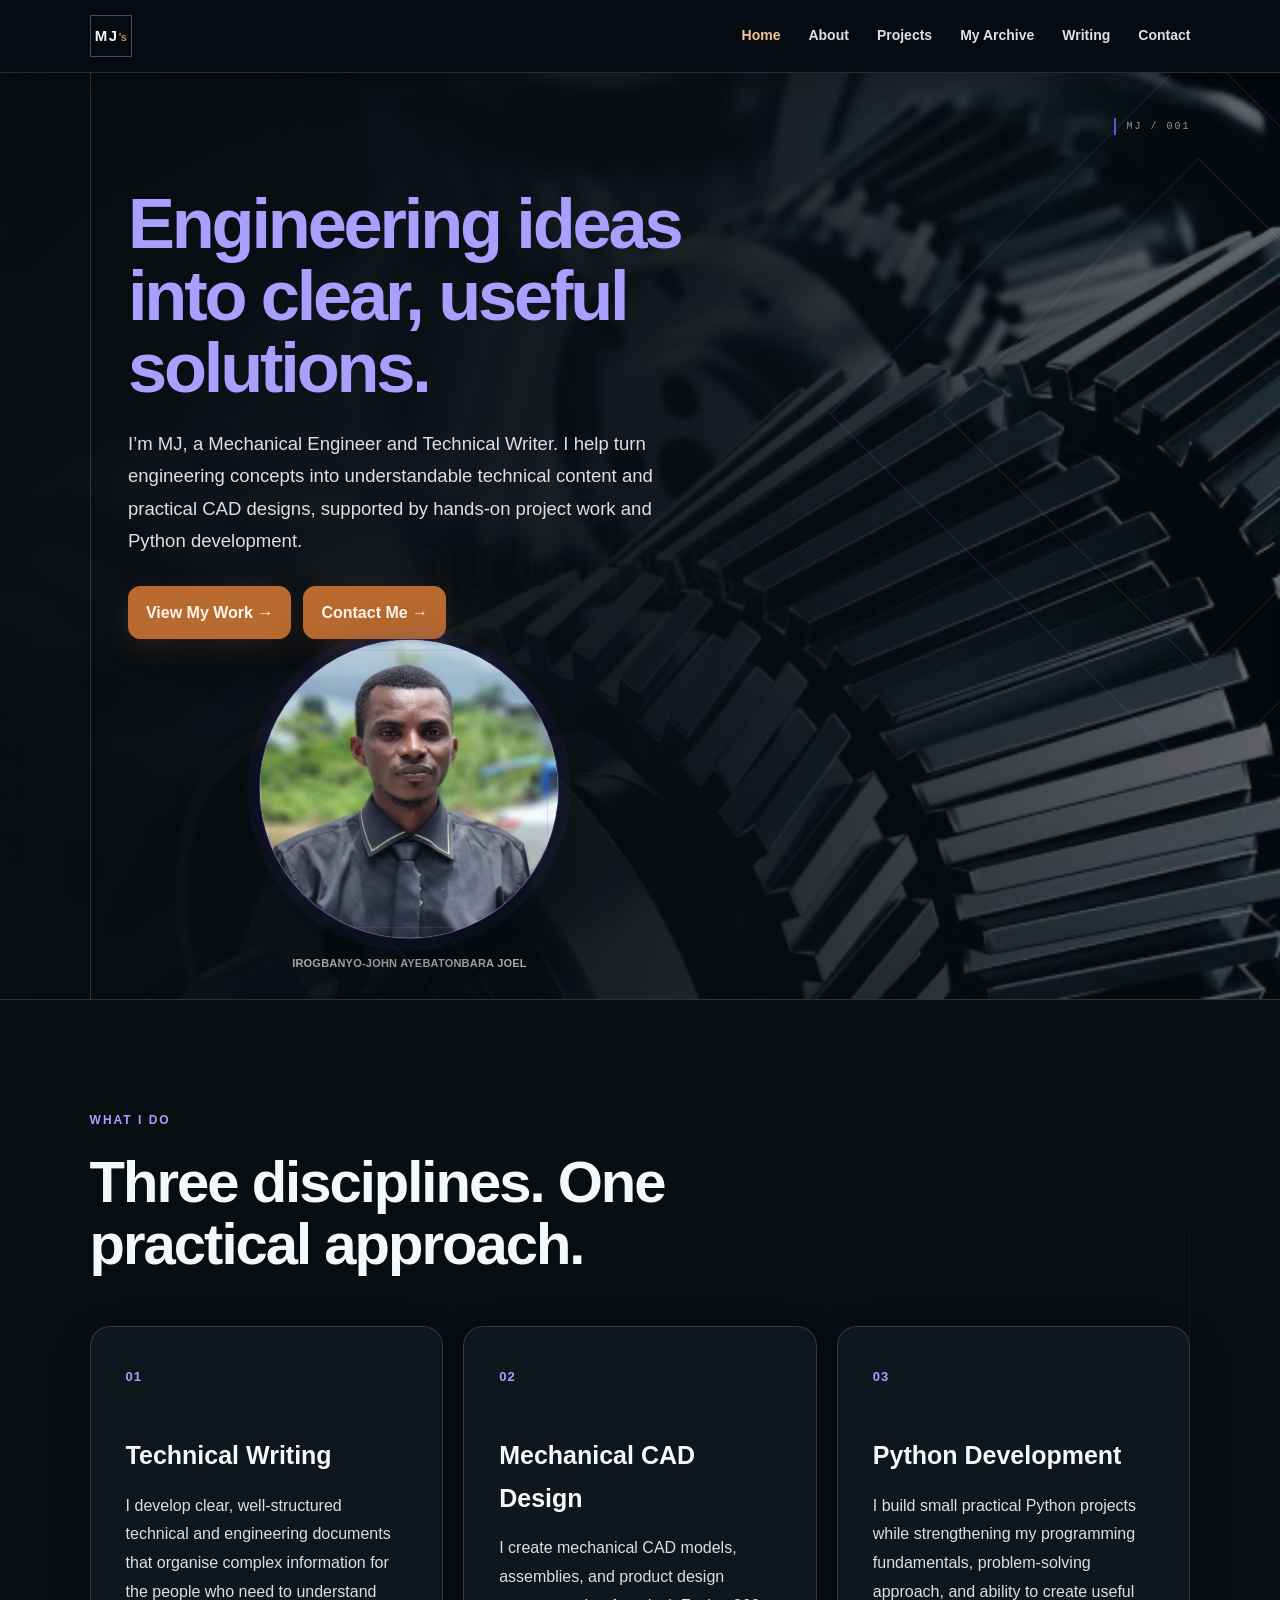
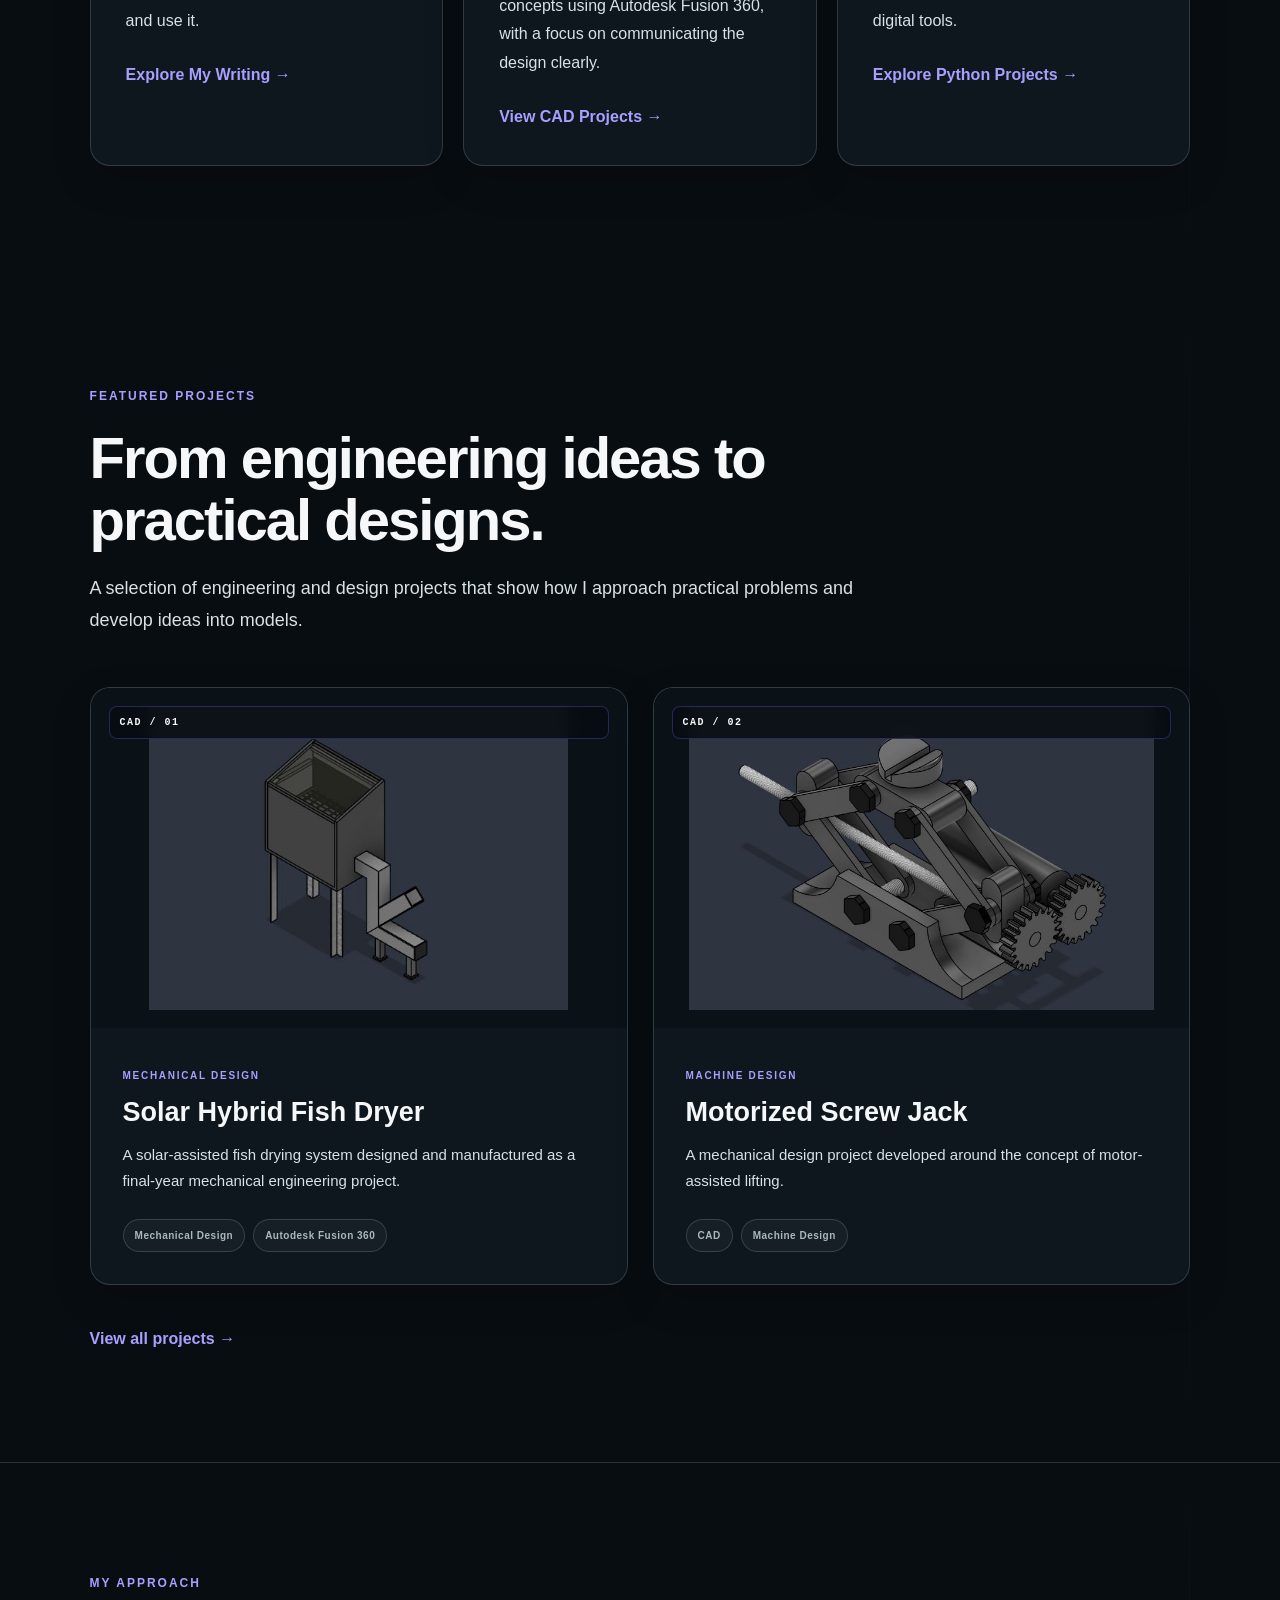
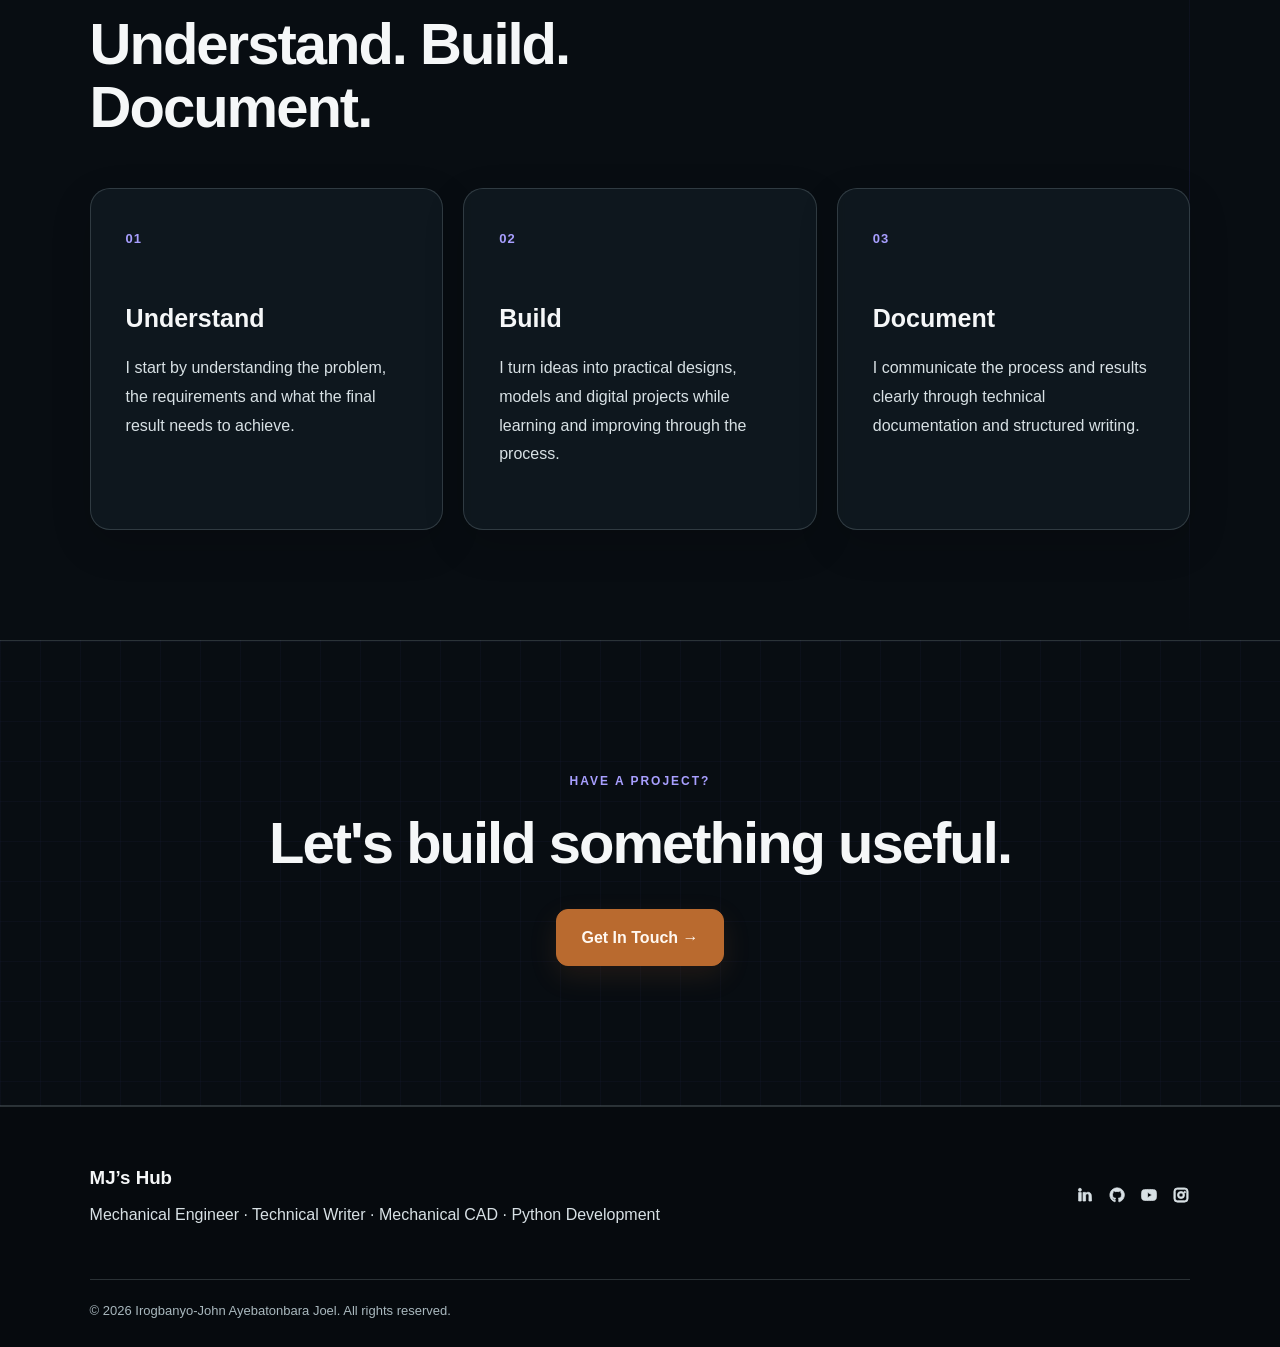
==== commit 52f48dc9: "Update" ====
--- a/index.html
+++ b/index.html
@@ -112,17 +112,13 @@
 <div class="hero-line" aria-hidden="true"></div>
 <div class="hero-main home-hero-main">
 <div class="hero-intro home-hero-intro">
-<p class="eyebrow">MECHANICAL ENGINEER · TECHNICAL WRITER</p>
 <h1><span>Engineering ideas into clear, useful solutions.</span></h1>
 <p class="hero-statement">I’m MJ, a Mechanical Engineer and Technical Writer. I help turn engineering concepts into understandable technical content and practical CAD designs, supported by hands-on project work and Python development.</p>
 <div class="hero-buttons">
     <a class="button primary" href="#selected-works">View My Work <span class="cta-arrow" aria-hidden="true">→</span></a>
     <a class="button secondary" href="contact.html">Contact Me <span class="cta-arrow" aria-hidden="true">→</span></a>
 </div>
-<div class="home-hero-skills" aria-label="Core professional areas">
-<span>Technical Writing</span><span>Mechanical CAD</span><span>Python Projects</span>
-</div>
-</div>
+
 <div class="home-hero-visual">
 <div class="profile-photo-wrap home-profile-photo-wrap">
 <div class="profile-photo-frame profile-photo-circle home-profile-photo-frame">
@@ -133,7 +129,6 @@
 </div>
 </div>
 </div>
-<div class="hero-bottom"><span>MECHANICAL ENGINEER</span><span>TECHNICAL WRITER</span><a href="#selected-works">SELECTED WORK ↓</a></div>
 </section>
 <!-- =========================
              WHAT I DO
--- a/css/style.css
+++ b/css/style.css
@@ -7239,3 +7239,143 @@
         max-width: 240px;
     }
 }
+
+
+/* About page refinements: biography, experience, training and responsive layout */
+.about-content {
+    align-items: start;
+    grid-template-columns: minmax(0, 1.5fr) minmax(240px, 0.8fr);
+    gap: clamp(28px, 5vw, 72px);
+}
+
+.about-main {
+    min-width: 0;
+    overflow-wrap: anywhere;
+}
+
+.about-main p {
+    max-width: 72ch;
+}
+
+.about-sidebar {
+    min-width: 0;
+}
+
+.about-sidebar .info-box strong {
+    overflow-wrap: anywhere;
+    line-height: 1.55;
+}
+
+.values-section {
+    padding: clamp(64px, 8vw, 110px) 7%;
+    border-bottom: 1px solid var(--line);
+}
+
+.values-section .section-heading {
+    max-width: 820px;
+    margin-bottom: 36px;
+}
+
+.values-section .about-main {
+    max-width: 900px;
+}
+
+.values-section .about-main p {
+    color: var(--text-soft);
+    font-size: 18px;
+    line-height: 1.8;
+    margin-bottom: 22px;
+}
+
+.values-section .about-main p:last-child {
+    margin-bottom: 0;
+}
+
+.values-section .service-grid {
+    margin-top: 28px;
+}
+
+@media (max-width: 980px) {
+    .about-content {
+        grid-template-columns: minmax(0, 1fr) minmax(220px, 0.72fr);
+        gap: 32px;
+        padding: 76px 6%;
+    }
+
+    .about-main h2 {
+        font-size: clamp(32px, 4.6vw, 48px);
+        letter-spacing: -1.5px;
+    }
+
+    .about-main p,
+    .values-section .about-main p {
+        font-size: 16px;
+    }
+
+    .info-box {
+        padding: 22px;
+    }
+
+    .values-section {
+        padding-inline: 6%;
+    }
+
+    .service-grid {
+        grid-template-columns: repeat(2, minmax(0, 1fr));
+    }
+}
+
+@media (max-width: 700px) {
+    .about-content {
+        display: grid;
+        grid-template-columns: minmax(0, 1fr);
+        gap: 28px;
+        padding: 56px 6%;
+    }
+
+    .about-main h2 {
+        font-size: clamp(30px, 8vw, 40px);
+        line-height: 1.12;
+        letter-spacing: -1px;
+        margin-bottom: 22px;
+    }
+
+    .about-main p,
+    .values-section .about-main p {
+        font-size: 15px;
+        line-height: 1.75;
+        margin-bottom: 18px;
+    }
+
+    .about-sidebar {
+        display: grid;
+        grid-template-columns: minmax(0, 1fr);
+        gap: 12px;
+    }
+
+    .info-box {
+        padding: 20px;
+    }
+
+    .values-section {
+        padding: 56px 6%;
+    }
+
+    .values-section .section-heading {
+        margin-bottom: 28px;
+    }
+
+    .service-grid {
+        grid-template-columns: minmax(0, 1fr);
+        gap: 14px;
+    }
+
+    .service-card {
+        min-height: 0;
+        padding: 24px;
+    }
+
+    .about-hero {
+        gap: 28px;
+    }
+}
